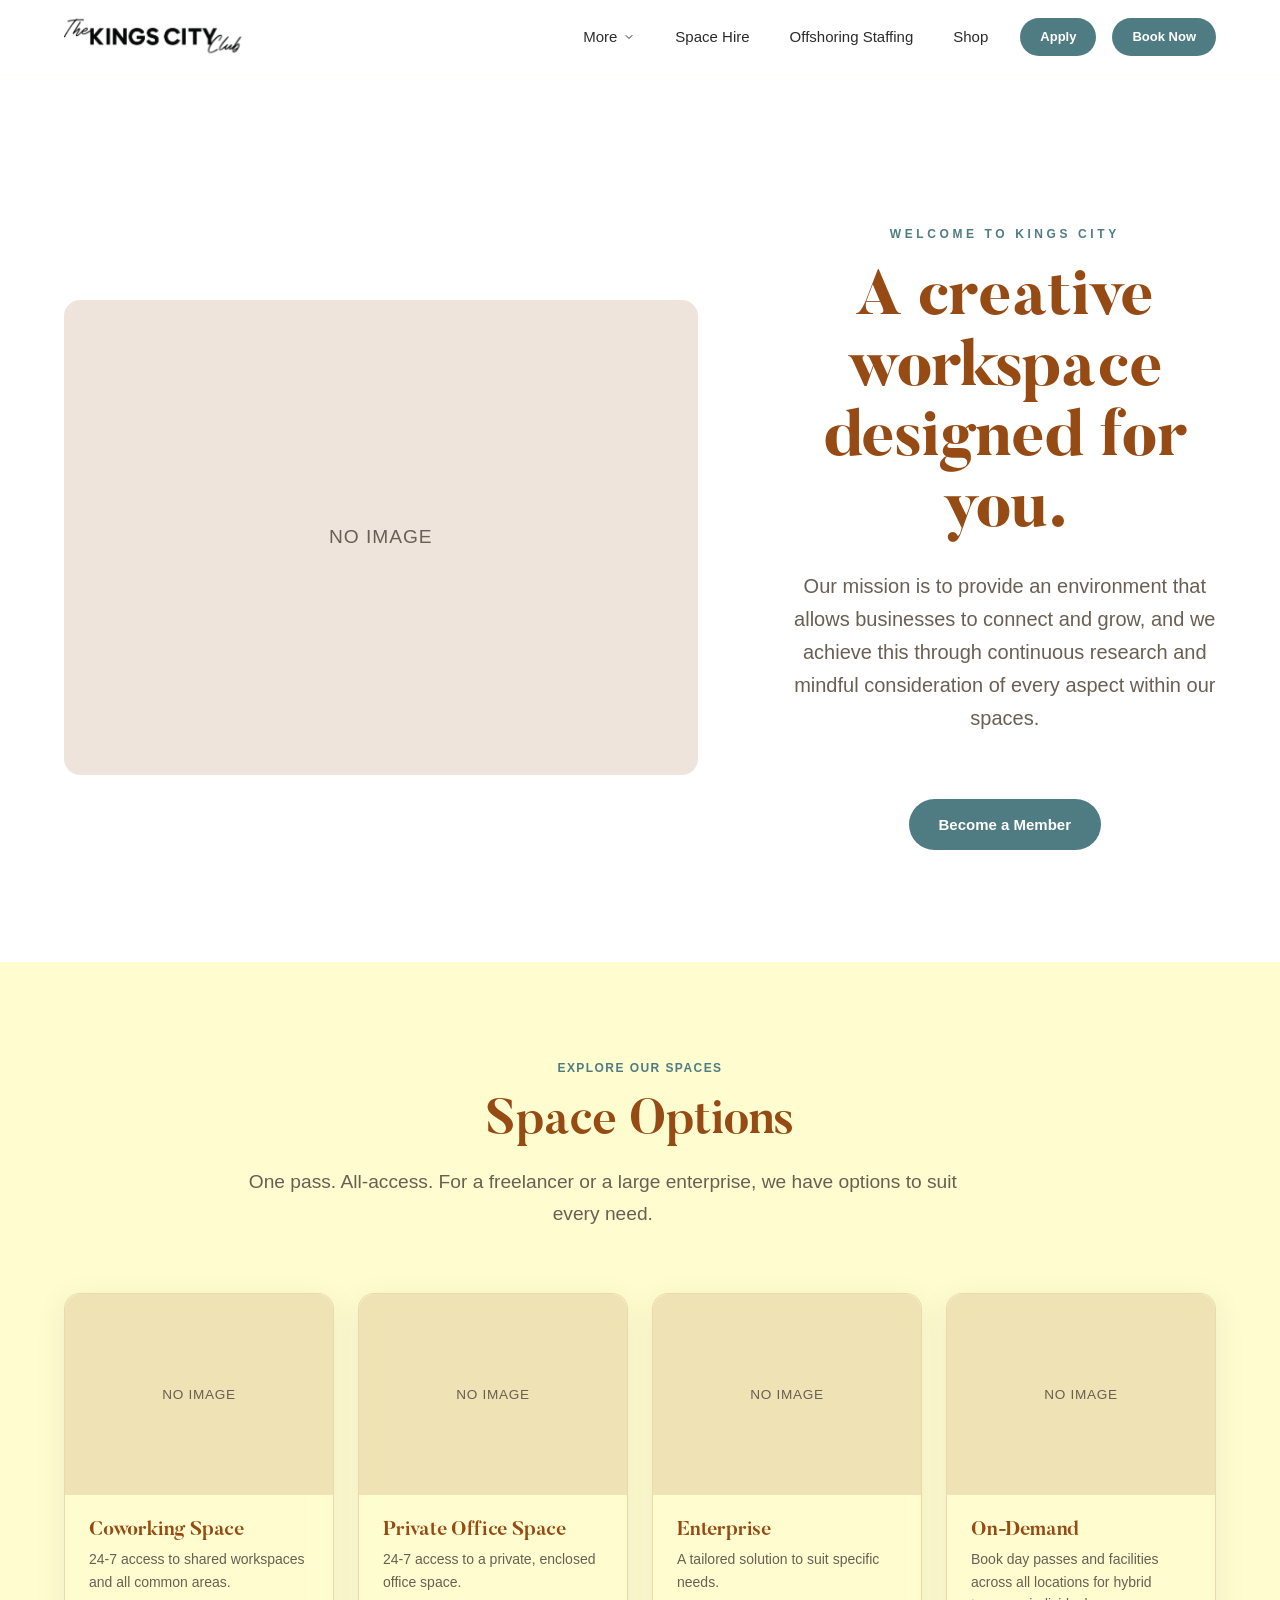
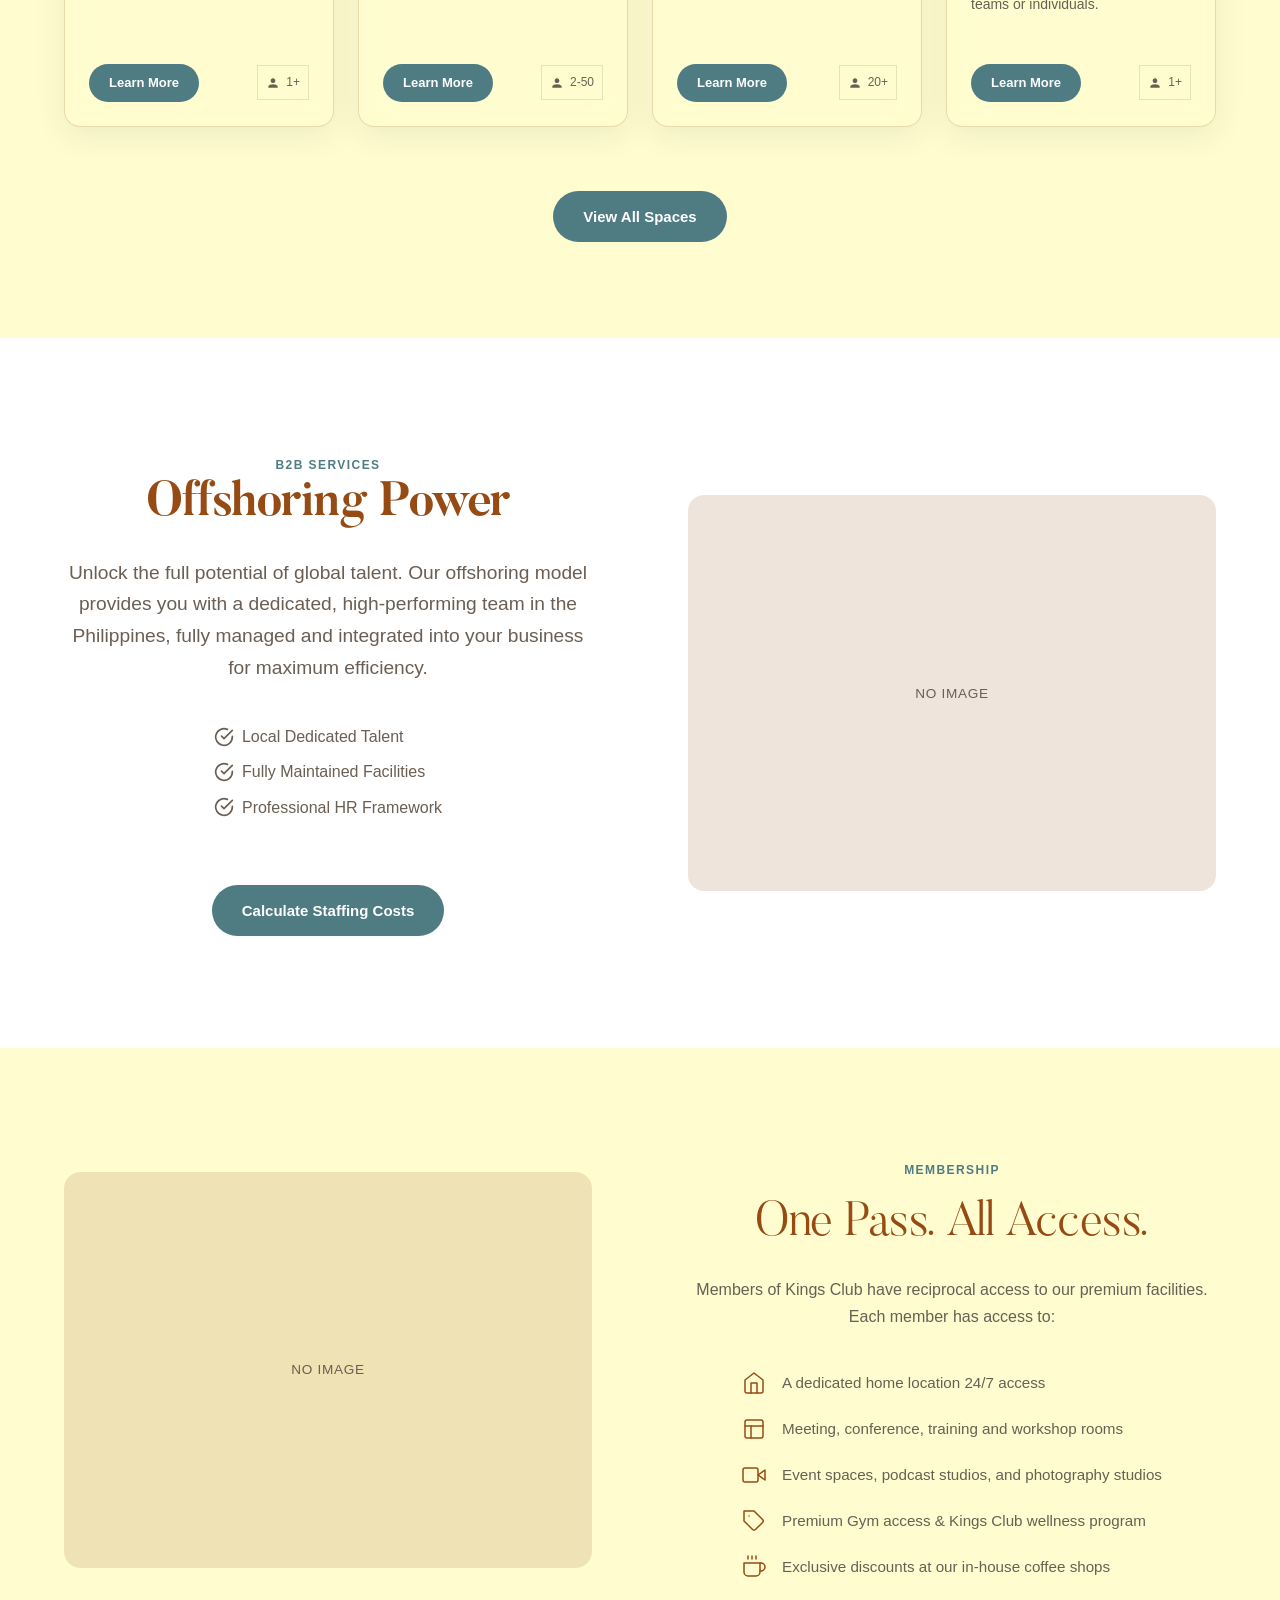
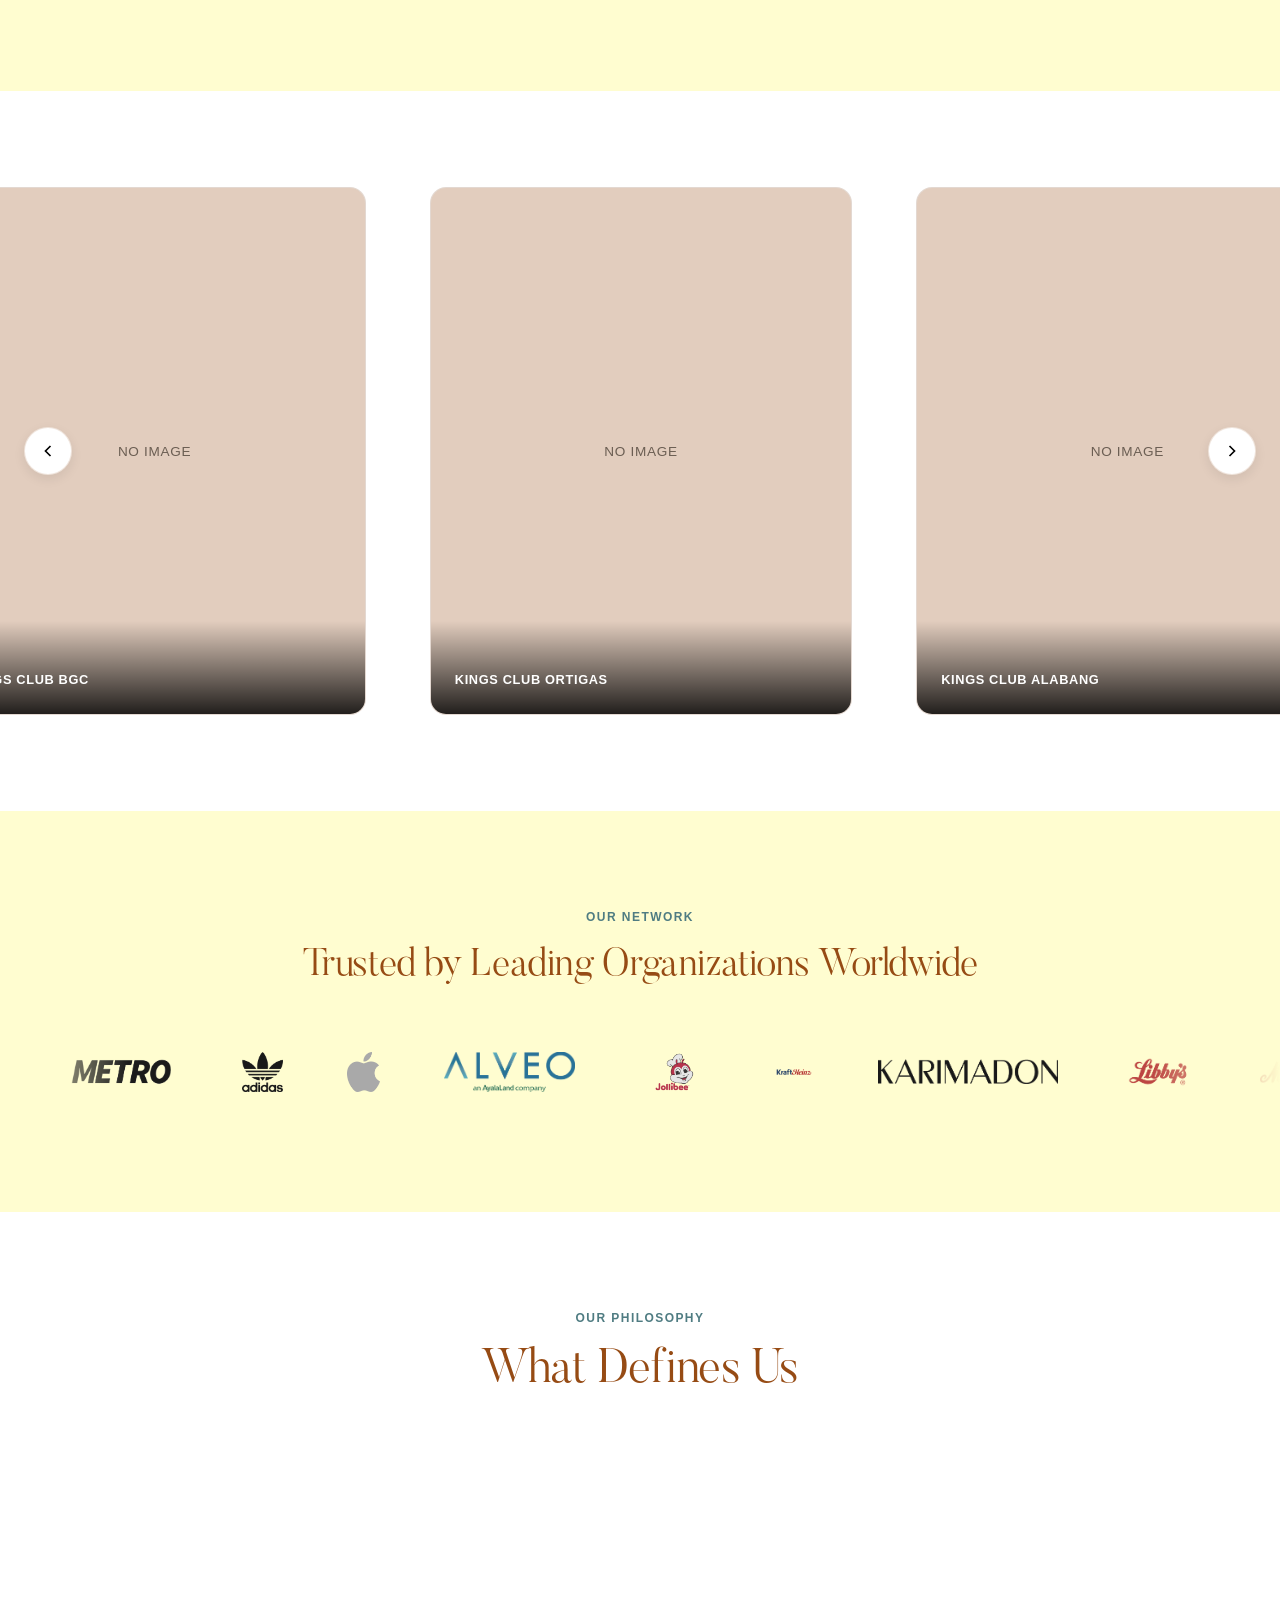
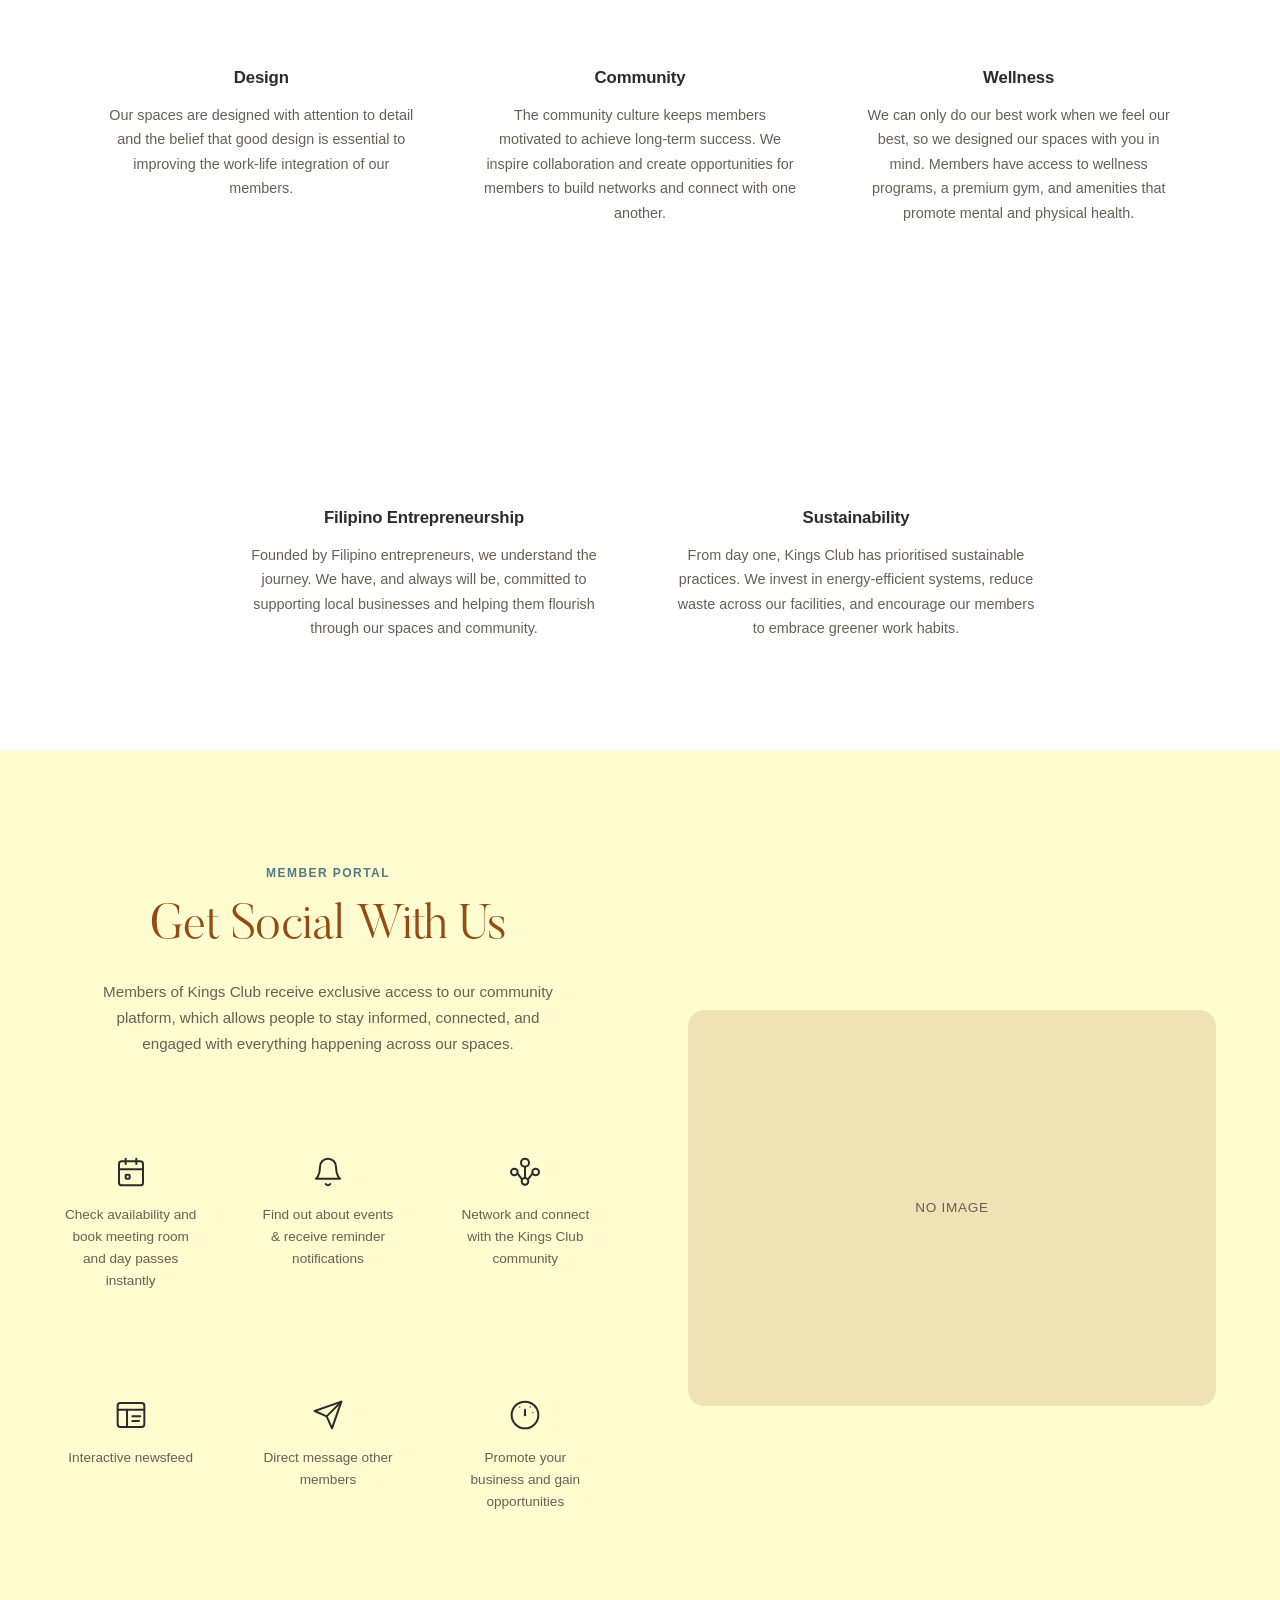
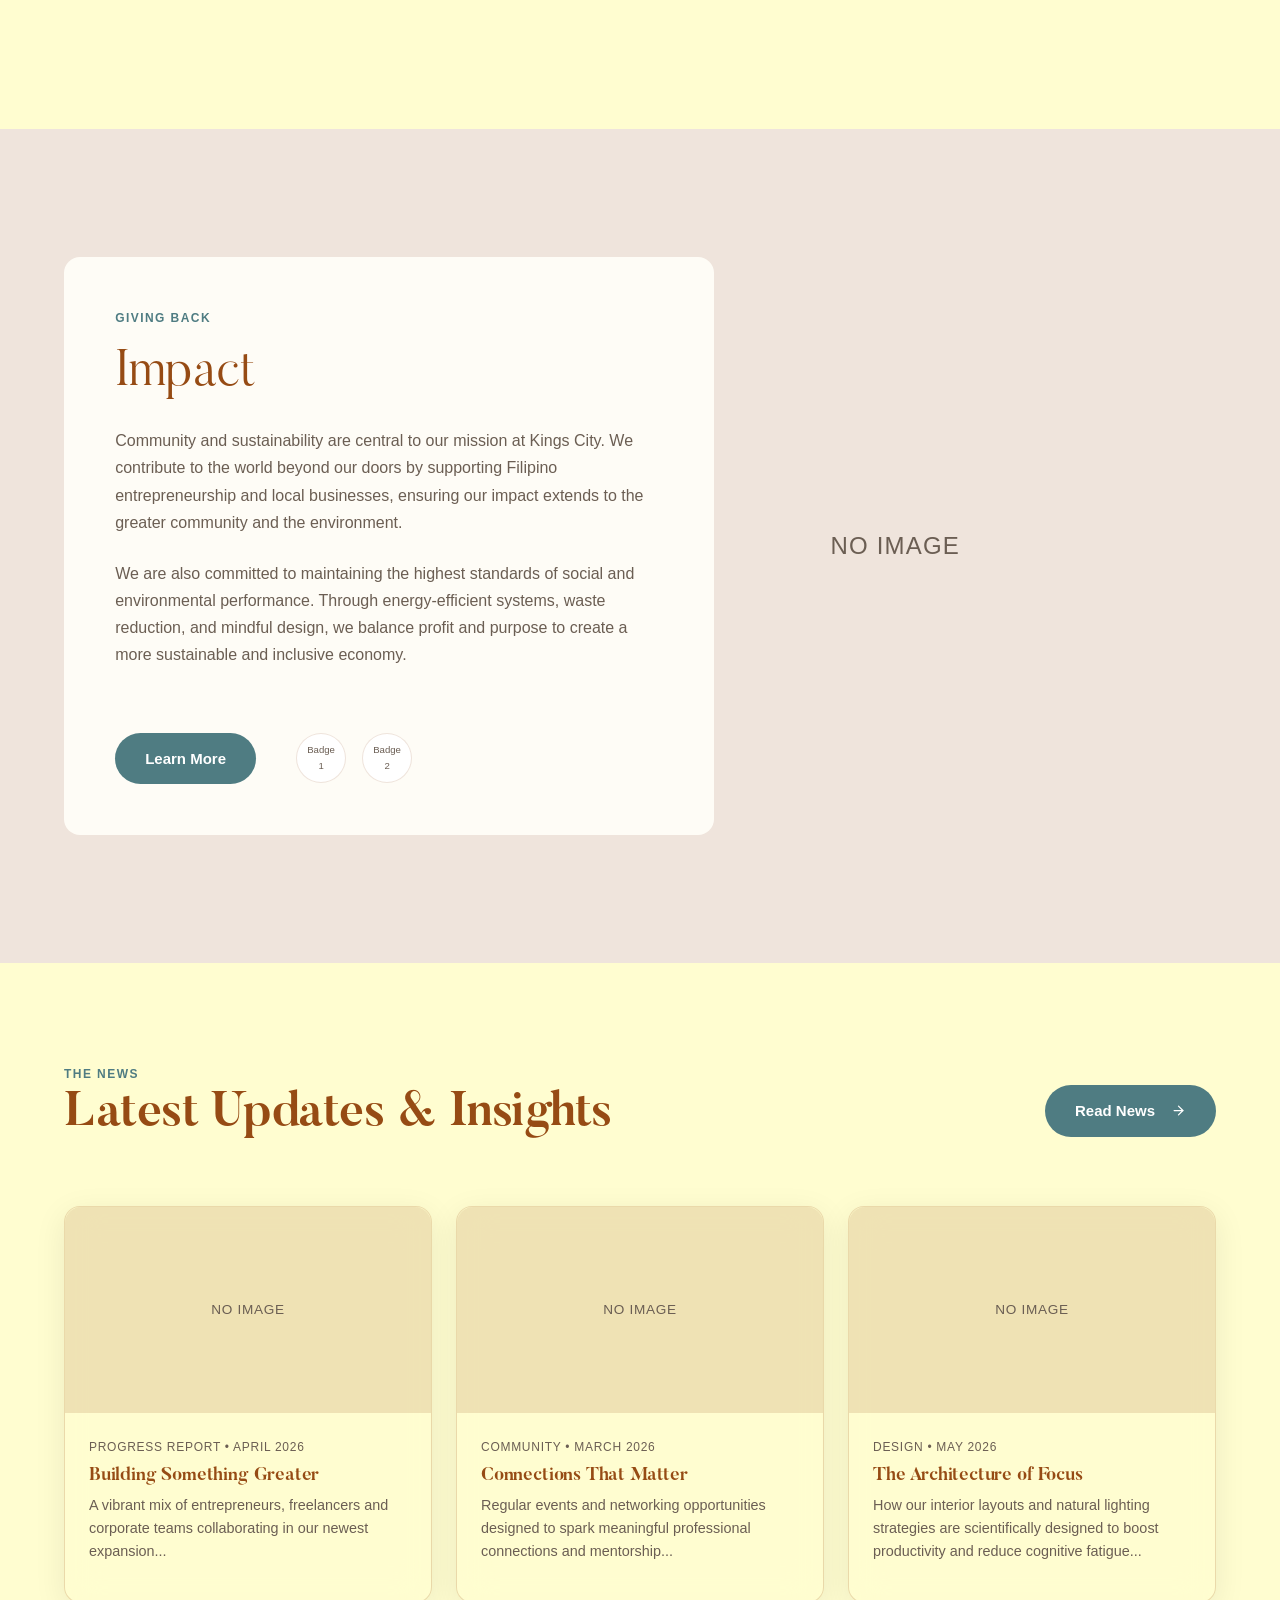
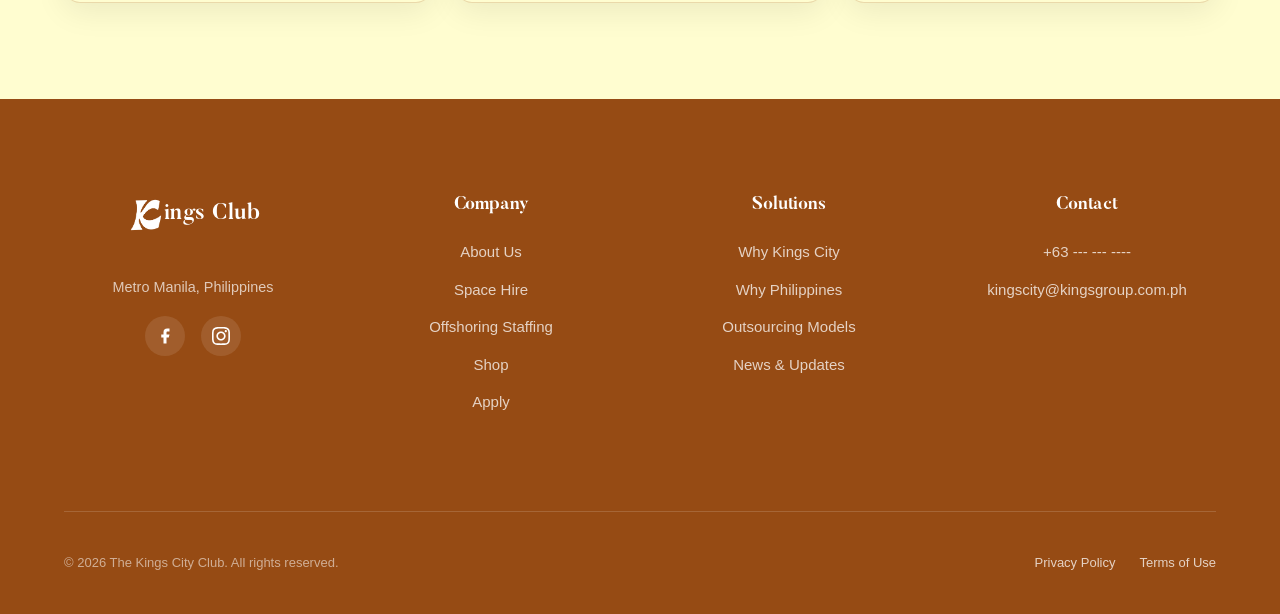
==== index.html @ f1dcc87a "Initial commit (excluding brand assets and docs)" ====
<!DOCTYPE html>
<html lang="en">

<head>
  <meta charset="UTF-8">
  <meta name="viewport" content="width=device-width, initial-scale=1.0">
  <title>Kings City | Premium Co-Working & Offshoring Space</title>
  <meta name="description"
    content="Find the perfect blend of productivity and community in our vibrant workspaces in Parañaque City, Philippines.">

  <!-- CSS -->
  <link rel="stylesheet" href="assets/css/style.css?v=1.2">
  <link rel="stylesheet" href="assets/css/layout.css?v=1.2">

  <!-- SEO / Open Graph -->
  <meta property="og:title" content="Kings City | Premium Co-Working & Offshoring Space">
  <meta property="og:type" content="website">
  <meta property="og:image" content=""> <!-- Add OG Image URL -->
</head>

<body>
  <a href="#main-content" class="skip-link">Skip to main content</a>

  <!-- ================= GLOBAL HEADER PLACEHOLDER ================= -->
  <div id="site-header-container"></div>

  <!-- ================= MAIN CONTENT ================= -->
  <main id="main-content">

    <!-- HERO SECTION (The Commons Style Split Layout) -->
    <section class="hero"
      style="padding-top: calc(var(--space-3xl) + 80px); min-height: 100dvh; align-items: center; padding-bottom: var(--space-2xl);">
      <div class="container grid-12">
        <div class="col-12 split">

          <!-- Slider on left -->
          <div class="split__media hero__slider" id="hero-slider"
            style="position: relative; aspect-ratio: 4/3; overflow: hidden; border-radius: var(--radius-card);">
            <!-- Slide 1 -->
            <div class="hero__slide is-active"
              style="display: flex; align-items: center; justify-content: center; color: var(--color-text-muted); font-size: 1.2rem; font-weight: 500; text-transform: uppercase; letter-spacing: 0.05em; position: absolute; inset: 0; opacity: 1; transition: opacity 1s ease-in-out; background-color: var(--color-border-light);">
              NO IMAGE
            </div>
            <!-- Slide 2 -->
            <div class="hero__slide"
              style="display: flex; align-items: center; justify-content: center; color: var(--color-text-muted); font-size: 1.2rem; font-weight: 500; text-transform: uppercase; letter-spacing: 0.05em; position: absolute; inset: 0; opacity: 0; transition: opacity 1s ease-in-out; background-color: var(--color-border-light);">
              NO IMAGE
            </div>
            <!-- Slide 3 -->
            <div class="hero__slide"
              style="display: flex; align-items: center; justify-content: center; color: var(--color-text-muted); font-size: 1.2rem; font-weight: 500; text-transform: uppercase; letter-spacing: 0.05em; position: absolute; inset: 0; opacity: 0; transition: opacity 1s ease-in-out; background-color: var(--color-border-light);">
              NO IMAGE
            </div>
          </div>

          <!-- Text on right -->
          <div class="split__content animate-fadeInUp text-center">
            <span class="text-overline" style="display: block; margin-bottom: 1.25rem; letter-spacing: 0.3em;">Welcome to Kings City</span>
            <h1 class="hero__title"
              style="color: var(--color-main); font-size: clamp(3rem, 5vw, 4.5rem); line-height: 1.1; margin-left: auto; margin-right: auto;">
              A creative workspace designed for you.</h1>
            <p class="hero__subtitle"
              style="color: var(--color-text-muted); max-width: 480px; margin-bottom: var(--space-xl); margin-left: auto; margin-right: auto;">
              Our mission is to provide an environment that allows businesses to connect and grow, and we achieve this
              through continuous research and mindful consideration of every aspect within our spaces.</p>
            <div class="hero__actions" style="justify-content: center;">
              <a href="apply.html" class="btn">
                Become a Member
              </a>
            </div>
          </div>

        </div>
      </div>
    </section>



    <!-- SPACES SECTION (Glass Cards) -->
    <section class="section">
      <div class="container">
        <div class="section__header text-center mx-auto" style="max-width: 800px; margin-bottom: var(--space-xl);">
          <span class="text-overline" style="display: block; margin-bottom: var(--space-sm);">Explore Our Spaces</span>
          <h2 style="font-size: 3rem; margin-bottom: var(--space-sm);">Space Options</h2>
          <p class="text-lead">One pass. All-access. For a freelancer or a large enterprise, we have options to suit
            every need.</p>
        </div>

        <div class="spaces-grid stagger-children">
          <!-- Space Card 1 -->
          <article class="space-card card-glass animate-fadeInUp">
            <div class="space-card__img-wrap">
              <div
                style="display: flex; align-items: center; justify-content: center; color: var(--color-text-muted); font-size: 0.85rem; font-weight: 500; text-transform: uppercase; letter-spacing: 0.05em; width:100%; aspect-ratio:4/3; background-color: var(--color-border-light);">
                No Image</div>
            </div>
            <div class="space-card__body">
              <h3 class="space-card__title">Coworking Space</h3>
              <p class="space-card__desc">24-7 access to shared workspaces and all common areas.</p>
            </div>
            <div class="space-card__footer">
              <a href="spaces.html" class="btn btn--small">Learn More</a>
              <div class="space-card__capacity">
                <svg viewBox="0 0 24 24" width="14" height="14" fill="currentColor">
                  <path
                    d="M12 12c2.21 0 4-1.79 4-4s-1.79-4-4-4-4 1.79-4 4 1.79 4 4 4zm0 2c-2.67 0-8 1.34-8 4v2h16v-2c0-2.66-5.33-4-8-4z" />
                </svg>
                <span>1+</span>
              </div>
            </div>
          </article>

          <!-- Space Card 2 -->
          <article class="space-card card-glass animate-fadeInUp" style="animation-delay: 0.1s;">
            <div class="space-card__img-wrap">
              <div
                style="display: flex; align-items: center; justify-content: center; color: var(--color-text-muted); font-size: 0.85rem; font-weight: 500; text-transform: uppercase; letter-spacing: 0.05em; width:100%; aspect-ratio:4/3; background-color: var(--color-border-light);">
                No Image</div>
            </div>
            <div class="space-card__body">
              <h3 class="space-card__title">Private Office Space</h3>
              <p class="space-card__desc">24-7 access to a private, enclosed office space.</p>
            </div>
            <div class="space-card__footer">
              <a href="spaces.html" class="btn btn--small">Learn More</a>
              <div class="space-card__capacity">
                <svg viewBox="0 0 24 24" width="14" height="14" fill="currentColor">
                  <path
                    d="M12 12c2.21 0 4-1.79 4-4s-1.79-4-4-4-4 1.79-4 4 1.79 4 4 4zm0 2c-2.67 0-8 1.34-8 4v2h16v-2c0-2.66-5.33-4-8-4z" />
                </svg>
                <span>2-50</span>
              </div>
            </div>
          </article>

          <!-- Space Card 3 -->
          <article class="space-card card-glass animate-fadeInUp" style="animation-delay: 0.2s;">
            <div class="space-card__img-wrap">
              <div
                style="display: flex; align-items: center; justify-content: center; color: var(--color-text-muted); font-size: 0.85rem; font-weight: 500; text-transform: uppercase; letter-spacing: 0.05em; width:100%; aspect-ratio:4/3; background-color: var(--color-border-light);">
                No Image</div>
            </div>
            <div class="space-card__body">
              <h3 class="space-card__title">Enterprise</h3>
              <p class="space-card__desc">A tailored solution to suit specific needs.</p>
            </div>
            <div class="space-card__footer">
              <a href="spaces.html" class="btn btn--small">Learn More</a>
              <div class="space-card__capacity">
                <svg viewBox="0 0 24 24" width="14" height="14" fill="currentColor">
                  <path
                    d="M12 12c2.21 0 4-1.79 4-4s-1.79-4-4-4-4 1.79-4 4 1.79 4 4 4zm0 2c-2.67 0-8 1.34-8 4v2h16v-2c0-2.66-5.33-4-8-4z" />
                </svg>
                <span>20+</span>
              </div>
            </div>
          </article>

          <!-- Space Card 4 -->
          <article class="space-card card-glass animate-fadeInUp" style="animation-delay: 0.3s;">
            <div class="space-card__img-wrap">
              <div
                style="display: flex; align-items: center; justify-content: center; color: var(--color-text-muted); font-size: 0.85rem; font-weight: 500; text-transform: uppercase; letter-spacing: 0.05em; width:100%; aspect-ratio:4/3; background-color: var(--color-border-light);">
                No Image</div>
            </div>
            <div class="space-card__body">
              <h3 class="space-card__title">On-Demand</h3>
              <p class="space-card__desc">Book day passes and facilities across all locations for hybrid teams or
                individuals.</p>
            </div>
            <div class="space-card__footer">
              <a href="spaces.html" class="btn btn--small">Learn More</a>
              <div class="space-card__capacity">
                <svg viewBox="0 0 24 24" width="14" height="14" fill="currentColor">
                  <path
                    d="M12 12c2.21 0 4-1.79 4-4s-1.79-4-4-4-4 1.79-4 4 1.79 4 4 4zm0 2c-2.67 0-8 1.34-8 4v2h16v-2c0-2.66-5.33-4-8-4z" />
                </svg>
                <span>1+</span>
              </div>
            </div>
          </article>
        </div>

        <div class="text-center" style="margin-top: var(--space-xl);">
          <a href="spaces.html" class="btn">View All Spaces</a>
        </div>
      </div>
    </section>

    <!-- OFFSHORING SPLIT SECTION -->
    <section class="section">
      <div class="container grid-12">
        <div class="col-12 split">
          <div class="split__content text-center">
            <span class="text-overline">B2B Services</span>
            <h2>Offshoring Power</h2>
            <p class="text-lead mx-auto">Unlock the full potential of global talent. Our offshoring model provides you
              with a dedicated, high-performing team in the Philippines, fully managed and integrated into your business
              for maximum efficiency.</p>

            <ul
              style="margin-bottom: var(--space-lg); display:inline-flex; flex-direction:column; gap:0.5rem; color:var(--color-text-muted); text-align: left;">
              <li style="display:flex; align-items:center; gap:0.5rem;">
                <svg width="20" height="20" viewBox="0 0 24 24" fill="none" stroke="currentColor" stroke-width="2"
                  stroke-linecap="round" stroke-linejoin="round">
                  <path d="M22 11.08V12a10 10 0 1 1-5.93-9.14"></path>
                  <polyline points="22 4 12 14.01 9 11.01"></polyline>
                </svg>
                Local Dedicated Talent
              </li>
              <li style="display:flex; align-items:center; gap:0.5rem;">
                <svg width="20" height="20" viewBox="0 0 24 24" fill="none" stroke="currentColor" stroke-width="2"
                  stroke-linecap="round" stroke-linejoin="round">
                  <path d="M22 11.08V12a10 10 0 1 1-5.93-9.14"></path>
                  <polyline points="22 4 12 14.01 9 11.01"></polyline>
                </svg>
                Fully Maintained Facilities
              </li>
              <li style="display:flex; align-items:center; gap:0.5rem;">
                <svg width="20" height="20" viewBox="0 0 24 24" fill="none" stroke="currentColor" stroke-width="2"
                  stroke-linecap="round" stroke-linejoin="round">
                  <path d="M22 11.08V12a10 10 0 1 1-5.93-9.14"></path>
                  <polyline points="22 4 12 14.01 9 11.01"></polyline>
                </svg>
                Professional HR Framework
              </li>
            </ul>

            <div style="margin-top: var(--space-md);">
              <a href="offshoring.html" class="btn">Calculate Staffing Costs</a>
            </div>
          </div>

          <div class="split__media">
            <!-- Placeholder: A professional team working in a modern office -->
            <div
              style="display: flex; align-items: center; justify-content: center; color: var(--color-text-muted); font-size: 0.85rem; font-weight: 500; text-transform: uppercase; letter-spacing: 0.05em; width:100%; aspect-ratio:4/3; background-color: var(--color-border-light);">
              No Image</div>
          </div>
        </div>
      </div>
    </section>

    <!-- MEMBERSHIP PERKS SECTION -->
    <section class="section">
      <div class="container grid-12">
        <div class="col-12 split">
          <div class="split__media">
            <!-- Placeholder: A membership card on a desk or coffee shop setting -->
            <div
              style="display: flex; align-items: center; justify-content: center; color: var(--color-text-muted); font-size: 0.85rem; font-weight: 500; text-transform: uppercase; letter-spacing: 0.05em; width:100%; aspect-ratio:4/3; background-color: var(--color-border-light); border-radius: var(--radius-card);">
              No Image</div>
          </div>

          <div class="split__content text-center">
            <span class="text-overline" style="display: block; margin-bottom: var(--space-sm);">Membership</span>
            <h2
              style="font-family: var(--font-heading); margin-bottom: var(--space-md); font-size: clamp(2rem, 4vw, 3rem); font-weight: 400; color: var(--color-main);">
              One Pass. All Access.</h2>
            <p
              style="color: var(--color-text-muted); margin-bottom: var(--space-lg); margin-left: auto; margin-right: auto;">
              Members of Kings Club have reciprocal access to our premium facilities. Each member has access to:</p>

            <ul
              style="display:inline-flex; flex-direction:column; gap:1.25rem; color: var(--color-text-muted); list-style: none; padding: 0; text-align: left;">
              <li style="display:flex; align-items:center; gap:1rem;">
                <svg width="24" height="24" viewBox="0 0 24 24" fill="none" stroke="var(--color-main)"
                  stroke-width="1.5" stroke-linecap="round" stroke-linejoin="round">
                  <path d="M3 9l9-7 9 7v11a2 2 0 0 1-2 2H5a2 2 0 0 1-2-2z"></path>
                  <polyline points="9 22 9 12 15 12 15 22"></polyline>
                </svg>
                <span style="font-size: 0.95rem;">A dedicated home location 24/7 access</span>
              </li>
              <li style="display:flex; align-items:center; gap:1rem;">
                <svg width="24" height="24" viewBox="0 0 24 24" fill="none" stroke="var(--color-main)"
                  stroke-width="1.5" stroke-linecap="round" stroke-linejoin="round">
                  <rect x="3" y="3" width="18" height="18" rx="2" ry="2"></rect>
                  <line x1="3" y1="9" x2="21" y2="9"></line>
                  <line x1="9" y1="21" x2="9" y2="9"></line>
                </svg>
                <span style="font-size: 0.95rem;">Meeting, conference, training and workshop rooms</span>
              </li>
              <li style="display:flex; align-items:center; gap:1rem;">
                <svg width="24" height="24" viewBox="0 0 24 24" fill="none" stroke="var(--color-main)"
                  stroke-width="1.5" stroke-linecap="round" stroke-linejoin="round">
                  <polygon points="23 7 16 12 23 17 23 7"></polygon>
                  <rect x="1" y="5" width="15" height="14" rx="2" ry="2"></rect>
                </svg>
                <span style="font-size: 0.95rem;">Event spaces, podcast studios, and photography studios</span>
              </li>
              <li style="display:flex; align-items:center; gap:1rem;">
                <svg width="24" height="24" viewBox="0 0 24 24" fill="none" stroke="var(--color-main)"
                  stroke-width="1.5" stroke-linecap="round" stroke-linejoin="round">
                  <path d="M20.59 13.41l-7.17 7.17a2 2 0 0 1-2.83 0L2 12V2h10l8.59 8.59a2 2 0 0 1 0 2.82z"></path>
                  <line x1="7" y1="7" x2="7.01" y2="7"></line>
                </svg>
                <span style="font-size: 0.95rem;">Premium Gym access & Kings Club wellness program</span>
              </li>
              <li style="display:flex; align-items:center; gap:1rem;">
                <svg width="24" height="24" viewBox="0 0 24 24" fill="none" stroke="var(--color-main)"
                  stroke-width="1.5" stroke-linecap="round" stroke-linejoin="round">
                  <path d="M18 8h1a4 4 0 0 1 0 8h-1"></path>
                  <path d="M2 8h16v9a4 4 0 0 1-4 4H6a4 4 0 0 1-4-4V8z"></path>
                  <line x1="6" y1="1" x2="6" y2="4"></line>
                  <line x1="10" y1="1" x2="10" y2="4"></line>
                  <line x1="14" y1="1" x2="14" y2="4"></line>
                </svg>
                <span style="font-size: 0.95rem;">Exclusive discounts at our in-house coffee shops</span>
              </li>
            </ul>
          </div>
        </div>
      </div>
    </section>

    <!-- Locations Gallery Carousel -->
    <section class="section" style="position: relative;">
      <button class="gallery-nav gallery-nav--prev" aria-label="Previous image" onclick="scrollGallery(-1)">
        <svg width="20" height="20" viewBox="0 0 24 24" fill="none" stroke="currentColor" stroke-width="2">
          <polyline points="15 18 9 12 15 6"></polyline>
        </svg>
      </button>

      <div class="gallery-carousel" id="gallery-carousel">
        <!-- Original Set -->
        <div class="gallery-card">
          <div
            style="display: flex; align-items: center; justify-content: center; color: var(--color-text-muted); font-size: 0.85rem; font-weight: 500; text-transform: uppercase; letter-spacing: 0.05em; width:100%; height:100%; background-color: var(--color-border-light);">
            No Image</div>
          <div class="gallery-card__label">Kings Club Makati</div>
        </div>
        <div class="gallery-card">
          <div
            style="display: flex; align-items: center; justify-content: center; color: var(--color-text-muted); font-size: 0.85rem; font-weight: 500; text-transform: uppercase; letter-spacing: 0.05em; width:100%; height:100%; background-color: var(--color-border-light);">
            No Image</div>
          <div class="gallery-card__label">Kings Club BGC</div>
        </div>
        <div class="gallery-card">
          <div
            style="display: flex; align-items: center; justify-content: center; color: var(--color-text-muted); font-size: 0.85rem; font-weight: 500; text-transform: uppercase; letter-spacing: 0.05em; width:100%; height:100%; background-color: var(--color-border-light);">
            No Image</div>
          <div class="gallery-card__label">Kings Club Ortigas</div>
        </div>
        <div class="gallery-card">
          <div
            style="display: flex; align-items: center; justify-content: center; color: var(--color-text-muted); font-size: 0.85rem; font-weight: 500; text-transform: uppercase; letter-spacing: 0.05em; width:100%; height:100%; background-color: var(--color-border-light);">
            No Image</div>
          <div class="gallery-card__label">Kings Club Alabang</div>
        </div>
        <div class="gallery-card">
          <div
            style="display: flex; align-items: center; justify-content: center; color: var(--color-text-muted); font-size: 0.85rem; font-weight: 500; text-transform: uppercase; letter-spacing: 0.05em; width:100%; height:100%; background-color: var(--color-border-light);">
            No Image</div>
          <div class="gallery-card__label">Kings Club Quezon City</div>
        </div>
        <div class="gallery-card">
          <div
            style="display: flex; align-items: center; justify-content: center; color: var(--color-text-muted); font-size: 0.85rem; font-weight: 500; text-transform: uppercase; letter-spacing: 0.05em; width:100%; height:100%; background-color: var(--color-border-light);">
            No Image</div>
          <div class="gallery-card__label">Kings Club Pasay</div>
        </div>

        <!-- Duplicated Set for Infinite Loop -->
        <div class="gallery-card">
          <div
            style="display: flex; align-items: center; justify-content: center; color: var(--color-text-muted); font-size: 0.85rem; font-weight: 500; text-transform: uppercase; letter-spacing: 0.05em; width:100%; height:100%; background-color: var(--color-border-light);">
            No Image</div>
          <div class="gallery-card__label">Kings Club Makati</div>
        </div>
        <div class="gallery-card">
          <div
            style="display: flex; align-items: center; justify-content: center; color: var(--color-text-muted); font-size: 0.85rem; font-weight: 500; text-transform: uppercase; letter-spacing: 0.05em; width:100%; height:100%; background-color: var(--color-border-light);">
            No Image</div>
          <div class="gallery-card__label">Kings Club BGC</div>
        </div>
        <div class="gallery-card">
          <div
            style="display: flex; align-items: center; justify-content: center; color: var(--color-text-muted); font-size: 0.85rem; font-weight: 500; text-transform: uppercase; letter-spacing: 0.05em; width:100%; height:100%; background-color: var(--color-border-light);">
            No Image</div>
          <div class="gallery-card__label">Kings Club Ortigas</div>
        </div>
        <div class="gallery-card">
          <div
            style="display: flex; align-items: center; justify-content: center; color: var(--color-text-muted); font-size: 0.85rem; font-weight: 500; text-transform: uppercase; letter-spacing: 0.05em; width:100%; height:100%; background-color: var(--color-border-light);">
            No Image</div>
          <div class="gallery-card__label">Kings Club Alabang</div>
        </div>
        <div class="gallery-card">
          <div
            style="display: flex; align-items: center; justify-content: center; color: var(--color-text-muted); font-size: 0.85rem; font-weight: 500; text-transform: uppercase; letter-spacing: 0.05em; width:100%; height:100%; background-color: var(--color-border-light);">
            No Image</div>
          <div class="gallery-card__label">Kings Club Quezon City</div>
        </div>
        <div class="gallery-card">
          <div
            style="display: flex; align-items: center; justify-content: center; color: var(--color-text-muted); font-size: 0.85rem; font-weight: 500; text-transform: uppercase; letter-spacing: 0.05em; width:100%; height:100%; background-color: var(--color-border-light);">
            No Image</div>
          <div class="gallery-card__label">Kings Club Pasay</div>
        </div>
      </div>

      <button class="gallery-nav gallery-nav--next" aria-label="Next image" onclick="scrollGallery(1)">
        <svg width="20" height="20" viewBox="0 0 24 24" fill="none" stroke="currentColor" stroke-width="2">
          <polyline points="9 18 15 12 9 6"></polyline>
        </svg>
      </button>

      <script>
        // Gallery Auto-Scroll & Manual Controls with Seamless Loop
        const gallery = document.getElementById('gallery-carousel');
        let autoScrollInterval;

        function getScrollAmount() {
          const card = gallery.querySelector('.gallery-card');
          return card ? card.clientWidth + parseInt(getComputedStyle(gallery).gap || 0) : 320;
        }

        function scrollGallery(direction) {
          if (!gallery) return;
          const scrollAmount = getScrollAmount();
          gallery.style.scrollBehavior = 'smooth';
          gallery.scrollBy({ left: scrollAmount * direction });
          resetAutoScroll();
        }

        function startAutoScroll() {
          if (!gallery) return;
          autoScrollInterval = setInterval(() => {
            const scrollAmount = getScrollAmount();

            // If scrolled halfway through the duplicated content, instantly reset to start
            if (gallery.scrollLeft >= gallery.scrollWidth / 2) {
              gallery.style.scrollBehavior = 'auto'; // Instant jump
              gallery.scrollLeft = 0;

              // Force reflow then smooth scroll to next item
              void gallery.offsetWidth;
              gallery.style.scrollBehavior = 'smooth';
              gallery.scrollBy({ left: scrollAmount });
            } else {
              gallery.style.scrollBehavior = 'smooth';
              gallery.scrollBy({ left: scrollAmount });
            }
          }, 3500);
        }

        function resetAutoScroll() {
          clearInterval(autoScrollInterval);
          startAutoScroll();
        }

        if (gallery) {
          gallery.addEventListener('mouseenter', () => clearInterval(autoScrollInterval));
          gallery.addEventListener('mouseleave', startAutoScroll);

          gallery.addEventListener('touchstart', () => clearInterval(autoScrollInterval));
          gallery.addEventListener('touchend', startAutoScroll);

          startAutoScroll();
        }
      </script>
    </section>

    <!-- TRUST BAR (Our Members) -->
    <section class="section">
      <div class="container text-center" style="margin-bottom: var(--space-lg);">
        <span class="text-overline" style="display: block; margin-bottom: var(--space-sm);">Our Network</span>
        <h2
          style="font-family: var(--font-heading); font-weight: 400; font-size: clamp(1.75rem, 3vw, 2.5rem); color: var(--color-main);">
          Trusted by Leading Organizations Worldwide</h2>
      </div>
      <div class="container container--wide trust-bar-wrapper">
        <div class="trust-bar">
          <!-- Set 1 -->
          <img src="assets/img/Trusted Brands/Metro.png" alt="Metro" class="trust-bar__logo" style="height: 40px; width: auto; object-fit: contain;">
          <img src="assets/img/Trusted Brands/512px-Original_Adidas_logo.svg.png" alt="Adidas" class="trust-bar__logo" style="height: 40px; width: auto; object-fit: contain;">
          <img src="assets/img/Trusted Brands/512px-Apple_logo_grey.svg.png" alt="Apple" class="trust-bar__logo" style="height: 40px; width: auto; object-fit: contain;">
          <img src="assets/img/Trusted Brands/Alveo.png" alt="Alveo" class="trust-bar__logo" style="height: 40px; width: auto; object-fit: contain;">
          <img src="assets/img/Trusted Brands/Jollibee.png" alt="Jollibee" class="trust-bar__logo" style="height: 40px; width: auto; object-fit: contain;">
          <img src="assets/img/Trusted Brands/kraft_heinz-logo-brandlogos.net.png" alt="Kraft" class="trust-bar__logo" style="height: 40px; width: auto; object-fit: contain;">
          <img src="assets/img/Trusted Brands/karimadon.png" alt="Karimadon" class="trust-bar__logo" style="height: 40px; width: auto; object-fit: contain;">
          <img src="assets/img/Trusted Brands/Libby_s_(logo)-01.png" alt="Libbys" class="trust-bar__logo" style="height: 40px; width: auto; object-fit: contain;">
          <img src="assets/img/Trusted Brands/Ma-Ling-Logo1.png" alt="Ma-Ling" class="trust-bar__logo" style="height: 40px; width: auto; object-fit: contain;">
          <img src="assets/img/Trusted Brands/mamypoko.png" alt="MamyPoko" class="trust-bar__logo" style="height: 40px; width: auto; object-fit: contain;">

          <!-- Set 2 (Duplicated for seamless looping) -->
          <img src="assets/img/Trusted Brands/Metro.png" alt="Metro" class="trust-bar__logo" style="height: 40px; width: auto; object-fit: contain;">
          <img src="assets/img/Trusted Brands/512px-Original_Adidas_logo.svg.png" alt="Adidas" class="trust-bar__logo" style="height: 40px; width: auto; object-fit: contain;">
          <img src="assets/img/Trusted Brands/512px-Apple_logo_grey.svg.png" alt="Apple" class="trust-bar__logo" style="height: 40px; width: auto; object-fit: contain;">
          <img src="assets/img/Trusted Brands/Alveo.png" alt="Alveo" class="trust-bar__logo" style="height: 40px; width: auto; object-fit: contain;">
          <img src="assets/img/Trusted Brands/Jollibee.png" alt="Jollibee" class="trust-bar__logo" style="height: 40px; width: auto; object-fit: contain;">
          <img src="assets/img/Trusted Brands/kraft_heinz-logo-brandlogos.net.png" alt="Kraft" class="trust-bar__logo" style="height: 40px; width: auto; object-fit: contain;">
          <img src="assets/img/Trusted Brands/karimadon.png" alt="Karimadon" class="trust-bar__logo" style="height: 40px; width: auto; object-fit: contain;">
          <img src="assets/img/Trusted Brands/Libby_s_(logo)-01.png" alt="Libbys" class="trust-bar__logo" style="height: 40px; width: auto; object-fit: contain;">
          <img src="assets/img/Trusted Brands/Ma-Ling-Logo1.png" alt="Ma-Ling" class="trust-bar__logo" style="height: 40px; width: auto; object-fit: contain;">
          <img src="assets/img/Trusted Brands/mamypoko.png" alt="MamyPoko" class="trust-bar__logo" style="height: 40px; width: auto; object-fit: contain;">
        </div>
      </div>
    </section>

    <!-- WHAT DEFINES US -->
    <section class="section">
      <div class="container text-center" style="max-width: 1200px;">
        <span class="text-overline" style="display: block; margin-bottom: var(--space-sm);">Our Philosophy</span>
        <h2
          style="font-family: var(--font-heading); font-weight: 400; font-size: clamp(2rem, 4vw, 3rem); color: var(--color-main); margin-bottom: var(--space-3xl);">
          What Defines Us</h2>

        <!-- Row 1: 3 columns -->
        <div
          style="display: grid; grid-template-columns: repeat(3, 1fr); gap: var(--space-xl); margin-bottom: var(--space-3xl); text-align: center;">

          <!-- Design -->
          <div>
            <div
              style="margin-bottom: var(--space-lg); height: 100px; display: flex; align-items: flex-end; justify-content: center;">
              <svg class="defines-icon" width="80" height="80" viewBox="0 0 80 80" fill="none"
                stroke="var(--color-main)" stroke-width="1.5">
                <rect x="10" y="40" width="60" height="30" rx="2" />
                <line x1="25" y1="40" x2="25" y2="70" />
                <line x1="55" y1="40" x2="55" y2="70" />
                <rect x="20" y="20" width="20" height="20" rx="2" />
                <circle cx="55" cy="25" r="8" />
                <line x1="10" y1="70" x2="70" y2="70" />
              </svg>
            </div>
            <h3
              style="font-family: var(--font-body); font-weight: 700; font-size: 1.05rem; color: var(--color-text); margin-bottom: var(--space-sm);">
              Design</h3>
            <p style="font-size: 0.9rem; color: var(--color-text-muted); line-height: 1.7;">Our spaces are designed with
              attention to detail and the belief that good design is essential to improving the work-life integration of
              our members.</p>
          </div>

          <!-- Community -->
          <div>
            <div
              style="margin-bottom: var(--space-lg); height: 100px; display: flex; align-items: flex-end; justify-content: center;">
              <svg class="defines-icon" width="80" height="80" viewBox="0 0 80 80" fill="none"
                stroke="var(--color-main)" stroke-width="1.5">
                <circle cx="40" cy="25" r="12" />
                <circle cx="20" cy="45" r="8" />
                <circle cx="60" cy="45" r="8" />
                <path d="M28 65 Q40 50 52 65" />
                <path d="M12 70 Q20 58 28 65" />
                <path d="M52 65 Q60 58 68 70" />
              </svg>
            </div>
            <h3
              style="font-family: var(--font-body); font-weight: 700; font-size: 1.05rem; color: var(--color-text); margin-bottom: var(--space-sm);">
              Community</h3>
            <p style="font-size: 0.9rem; color: var(--color-text-muted); line-height: 1.7;">The community culture keeps
              members motivated to achieve long-term success. We inspire collaboration and create opportunities for
              members to build networks and connect with one another.</p>
          </div>

          <!-- Wellness -->
          <div>
            <div
              style="margin-bottom: var(--space-lg); height: 100px; display: flex; align-items: flex-end; justify-content: center;">
              <svg class="defines-icon" width="80" height="80" viewBox="0 0 80 80" fill="none"
                stroke="var(--color-main)" stroke-width="1.5">
                <circle cx="40" cy="20" r="10" />
                <path d="M40 30 L40 55" />
                <path d="M40 40 L55 32" />
                <path d="M40 40 L25 50" />
                <path d="M40 55 L30 70" />
                <path d="M40 55 L50 70" />
              </svg>
            </div>
            <h3
              style="font-family: var(--font-body); font-weight: 700; font-size: 1.05rem; color: var(--color-text); margin-bottom: var(--space-sm);">
              Wellness</h3>
            <p style="font-size: 0.9rem; color: var(--color-text-muted); line-height: 1.7;">We can only do our best work
              when we feel our best, so we designed our spaces with you in mind. Members have access to wellness
              programs, a premium gym, and amenities that promote mental and physical health.</p>
          </div>

        </div>

        <!-- Row 2: 2 columns centered -->
        <div
          style="display: grid; grid-template-columns: repeat(2, 1fr); gap: var(--space-xl); max-width: 800px; margin: 0 auto; text-align: center;">

          <!-- Filipino Entrepreneurship -->
          <div>
            <div
              style="margin-bottom: var(--space-lg); height: 100px; display: flex; align-items: flex-end; justify-content: center;">
              <svg class="defines-icon" width="80" height="80" viewBox="0 0 80 80" fill="none"
                stroke="var(--color-main)" stroke-width="1.5">
                <path d="M15 20 L40 10 L65 20 L65 55 L40 65 L15 55 Z" />
                <path d="M40 10 L40 65" />
                <circle cx="40" cy="38" r="6" />
                <path d="M30 50 Q40 42 50 50" />
              </svg>
            </div>
            <h3
              style="font-family: var(--font-body); font-weight: 700; font-size: 1.05rem; color: var(--color-text); margin-bottom: var(--space-sm);">
              Filipino Entrepreneurship</h3>
            <p style="font-size: 0.9rem; color: var(--color-text-muted); line-height: 1.7;">Founded by Filipino
              entrepreneurs, we understand the journey. We have, and always will be, committed to supporting local
              businesses and helping them flourish through our spaces and community.</p>
          </div>

          <!-- Sustainability -->
          <div>
            <div
              style="margin-bottom: var(--space-lg); height: 100px; display: flex; align-items: flex-end; justify-content: center;">
              <svg class="defines-icon" width="80" height="80" viewBox="0 0 80 80" fill="none"
                stroke="var(--color-main)" stroke-width="1.5">
                <circle cx="40" cy="40" r="25" />
                <path d="M30 50 Q40 20 55 35" />
                <path d="M40 35 L40 55" />
                <path d="M35 45 L40 35 L45 45" />
              </svg>
            </div>
            <h3
              style="font-family: var(--font-body); font-weight: 700; font-size: 1.05rem; color: var(--color-text); margin-bottom: var(--space-sm);">
              Sustainability</h3>
            <p style="font-size: 0.9rem; color: var(--color-text-muted); line-height: 1.7;">From day one, Kings Club has
              prioritised sustainable practices. We invest in energy-efficient systems, reduce waste across our
              facilities, and encourage our members to embrace greener work habits.</p>
          </div>

        </div>
      </div>
    </section>

    <!-- GET SOCIAL WITH US (The Commons section_home-social) -->
    <section class="section section--social">
      <div class="container grid-12">

        <!-- Top Row: Heading + Description (left) | Image (right) -->
        <div class="col-12 split" style="margin-bottom: var(--space-xl);">
          <div class="split__content text-center">
            <span class="text-overline" style="display: block; margin-bottom: var(--space-sm);">Member Portal</span>
            <h2
              style="font-family: var(--font-heading); font-weight: 400; font-size: clamp(2rem, 4vw, 3rem); color: var(--color-main); margin-bottom: var(--space-md);">
              Get Social With Us</h2>
            <p
              style="color: var(--color-text-muted); font-size: 0.95rem; line-height: 1.7; max-width: 480px; margin-left: auto; margin-right: auto;">
              Members of Kings Club receive exclusive access to our community platform, which allows people to stay
              informed, connected, and engaged with everything happening across our spaces.</p>

            <!-- Feature Icons Grid (3x2) -->
            <div class="social-features-grid" style="justify-items: center;">

              <!-- Feature 1: Book Spaces -->
              <div class="social-feature" style="align-items: center; text-align: center;">
                <div class="social-feature__icon" style="justify-content: center;">
                  <svg width="32" height="32" viewBox="0 0 24 24" fill="none" stroke="var(--color-text)"
                    stroke-width="1.5" stroke-linecap="round" stroke-linejoin="round">
                    <rect x="3" y="4" width="18" height="18" rx="2" ry="2"></rect>
                    <line x1="16" y1="2" x2="16" y2="6"></line>
                    <line x1="8" y1="2" x2="8" y2="6"></line>
                    <line x1="3" y1="10" x2="21" y2="10"></line>
                    <rect x="8" y="14" width="3" height="3" rx="0.5"></rect>
                  </svg>
                </div>
                <p class="social-feature__text">Check availability and book meeting room and day passes instantly</p>
              </div>

              <!-- Feature 2: Events & Notifications -->
              <div class="social-feature" style="align-items: center; text-align: center;">
                <div class="social-feature__icon" style="justify-content: center;">
                  <svg width="32" height="32" viewBox="0 0 24 24" fill="none" stroke="var(--color-text)"
                    stroke-width="1.5" stroke-linecap="round" stroke-linejoin="round">
                    <path d="M18 8A6 6 0 0 0 6 8c0 7-3 9-3 9h18s-3-2-3-9"></path>
                    <path d="M13.73 21a2 2 0 0 1-3.46 0"></path>
                  </svg>
                </div>
                <p class="social-feature__text">Find out about events & receive reminder notifications</p>
              </div>

              <!-- Feature 3: Network & Connect -->
              <div class="social-feature" style="align-items: center; text-align: center;">
                <div class="social-feature__icon" style="justify-content: center;">
                  <svg width="32" height="32" viewBox="0 0 24 24" fill="none" stroke="var(--color-text)"
                    stroke-width="1.5" stroke-linecap="round" stroke-linejoin="round">
                    <circle cx="12" cy="5" r="3"></circle>
                    <circle cx="4" cy="12" r="2.5"></circle>
                    <circle cx="20" cy="12" r="2.5"></circle>
                    <circle cx="12" cy="19" r="2.5"></circle>
                    <line x1="12" y1="8" x2="12" y2="16.5"></line>
                    <line x1="6.3" y1="13" x2="9.8" y2="17.5"></line>
                    <line x1="17.7" y1="13" x2="14.2" y2="17.5"></line>
                  </svg>
                </div>
                <p class="social-feature__text">Network and connect with the Kings Club community</p>
              </div>

              <!-- Feature 4: Interactive Newsfeed -->
              <div class="social-feature" style="align-items: center; text-align: center;">
                <div class="social-feature__icon" style="justify-content: center;">
                  <svg width="32" height="32" viewBox="0 0 24 24" fill="none" stroke="var(--color-text)"
                    stroke-width="1.5" stroke-linecap="round" stroke-linejoin="round">
                    <rect x="2" y="3" width="20" height="18" rx="2"></rect>
                    <line x1="2" y1="8" x2="22" y2="8"></line>
                    <line x1="9" y1="8" x2="9" y2="21"></line>
                    <line x1="13" y1="13" x2="19" y2="13"></line>
                    <line x1="13" y1="16.5" x2="18" y2="16.5"></line>
                  </svg>
                </div>
                <p class="social-feature__text">Interactive newsfeed</p>
              </div>

              <!-- Feature 5: Direct Message -->
              <div class="social-feature" style="align-items: center; text-align: center;">
                <div class="social-feature__icon" style="justify-content: center;">
                  <svg width="32" height="32" viewBox="0 0 24 24" fill="none" stroke="var(--color-text)"
                    stroke-width="1.5" stroke-linecap="round" stroke-linejoin="round">
                    <line x1="22" y1="2" x2="11" y2="13"></line>
                    <polygon points="22 2 15 22 11 13 2 9 22 2"></polygon>
                  </svg>
                </div>
                <p class="social-feature__text">Direct message other members</p>
              </div>

              <!-- Feature 6: Promote Business -->
              <div class="social-feature" style="align-items: center; text-align: center;">
                <div class="social-feature__icon" style="justify-content: center;">
                  <svg width="32" height="32" viewBox="0 0 24 24" fill="none" stroke="var(--color-text)"
                    stroke-width="1.5" stroke-linecap="round" stroke-linejoin="round">
                    <circle cx="12" cy="12" r="10"></circle>
                    <line x1="12" y1="8" x2="12" y2="12"></line>
                    <circle cx="12" cy="12" r="1" fill="var(--color-text)" stroke="none"></circle>
                    <circle cx="8" cy="6" r="0.5" fill="var(--color-text)" stroke="none"></circle>
                    <circle cx="16" cy="6" r="0.5" fill="var(--color-text)" stroke="none"></circle>
                    <circle cx="18" cy="10" r="0.5" fill="var(--color-text)" stroke="none"></circle>
                  </svg>
                </div>
                <p class="social-feature__text">Promote your business and gain opportunities</p>
              </div>

            </div>
          </div>

          <div class="split__media">
            <!-- Placeholder: Members using the Kings Club community app -->
            <div
              style="display: flex; align-items: center; justify-content: center; color: var(--color-text-muted); font-size: 0.85rem; font-weight: 500; text-transform: uppercase; letter-spacing: 0.05em; width:100%; aspect-ratio:4/3; background-color: var(--color-border-light); border-radius: var(--radius-card);">
              No Image</div>
          </div>
        </div>

      </div>
    </section>

    <!-- IMPACT SECTION -->
    <section class="section section--impact" style="position: relative; padding: var(--space-3xl) 0;">
      <!-- Placeholder Background Image -->
      <div
        style="display: flex; align-items: center; justify-content: flex-end; padding-right: 25%; color: var(--color-text-muted); font-size: 1.5rem; font-weight: 500; text-transform: uppercase; letter-spacing: 0.05em; position: absolute; inset: 0; background-color: var(--color-border-light); z-index: 0;">
        No Image</div>

      <div class="container" style="position: relative; z-index: 1;">
        <div class="impact-card"
          style="background-color: var(--color-bg-ivory); padding: clamp(2rem, 4vw, 4rem); border-radius: var(--radius-card); max-width: 650px;">
          <span class="text-overline" style="display: block; margin-bottom: var(--space-sm);">Giving Back</span>
          <h2
            style="font-family: var(--font-heading); margin-bottom: var(--space-md); font-size: clamp(2.5rem, 4vw, 3.5rem); font-weight: 400; color: var(--color-main);">
            Impact</h2>
          <p style="color: var(--color-text-muted); margin-bottom: var(--space-md); line-height: 1.7;">Community and
            sustainability are central to our mission at Kings City. We contribute to the world beyond our doors by
            supporting Filipino entrepreneurship and local businesses, ensuring our impact extends to the greater
            community and the environment.</p>
          <p style="color: var(--color-text-muted); margin-bottom: var(--space-xl); line-height: 1.7;">We are also
            committed to maintaining the highest standards of social and environmental performance. Through
            energy-efficient systems, waste reduction, and mindful design, we balance profit and purpose to create a
            more sustainable and inclusive economy.</p>

          <div style="display: flex; align-items: center; gap: var(--space-lg); flex-wrap: wrap;">
            <a href="#" class="btn">Learn More</a>
            <!-- Badges Placeholder -->
            <div style="display: flex; gap: var(--space-sm);">
              <div
                style="width: 50px; height: 50px; background-color: white; border: 1px solid var(--color-border-light); border-radius: var(--radius-pill); display: flex; align-items: center; justify-content: center; font-size: 0.6rem; text-align: center; color: var(--color-text-muted);">
                Badge<br>1</div>
              <div
                style="width: 50px; height: 50px; background-color: white; border: 1px solid var(--color-border-light); border-radius: var(--radius-pill); display: flex; align-items: center; justify-content: center; font-size: 0.6rem; text-align: center; color: var(--color-text-muted);">
                Badge<br>2</div>
            </div>
          </div>
        </div>
      </div>
    </section>
    <!-- JOURNAL PREVIEW -->
    <section class="section">
      <div class="container">
        <div class="section__header-row"
          style="display: flex; justify-content: space-between; align-items: flex-end; margin-bottom: var(--space-xl); flex-wrap: wrap; gap: var(--space-md);">
          <div>
            <span class="text-overline">The News</span>
            <h2 style="margin-bottom: 0;">Latest Updates & Insights</h2>
          </div>
          <div class="journal-cta-wrap" style="align-self: flex-end; margin-bottom: 5px;">
            <a href="news.html" class="btn">Read News <svg viewBox="0 0 24 24" width="16" height="16" fill="none"
                stroke="currentColor" stroke-width="2" stroke-linecap="round" stroke-linejoin="round"
                style="margin-left: 8px;">
                <line x1="5" y1="12" x2="19" y2="12"></line>
                <polyline points="12 5 19 12 12 19"></polyline>
              </svg></a>
          </div>
        </div>

        <div class="journal-grid">
          <!-- Journal Card 1 -->
          <article class="card-glass">
            <!-- Placeholder: Construction site progress / property development -->
            <div
              style="display: flex; align-items: center; justify-content: center; color: var(--color-text-muted); font-size: 0.85rem; font-weight: 500; text-transform: uppercase; letter-spacing: 0.05em; width:100%; aspect-ratio:16/9; background-color: var(--color-border-light); border-radius: var(--radius-card) var(--radius-card) 0 0;">
              No Image</div>
            <div class="journal-card__body">
              <div class="journal-card__meta">Progress Report • April 2026</div>
              <h3 class="journal-card__title">Building Something Greater</h3>
              <p class="journal-card__excerpt">A vibrant mix of entrepreneurs, freelancers and corporate teams
                collaborating in our newest expansion...</p>
            </div>
          </article>

          <!-- Journal Card 2 -->
          <article class="card-glass">
            <!-- Placeholder: People networking at an event -->
            <div
              style="display: flex; align-items: center; justify-content: center; color: var(--color-text-muted); font-size: 0.85rem; font-weight: 500; text-transform: uppercase; letter-spacing: 0.05em; width:100%; aspect-ratio:16/9; background-color: var(--color-border-light); border-radius: var(--radius-card) var(--radius-card) 0 0;">
              No Image</div>
            <div class="journal-card__body">
              <div class="journal-card__meta">Community • March 2026</div>
              <h3 class="journal-card__title">Connections That Matter</h3>
              <p class="journal-card__excerpt">Regular events and networking opportunities designed to spark meaningful
                professional connections and mentorship...</p>
            </div>
          </article>

          <!-- Journal Card 3 -->
          <article class="card-glass">
            <!-- Placeholder: Elegant office interior design -->
            <div
              style="display: flex; align-items: center; justify-content: center; color: var(--color-text-muted); font-size: 0.85rem; font-weight: 500; text-transform: uppercase; letter-spacing: 0.05em; width:100%; aspect-ratio:16/9; background-color: var(--color-border-light); border-radius: var(--radius-card) var(--radius-card) 0 0;">
              No Image</div>
            <div class="journal-card__body">
              <div class="journal-card__meta">Design • May 2026</div>
              <h3 class="journal-card__title">The Architecture of Focus</h3>
              <p class="journal-card__excerpt">How our interior layouts and natural lighting strategies are
                scientifically designed to boost productivity and reduce cognitive fatigue...</p>
            </div>
          </article>
        </div>
      </div>
    </section>


  </main>

  <!-- ================= GLOBAL FOOTER PLACEHOLDER ================= -->
  <div id="site-footer-container" style="background-color: var(--color-main);"></div>

  <!-- Global Navigation & Partial Loader -->
  <script src="assets/js/navigation.js"></script>

  <!-- Page-Specific Scripts -->
  <script>
    // Hero Slider Auto-play
    const slides = document.querySelectorAll('.hero__slide');
    let currentSlide = 0;
    if (slides.length > 0) {
      setInterval(() => {
        slides[currentSlide].style.opacity = '0';
        slides[currentSlide].classList.remove('is-active');
        currentSlide = (currentSlide + 1) % slides.length;
        slides[currentSlide].style.opacity = '1';
        slides[currentSlide].classList.add('is-active');
      }, 4000);
    }

    // SVG Line-Drawing Animation (What Defines Us)
    const definesIcons = document.querySelectorAll('.defines-icon');
    if (definesIcons.length > 0) {
      const iconObserver = new IntersectionObserver((entries) => {
        entries.forEach(entry => {
          if (entry.isIntersecting) {
            entry.target.classList.add('is-drawing');
            // After the initial draw completes, add looping class
            setTimeout(() => {
              entry.target.classList.add('is-looping');
            }, 2500);
          }
        });
      }, { threshold: 0.3 });

      definesIcons.forEach(icon => iconObserver.observe(icon));
    }
  </script>
</body>

</html>
---- assets/css/style.css ----
/* ==========================================================================
   STYLE.CSS — Kings City Design System
   IDENTITY: Design Tokens, Typography, Reset, Component Primitives
   Palette: Brown / Teal / Cream — Liquid Glass UI
   NO BLACK THEME — #000000 forbidden for UI surfaces
   ========================================================================== */

/* --------------------------------------------------------------------------
   1. @font-face — Self-Hosted Typography
   Butler (woff2) + Roboto (ttf static)
   -------------------------------------------------------------------------- */

/* Butler — Serif Heading Family */
@font-face {
  font-family: 'Butler';
  src: url('../fonts/butler/Butler FREE/Webfont formats/Woff2/Butler-Free-Lgt.woff2') format('woff2');
  font-weight: 300;
  font-style: normal;
  font-display: swap;
}

@font-face {
  font-family: 'Butler';
  src: url('../fonts/butler/Butler FREE/Webfont formats/Woff2/Butler-Free-Rmn.woff2') format('woff2');
  font-weight: 400;
  font-style: normal;
  font-display: swap;
}

@font-face {
  font-family: 'Butler';
  src: url('../fonts/butler/Butler FREE/Webfont formats/Woff2/Butler-Free-Med.woff2') format('woff2');
  font-weight: 500;
  font-style: normal;
  font-display: swap;
}

@font-face {
  font-family: 'Butler';
  src: url('../fonts/butler/Butler FREE/Webfont formats/Woff2/Butler-Free-Bd.woff2') format('woff2');
  font-weight: 700;
  font-style: normal;
  font-display: swap;
}

@font-face {
  font-family: 'Butler';
  src: url('../fonts/butler/Butler FREE/Webfont formats/Woff2/Butler-Free-XBd.woff2') format('woff2');
  font-weight: 800;
  font-style: normal;
  font-display: swap;
}

@font-face {
  font-family: 'Butler';
  src: url('../fonts/butler/Butler FREE/Webfont formats/Woff2/Butler-Free-Blk.woff2') format('woff2');
  font-weight: 900;
  font-style: normal;
  font-display: swap;
}

/* Roboto — Sans-Serif Body Family */
@font-face {
  font-family: 'Roboto';
  src: url('../fonts/Roboto/static/Roboto-Light.ttf') format('truetype');
  font-weight: 300;
  font-style: normal;
  font-display: swap;
}

@font-face {
  font-family: 'Roboto';
  src: url('../fonts/Roboto/static/Roboto-Regular.ttf') format('truetype');
  font-weight: 400;
  font-style: normal;
  font-display: swap;
}

@font-face {
  font-family: 'Roboto';
  src: url('../fonts/Roboto/static/Roboto-Medium.ttf') format('truetype');
  font-weight: 500;
  font-style: normal;
  font-display: swap;
}

@font-face {
  font-family: 'Roboto';
  src: url('../fonts/Roboto/static/Roboto-SemiBold.ttf') format('truetype');
  font-weight: 600;
  font-style: normal;
  font-display: swap;
}

@font-face {
  font-family: 'Roboto';
  src: url('../fonts/Roboto/static/Roboto-Bold.ttf') format('truetype');
  font-weight: 700;
  font-style: normal;
  font-display: swap;
}

@font-face {
  font-family: 'Roboto';
  src: url('../fonts/Roboto/static/Roboto-Italic.ttf') format('truetype');
  font-weight: 400;
  font-style: italic;
  font-display: swap;
}


/* --------------------------------------------------------------------------
   2. CSS Custom Properties — Design Tokens
   -------------------------------------------------------------------------- */

:root {
  /* ── Primary Palette ── */
  --color-main:         #964B14;   /* Brown — branding, headings            */
  --color-secondary:    #D07040;   /* Warm support                          */
  --color-accent:       #4F7C82;   /* Teal — CTA, links, highlights         */

  /* ── Background ── */
  --color-bg:           #FFFDD0;   /* Cream background                      */
  --color-bg-warm:      #FFF8E7;   /* Slightly warmer cream for alt sections */
  --color-bg-sand:      #F5F0E8;   /* Sandy warm — gallery/locations         */
  --color-bg-ivory:     #FEFCF6;   /* Near-white ivory — trust bar/members   */

  /* ── Text ── */
  --color-text:         #2B2B2B;   /* Softer than pure black                */
  --color-text-light:   #FFFFFF;   /* Light text on dark surfaces            */
  --color-text-muted:   #6B5E53;   /* Subdued captions / meta               */

  /* ── UI Support ── */
  --color-border:       #5A4636;   /* Warm dark border                      */
  --color-border-light: rgba(150, 75, 20, 0.15); /* Subtle glass borders   */
  --color-btn-hover:    #C97A40;   /* Muted orange hover                    */

  /* ── Typography ── */
  --font-heading:       'Butler', Georgia, 'Times New Roman', serif;
  --font-body:          'Roboto', 'Segoe UI', Arial, sans-serif;

  /* ── Shape ── */
  --radius-pill:        9999px;
  --radius-card:        16px;
  --radius-card-sm:     12px;

  /* ── Glass UI Tokens ── */
  --glass-bg:           rgba(255, 253, 208, 0.55);
  --glass-bg-strong:    rgba(255, 253, 208, 0.78);
  --glass-bg-dark:      rgba(90, 70, 54, 0.65);
  --glass-blur:         blur(18px);
  --glass-blur-strong:  blur(28px);
  --glass-border:       1px solid rgba(150, 75, 20, 0.2);
  --glass-border-light: 1px solid rgba(255, 253, 208, 0.35);
  --glass-shadow:       0 8px 32px rgba(0, 0, 0, 0.08);
  --glass-shadow-lg:    0 16px 48px rgba(0, 0, 0, 0.12);

  /* ── Spacing Scale (The Commons rhythm) ── */
  --space-xs:           0.5rem;    /* 8px  */
  --space-sm:           1rem;      /* 16px */
  --space-md:           1.5rem;    /* 24px */
  --space-lg:           2.5rem;    /* 40px */
  --space-xl:           4rem;      /* 64px */
  --space-2xl:          6rem;      /* 96px */
  --space-3xl:          8rem;      /* 128px */

  /* ── Section Vertical Rhythm ── */
  --section-padding-y:  clamp(2.5rem, 4vw, 3.5rem);

  /* ── Transitions ── */
  --ease-smooth:        cubic-bezier(0.4, 0, 0.2, 1);
  --transition-fast:    0.2s var(--ease-smooth);
  --transition-base:    0.35s var(--ease-smooth);
  --transition-slow:    0.5s var(--ease-smooth);

  /* ── Z-Index Scale ── */
  --z-header:           1000;
  --z-mega-menu:        999;
  --z-overlay:          998;
  --z-drawer:           1001;
}


/* --------------------------------------------------------------------------
   3. Global Reset & Base Styles
   -------------------------------------------------------------------------- */

*,
*::before,
*::after {
  margin: 0;
  padding: 0;
  box-sizing: border-box;
}

html {
  font-size: 100%;                 /* 16px base */
  scroll-behavior: smooth;
  -webkit-font-smoothing: antialiased;
  -moz-osx-font-smoothing: grayscale;
  text-rendering: optimizeLegibility;
}

body {
  font-family: var(--font-body);
  font-weight: 400;
  font-size: 1rem;
  line-height: 1.7;
  color: var(--color-text);
  background-color: var(--color-bg);
  overflow-x: hidden;
}

img,
picture,
video,
svg {
  display: block;
  max-width: 100%;
  height: auto;
}

a {
  color: var(--color-accent);
  text-decoration: none;
  transition: color var(--transition-fast);
}

a:hover {
  color: var(--color-btn-hover);
}

ul,
ol {
  list-style: none;
}

button {
  font-family: inherit;
  cursor: pointer;
  border: none;
  background: none;
}

input,
textarea,
select {
  font-family: var(--font-body);
  font-size: 1rem;
}


/* --------------------------------------------------------------------------
   4. Typography System
   ALWAYS Butler for headings, ALWAYS Roboto for body
   -------------------------------------------------------------------------- */

h1, h2, h3, h4 {
  font-family: var(--font-heading);
  font-weight: 700;
  line-height: 1.15;
  color: var(--color-main);
  letter-spacing: -0.01em;
}

h1 {
  font-size: clamp(2.25rem, 5vw + 1rem, 4.5rem);
  font-weight: 800;
}

h2 {
  font-size: clamp(1.75rem, 3.5vw + 0.5rem, 3rem);
}

h3 {
  font-size: clamp(1.25rem, 2vw + 0.5rem, 1.75rem);
}

h4 {
  font-size: clamp(1.1rem, 1.5vw + 0.25rem, 1.35rem);
}

p {
  margin-bottom: 1em;
  max-width: 68ch;
}

.text-display {
  font-family: var(--font-heading);
  font-size: clamp(3rem, 8vw, 6rem);
  font-weight: 900;
  line-height: 1.05;
  letter-spacing: -0.02em;
}

.text-lead {
  font-size: clamp(1.125rem, 1.5vw, 1.35rem);
  line-height: 1.65;
  color: var(--color-text-muted);
}

.text-caption {
  font-size: 0.8125rem;
  color: var(--color-text-muted);
  letter-spacing: 0.04em;
  text-transform: uppercase;
  font-weight: 500;
}

.text-overline {
  font-family: var(--font-body);
  font-size: 0.75rem;
  font-weight: 600;
  letter-spacing: 0.12em;
  text-transform: uppercase;
  color: var(--color-accent);
}


/* --------------------------------------------------------------------------
   5. Component Primitives — Buttons
   ALWAYS pill-shaped — border-radius: 9999px
   -------------------------------------------------------------------------- */

.btn {
  display: inline-flex;
  align-items: center;
  justify-content: center;
  gap: 0.5rem;
  padding: 0.8125rem 1.875rem;
  border-radius: var(--radius-pill);
  background: var(--color-accent);
  color: var(--color-text-light);
  font-family: var(--font-body);
  font-weight: 600;
  font-size: 0.9375rem;
  text-decoration: none;
  border: none;
  cursor: pointer;
  transition: background var(--transition-fast),
              transform var(--transition-fast),
              box-shadow var(--transition-fast);
  white-space: nowrap;
}

.btn:hover {
  background: #C97A40 !important;
  color: var(--color-text-light) !important;
  transform: translateY(-2px);
  box-shadow: 0 6px 24px rgba(201, 122, 64, 0.3) !important;
}

.btn:active {
  transform: translateY(0);
  box-shadow: none;
}

.btn--large {
  padding: 1rem 2.5rem;
  font-size: 1.0625rem;
}

.btn--small {
  padding: 0.5rem 1.25rem;
  font-size: 0.8125rem;
}

/* Button with arrow SVG icon */
.btn svg {
  width: 1em;
  height: 1em;
  transition: transform var(--transition-fast);
}

.btn:hover svg {
  transform: translateX(3px);
}


/* --------------------------------------------------------------------------
   6. Component Primitives — Glass Card
   ALWAYS glassmorphism for elevated surfaces
   -------------------------------------------------------------------------- */

.card-glass {
  background: var(--glass-bg);
  backdrop-filter: var(--glass-blur);
  -webkit-backdrop-filter: var(--glass-blur);
  border: var(--glass-border);
  border-radius: var(--radius-card);
  box-shadow: var(--glass-shadow);
  transition: transform var(--transition-base),
              box-shadow var(--transition-base);
}

.card-glass:hover {
  transform: translateY(-4px);
  box-shadow: var(--glass-shadow-lg);
}

.card-glass--strong {
  background: var(--glass-bg-strong);
  backdrop-filter: var(--glass-blur-strong);
  -webkit-backdrop-filter: var(--glass-blur-strong);
}

.card-glass__img {
  border-radius: var(--radius-card) var(--radius-card) 0 0;
  width: 100%;
  aspect-ratio: 16 / 10;
  object-fit: cover;
}

.card-glass__body {
  padding: var(--space-md);
}

.card-glass__title {
  font-family: var(--font-heading);
  font-size: 1.25rem;
  font-weight: 700;
  color: var(--color-main);
  margin-bottom: var(--space-xs);
}

.card-glass__text {
  font-size: 0.9375rem;
  color: var(--color-text-muted);
  line-height: 1.65;
}


/* --------------------------------------------------------------------------
   7. Utility Classes
   -------------------------------------------------------------------------- */

.sr-only {
  position: absolute;
  width: 1px;
  height: 1px;
  padding: 0;
  margin: -1px;
  overflow: hidden;
  clip: rect(0, 0, 0, 0);
  white-space: nowrap;
  border: 0;
}

.text-center { text-align: center; }
.text-left   { text-align: left; }
.text-right  { text-align: right; }

.mx-auto { margin-left: auto; margin-right: auto; }

.visually-hidden {
  clip: rect(0 0 0 0);
  clip-path: inset(50%);
  height: 1px;
  overflow: hidden;
  position: absolute;
  white-space: nowrap;
  width: 1px;
}


/* --------------------------------------------------------------------------
   8. Skip Link (Accessibility)
   -------------------------------------------------------------------------- */

.skip-link {
  position: absolute;
  top: -100%;
  left: 1rem;
  z-index: calc(var(--z-header) + 10);
  padding: 0.75rem 1.5rem;
  background: var(--color-accent);
  color: var(--color-text-light);
  border-radius: var(--radius-pill);
  font-weight: 600;
  transition: top var(--transition-fast);
}

.skip-link:focus {
  top: 1rem;
}


/* --------------------------------------------------------------------------
   9. Section-level Decoration
   -------------------------------------------------------------------------- */

.section {
  padding-top: var(--section-padding-y);
  padding-bottom: var(--section-padding-y);
}

/* Alternating Section Backgrounds (White -> Cream) */
:where(main > section:nth-of-type(odd)) {
  background-color: #FFFFFF;
}

:where(main > section:nth-of-type(even)) {
  background-color: var(--color-bg); /* Cream */
}

.section--alt {
  background-color: var(--color-bg-warm);
}

.section--teal {
  background-color: var(--color-accent);
  color: var(--color-text-light);
}

.section--teal h2,
.section--teal h3,
.section--teal h4 {
  color: var(--color-text-light);
}

.section--teal .text-lead {
  color: rgba(255, 255, 255, 0.8);
}

.section--brown {
  background-color: var(--color-main);
  color: var(--color-text-light);
}

.section--brown h2,
.section--brown h3 {
  color: var(--color-text-light);
}

.section__header {
  margin-bottom: var(--space-lg);
}

.section__header .text-overline {
  margin-bottom: var(--space-xs);
}

.divider {
  width: 60px;
  height: 3px;
  background: var(--color-accent);
  border: none;
  border-radius: var(--radius-pill);
  margin: var(--space-md) 0;
}

.divider--center {
  margin-left: auto;
  margin-right: auto;
}
---- assets/css/layout.css ----
/* ==========================================================================
   LAYOUT.CSS â€” Kings City Adaptive Layout Blueprint
   BLUEPRINT: Mobile-First 12-Column Grid + Adaptive Breakpoints
   Modeled on The Commons (thecommons.com.au) whitespace logic
   ========================================================================== */

/* --------------------------------------------------------------------------
   1. Container System
   The Commons uses a centered max-width container with generous padding.
   Mobile-first: narrow padding â†’ expansive desktop whitespace.
   -------------------------------------------------------------------------- */

.container {
  width: 100%;
  max-width: 1440px;
  margin-left: auto;
  margin-right: auto;
  padding-left: 1.25rem;
  padding-right: 1.25rem;
}

.container--narrow {
  max-width: 960px;
}

.container--wide {
  max-width: 1600px;
}

.container--full {
  max-width: 100%;
  padding-left: 0;
  padding-right: 0;
}


/* --------------------------------------------------------------------------
   2. Grid System â€” 12-Column CSS Grid
   Base: stacked single-column (mobile-first)
   -------------------------------------------------------------------------- */

.grid {
  display: grid;
  gap: var(--space-md);
}

/* Column span utilities â€” mobile: full width by default */
.col-1,
.col-2,
.col-3,
.col-4,
.col-5,
.col-6,
.col-7,
.col-8,
.col-9,
.col-10,
.col-11,
.col-12 {
  grid-column: span 1;
}

/* Grid presets */
.grid-2 {
  display: grid;
  gap: var(--space-md);
  grid-template-columns: 1fr;
}

.grid-3 {
  display: grid;
  gap: var(--space-md);
  grid-template-columns: 1fr;
}

.grid-4 {
  display: grid;
  gap: var(--space-md);
  grid-template-columns: 1fr;
}

.grid-12 {
  display: grid;
  gap: var(--space-md);
  grid-template-columns: 1fr;
}


/* --------------------------------------------------------------------------
   3. Flexbox Utility Layouts
   -------------------------------------------------------------------------- */

.flex {
  display: flex;
}

.flex-col {
  flex-direction: column;
}

.flex-center {
  display: flex;
  align-items: center;
  justify-content: center;
}

.flex-between {
  display: flex;
  align-items: center;
  justify-content: space-between;
}

.flex-wrap {
  flex-wrap: wrap;
}

.gap-xs {
  gap: var(--space-xs);
}

.gap-sm {
  gap: var(--space-sm);
}

.gap-md {
  gap: var(--space-md);
}

.gap-lg {
  gap: var(--space-lg);
}

.gap-xl {
  gap: var(--space-xl);
}


/* --------------------------------------------------------------------------
   4. Header â€” Sticky Glass Header
   Glassmorphism with scroll state toggle
   -------------------------------------------------------------------------- */

.site-header {
  position: fixed;
  top: 0;
  left: 0;
  right: 0;
  z-index: var(--z-header);
  padding: 1rem 0;
  transition: background var(--transition-base),
    backdrop-filter var(--transition-base),
    padding var(--transition-base),
    box-shadow var(--transition-base);
}

/* Initial state: white glass header */
.site-header:not(.is-scrolled) {
  background: rgba(255, 255, 255, 0.78);
  backdrop-filter: var(--glass-blur-strong);
  -webkit-backdrop-filter: var(--glass-blur-strong);
  border-bottom: var(--glass-border-light);
}

/* Scrolled state: brown glass header */
.site-header.is-scrolled {
  background: rgba(150, 75, 20, 0.88);
  backdrop-filter: var(--glass-blur-strong);
  -webkit-backdrop-filter: var(--glass-blur-strong);
  box-shadow: var(--glass-shadow);
  padding: 0.625rem 0;
}

.site-header__inner {
  display: flex;
  align-items: center;
  justify-content: space-between;
}

.site-header__logo {
  display: flex;
  align-items: center;
  gap: 0.75rem;
  text-decoration: none;
  color: var(--color-main);
  transition: color var(--transition-base);
  animation: logoReveal 0.8s cubic-bezier(0.22, 1, 0.36, 1) both;
}

@keyframes logoReveal {
  0% {
    opacity: 0;
    transform: translateY(15px);
  }
  100% {
    opacity: 1;
    transform: translateY(0);
  }
}


.site-header.is-scrolled .site-header__logo {
  color: var(--color-text-light);
}

/* Logo icon: toggle between black and white images */
.site-header__logo .logo-white {
  display: none;
}

.site-header.is-scrolled .site-header__logo .logo-black {
  display: none;
}

.site-header.is-scrolled .site-header__logo .logo-white {
  display: block;
}

.site-header__logo svg {
  width: 40px;
  height: 40px;
}

.site-header__logo-text {
  font-family: var(--font-heading);
  font-size: 1.375rem;
  font-weight: 700;
  letter-spacing: 0.02em;
}


/* --------------------------------------------------------------------------
   5. Desktop Navigation (hidden on mobile, visible at 1024px+)
   -------------------------------------------------------------------------- */

.nav-desktop {
  display: none;
}

.nav-desktop__list {
  display: flex;
  align-items: center;
  gap: 1.5rem; /* Slightly reduced for better fit with 2 buttons */
}

.nav-desktop__link {
  font-family: var(--font-body);
  font-size: 0.9375rem;
  font-weight: 500;
  color: var(--color-text);
  text-decoration: none;
  padding: 0.5rem 0;
  position: relative;
  transition: color var(--transition-base);
}

.site-header.is-scrolled .nav-desktop__link {
  color: rgba(255, 255, 255, 0.85);
}

.nav-desktop__link::after {
  content: '';
  position: absolute;
  bottom: 0;
  left: 0;
  width: 0;
  height: 2px;
  background: rgba(255, 255, 255, 0.8);
  border-radius: var(--radius-pill);
  transition: width var(--transition-base);
}

.nav-desktop__link:hover {
  color: #C97A40 !important;
}

.site-header.is-scrolled .nav-desktop__link:hover {
  color: #C97A40 !important;
}

.nav-desktop__link:hover::after {
  width: 100%;
  background: #C97A40 !important;
}

.nav-desktop__actions {
  display: flex;
  align-items: center;
  gap: 1rem;
}


/* --------------------------------------------------------------------------
   6. Mobile Navigation â€” Hamburger + Drawer
   -------------------------------------------------------------------------- */

.nav-mobile-toggle {
  display: flex;
  flex-direction: column;
  align-items: center;
  justify-content: center;
  gap: 5px;
  width: 36px;
  height: 36px;
  background: none;
  border: none;
  cursor: pointer;
  z-index: calc(var(--z-drawer) + 1);
  padding: 0;
}

.nav-mobile-toggle__bar {
  display: block;
  width: 24px;
  height: 2px;
  background: var(--color-main);
  border-radius: var(--radius-pill);
  transition: transform var(--transition-base),
    opacity var(--transition-fast);
}

/* Hamburger X transform when drawer is open */
.nav-mobile-toggle.is-active .nav-mobile-toggle__bar:nth-child(1) {
  transform: translateY(7px) rotate(45deg);
}

.nav-mobile-toggle.is-active .nav-mobile-toggle__bar:nth-child(2) {
  opacity: 0;
}

.nav-mobile-toggle.is-active .nav-mobile-toggle__bar:nth-child(3) {
  transform: translateY(-7px) rotate(-45deg);
}

/* Mobile Drawer */
.nav-drawer {
  position: fixed;
  top: 0;
  right: -100%;
  width: 100%;
  max-width: 400px;
  height: 100vh;
  height: 100dvh;
  background: var(--glass-bg-strong);
  backdrop-filter: var(--glass-blur-strong);
  -webkit-backdrop-filter: var(--glass-blur-strong);
  z-index: var(--z-drawer);
  padding: 6rem 2rem 2rem;
  transition: right var(--transition-base);
  overflow-y: auto;
}

.nav-drawer.is-open {
  right: 0;
}

.nav-drawer__overlay {
  position: fixed;
  inset: 0;
  background: rgba(43, 43, 43, 0.4);
  z-index: calc(var(--z-drawer) - 1);
  opacity: 0;
  visibility: hidden;
  transition: opacity var(--transition-base),
    visibility var(--transition-base);
}

.nav-drawer__overlay.is-visible {
  opacity: 1;
  visibility: visible;
}

.nav-drawer__list {
  display: flex;
  flex-direction: column;
  gap: 0.25rem;
}

.nav-drawer__link {
  display: block;
  padding: 1rem 0;
  font-family: var(--font-heading);
  font-size: 1.5rem;
  font-weight: 700;
  color: var(--color-main);
  text-decoration: none;
  border-bottom: 1px solid var(--color-border-light);
  transition: color var(--transition-fast),
    padding-left var(--transition-fast);
}

.nav-drawer__link:hover {
  color: var(--color-accent);
  padding-left: 0.5rem;
}


/* --------------------------------------------------------------------------
   7. Hero Section â€” Full Viewport with Image Background
   -------------------------------------------------------------------------- */

.hero {
  position: relative;
  min-height: 100vh;
  min-height: 100dvh;
  display: flex;
  align-items: flex-end;
  padding-bottom: var(--space-2xl);
  overflow: hidden;
}

.hero__bg {
  position: absolute;
  inset: 0;
  z-index: -2;
}

.hero__bg img {
  width: 100%;
  height: 100%;
  object-fit: cover;
}

.hero__overlay {
  position: absolute;
  inset: 0;
  z-index: -1;
  background: linear-gradient(to top,
      rgba(150, 75, 20, 0.75) 0%,
      rgba(150, 75, 20, 0.35) 40%,
      rgba(255, 253, 208, 0.1) 100%);
}

.hero__content {
  position: relative;
  z-index: 1;
  max-width: 700px;
}

.hero__title {
  color: var(--color-text-light);
  margin-bottom: var(--space-md);
}

.hero__subtitle {
  font-family: var(--font-body);
  font-size: clamp(1rem, 2vw, 1.25rem);
  font-weight: 400;
  color: rgba(255, 255, 255, 0.85);
  line-height: 1.65;
  margin-bottom: var(--space-lg);
  max-width: 540px;
}

.hero__actions {
  display: flex;
  flex-wrap: wrap;
  gap: var(--space-sm);
}


/* --------------------------------------------------------------------------
   8. Trust Bar â€” Brand Logos
   -------------------------------------------------------------------------- */

.trust-bar-wrapper {
  overflow: hidden;
  width: 100%;
  padding: var(--space-md) 0;
  mask-image: linear-gradient(to right, transparent, black 10%, black 90%, transparent);
  -webkit-mask-image: linear-gradient(to right, transparent, black 10%, black 90%, transparent);
}

.trust-bar {
  display: flex;
  flex-wrap: nowrap;
  align-items: center;
  gap: var(--space-xl);
  width: max-content;
  animation: scrollTrustBar 360s linear infinite;
}

.trust-bar:hover {
  animation-play-state: paused;
}

@keyframes scrollTrustBar {
  0% {
    transform: translateX(0);
  }

  100% {
    /* Translate left by half of its total width, plus half the gap to align perfectly */
    transform: translateX(calc(-50% - (var(--space-xl) / 2)));
  }
}

.trust-bar__logo {
  max-height: 64px;
  width: auto;
  max-width: 180px;
  object-fit: contain;
  filter: grayscale(20%) contrast(80%);
  transition: filter var(--transition-base), transform var(--transition-base);
  animation: logoFloat 3s ease-in-out infinite;
}

.trust-bar__logo:nth-child(2) {
  animation-delay: 0.3s;
}

.trust-bar__logo:nth-child(3) {
  animation-delay: 0.6s;
}

.trust-bar__logo:nth-child(4) {
  animation-delay: 0.9s;
}

.trust-bar__logo:nth-child(5) {
  animation-delay: 1.2s;
}

.trust-bar__logo:nth-child(6) {
  animation-delay: 0.15s;
}

.trust-bar__logo:nth-child(7) {
  animation-delay: 0.45s;
}

.trust-bar__logo:nth-child(8) {
  animation-delay: 0.75s;
}

.trust-bar__logo:nth-child(9) {
  animation-delay: 1.05s;
}

.trust-bar__logo:nth-child(10) {
  animation-delay: 0.5s;
}

@keyframes logoFloat {

  0%,
  100% {
    transform: translateY(0);
  }

  50% {
    transform: translateY(-6px);
  }
}

.trust-bar__logo:hover {
  filter: grayscale(0%) contrast(100%);
  animation-play-state: paused;
  transform: scale(1.1) translateY(-4px);
}


/* --------------------------------------------------------------------------
   9. Feature Cards Grid Section
   -------------------------------------------------------------------------- */

.features-grid {
  display: grid;
  grid-template-columns: 1fr;
  gap: var(--space-md);
}

.feature-card {
  padding: var(--space-lg);
  text-align: center;
}

.feature-card__icon {
  width: 56px;
  height: 56px;
  margin: 0 auto var(--space-md);
  display: flex;
  align-items: center;
  justify-content: center;
  background: rgba(79, 124, 130, 0.1);
  border-radius: 50%;
  color: var(--color-accent);
}

.feature-card__icon svg {
  width: 28px;
  height: 28px;
}

.feature-card__title {
  margin-bottom: var(--space-xs);
}

.feature-card__text {
  font-size: 0.9375rem;
  color: var(--color-text-muted);
  line-height: 1.65;
  max-width: 36ch;
  margin: 0 auto;
}


/* --------------------------------------------------------------------------
   10. Split Content Section (Image + Text side by side on desktop)
   -------------------------------------------------------------------------- */

.split {
  display: grid;
  grid-template-columns: 1fr;
  gap: var(--space-lg);
  align-items: center;
}

.split__media {
  border-radius: var(--radius-card);
  overflow: hidden;
}

.split__media img {
  width: 100%;
  height: 100%;
  object-fit: cover;
  aspect-ratio: 4 / 3;
}

.split__content {
  padding: var(--space-sm) 0;
}

.split__content h2 {
  margin-bottom: var(--space-md);
}

.split__content p {
  margin-bottom: var(--space-lg);
}


/* --------------------------------------------------------------------------
   11. Spaces Showcase Cards
   -------------------------------------------------------------------------- */

.spaces-grid {
  display: grid;
  grid-template-columns: 1fr;
  gap: var(--space-md);
}

.space-card {
  overflow: hidden;
  cursor: pointer;
  display: flex;
  flex-direction: column;
}

/* Core Values Specific Cards */
.core-value-card {
  transition: background-color 0.3s ease, transform 0.3s ease, box-shadow 0.3s ease;
  border-radius: var(--radius-card);
}

.core-value-card:hover {
  background-color: var(--color-accent) !important;
  transform: translateY(-5px);
  box-shadow: 0 15px 35px rgba(201, 122, 64, 0.2) !important;
}

.core-value-card:hover h3,
.core-value-card:hover p {
  color: var(--color-bg) !important;
}

.space-card__img-wrap {
  position: relative;
  overflow: hidden;
  border-radius: var(--radius-card) var(--radius-card) 0 0;
}

.space-card__img {
  width: 100%;
  aspect-ratio: 4 / 3;
  object-fit: cover;
  transition: transform var(--transition-slow);
}

.space-card:hover .space-card__img {
  transform: scale(1.05);
}

.space-card__badge {
  position: absolute;
  top: var(--space-sm);
  left: var(--space-sm);
  padding: 0.375rem 0.875rem;
  background: var(--glass-bg-strong);
  backdrop-filter: var(--glass-blur);
  -webkit-backdrop-filter: var(--glass-blur);
  border-radius: var(--radius-pill);
  font-size: 0.75rem;
  font-weight: 600;
  color: var(--color-main);
}

.space-card__body {
  padding: var(--space-md);
}

.space-card__title {
  font-family: var(--font-heading);
  font-size: 1.25rem;
  font-weight: 700;
  color: var(--color-main);
  margin-bottom: 0.375rem;
}

.space-card__desc {
  font-size: 0.875rem;
  color: var(--color-text-muted);
  line-height: 1.6;
  margin-bottom: var(--space-md);
}

.space-card__footer {
  display: flex;
  justify-content: space-between;
  align-items: center;
  padding: 0 var(--space-md) var(--space-md);
  margin-top: auto;
}

.space-card__capacity {
  display: flex;
  align-items: center;
  gap: 0.375rem;
  font-size: 0.75rem;
  font-weight: 500;
  color: var(--color-text-muted);
  padding: 0.375rem 0.5rem;
  border: 1px solid rgba(0, 0, 0, 0.1);
  border-radius: var(--radius-sm);
  background: transparent;
}


/* --------------------------------------------------------------------------
   12. CTA Banner â€” Full-Width Call to Action
   -------------------------------------------------------------------------- */

.cta-banner {
  position: relative;
  padding: var(--space-2xl) 0;
  text-align: center;
  overflow: hidden;
}

.cta-banner__bg {
  position: absolute;
  inset: 0;
  z-index: -1;
  background: linear-gradient(135deg,
      var(--color-accent) 0%,
      #3a6268 100%);
}

.cta-banner h2 {
  color: var(--color-text-light);
  margin-bottom: var(--space-md);
}

.cta-banner p {
  color: rgba(255, 255, 255, 0.85);
  max-width: 48ch;
  margin: 0 auto var(--space-lg);
}


/* --------------------------------------------------------------------------
   13. Journal Preview (Latest Reports)
   -------------------------------------------------------------------------- */

.journal-grid {
  display: grid;
  grid-template-columns: 1fr;
  gap: var(--space-md);
}

.journal-card__img {
  border-radius: var(--radius-card) var(--radius-card) 0 0;
  width: 100%;
  aspect-ratio: 16 / 9;
  object-fit: cover;
}

.journal-card__body {
  padding: var(--space-md);
}

.journal-card__meta {
  font-size: 0.75rem;
  color: var(--color-text-muted);
  text-transform: uppercase;
  letter-spacing: 0.06em;
  margin-bottom: var(--space-xs);
}

.journal-card__title {
  font-family: var(--font-heading);
  font-size: 1.15rem;
  font-weight: 700;
  color: var(--color-main);
  margin-bottom: var(--space-xs);
}

.journal-card__excerpt {
  font-size: 0.9rem;
  color: var(--color-text-muted);
  line-height: 1.6;
}


/* --------------------------------------------------------------------------
   14. Footer
   -------------------------------------------------------------------------- */

.site-footer {
  background: var(--color-main);
  color: var(--color-text-light);
  padding: var(--space-2xl) 0 var(--space-lg);
}

.site-footer a {
  color: rgba(255, 255, 255, 0.75);
  transition: color var(--transition-fast);
}

.site-footer a:hover {
  color: var(--color-text-light);
}

.footer-grid {
  display: grid;
  grid-template-columns: 1fr;
  gap: var(--space-lg);
  margin-bottom: var(--space-2xl);
}

.footer-col__title {
  font-family: var(--font-heading);
  font-size: 1.125rem;
  font-weight: 700;
  color: var(--color-text-light);
  margin-bottom: var(--space-md);
}

.footer-col__list {
  display: flex;
  flex-direction: column;
  gap: 0.75rem;
}

.footer-col__list a {
  font-size: 0.9375rem;
}

.footer-bottom {
  border-top: 1px solid rgba(255, 255, 255, 0.15);
  padding-top: var(--space-lg);
  display: flex;
  flex-direction: column;
  gap: var(--space-sm);
  align-items: center;
  text-align: center;
}

.footer-bottom__copy {
  font-size: 0.8125rem;
  color: rgba(255, 255, 255, 0.55);
}

.footer-bottom__links {
  display: flex;
  gap: var(--space-md);
  justify-content: center;
}

.footer-bottom__links a {
  font-size: 0.8125rem;
}

.footer-social {
  display: flex;
  gap: var(--space-sm);
  justify-content: center;
}

.footer-social__link {
  display: flex;
  align-items: center;
  justify-content: center;
  width: 40px;
  height: 40px;
  border-radius: 50%;
  background: rgba(255, 255, 255, 0.1);
  transition: background var(--transition-fast);
}

.footer-social__link:hover {
  background: rgba(255, 255, 255, 0.2);
}

.footer-social__link svg {
  width: 18px;
  height: 18px;
  fill: var(--color-text-light);
}


/* ==========================================================================
   RESPONSIVE BREAKPOINTS â€” Mobile-First, Desktop-Adaptive
   The UI reorganizes (not just scales) at each breakpoint.
   ==========================================================================

   Base (< 480px)  â†’ Single column, stacked layout (DEFAULT)
   480px           â†’ Minor spacing adjustments
   768px           â†’ 2-column grids, side-by-side cards
   1024px          â†’ Mega menu visible, 3-column sections
   1280px          â†’ Full 12-column grid active
   1440px          â†’ Expanded whitespace, premium spacing
   1920px          â†’ Full HD desktop parity (The Commons standard)
   ========================================================================== */


/* --------------------------------------------------------------------------
   BP: 480px â€” Large Mobile
   -------------------------------------------------------------------------- */

@media (min-width: 480px) {
  .container {
    padding-left: 1.5rem;
    padding-right: 1.5rem;
  }

  .grid-2 {
    grid-template-columns: repeat(2, 1fr);
  }

  .stat-bar {
    grid-template-columns: repeat(2, 1fr);
  }

  .spaces-grid {
    grid-template-columns: repeat(2, 1fr);
  }
}


/* --------------------------------------------------------------------------
   BP: 768px â€” Tablet
   -------------------------------------------------------------------------- */

@media (min-width: 768px) {
  :root {
    --section-padding-y: var(--space-xl);
  }

  .container {
    padding-left: 2rem;
    padding-right: 2rem;
  }

  .grid-3 {
    grid-template-columns: repeat(2, 1fr);
  }

  .grid-4 {
    grid-template-columns: repeat(2, 1fr);
  }

  .features-grid {
    grid-template-columns: repeat(2, 1fr);
  }

  .split {
    grid-template-columns: repeat(2, 1fr);
    gap: var(--space-xl);
  }

  .hero .split {
    grid-template-columns: 1.3fr 1fr;
    align-items: center;
  }

  /* When card is on the RIGHT (DOM order: content, media) — mirror proportions */
  .hero .split--media-right {
    grid-template-columns: 1fr 1.3fr;
  }

  .split--reverse {
    direction: rtl;
  }

  .split--reverse>* {
    direction: ltr;
  }

  .stat-bar {
    grid-template-columns: repeat(4, 1fr);
  }

  .journal-grid {
    grid-template-columns: repeat(2, 1fr);
  }

  .footer-grid {
    grid-template-columns: repeat(2, 1fr);
  }

  .footer-bottom {
    flex-direction: row;
    justify-content: space-between;
  }

  .hero__content {
    max-width: 600px;
  }
}


/* --------------------------------------------------------------------------
   BP: 1024px â€” Small Desktop (Mega Menu Activates)
   -------------------------------------------------------------------------- */

@media (min-width: 1024px) {
  :root {
    --section-padding-y: var(--space-2xl);
  }

  .container {
    padding-left: 3rem;
    padding-right: 3rem;
  }

  /* Desktop Nav ON, Mobile Toggle OFF */
  .nav-desktop {
    display: flex;
    align-items: center;
    gap: 2rem; /* Consistent spacing between the link list and the action button */
  }

  .nav-mobile-toggle {
    display: none;
  }

  .grid-3 {
    grid-template-columns: repeat(3, 1fr);
  }

  .grid-4 {
    grid-template-columns: repeat(3, 1fr);
  }

  .features-grid {
    grid-template-columns: repeat(3, 1fr);
  }

  .spaces-grid {
    grid-template-columns: repeat(4, 1fr);
  }

  .journal-grid {
    grid-template-columns: repeat(3, 1fr);
  }

  .footer-grid {
    grid-template-columns: repeat(4, 1fr);
  }

  .hero {
    align-items: center;
    padding-bottom: 0;
  }

  .hero .split {
    grid-template-columns: 1.5fr 1fr;
    gap: var(--space-2xl);
  }

  .hero .split--media-right {
    grid-template-columns: 1fr 1.5fr;
  }

  .hero__content {
    max-width: 680px;
    padding: var(--space-2xl) 0;
  }

  .feature-card {
    text-align: left;
  }

  .feature-card__icon {
    margin: 0 0 var(--space-md) 0;
  }

  .feature-card__text {
    margin: 0;
  }
}


/* --------------------------------------------------------------------------
   BP: 1280px â€” Full Desktop (12-Column Grid Active)
   -------------------------------------------------------------------------- */

@media (min-width: 1280px) {
  .container {
    padding-left: 4rem;
    padding-right: 4rem;
  }

  .grid-12 {
    grid-template-columns: repeat(12, 1fr);
    gap: var(--space-md);
  }

  /* Column span utilities for 12-col desktop */
  .col-1 {
    grid-column: span 1;
  }

  .col-2 {
    grid-column: span 2;
  }

  .col-3 {
    grid-column: span 3;
  }

  .col-4 {
    grid-column: span 4;
  }

  .col-5 {
    grid-column: span 5;
  }

  .col-6 {
    grid-column: span 6;
  }

  .col-7 {
    grid-column: span 7;
  }

  .col-8 {
    grid-column: span 8;
  }

  .col-9 {
    grid-column: span 9;
  }

  .col-10 {
    grid-column: span 10;
  }

  .col-11 {
    grid-column: span 11;
  }

  .col-12 {
    grid-column: span 12;
  }

  .grid-4 {
    grid-template-columns: repeat(4, 1fr);
  }

  .split {
    gap: var(--space-2xl);
  }

  .hero__content {
    max-width: 720px;
  }

  .nav-desktop__list {
    gap: 2.5rem;
  }
}


/* --------------------------------------------------------------------------
   BP: 1440px â€” Large Desktop (Expanded Whitespace)
   -------------------------------------------------------------------------- */

@media (min-width: 1440px) {
  :root {
    --section-padding-y: var(--space-3xl);
  }

  .container {
    padding-left: 5rem;
    padding-right: 5rem;
  }

  .grid-12 {
    gap: var(--space-lg);
  }

  h1 {
    font-size: 4rem;
  }

  h2 {
    font-size: 2.75rem;
  }

  .hero__content {
    max-width: 780px;
  }

  .spaces-grid {
    gap: var(--space-lg);
  }
}


/* --------------------------------------------------------------------------
   BP: 1920px â€” Full HD Desktop Parity (The Commons Standard)
   Premium layout: maximum content width, generous whitespace
   -------------------------------------------------------------------------- */

@media (min-width: 1920px) {
  .container {
    max-width: 1600px;
    padding-left: 6rem;
    padding-right: 6rem;
  }

  .container--wide {
    max-width: 1800px;
  }

  h1 {
    font-size: 4.5rem;
  }

  .hero__content {
    max-width: 850px;
  }

  .nav-desktop__list {
    gap: 3rem;
  }

  .features-grid {
    gap: var(--space-xl);
  }

  .split {
    gap: var(--space-3xl);
  }

  .stat-bar__number {
    font-size: 3.5rem;
  }

  .footer-grid {
    gap: var(--space-xl);
  }
}


/* --------------------------------------------------------------------------
   Animations â€” Micro-interactions for premium feel
   -------------------------------------------------------------------------- */

@keyframes fadeInUp {
  from {
    opacity: 0;
    transform: translateY(30px);
  }

  to {
    opacity: 1;
    transform: translateY(0);
  }
}

@keyframes fadeIn {
  from {
    opacity: 0;
  }

  to {
    opacity: 1;
  }
}

.animate-fadeInUp {
  animation: fadeInUp 0.7s var(--ease-smooth) both;
}

.animate-fadeIn {
  animation: fadeIn 0.5s var(--ease-smooth) both;
}

/* Staggered children animation */
.stagger-children>*:nth-child(1) {
  animation-delay: 0s;
}

.stagger-children>*:nth-child(2) {
  animation-delay: 0.1s;
}

.stagger-children>*:nth-child(3) {
  animation-delay: 0.2s;
}

.stagger-children>*:nth-child(4) {
  animation-delay: 0.3s;
}

.stagger-children>*:nth-child(5) {
  animation-delay: 0.4s;
}

.stagger-children>*:nth-child(6) {
  animation-delay: 0.5s;
}

/* Scroll-triggered reveal (applied via JS IntersectionObserver) */
.reveal {
  opacity: 0;
  transform: translateY(30px);
  transition: opacity 0.6s var(--ease-smooth),
    transform 0.6s var(--ease-smooth);
}

.reveal.is-visible {
  opacity: 1;
  transform: translateY(0);
}

/* --------------------------------------------------------------------------
   SVG Line-Drawing Animation (What Defines Us icons)
   -------------------------------------------------------------------------- */

.defines-icon {
  overflow: visible;
}

.defines-icon path,
.defines-icon line,
.defines-icon rect,
.defines-icon circle,
.defines-icon polyline,
.defines-icon polygon {
  stroke-dasharray: 300;
  stroke-dashoffset: 300;
  opacity: 0;
  transition: opacity 0.3s ease;
}

/* When section is in view, draw the lines */
.defines-icon.is-drawing path,
.defines-icon.is-drawing line,
.defines-icon.is-drawing rect,
.defines-icon.is-drawing circle,
.defines-icon.is-drawing polyline,
.defines-icon.is-drawing polygon {
  opacity: 1;
  animation: svgDraw 2s ease-out forwards;
}

/* Stagger each child element */
.defines-icon.is-drawing *:nth-child(1) {
  animation-delay: 0s;
}

.defines-icon.is-drawing *:nth-child(2) {
  animation-delay: 0.15s;
}

.defines-icon.is-drawing *:nth-child(3) {
  animation-delay: 0.3s;
}

.defines-icon.is-drawing *:nth-child(4) {
  animation-delay: 0.45s;
}

.defines-icon.is-drawing *:nth-child(5) {
  animation-delay: 0.6s;
}

.defines-icon.is-drawing *:nth-child(6) {
  animation-delay: 0.75s;
}

/* Looping: after drawing in, subtly pulse */
.defines-icon.is-drawing.is-looping path,
.defines-icon.is-drawing.is-looping line,
.defines-icon.is-drawing.is-looping rect,
.defines-icon.is-drawing.is-looping circle,
.defines-icon.is-drawing.is-looping polyline,
.defines-icon.is-drawing.is-looping polygon {
  animation: svgDraw 2s ease-out forwards, svgPulse 4s ease-in-out 2.5s infinite;
}

@keyframes svgDraw {
  0% {
    stroke-dashoffset: 300;
    opacity: 0;
  }

  10% {
    opacity: 1;
  }

  100% {
    stroke-dashoffset: 0;
    opacity: 1;
  }
}

@keyframes svgPulse {

  0%,
  100% {
    stroke-opacity: 1;
    transform: translateY(0);
  }

  50% {
    stroke-opacity: 0.6;
    transform: translateY(-2px);
  }
}

/* --------------------------------------------------------------------------
   14. Gallery Carousel (Horizontal Scroll)
   -------------------------------------------------------------------------- */

.gallery-carousel {
  display: flex;
  gap: var(--space-xl);
  overflow-x: auto;
  scroll-behavior: smooth;
  scroll-snap-type: x mandatory;
  -ms-overflow-style: none;
  scrollbar-width: none;
  padding: 0 4rem;
}

.gallery-carousel::-webkit-scrollbar {
  display: none;
}

.gallery-card {
  flex: 0 0 auto;
  width: clamp(320px, 33vw, 480px);
  aspect-ratio: 4/5;
  scroll-snap-align: center;
  position: relative;
  border-radius: var(--radius-card);
  overflow: hidden;
  background-color: var(--color-border-light);
  border: 1px solid rgba(0, 0, 0, 0.05);
}

.gallery-card__label {
  position: absolute;
  bottom: 0;
  left: 0;
  right: 0;
  padding: 3rem 1.5rem 1.5rem;
  background: linear-gradient(to top, rgba(0, 0, 0, 0.85), transparent);
  color: white;
  font-family: var(--font-body);
  font-weight: 700;
  font-size: 0.8rem;
  text-transform: uppercase;
  letter-spacing: 0.05em;
  text-align: left;
}

.gallery-nav {
  position: absolute;
  top: 50%;
  transform: translateY(-50%);
  width: 48px;
  height: 48px;
  border-radius: 50%;
  background: white;
  border: 1px solid var(--color-border-light);
  display: flex;
  align-items: center;
  justify-content: center;
  cursor: pointer;
  z-index: 10;
  box-shadow: 0 4px 12px rgba(0, 0, 0, 0.08);
  color: #000;
  transition: background var(--transition-fast), transform var(--transition-fast);
}

.gallery-nav:hover {
  background: var(--color-bg-alt);
  transform: translateY(-50%) scale(1.05);
}

.gallery-nav--prev {
  left: 1.5rem;
}

.gallery-nav--next {
  right: 1.5rem;
}

@media (max-width: 768px) {
  .gallery-carousel {
    padding: 0 1rem;
    gap: var(--space-md);
  }

  .gallery-card {
    width: clamp(280px, 85vw, 350px);
  }

  .gallery-nav {
    display: none;
  }
}


/* --------------------------------------------------------------------------
   15. Get Social With Us â€” The Commons section_home-social Pattern
   Uses .split layout with section-specific overrides for alignment
   -------------------------------------------------------------------------- */

/* Removed custom .section--social .split styling to inherit standard 50/50 center-aligned split */

/* Feature Icons Grid â€” Strict 3-column grid */
.social-features-grid {
  display: grid;
  grid-template-columns: repeat(3, 1fr);
  gap: var(--space-xl) var(--space-md);
  margin-top: var(--space-2xl);
}

.social-feature {
  display: flex;
  flex-direction: column;
  align-items: flex-start;
  text-align: left;
  gap: var(--space-xs);
}

.social-feature__icon {
  display: flex;
  align-items: center;
  justify-content: flex-start;
  height: 40px;
  margin-bottom: 0.25rem;
}

.social-feature__icon svg {
  flex-shrink: 0;
}

.social-feature__text {
  font-size: 0.85rem;
  color: var(--color-text-muted);
  line-height: 1.6;
  margin-bottom: 0;
  max-width: 200px;
}

@media (min-width: 768px) {
  .social-features-grid {
    grid-template-columns: repeat(3, 1fr);
    gap: var(--space-xl) var(--space-lg);
  }
}

@media (min-width: 1280px) {
  .social-features-grid {
    gap: var(--space-xl) var(--space-xl);
  }
}

/* --------------------------------------------------------------------------
   17. Snake Timeline
   -------------------------------------------------------------------------- */
.snake-timeline {
  display: flex;
  flex-direction: column;
  max-width: 1000px;
  margin: 0 auto;
}
.snake-row {
  display: flex;
  position: relative;
}
/* Alternate direction for snake effect */
.snake-row:nth-child(even) {
  flex-direction: row-reverse;
}
.snake-item {
  flex: 1 1 33.333%;
  padding: 1.5rem 1rem;
  position: relative;
  text-align: center;
}
/* Horizontal Line */
.snake-row::before {
  content: '';
  position: absolute;
  top: 1.5rem; /* Aligns with padding-top of item */
  left: 16.666%;
  right: 16.666%;
  height: 2px;
  background: var(--color-border-light);
  z-index: 1;
}
/* U-turn vertical line connecting rows */
.snake-row:not(:last-child)::after {
  content: '';
  position: absolute;
  top: 1.5rem;
  bottom: -1.5rem; /* Reaches the top of the next row's line */
  width: 2px;
  background: var(--color-border-light);
  z-index: 1;
}
/* Downward connecting line on the RIGHT for odd rows */
.snake-row:nth-child(odd):not(:last-child)::after {
  right: 16.666%;
}
/* Downward connecting line on the LEFT for even rows */
.snake-row:nth-child(even):not(:last-child)::after {
  left: 16.666%;
}
/* The dot */
.snake-dot {
  position: absolute;
  top: 1.5rem;
  left: 50%;
  transform: translate(-50%, -50%);
  width: 14px;
  height: 14px;
  background: var(--color-accent);
  border: 3px solid white;
  border-radius: 50%;
  z-index: 2;
  box-sizing: content-box;
}
.snake-content {
  margin-top: 1rem;
}
.snake-year {
  font-family: var(--font-heading);
  font-size: 1.5rem;
  font-weight: 700;
  color: var(--color-accent);
  margin-bottom: 0.25rem;
  display: block;
}
.snake-title {
  font-size: 1rem;
  color: var(--color-main);
  margin-bottom: 0.25rem;
  font-weight: 700;
}
.snake-desc {
  font-size: 0.85rem;
  color: var(--color-text-muted);
  line-height: 1.5;
}

@media (max-width: 768px) {
  .snake-row {
    flex-direction: column !important;
  }
  .snake-row::before, .snake-row::after {
    display: none;
  }
  .snake-timeline {
    position: relative;
    padding-left: 2rem;
  }
  .snake-timeline::before {
    content: '';
    position: absolute;
    top: 0;
    bottom: 0;
    left: 0;
    width: 2px;
    background: var(--color-border-light);
  }
  .snake-item {
    text-align: left;
    padding: 1.5rem 0 1.5rem 1.5rem;
  }
  .snake-dot {
    left: -2rem;
    top: 2.5rem;
  }
  .snake-content {
    margin-top: 0;
  }
}


.has-mega-menu {
  position: static;
}

.mega-menu {
  position: absolute;
  top: 100%;
  left: 0;
  right: 0;
  width: 100%;
  background: var(--glass-bg-strong);
  backdrop-filter: var(--glass-blur-strong);
  -webkit-backdrop-filter: var(--glass-blur-strong);
  border-top: 1px solid rgba(255,255,255,0.1);
  border-bottom: var(--glass-border-light);
  box-shadow: var(--glass-shadow);
  opacity: 0;
  visibility: hidden;
  transform: translateY(10px);
  transition: all 0.3s var(--ease-smooth);
  z-index: 10;
  padding: 1rem 0 !important; /* decisevly small padding */
}

.has-mega-menu.is-active .mega-menu,
.has-mega-menu:hover .mega-menu {
  opacity: 1;
  visibility: visible;
  transform: translateY(0);
}

.mega-menu__main-row {
  display: flex;
  align-items: center;
  justify-content: flex-start;
  gap: 3rem;
  width: 100%;
  max-width: 1550px; /* match container max-width */
  margin: 0 auto;
  padding: 0 5rem; /* align with hero text */
}

.mega-menu__info {
  flex: 0 0 320px;
  text-align: left;
}

.mega-menu__title {
  font-family: var(--font-heading);
  font-size: 1.125rem !important; /* small heading */
  font-weight: 700;
  color: var(--color-main);
  margin-bottom: 0.15rem;
}

.mega-menu__desc {
  color: var(--color-text-muted);
  line-height: 1.4;
  font-size: 0.75rem; /* smaller description */
}

.mega-menu__links {
  flex: 0 0 auto;
  display: flex;
  flex-direction: column;
  align-items: flex-start;
  gap: 0.25rem;
  min-width: 120px;
}

.mega-menu__logo-box {
  margin-left: auto; /* push to right */
  flex: 0 0 auto;
  display: flex;
  align-items: center;
}

.mega-menu__logo-img {
  height: 64px !important; /* Increased for premium prominence */
  width: auto !important;
  object-fit: contain;
  filter: drop-shadow(0 4px 8px rgba(0,0,0,0.06));
  animation: megaLogoFloat 6s ease-in-out infinite;
}

@keyframes megaLogoFloat {
  0%, 100% { transform: translateY(0); }
  50% { transform: translateY(-3px); }
}

.mega-menu__link {
  font-family: var(--font-body);
  font-size: 0.875rem;
  font-weight: 500;
  color: var(--color-text);
  text-decoration: none;
  transition: color var(--transition-fast), padding-left var(--transition-fast);
  display: flex;
  align-items: center;
  gap: 0.5rem;
}

.mega-menu__link-arrow {
  opacity: 0;
  transform: translateX(-5px);
  transition: all 0.3s var(--ease-smooth);
  color: #C97A40;
}

.mega-menu__link:hover {
  color: #C97A40;
  padding-left: 0.25rem;
}

.mega-menu__link:hover .mega-menu__link-arrow {
  opacity: 1;
  transform: translateX(0);
}

/* Mobile Submenu Toggle State */
.nav-drawer__submenu.is-active {
  display: block !important;
}

.submenu-toggle.is-active svg {
  transform: rotate(180deg);
}

.submenu-toggle svg {
  transition: transform 0.3s ease;
}


/* ==========================================================================
   SPACES PAGE — Page-Specific Styles
   Service Section (Animated Ring), Price Tables, Outline Button
   ========================================================================== */


/* --------------------------------------------------------------------------
   Outline Button — Teal border on light backgrounds (Inquiry-First CTA)
   Hover state: #C97A40 (mandatory per AI_RULES)
   -------------------------------------------------------------------------- */

.btn--outline {
  background: transparent;
  color: var(--color-accent);
  border: 2px solid var(--color-accent);
}

.btn--outline:hover {
  background: #C97A40 !important;
  color: var(--color-text-light) !important;
  border-color: #C97A40 !important;
  transform: translateY(-2px);
  box-shadow: 0 6px 24px rgba(201, 122, 64, 0.3) !important;
}


/* --------------------------------------------------------------------------
   Spaces Services — Horizontal Grid
   4-column grid with animated SVG icons
   -------------------------------------------------------------------------- */

.spaces-services-grid {
  display: grid;
  grid-template-columns: 1fr;
  gap: var(--space-lg);
  margin-top: var(--space-xl);
}

@media (min-width: 768px) {
  .spaces-services-grid {
    grid-template-columns: repeat(2, 1fr);
  }
}

@media (min-width: 1024px) {
  .spaces-services-grid {
    grid-template-columns: repeat(4, 1fr);
  }
}

.spaces-services__item {
  display: flex;
  flex-direction: column;
  align-items: center;
  text-align: center;
  gap: var(--space-sm);
  padding: var(--space-xl) var(--space-lg);
  background: var(--glass-bg);
  backdrop-filter: var(--glass-blur);
  -webkit-backdrop-filter: var(--glass-blur);
  border: var(--glass-border);
  border-radius: var(--radius-card);
  transition: transform var(--transition-base), box-shadow var(--transition-base);
}

.spaces-services__item:hover {
  transform: translateY(-5px);
  box-shadow: var(--glass-shadow-lg);
}

.spaces-services__item-icon {
  flex-shrink: 0;
  width: 64px;
  height: 64px;
  display: flex;
  align-items: center;
  justify-content: center;
  background: rgba(150, 75, 20, 0.08);
  border-radius: 50%;
  margin-bottom: var(--space-sm);
}

/* Looping SVG Animation */
.spaces-services__item-icon svg {
  width: 32px;
  height: 32px;
  animation: pulseIcon 3s infinite ease-in-out;
}

@keyframes pulseIcon {
  0% { transform: scale(1); }
  50% { transform: scale(1.15) translateY(-2px); }
  100% { transform: scale(1); }
}

.spaces-services__item-title {
  font-family: var(--font-body);
  font-size: 1.1rem;
  font-weight: 700;
  color: var(--color-text);
  margin-bottom: 0.25rem;
}

.spaces-services__item-text {
  font-size: 0.9rem;
  color: var(--color-text-muted);
  line-height: 1.6;
  margin-bottom: 0;
}


/* --------------------------------------------------------------------------
   Spaces Pricing Table — Glassmorphic pricing rows
   -------------------------------------------------------------------------- */

.spaces-price-table {
  background: var(--glass-bg);
  backdrop-filter: var(--glass-blur);
  -webkit-backdrop-filter: var(--glass-blur);
  border: var(--glass-border);
  border-radius: var(--radius-card-sm);
  overflow: hidden;
  margin: var(--space-lg) auto;
  max-width: 440px;
  text-align: left;
}

.spaces-price-table__head {
  font-family: var(--font-body);
  font-size: 0.8125rem;
  font-weight: 700;
  text-transform: uppercase;
  letter-spacing: 0.06em;
  color: var(--color-main);
  padding: 0.75rem 1.25rem;
  background: rgba(150, 75, 20, 0.08);
  border-bottom: 1px solid rgba(150, 75, 20, 0.1);
}

.spaces-price-table__row {
  display: flex;
  justify-content: space-between;
  align-items: center;
  padding: 0.625rem 1.25rem;
  font-size: 0.9375rem;
  color: var(--color-text-muted);
  border-bottom: 1px solid rgba(150, 75, 20, 0.06);
}

.spaces-price-table__row:last-child {
  border-bottom: none;
}

.spaces-price-table__row span:last-child {
  font-weight: 600;
  color: var(--color-text);
}


/* --------------------------------------------------------------------------
   Spaces CTA Buttons Container
   -------------------------------------------------------------------------- */

.spaces-ctas {
  display: flex;
  flex-wrap: wrap;
  gap: var(--space-sm);
  justify-content: center;
  margin-top: var(--space-lg);
}


/* ==========================================================================
   SPACES PAGE — Responsive Breakpoints
   ========================================================================== */

/* 768px — Services split goes side-by-side */
@media (min-width: 768px) {
  .spaces-services-split {
    grid-template-columns: 1fr 1.4fr;
    gap: var(--space-xl);
  }

  .spaces-services__logo-container {
    width: 260px;
    height: 260px;
  }
}

/* 1024px — Larger ring, more breathing room */
@media (min-width: 1024px) {
  .spaces-services__logo-container {
    width: 300px;
    height: 300px;
  }

  .spaces-services__logo-center {
    width: 110px;
    height: 110px;
  }
}

/* 1440px — Premium spacing */
@media (min-width: 1440px) {
  .spaces-services-split {
    gap: var(--space-2xl);
  }

  .spaces-services__logo-container {
    width: 340px;
    height: 340px;
  }

  .spaces-services__logo-center {
    width: 120px;
    height: 120px;
  }
}


/* ==========================================================================
   OFFSHORING PAGE — Page-Specific Styles
   Process Cards, Roles Grid
   ========================================================================== */


/* --------------------------------------------------------------------------
   Offshoring Process — Card Grid
   4-column cards with icon, text body, and image placeholder
   -------------------------------------------------------------------------- */

.off-process-grid {
  display: grid;
  grid-template-columns: 1fr;
  gap: var(--space-lg);
}

.off-process-card {
  overflow: hidden;
  display: flex;
  flex-direction: column;
  border-radius: var(--radius-card);
}

.off-process-card__body {
  padding: var(--space-lg);
}

.off-process-card__body h3 {
  font-family: var(--font-heading);
  font-size: 1.25rem;
  font-weight: 700;
  color: var(--color-main);
  margin-bottom: var(--space-sm);
}

.off-process-card__body p {
  font-size: 0.9rem;
  color: var(--color-text-muted);
  line-height: 1.65;
  margin-bottom: 0;
}

.off-process-card__icon {
  width: 56px;
  height: 56px;
  display: flex;
  align-items: center;
  justify-content: center;
  background: rgba(150, 75, 20, 0.08);
  border-radius: 50%;
  margin-bottom: var(--space-md);
}

.off-process-card__icon svg {
  width: 28px;
  height: 28px;
  animation: pulseIcon 3s infinite ease-in-out;
}

.off-process-card__img {
  margin-top: auto;
  border-radius: 0 0 var(--radius-card) var(--radius-card);
  overflow: hidden;
}

@media (min-width: 768px) {
  .off-process-grid {
    grid-template-columns: repeat(2, 1fr);
  }
}

@media (min-width: 1280px) {
  .off-process-grid {
    grid-template-columns: repeat(4, 1fr);
  }
}


/* --------------------------------------------------------------------------
   Offshoring Roles — Grid of role items
   -------------------------------------------------------------------------- */

.off-roles-grid {
  display: grid;
  grid-template-columns: 1fr;
  gap: var(--space-md);
}

.off-role-item {
  padding: var(--space-lg);
  border-radius: var(--radius-card);
  transition: transform var(--transition-base), box-shadow var(--transition-base);
}

.off-role-item:hover {
  transform: translateY(-4px);
  box-shadow: var(--glass-shadow-lg);
}

.off-role-item h4 {
  font-family: var(--font-body);
  font-size: 1.05rem;
  font-weight: 700;
  color: var(--color-text);
  margin-bottom: var(--space-xs);
}

.off-role-item p {
  font-size: 0.875rem;
  color: var(--color-text-muted);
  line-height: 1.6;
  margin-bottom: 0;
}

@media (min-width: 480px) {
  .off-roles-grid {
    grid-template-columns: repeat(2, 1fr);
  }
}

@media (min-width: 768px) {
  .off-roles-grid {
    grid-template-columns: repeat(3, 1fr);
  }
}

@media (min-width: 1280px) {
  .off-roles-grid {
    grid-template-columns: repeat(4, 1fr);
  }
}


/* --------------------------------------------------------------------------
   Offshoring Comparison Table — Premium Glassmorphic Table
   -------------------------------------------------------------------------- */

.compare-table-wrapper {
  overflow-x: auto;
  margin-bottom: var(--space-xl);
}

.compare-table {
  width: 100%;
  border-collapse: collapse;
  min-width: 800px;
  text-align: left;
  background-color: #FEFCF6; /* Premium Ivory background */
}

.compare-table th {
  padding: 1.25rem 1.5rem;
  font-family: var(--font-body);
  font-size: 0.875rem;
  font-weight: 700;
  text-transform: uppercase;
  letter-spacing: 0.05em;
  color: white;
}

.compare-table th.head-dark,
.compare-table th.head-accent {
  background-color: var(--color-main);
}

.compare-table td {
  padding: 1.25rem 1.5rem;
  font-size: 0.9375rem;
  color: var(--color-text);
  border-bottom: 1px solid rgba(150, 75, 20, 0.08);
  font-weight: 500;
}

.compare-table tr:last-child td {
  border-bottom: none;
}

.compare-table td.col-highlight {
  color: var(--color-main);
  font-weight: 700;
}

/* Distinct brown vertical line separator in the middle */
.compare-table th:nth-child(2),
.compare-table td:nth-child(2) {
  border-right: 2px solid var(--color-main);
}

.compare-table tbody tr:hover {
  background-color: rgba(150, 75, 20, 0.02);
}

.compare-table-footer {
  padding: 1rem 1.5rem;
  background-color: rgba(150, 75, 20, 0.04);
  border-top: 1px solid var(--color-border-light);
}

.compare-table-footer p {
  font-size: 0.8125rem;
  color: var(--color-text-muted);
  margin-bottom: 0;
  font-style: italic;
}

.compare-table-footer a {
  color: var(--color-accent);
  font-weight: 600;
  text-decoration: underline;
}
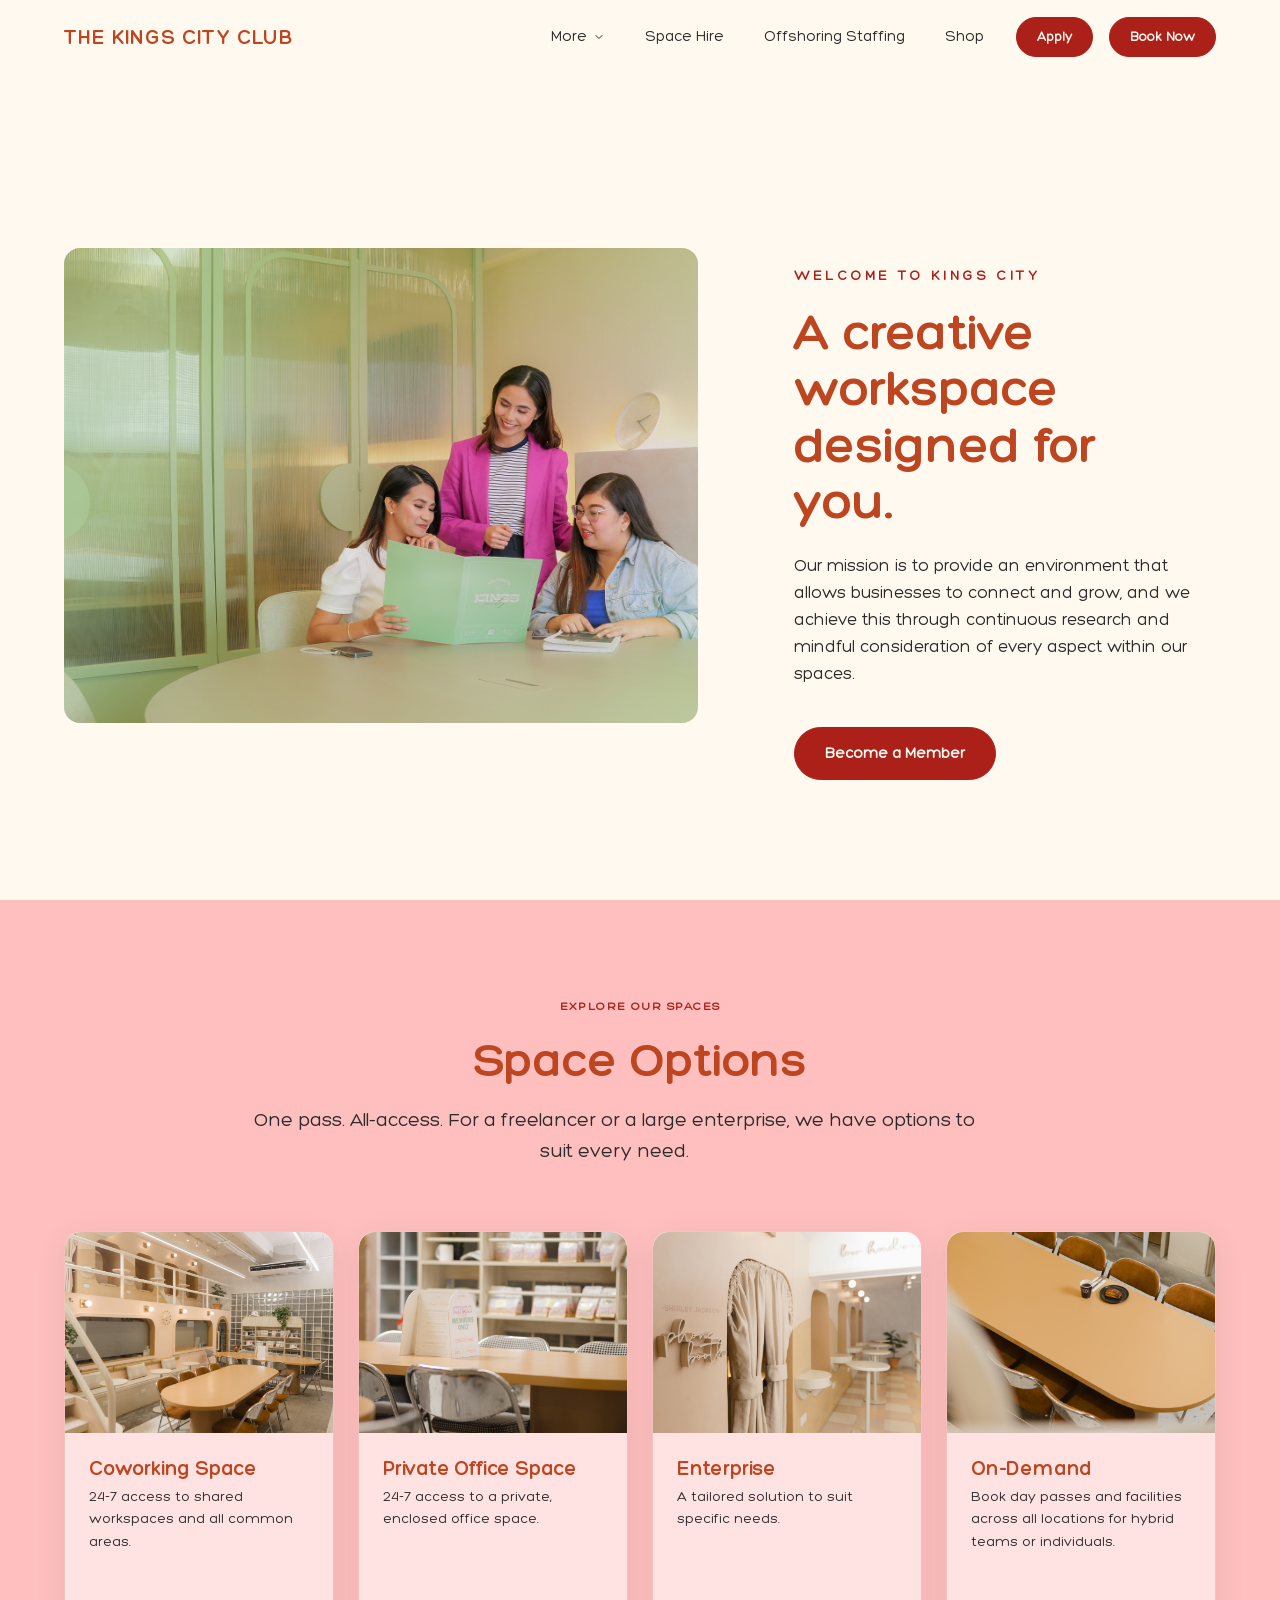
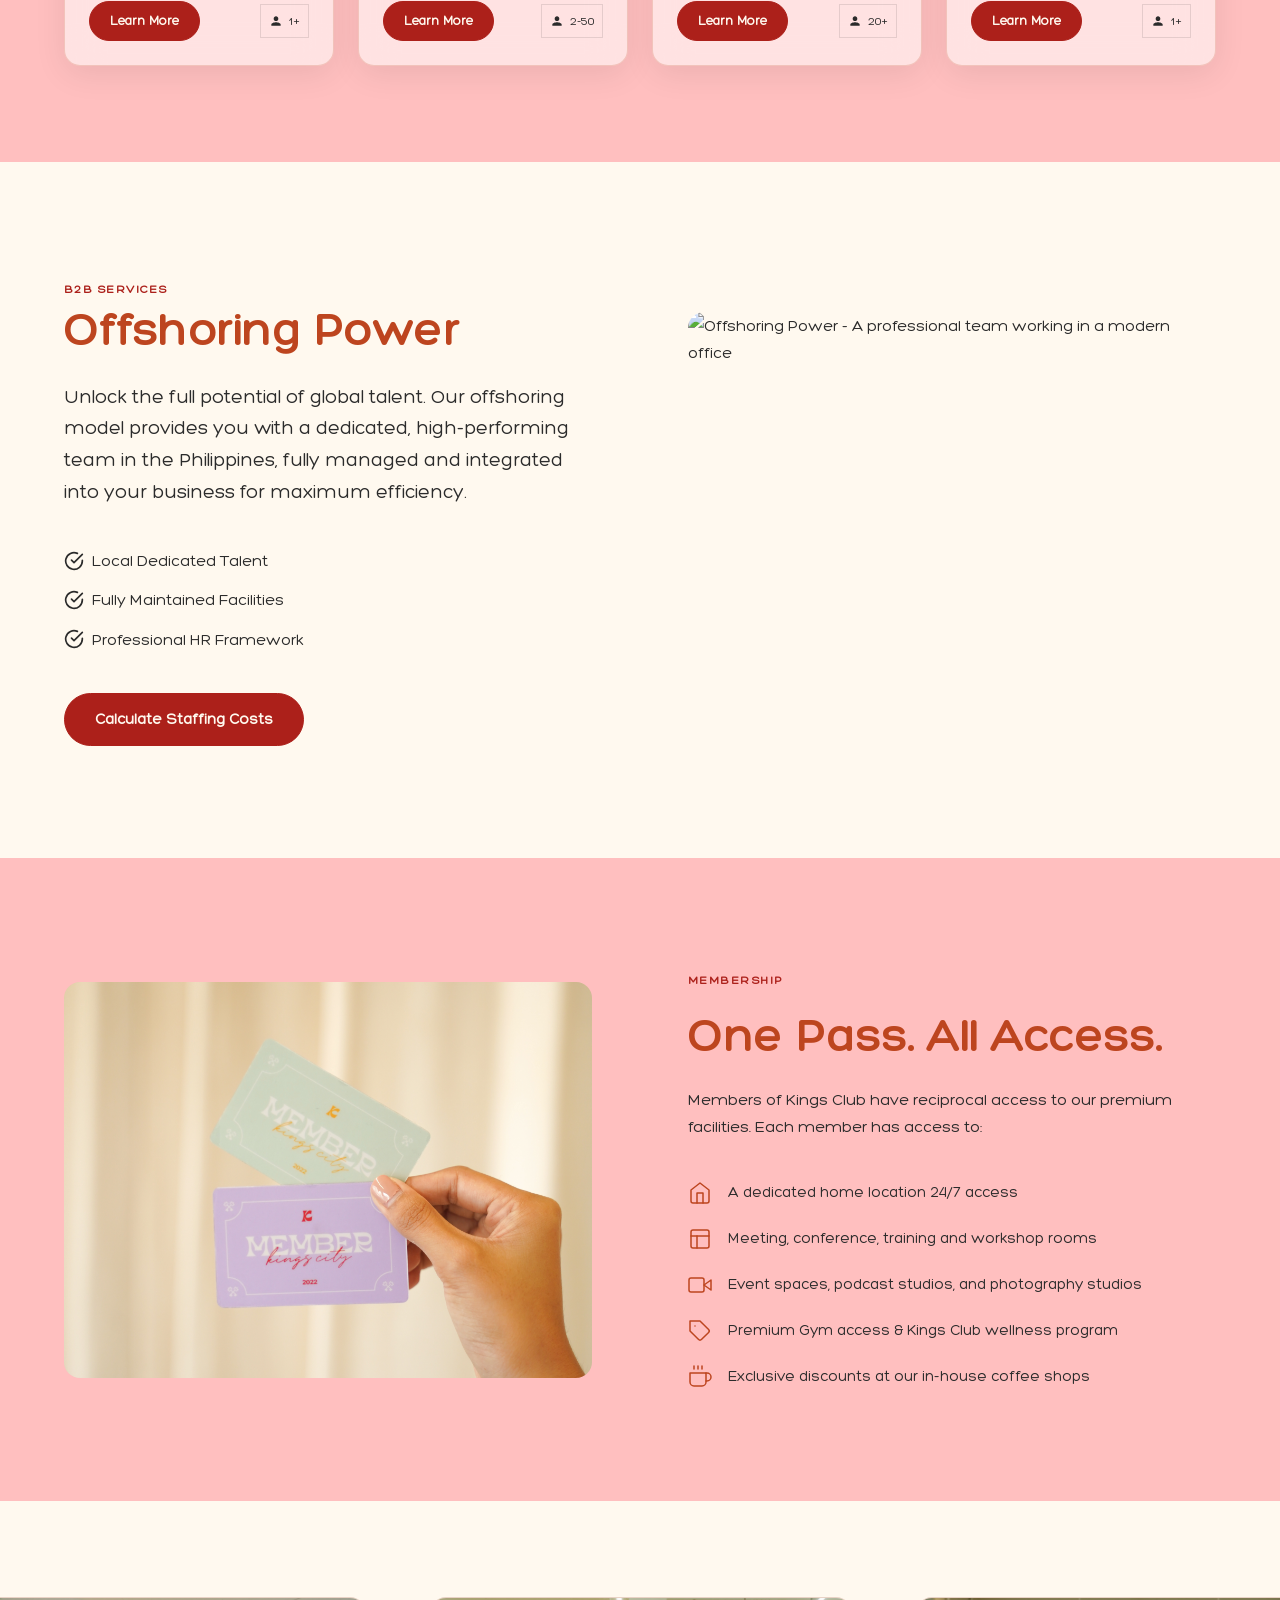
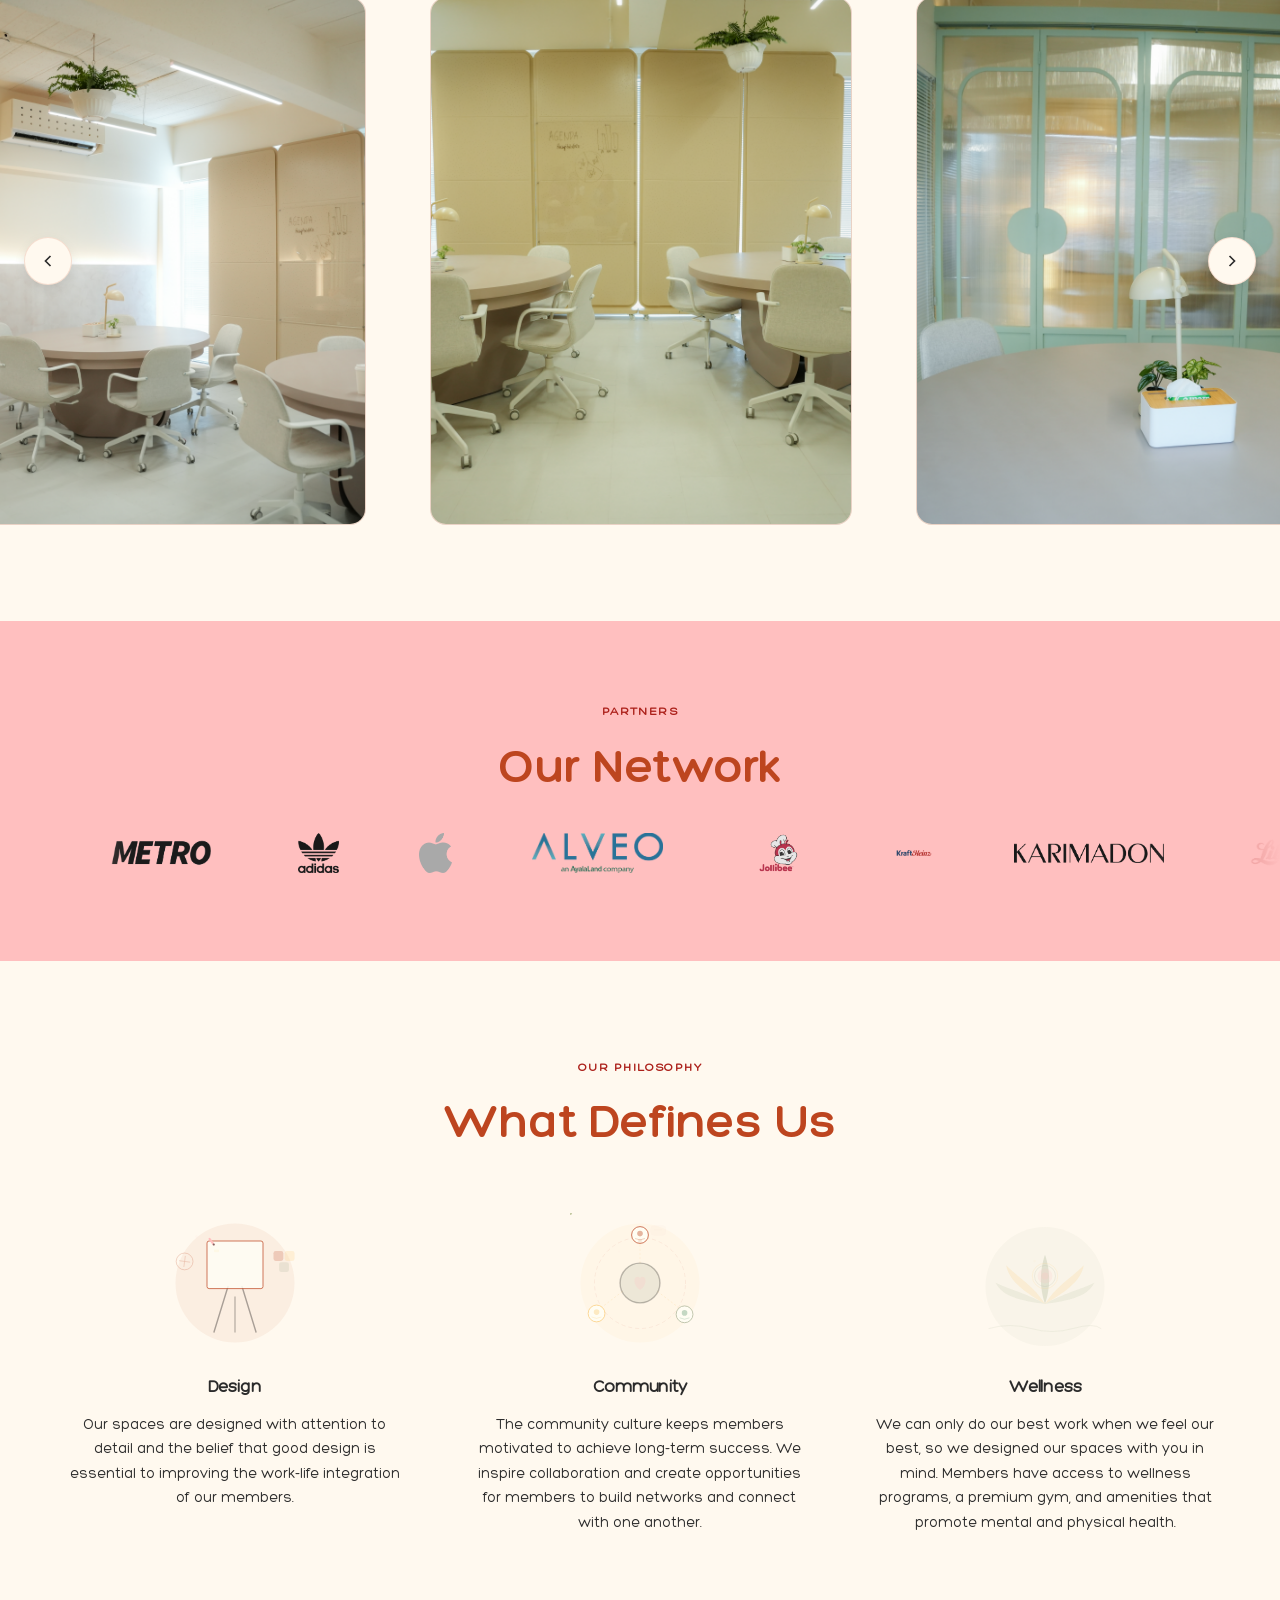
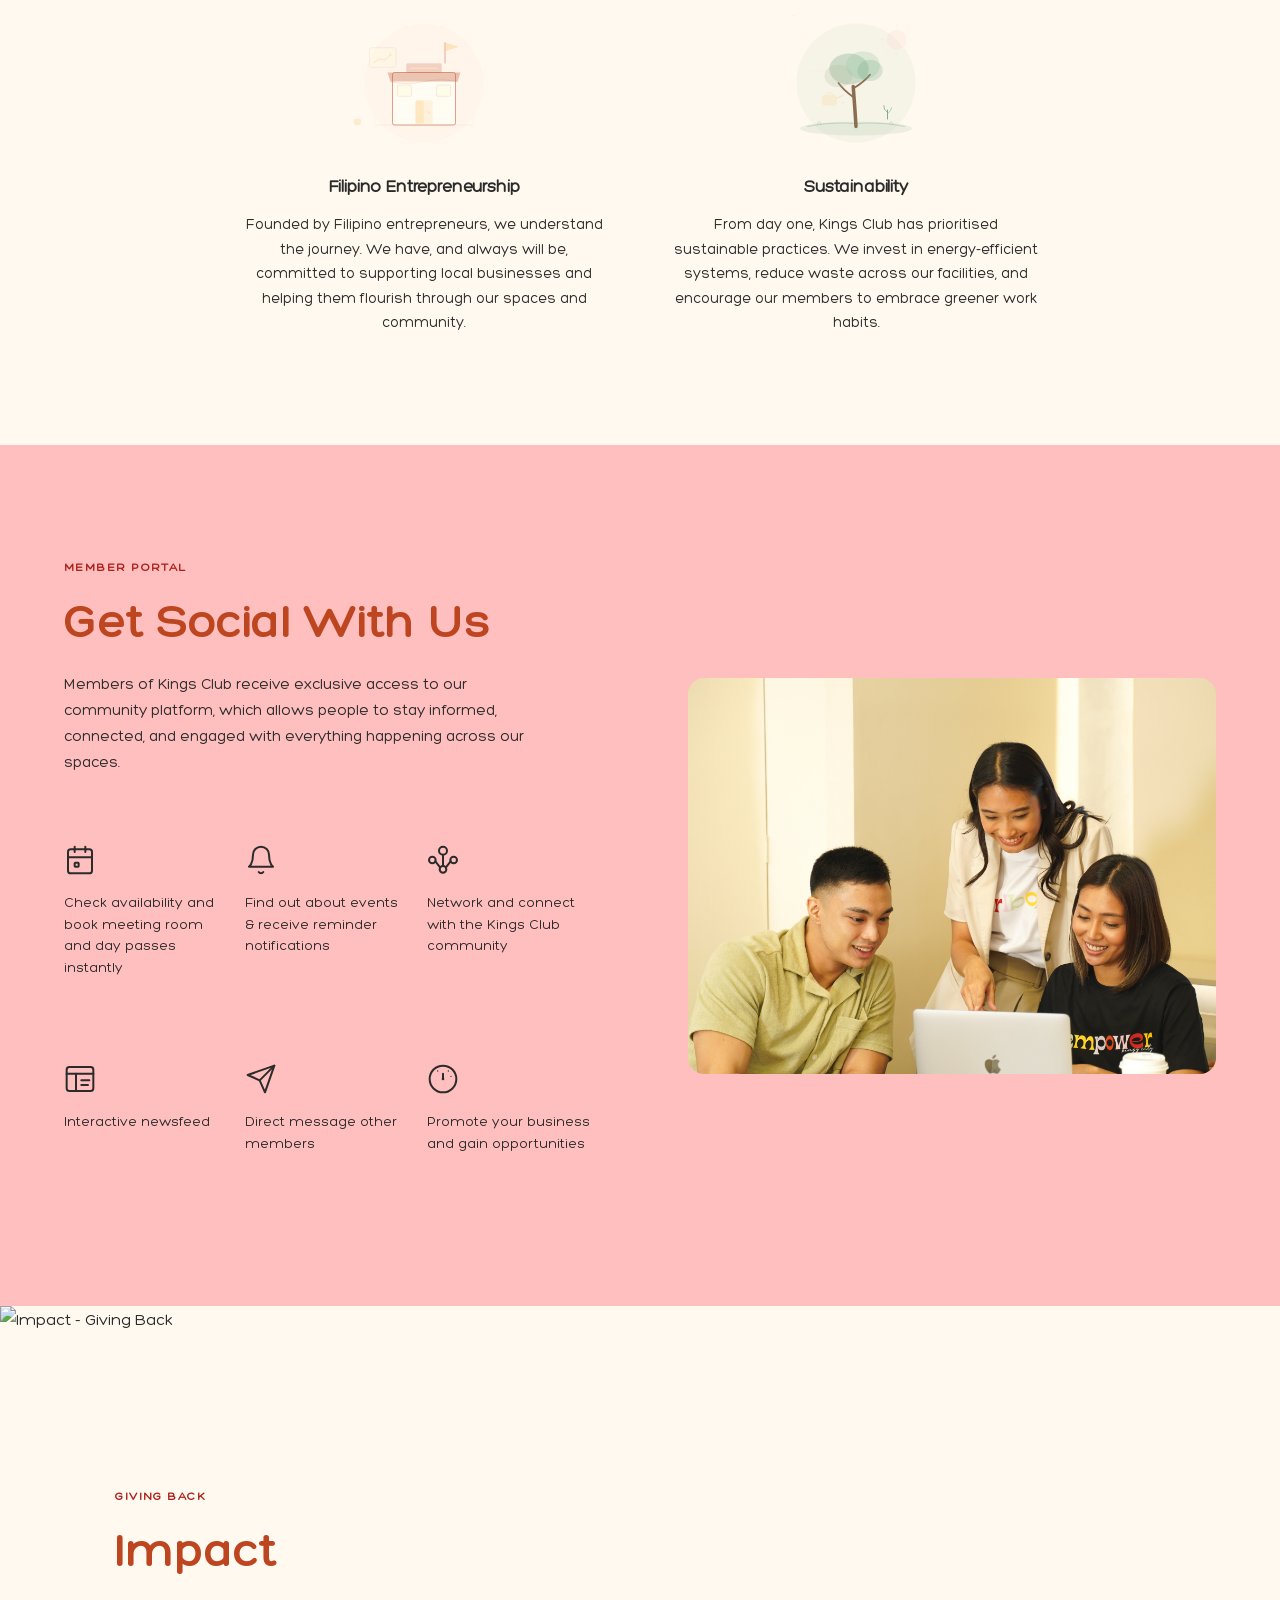
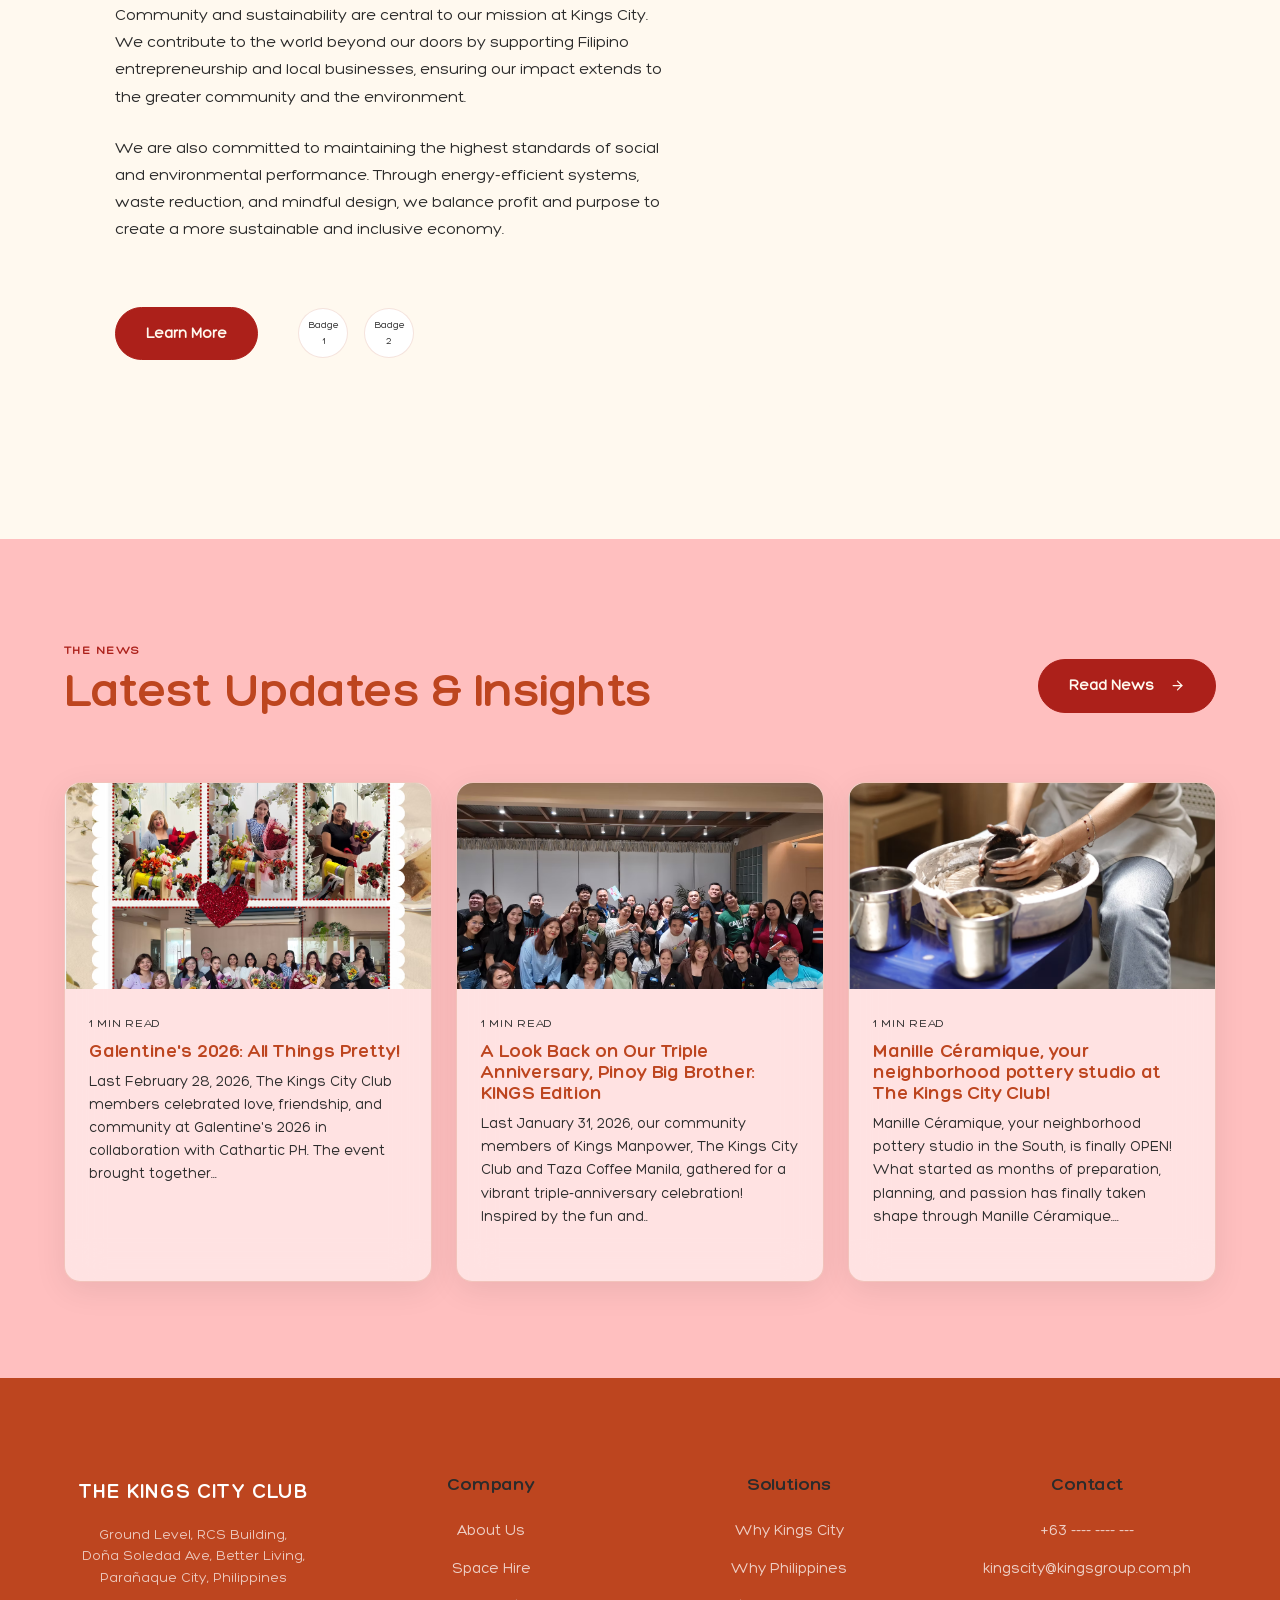
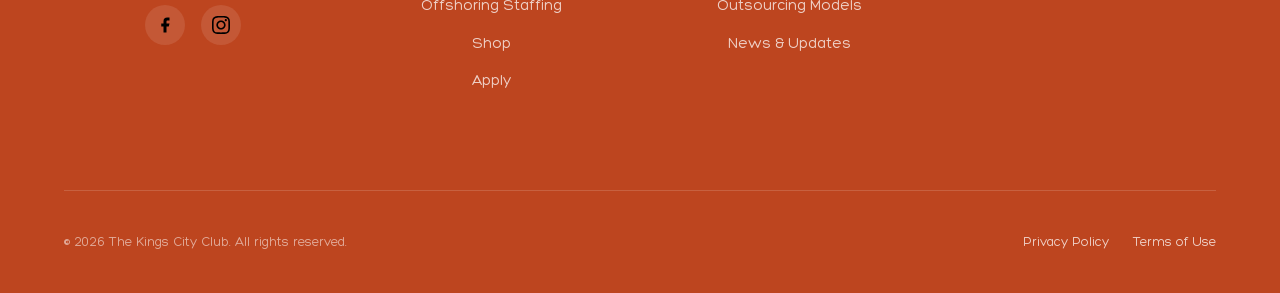
==== commit 6e3e7cb1: "Refactor gallery performance optimizations, form input fields, and clean up image assets" ====
--- a/index.html
+++ b/index.html
@@ -8,62 +8,53 @@
   <meta name="description"
     content="Find the perfect blend of productivity and community in our vibrant workspaces in Parañaque City, Philippines.">
 
-  <!-- CSS -->
-  <link rel="stylesheet" href="assets/css/style.css?v=1.2">
-  <link rel="stylesheet" href="assets/css/layout.css?v=1.2">
-
-  <!-- SEO / Open Graph -->
+  <!-- css -->
+  <link rel="stylesheet" href="assets/css/style.css?v=4.0">
+  <link rel="stylesheet" href="assets/css/layout.css?v=4.0">
+
+  <!-- seo / open graph -->
   <meta property="og:title" content="Kings City | Premium Co-Working & Offshoring Space">
   <meta property="og:type" content="website">
-  <meta property="og:image" content=""> <!-- Add OG Image URL -->
+  <meta property="og:image" content=""> <!-- add og image url -->
 </head>
 
 <body>
   <a href="#main-content" class="skip-link">Skip to main content</a>
 
-  <!-- ================= GLOBAL HEADER PLACEHOLDER ================= -->
+  <!-- global header placeholder -->
   <div id="site-header-container"></div>
 
-  <!-- ================= MAIN CONTENT ================= -->
+  <!-- main content -->
   <main id="main-content">
 
-    <!-- HERO SECTION (The Commons Style Split Layout) -->
-    <section class="hero"
-      style="padding-top: calc(var(--space-3xl) + 80px); min-height: 100dvh; align-items: center; padding-bottom: var(--space-2xl);">
+    <!-- hero section -->
+    <section id="hero-section" class="hero premium-hero">
       <div class="container grid-12">
-        <div class="col-12 split">
-
-          <!-- Slider on left -->
+        <div class="col-12 split" style="align-items: flex-start;">
+
+          <!-- slider on left -->
           <div class="split__media hero__slider" id="hero-slider"
             style="position: relative; aspect-ratio: 4/3; overflow: hidden; border-radius: var(--radius-card);">
-            <!-- Slide 1 -->
-            <div class="hero__slide is-active"
-              style="display: flex; align-items: center; justify-content: center; color: var(--color-text-muted); font-size: 1.2rem; font-weight: 500; text-transform: uppercase; letter-spacing: 0.05em; position: absolute; inset: 0; opacity: 1; transition: opacity 1s ease-in-out; background-color: var(--color-border-light);">
-              NO IMAGE
-            </div>
-            <!-- Slide 2 -->
-            <div class="hero__slide"
-              style="display: flex; align-items: center; justify-content: center; color: var(--color-text-muted); font-size: 1.2rem; font-weight: 500; text-transform: uppercase; letter-spacing: 0.05em; position: absolute; inset: 0; opacity: 0; transition: opacity 1s ease-in-out; background-color: var(--color-border-light);">
-              NO IMAGE
-            </div>
-            <!-- Slide 3 -->
-            <div class="hero__slide"
-              style="display: flex; align-items: center; justify-content: center; color: var(--color-text-muted); font-size: 1.2rem; font-weight: 500; text-transform: uppercase; letter-spacing: 0.05em; position: absolute; inset: 0; opacity: 0; transition: opacity 1s ease-in-out; background-color: var(--color-border-light);">
-              NO IMAGE
-            </div>
-          </div>
-
-          <!-- Text on right -->
-          <div class="split__content animate-fadeInUp text-center">
-            <span class="text-overline" style="display: block; margin-bottom: 1.25rem; letter-spacing: 0.3em;">Welcome to Kings City</span>
-            <h1 class="hero__title"
-              style="color: var(--color-main); font-size: clamp(3rem, 5vw, 4.5rem); line-height: 1.1; margin-left: auto; margin-right: auto;">
+            <!-- slide 1 -->
+            <img class="hero__slide is-active" src="assets/img/KingCity Banner.png" alt="Kings City Banner"
+              style="position: absolute; inset: 0; width: 100%; height: 100%; object-fit: cover; opacity: 1; transition: opacity 1s ease-in-out;">
+            <!-- slide 2 -->
+            <img class="hero__slide" src="assets/img/Kings_Place.jpg" alt="Kings Place"
+              style="position: absolute; inset: 0; width: 100%; height: 100%; object-fit: cover; opacity: 0; transition: opacity 1s ease-in-out;">
+            <!-- slide 3 -->
+            <img class="hero__slide" src="assets/img/Kings_bag.jpg" alt="Kings Bag"
+              style="position: absolute; inset: 0; width: 100%; height: 100%; object-fit: cover; opacity: 0; transition: opacity 1s ease-in-out;">
+          </div>
+
+          <!-- text on right -->
+          <div class="split__content animate-fadeInUp hero__content--index" style="align-self: stretch; display: flex; flex-direction: column; justify-content: center; align-items: flex-start;">
+            <span class="text-overline hero__overline">Welcome to Kings City</span>
+            <h1 class="hero__title hero__title--inner">
               A creative workspace designed for you.</h1>
-            <p class="hero__subtitle"
-              style="color: var(--color-text-muted); max-width: 480px; margin-bottom: var(--space-xl); margin-left: auto; margin-right: auto;">
+            <p class="hero__subtitle">
               Our mission is to provide an environment that allows businesses to connect and grow, and we achieve this
               through continuous research and mindful consideration of every aspect within our spaces.</p>
-            <div class="hero__actions" style="justify-content: center;">
+            <div class="hero__actions hero__actions--index">
               <a href="apply.html" class="btn">
                 Become a Member
               </a>
@@ -76,23 +67,22 @@
 
 
 
-    <!-- SPACES SECTION (Glass Cards) -->
-    <section class="section">
+    <!-- spaces section -->
+    <section class="section content-panel">
       <div class="container">
         <div class="section__header text-center mx-auto" style="max-width: 800px; margin-bottom: var(--space-xl);">
           <span class="text-overline" style="display: block; margin-bottom: var(--space-sm);">Explore Our Spaces</span>
-          <h2 style="font-size: 3rem; margin-bottom: var(--space-sm);">Space Options</h2>
+          <h2 style="color: var(--color-primary); margin-bottom: var(--space-sm);">
+            Space Options</h2>
           <p class="text-lead">One pass. All-access. For a freelancer or a large enterprise, we have options to suit
             every need.</p>
         </div>
 
         <div class="spaces-grid stagger-children">
-          <!-- Space Card 1 -->
+          <!-- space card 1 -->
           <article class="space-card card-glass animate-fadeInUp">
             <div class="space-card__img-wrap">
-              <div
-                style="display: flex; align-items: center; justify-content: center; color: var(--color-text-muted); font-size: 0.85rem; font-weight: 500; text-transform: uppercase; letter-spacing: 0.05em; width:100%; aspect-ratio:4/3; background-color: var(--color-border-light);">
-                No Image</div>
+              <img src="assets/img/kings_space01.jpg" alt="Coworking Space" class="space-card__img">
             </div>
             <div class="space-card__body">
               <h3 class="space-card__title">Coworking Space</h3>
@@ -110,12 +100,10 @@
             </div>
           </article>
 
-          <!-- Space Card 2 -->
+          <!-- space card 2 -->
           <article class="space-card card-glass animate-fadeInUp" style="animation-delay: 0.1s;">
             <div class="space-card__img-wrap">
-              <div
-                style="display: flex; align-items: center; justify-content: center; color: var(--color-text-muted); font-size: 0.85rem; font-weight: 500; text-transform: uppercase; letter-spacing: 0.05em; width:100%; aspect-ratio:4/3; background-color: var(--color-border-light);">
-                No Image</div>
+              <img src="assets/img/kings_space02.jpg" alt="Private Office Space" class="space-card__img">
             </div>
             <div class="space-card__body">
               <h3 class="space-card__title">Private Office Space</h3>
@@ -133,12 +121,10 @@
             </div>
           </article>
 
-          <!-- Space Card 3 -->
+          <!-- space card 3 -->
           <article class="space-card card-glass animate-fadeInUp" style="animation-delay: 0.2s;">
             <div class="space-card__img-wrap">
-              <div
-                style="display: flex; align-items: center; justify-content: center; color: var(--color-text-muted); font-size: 0.85rem; font-weight: 500; text-transform: uppercase; letter-spacing: 0.05em; width:100%; aspect-ratio:4/3; background-color: var(--color-border-light);">
-                No Image</div>
+              <img src="assets/img/kings_space03.jpg" alt="Enterprise" class="space-card__img">
             </div>
             <div class="space-card__body">
               <h3 class="space-card__title">Enterprise</h3>
@@ -156,12 +142,10 @@
             </div>
           </article>
 
-          <!-- Space Card 4 -->
+          <!-- space card 4 -->
           <article class="space-card card-glass animate-fadeInUp" style="animation-delay: 0.3s;">
             <div class="space-card__img-wrap">
-              <div
-                style="display: flex; align-items: center; justify-content: center; color: var(--color-text-muted); font-size: 0.85rem; font-weight: 500; text-transform: uppercase; letter-spacing: 0.05em; width:100%; aspect-ratio:4/3; background-color: var(--color-border-light);">
-                No Image</div>
+              <img src="assets/img/kings_space04.jpg" alt="On-Demand" class="space-card__img">
             </div>
             <div class="space-card__body">
               <h3 class="space-card__title">On-Demand</h3>
@@ -179,27 +163,22 @@
               </div>
             </div>
           </article>
-        </div>
-
-        <div class="text-center" style="margin-top: var(--space-xl);">
-          <a href="spaces.html" class="btn">View All Spaces</a>
-        </div>
-      </div>
-    </section>
-
-    <!-- OFFSHORING SPLIT SECTION -->
-    <section class="section">
+      </div>
+    </section>
+
+    <!-- offshoring section -->
+    <section class="section content-panel section--offshoring">
       <div class="container grid-12">
         <div class="col-12 split">
-          <div class="split__content text-center">
+          <div class="split__content">
             <span class="text-overline">B2B Services</span>
-            <h2>Offshoring Power</h2>
-            <p class="text-lead mx-auto">Unlock the full potential of global talent. Our offshoring model provides you
+            <h2 style="color: var(--color-primary);">Offshoring Power</h2>
+            <p class="text-lead">Unlock the full potential of global talent. Our offshoring model provides you
               with a dedicated, high-performing team in the Philippines, fully managed and integrated into your business
               for maximum efficiency.</p>
 
             <ul
-              style="margin-bottom: var(--space-lg); display:inline-flex; flex-direction:column; gap:0.5rem; color:var(--color-text-muted); text-align: left;">
+              style="margin-bottom: var(--space-lg); display:flex; flex-direction:column; gap:0.75rem; color:var(--color-text-muted); text-align: left; list-style: none; padding: 0;">
               <li style="display:flex; align-items:center; gap:0.5rem;">
                 <svg width="20" height="20" viewBox="0 0 24 24" fill="none" stroke="currentColor" stroke-width="2"
                   stroke-linecap="round" stroke-linejoin="round">
@@ -232,39 +211,32 @@
           </div>
 
           <div class="split__media">
-            <!-- Placeholder: A professional team working in a modern office -->
-            <div
-              style="display: flex; align-items: center; justify-content: center; color: var(--color-text-muted); font-size: 0.85rem; font-weight: 500; text-transform: uppercase; letter-spacing: 0.05em; width:100%; aspect-ratio:4/3; background-color: var(--color-border-light);">
-              No Image</div>
-          </div>
-        </div>
-      </div>
-    </section>
-
-    <!-- MEMBERSHIP PERKS SECTION -->
-    <section class="section">
+            <img src="assets/img/kings_offshoring01.JPG" alt="Offshoring Power - A professional team working in a modern office">
+          </div>
+        </div>
+      </div>
+    </section>
+
+    <!-- membership perks section -->
+    <section class="section content-panel section--pass">
       <div class="container grid-12">
         <div class="col-12 split">
           <div class="split__media">
-            <!-- Placeholder: A membership card on a desk or coffee shop setting -->
-            <div
-              style="display: flex; align-items: center; justify-content: center; color: var(--color-text-muted); font-size: 0.85rem; font-weight: 500; text-transform: uppercase; letter-spacing: 0.05em; width:100%; aspect-ratio:4/3; background-color: var(--color-border-light); border-radius: var(--radius-card);">
-              No Image</div>
-          </div>
-
-          <div class="split__content text-center">
+            <img src="assets/img/kings_access01.jpg" alt="One Pass. All Access. - Membership Perks">
+          </div>
+
+          <div class="split__content">
             <span class="text-overline" style="display: block; margin-bottom: var(--space-sm);">Membership</span>
-            <h2
-              style="font-family: var(--font-heading); margin-bottom: var(--space-md); font-size: clamp(2rem, 4vw, 3rem); font-weight: 400; color: var(--color-main);">
+            <h2 style="color: var(--color-primary); margin-bottom: var(--space-md);">
               One Pass. All Access.</h2>
             <p
-              style="color: var(--color-text-muted); margin-bottom: var(--space-lg); margin-left: auto; margin-right: auto;">
+              style="color: var(--color-text-muted); margin-bottom: var(--space-lg);">
               Members of Kings Club have reciprocal access to our premium facilities. Each member has access to:</p>
 
             <ul
-              style="display:inline-flex; flex-direction:column; gap:1.25rem; color: var(--color-text-muted); list-style: none; padding: 0; text-align: left;">
+              style="display:flex; flex-direction:column; gap:1.25rem; color: var(--color-text-muted); list-style: none; padding: 0; text-align: left;">
               <li style="display:flex; align-items:center; gap:1rem;">
-                <svg width="24" height="24" viewBox="0 0 24 24" fill="none" stroke="var(--color-main)"
+                <svg width="24" height="24" viewBox="0 0 24 24" fill="none" stroke="var(--color-primary)"
                   stroke-width="1.5" stroke-linecap="round" stroke-linejoin="round">
                   <path d="M3 9l9-7 9 7v11a2 2 0 0 1-2 2H5a2 2 0 0 1-2-2z"></path>
                   <polyline points="9 22 9 12 15 12 15 22"></polyline>
@@ -272,7 +244,7 @@
                 <span style="font-size: 0.95rem;">A dedicated home location 24/7 access</span>
               </li>
               <li style="display:flex; align-items:center; gap:1rem;">
-                <svg width="24" height="24" viewBox="0 0 24 24" fill="none" stroke="var(--color-main)"
+                <svg width="24" height="24" viewBox="0 0 24 24" fill="none" stroke="var(--color-primary)"
                   stroke-width="1.5" stroke-linecap="round" stroke-linejoin="round">
                   <rect x="3" y="3" width="18" height="18" rx="2" ry="2"></rect>
                   <line x1="3" y1="9" x2="21" y2="9"></line>
@@ -281,7 +253,7 @@
                 <span style="font-size: 0.95rem;">Meeting, conference, training and workshop rooms</span>
               </li>
               <li style="display:flex; align-items:center; gap:1rem;">
-                <svg width="24" height="24" viewBox="0 0 24 24" fill="none" stroke="var(--color-main)"
+                <svg width="24" height="24" viewBox="0 0 24 24" fill="none" stroke="var(--color-primary)"
                   stroke-width="1.5" stroke-linecap="round" stroke-linejoin="round">
                   <polygon points="23 7 16 12 23 17 23 7"></polygon>
                   <rect x="1" y="5" width="15" height="14" rx="2" ry="2"></rect>
@@ -289,7 +261,7 @@
                 <span style="font-size: 0.95rem;">Event spaces, podcast studios, and photography studios</span>
               </li>
               <li style="display:flex; align-items:center; gap:1rem;">
-                <svg width="24" height="24" viewBox="0 0 24 24" fill="none" stroke="var(--color-main)"
+                <svg width="24" height="24" viewBox="0 0 24 24" fill="none" stroke="var(--color-primary)"
                   stroke-width="1.5" stroke-linecap="round" stroke-linejoin="round">
                   <path d="M20.59 13.41l-7.17 7.17a2 2 0 0 1-2.83 0L2 12V2h10l8.59 8.59a2 2 0 0 1 0 2.82z"></path>
                   <line x1="7" y1="7" x2="7.01" y2="7"></line>
@@ -297,7 +269,7 @@
                 <span style="font-size: 0.95rem;">Premium Gym access & Kings Club wellness program</span>
               </li>
               <li style="display:flex; align-items:center; gap:1rem;">
-                <svg width="24" height="24" viewBox="0 0 24 24" fill="none" stroke="var(--color-main)"
+                <svg width="24" height="24" viewBox="0 0 24 24" fill="none" stroke="var(--color-primary)"
                   stroke-width="1.5" stroke-linecap="round" stroke-linejoin="round">
                   <path d="M18 8h1a4 4 0 0 1 0 8h-1"></path>
                   <path d="M2 8h16v9a4 4 0 0 1-4 4H6a4 4 0 0 1-4-4V8z"></path>
@@ -313,8 +285,8 @@
       </div>
     </section>
 
-    <!-- Locations Gallery Carousel -->
-    <section class="section" style="position: relative;">
+    <!-- locations gallery carousel -->
+    <section class="section content-panel" style="position: relative;">
       <button class="gallery-nav gallery-nav--prev" aria-label="Previous image" onclick="scrollGallery(-1)">
         <svg width="20" height="20" viewBox="0 0 24 24" fill="none" stroke="currentColor" stroke-width="2">
           <polyline points="15 18 9 12 15 6"></polyline>
@@ -322,80 +294,44 @@
       </button>
 
       <div class="gallery-carousel" id="gallery-carousel">
-        <!-- Original Set -->
-        <div class="gallery-card">
-          <div
-            style="display: flex; align-items: center; justify-content: center; color: var(--color-text-muted); font-size: 0.85rem; font-weight: 500; text-transform: uppercase; letter-spacing: 0.05em; width:100%; height:100%; background-color: var(--color-border-light);">
-            No Image</div>
-          <div class="gallery-card__label">Kings Club Makati</div>
-        </div>
-        <div class="gallery-card">
-          <div
-            style="display: flex; align-items: center; justify-content: center; color: var(--color-text-muted); font-size: 0.85rem; font-weight: 500; text-transform: uppercase; letter-spacing: 0.05em; width:100%; height:100%; background-color: var(--color-border-light);">
-            No Image</div>
-          <div class="gallery-card__label">Kings Club BGC</div>
-        </div>
-        <div class="gallery-card">
-          <div
-            style="display: flex; align-items: center; justify-content: center; color: var(--color-text-muted); font-size: 0.85rem; font-weight: 500; text-transform: uppercase; letter-spacing: 0.05em; width:100%; height:100%; background-color: var(--color-border-light);">
-            No Image</div>
-          <div class="gallery-card__label">Kings Club Ortigas</div>
-        </div>
-        <div class="gallery-card">
-          <div
-            style="display: flex; align-items: center; justify-content: center; color: var(--color-text-muted); font-size: 0.85rem; font-weight: 500; text-transform: uppercase; letter-spacing: 0.05em; width:100%; height:100%; background-color: var(--color-border-light);">
-            No Image</div>
-          <div class="gallery-card__label">Kings Club Alabang</div>
-        </div>
-        <div class="gallery-card">
-          <div
-            style="display: flex; align-items: center; justify-content: center; color: var(--color-text-muted); font-size: 0.85rem; font-weight: 500; text-transform: uppercase; letter-spacing: 0.05em; width:100%; height:100%; background-color: var(--color-border-light);">
-            No Image</div>
-          <div class="gallery-card__label">Kings Club Quezon City</div>
-        </div>
-        <div class="gallery-card">
-          <div
-            style="display: flex; align-items: center; justify-content: center; color: var(--color-text-muted); font-size: 0.85rem; font-weight: 500; text-transform: uppercase; letter-spacing: 0.05em; width:100%; height:100%; background-color: var(--color-border-light);">
-            No Image</div>
-          <div class="gallery-card__label">Kings Club Pasay</div>
-        </div>
-
-        <!-- Duplicated Set for Infinite Loop -->
-        <div class="gallery-card">
-          <div
-            style="display: flex; align-items: center; justify-content: center; color: var(--color-text-muted); font-size: 0.85rem; font-weight: 500; text-transform: uppercase; letter-spacing: 0.05em; width:100%; height:100%; background-color: var(--color-border-light);">
-            No Image</div>
-          <div class="gallery-card__label">Kings Club Makati</div>
-        </div>
-        <div class="gallery-card">
-          <div
-            style="display: flex; align-items: center; justify-content: center; color: var(--color-text-muted); font-size: 0.85rem; font-weight: 500; text-transform: uppercase; letter-spacing: 0.05em; width:100%; height:100%; background-color: var(--color-border-light);">
-            No Image</div>
-          <div class="gallery-card__label">Kings Club BGC</div>
-        </div>
-        <div class="gallery-card">
-          <div
-            style="display: flex; align-items: center; justify-content: center; color: var(--color-text-muted); font-size: 0.85rem; font-weight: 500; text-transform: uppercase; letter-spacing: 0.05em; width:100%; height:100%; background-color: var(--color-border-light);">
-            No Image</div>
-          <div class="gallery-card__label">Kings Club Ortigas</div>
-        </div>
-        <div class="gallery-card">
-          <div
-            style="display: flex; align-items: center; justify-content: center; color: var(--color-text-muted); font-size: 0.85rem; font-weight: 500; text-transform: uppercase; letter-spacing: 0.05em; width:100%; height:100%; background-color: var(--color-border-light);">
-            No Image</div>
-          <div class="gallery-card__label">Kings Club Alabang</div>
-        </div>
-        <div class="gallery-card">
-          <div
-            style="display: flex; align-items: center; justify-content: center; color: var(--color-text-muted); font-size: 0.85rem; font-weight: 500; text-transform: uppercase; letter-spacing: 0.05em; width:100%; height:100%; background-color: var(--color-border-light);">
-            No Image</div>
-          <div class="gallery-card__label">Kings Club Quezon City</div>
-        </div>
-        <div class="gallery-card">
-          <div
-            style="display: flex; align-items: center; justify-content: center; color: var(--color-text-muted); font-size: 0.85rem; font-weight: 500; text-transform: uppercase; letter-spacing: 0.05em; width:100%; height:100%; background-color: var(--color-border-light);">
-            No Image</div>
-          <div class="gallery-card__label">Kings Club Pasay</div>
+        <!-- original set -->
+        <div class="gallery-card">
+          <img src="assets/img/Kings_gallery01.jpg" alt="Kings Club Makati" style="width:100%; height:100%; object-fit:cover;">
+        </div>
+        <div class="gallery-card">
+          <img src="assets/img/Kings_gallery02.JPG" alt="Kings Club BGC" style="width:100%; height:100%; object-fit:cover;">
+        </div>
+        <div class="gallery-card">
+          <img src="assets/img/Kings_gallery03.JPG" alt="Kings Club Ortigas" style="width:100%; height:100%; object-fit:cover;">
+        </div>
+        <div class="gallery-card">
+          <img src="assets/img/Kings_gallery04.JPG" alt="Kings Club Alabang" style="width:100%; height:100%; object-fit:cover;">
+        </div>
+        <div class="gallery-card">
+          <img src="assets/img/Kings_gallery05.JPG" alt="Kings Club Quezon City" style="width:100%; height:100%; object-fit:cover;">
+        </div>
+        <div class="gallery-card">
+          <img src="assets/img/Kings_gallery06.JPG" alt="Kings Club Pasay" style="width:100%; height:100%; object-fit:cover;">
+        </div>
+
+        <!-- duplicated set for infinite loop -->
+        <div class="gallery-card">
+          <img src="assets/img/Kings_gallery01.jpg" alt="Kings Club Makati" style="width:100%; height:100%; object-fit:cover;">
+        </div>
+        <div class="gallery-card">
+          <img src="assets/img/Kings_gallery02.JPG" alt="Kings Club BGC" style="width:100%; height:100%; object-fit:cover;">
+        </div>
+        <div class="gallery-card">
+          <img src="assets/img/Kings_gallery03.JPG" alt="Kings Club Ortigas" style="width:100%; height:100%; object-fit:cover;">
+        </div>
+        <div class="gallery-card">
+          <img src="assets/img/Kings_gallery04.JPG" alt="Kings Club Alabang" style="width:100%; height:100%; object-fit:cover;">
+        </div>
+        <div class="gallery-card">
+          <img src="assets/img/Kings_gallery05.JPG" alt="Kings Club Quezon City" style="width:100%; height:100%; object-fit:cover;">
+        </div>
+        <div class="gallery-card">
+          <img src="assets/img/Kings_gallery06.JPG" alt="Kings Club Pasay" style="width:100%; height:100%; object-fit:cover;">
         </div>
       </div>
 
@@ -461,193 +397,101 @@
       </script>
     </section>
 
-    <!-- TRUST BAR (Our Members) -->
-    <section class="section">
-      <div class="container text-center" style="margin-bottom: var(--space-lg);">
-        <span class="text-overline" style="display: block; margin-bottom: var(--space-sm);">Our Network</span>
-        <h2
-          style="font-family: var(--font-heading); font-weight: 400; font-size: clamp(1.75rem, 3vw, 2.5rem); color: var(--color-main);">
-          Trusted by Leading Organizations Worldwide</h2>
+    <!-- trust bar -->
+    <section class="section content-panel trust-bar-section">
+      <div class="container text-center" style="margin-bottom: 2rem;">
+        <span class="text-overline" style="display: block; margin-bottom: var(--space-sm);">Partners</span>
+        <h2 style="color: var(--color-primary); margin-bottom: 0;">Our Network</h2>
       </div>
       <div class="container container--wide trust-bar-wrapper">
         <div class="trust-bar">
-          <!-- Set 1 -->
-          <img src="assets/img/Trusted Brands/Metro.png" alt="Metro" class="trust-bar__logo" style="height: 40px; width: auto; object-fit: contain;">
-          <img src="assets/img/Trusted Brands/512px-Original_Adidas_logo.svg.png" alt="Adidas" class="trust-bar__logo" style="height: 40px; width: auto; object-fit: contain;">
-          <img src="assets/img/Trusted Brands/512px-Apple_logo_grey.svg.png" alt="Apple" class="trust-bar__logo" style="height: 40px; width: auto; object-fit: contain;">
-          <img src="assets/img/Trusted Brands/Alveo.png" alt="Alveo" class="trust-bar__logo" style="height: 40px; width: auto; object-fit: contain;">
-          <img src="assets/img/Trusted Brands/Jollibee.png" alt="Jollibee" class="trust-bar__logo" style="height: 40px; width: auto; object-fit: contain;">
-          <img src="assets/img/Trusted Brands/kraft_heinz-logo-brandlogos.net.png" alt="Kraft" class="trust-bar__logo" style="height: 40px; width: auto; object-fit: contain;">
-          <img src="assets/img/Trusted Brands/karimadon.png" alt="Karimadon" class="trust-bar__logo" style="height: 40px; width: auto; object-fit: contain;">
-          <img src="assets/img/Trusted Brands/Libby_s_(logo)-01.png" alt="Libbys" class="trust-bar__logo" style="height: 40px; width: auto; object-fit: contain;">
-          <img src="assets/img/Trusted Brands/Ma-Ling-Logo1.png" alt="Ma-Ling" class="trust-bar__logo" style="height: 40px; width: auto; object-fit: contain;">
-          <img src="assets/img/Trusted Brands/mamypoko.png" alt="MamyPoko" class="trust-bar__logo" style="height: 40px; width: auto; object-fit: contain;">
-
-          <!-- Set 2 (Duplicated for seamless looping) -->
-          <img src="assets/img/Trusted Brands/Metro.png" alt="Metro" class="trust-bar__logo" style="height: 40px; width: auto; object-fit: contain;">
-          <img src="assets/img/Trusted Brands/512px-Original_Adidas_logo.svg.png" alt="Adidas" class="trust-bar__logo" style="height: 40px; width: auto; object-fit: contain;">
-          <img src="assets/img/Trusted Brands/512px-Apple_logo_grey.svg.png" alt="Apple" class="trust-bar__logo" style="height: 40px; width: auto; object-fit: contain;">
-          <img src="assets/img/Trusted Brands/Alveo.png" alt="Alveo" class="trust-bar__logo" style="height: 40px; width: auto; object-fit: contain;">
-          <img src="assets/img/Trusted Brands/Jollibee.png" alt="Jollibee" class="trust-bar__logo" style="height: 40px; width: auto; object-fit: contain;">
-          <img src="assets/img/Trusted Brands/kraft_heinz-logo-brandlogos.net.png" alt="Kraft" class="trust-bar__logo" style="height: 40px; width: auto; object-fit: contain;">
-          <img src="assets/img/Trusted Brands/karimadon.png" alt="Karimadon" class="trust-bar__logo" style="height: 40px; width: auto; object-fit: contain;">
-          <img src="assets/img/Trusted Brands/Libby_s_(logo)-01.png" alt="Libbys" class="trust-bar__logo" style="height: 40px; width: auto; object-fit: contain;">
-          <img src="assets/img/Trusted Brands/Ma-Ling-Logo1.png" alt="Ma-Ling" class="trust-bar__logo" style="height: 40px; width: auto; object-fit: contain;">
-          <img src="assets/img/Trusted Brands/mamypoko.png" alt="MamyPoko" class="trust-bar__logo" style="height: 40px; width: auto; object-fit: contain;">
-        </div>
-      </div>
-    </section>
-
-    <!-- WHAT DEFINES US -->
-    <section class="section">
-      <div class="container text-center" style="max-width: 1200px;">
-        <span class="text-overline" style="display: block; margin-bottom: var(--space-sm);">Our Philosophy</span>
-        <h2
-          style="font-family: var(--font-heading); font-weight: 400; font-size: clamp(2rem, 4vw, 3rem); color: var(--color-main); margin-bottom: var(--space-3xl);">
-          What Defines Us</h2>
-
-        <!-- Row 1: 3 columns -->
-        <div
-          style="display: grid; grid-template-columns: repeat(3, 1fr); gap: var(--space-xl); margin-bottom: var(--space-3xl); text-align: center;">
-
-          <!-- Design -->
-          <div>
-            <div
-              style="margin-bottom: var(--space-lg); height: 100px; display: flex; align-items: flex-end; justify-content: center;">
-              <svg class="defines-icon" width="80" height="80" viewBox="0 0 80 80" fill="none"
-                stroke="var(--color-main)" stroke-width="1.5">
-                <rect x="10" y="40" width="60" height="30" rx="2" />
-                <line x1="25" y1="40" x2="25" y2="70" />
-                <line x1="55" y1="40" x2="55" y2="70" />
-                <rect x="20" y="20" width="20" height="20" rx="2" />
-                <circle cx="55" cy="25" r="8" />
-                <line x1="10" y1="70" x2="70" y2="70" />
-              </svg>
-            </div>
-            <h3
-              style="font-family: var(--font-body); font-weight: 700; font-size: 1.05rem; color: var(--color-text); margin-bottom: var(--space-sm);">
-              Design</h3>
-            <p style="font-size: 0.9rem; color: var(--color-text-muted); line-height: 1.7;">Our spaces are designed with
-              attention to detail and the belief that good design is essential to improving the work-life integration of
-              our members.</p>
-          </div>
-
-          <!-- Community -->
-          <div>
-            <div
-              style="margin-bottom: var(--space-lg); height: 100px; display: flex; align-items: flex-end; justify-content: center;">
-              <svg class="defines-icon" width="80" height="80" viewBox="0 0 80 80" fill="none"
-                stroke="var(--color-main)" stroke-width="1.5">
-                <circle cx="40" cy="25" r="12" />
-                <circle cx="20" cy="45" r="8" />
-                <circle cx="60" cy="45" r="8" />
-                <path d="M28 65 Q40 50 52 65" />
-                <path d="M12 70 Q20 58 28 65" />
-                <path d="M52 65 Q60 58 68 70" />
-              </svg>
-            </div>
-            <h3
-              style="font-family: var(--font-body); font-weight: 700; font-size: 1.05rem; color: var(--color-text); margin-bottom: var(--space-sm);">
-              Community</h3>
-            <p style="font-size: 0.9rem; color: var(--color-text-muted); line-height: 1.7;">The community culture keeps
-              members motivated to achieve long-term success. We inspire collaboration and create opportunities for
-              members to build networks and connect with one another.</p>
-          </div>
-
-          <!-- Wellness -->
-          <div>
-            <div
-              style="margin-bottom: var(--space-lg); height: 100px; display: flex; align-items: flex-end; justify-content: center;">
-              <svg class="defines-icon" width="80" height="80" viewBox="0 0 80 80" fill="none"
-                stroke="var(--color-main)" stroke-width="1.5">
-                <circle cx="40" cy="20" r="10" />
-                <path d="M40 30 L40 55" />
-                <path d="M40 40 L55 32" />
-                <path d="M40 40 L25 50" />
-                <path d="M40 55 L30 70" />
-                <path d="M40 55 L50 70" />
-              </svg>
-            </div>
-            <h3
-              style="font-family: var(--font-body); font-weight: 700; font-size: 1.05rem; color: var(--color-text); margin-bottom: var(--space-sm);">
-              Wellness</h3>
-            <p style="font-size: 0.9rem; color: var(--color-text-muted); line-height: 1.7;">We can only do our best work
-              when we feel our best, so we designed our spaces with you in mind. Members have access to wellness
-              programs, a premium gym, and amenities that promote mental and physical health.</p>
-          </div>
-
-        </div>
-
-        <!-- Row 2: 2 columns centered -->
-        <div
-          style="display: grid; grid-template-columns: repeat(2, 1fr); gap: var(--space-xl); max-width: 800px; margin: 0 auto; text-align: center;">
-
-          <!-- Filipino Entrepreneurship -->
-          <div>
-            <div
-              style="margin-bottom: var(--space-lg); height: 100px; display: flex; align-items: flex-end; justify-content: center;">
-              <svg class="defines-icon" width="80" height="80" viewBox="0 0 80 80" fill="none"
-                stroke="var(--color-main)" stroke-width="1.5">
-                <path d="M15 20 L40 10 L65 20 L65 55 L40 65 L15 55 Z" />
-                <path d="M40 10 L40 65" />
-                <circle cx="40" cy="38" r="6" />
-                <path d="M30 50 Q40 42 50 50" />
-              </svg>
-            </div>
-            <h3
-              style="font-family: var(--font-body); font-weight: 700; font-size: 1.05rem; color: var(--color-text); margin-bottom: var(--space-sm);">
-              Filipino Entrepreneurship</h3>
-            <p style="font-size: 0.9rem; color: var(--color-text-muted); line-height: 1.7;">Founded by Filipino
-              entrepreneurs, we understand the journey. We have, and always will be, committed to supporting local
-              businesses and helping them flourish through our spaces and community.</p>
-          </div>
-
-          <!-- Sustainability -->
-          <div>
-            <div
-              style="margin-bottom: var(--space-lg); height: 100px; display: flex; align-items: flex-end; justify-content: center;">
-              <svg class="defines-icon" width="80" height="80" viewBox="0 0 80 80" fill="none"
-                stroke="var(--color-main)" stroke-width="1.5">
-                <circle cx="40" cy="40" r="25" />
-                <path d="M30 50 Q40 20 55 35" />
-                <path d="M40 35 L40 55" />
-                <path d="M35 45 L40 35 L45 45" />
-              </svg>
-            </div>
-            <h3
-              style="font-family: var(--font-body); font-weight: 700; font-size: 1.05rem; color: var(--color-text); margin-bottom: var(--space-sm);">
-              Sustainability</h3>
-            <p style="font-size: 0.9rem; color: var(--color-text-muted); line-height: 1.7;">From day one, Kings Club has
-              prioritised sustainable practices. We invest in energy-efficient systems, reduce waste across our
-              facilities, and encourage our members to embrace greener work habits.</p>
-          </div>
-
-        </div>
-      </div>
-    </section>
-
-    <!-- GET SOCIAL WITH US (The Commons section_home-social) -->
-    <section class="section section--social">
+          <!-- set 1 -->
+          <div class="trust-bar__logo-box"><img src="assets/img/Trusted Brands/Metro.png" alt="Metro" class="trust-bar__logo"></div>
+          <div class="trust-bar__logo-box"><img src="assets/img/Trusted Brands/512px-Original_Adidas_logo.svg.png" alt="Adidas" class="trust-bar__logo"></div>
+          <div class="trust-bar__logo-box"><img src="assets/img/Trusted Brands/512px-Apple_logo_grey.svg.png" alt="Apple" class="trust-bar__logo"></div>
+          <div class="trust-bar__logo-box"><img src="assets/img/Trusted Brands/Alveo.png" alt="Alveo" class="trust-bar__logo"></div>
+          <div class="trust-bar__logo-box"><img src="assets/img/Trusted Brands/Jollibee.png" alt="Jollibee" class="trust-bar__logo"></div>
+          <div class="trust-bar__logo-box"><img src="assets/img/Trusted Brands/kraft_heinz-logo-brandlogos.net.png" alt="Kraft" class="trust-bar__logo"></div>
+          <div class="trust-bar__logo-box"><img src="assets/img/Trusted Brands/karimadon.png" alt="Karimadon" class="trust-bar__logo"></div>
+          <div class="trust-bar__logo-box"><img src="assets/img/Trusted Brands/Libby_s_(logo)-01.png" alt="Libbys" class="trust-bar__logo"></div>
+          <div class="trust-bar__logo-box"><img src="assets/img/Trusted Brands/Ma-Ling-Logo1.png" alt="Ma-Ling" class="trust-bar__logo"></div>
+          <div class="trust-bar__logo-box"><img src="assets/img/Trusted Brands/mamypoko.png" alt="MamyPoko" class="trust-bar__logo"></div>
+
+          <!-- set 2 -->
+          <div class="trust-bar__logo-box"><img src="assets/img/Trusted Brands/Metro.png" alt="Metro" class="trust-bar__logo"></div>
+          <div class="trust-bar__logo-box"><img src="assets/img/Trusted Brands/512px-Original_Adidas_logo.svg.png" alt="Adidas" class="trust-bar__logo"></div>
+          <div class="trust-bar__logo-box"><img src="assets/img/Trusted Brands/512px-Apple_logo_grey.svg.png" alt="Apple" class="trust-bar__logo"></div>
+          <div class="trust-bar__logo-box"><img src="assets/img/Trusted Brands/Alveo.png" alt="Alveo" class="trust-bar__logo"></div>
+          <div class="trust-bar__logo-box"><img src="assets/img/Trusted Brands/Jollibee.png" alt="Jollibee" class="trust-bar__logo"></div>
+          <div class="trust-bar__logo-box"><img src="assets/img/Trusted Brands/kraft_heinz-logo-brandlogos.net.png" alt="Kraft" class="trust-bar__logo"></div>
+          <div class="trust-bar__logo-box"><img src="assets/img/Trusted Brands/karimadon.png" alt="Karimadon" class="trust-bar__logo"></div>
+          <div class="trust-bar__logo-box"><img src="assets/img/Trusted Brands/Libby_s_(logo)-01.png" alt="Libbys" class="trust-bar__logo"></div>
+          <div class="trust-bar__logo-box"><img src="assets/img/Trusted Brands/Ma-Ling-Logo1.png" alt="Ma-Ling" class="trust-bar__logo"></div>
+          <div class="trust-bar__logo-box"><img src="assets/img/Trusted Brands/mamypoko.png" alt="MamyPoko" class="trust-bar__logo"></div>
+        </div>
+      </div>
+    </section>
+
+    <!-- what defines us -->
+    <section class="section content-panel philosophy">
+      <div class="container text-center">
+        <div class="section__header">
+          <span class="text-overline" style="display: block; margin-bottom: var(--space-sm);">Our Philosophy</span>
+          <h2 class="philosophy__title" style="color: var(--color-primary); margin-bottom: var(--space-xl);">What Defines Us</h2>
+        </div>
+        <div class="philosophy-grid philosophy-grid--top stagger-children">
+          <div class="philosophy-item animate-fadeInUp">
+            <div class="philosophy-item__icon-wrap"><img src="assets/svg/defines-design.svg" alt="Design" width="140" height="140"></div>
+            <h3 class="philosophy-item__title">Design</h3>
+            <p class="philosophy-item__text">Our spaces are designed with attention to detail and the belief that good design is essential to improving the work-life integration of our members.</p>
+          </div>
+          <div class="philosophy-item animate-fadeInUp">
+            <div class="philosophy-item__icon-wrap"><img src="assets/svg/defines-community.svg" alt="Community" width="140" height="140"></div>
+            <h3 class="philosophy-item__title">Community</h3>
+            <p class="philosophy-item__text">The community culture keeps members motivated to achieve long-term success. We inspire collaboration and create opportunities for members to build networks and connect with one another.</p>
+          </div>
+          <div class="philosophy-item animate-fadeInUp">
+            <div class="philosophy-item__icon-wrap"><img src="assets/svg/defines-wellness.svg" alt="Wellness" width="140" height="140"></div>
+            <h3 class="philosophy-item__title">Wellness</h3>
+            <p class="philosophy-item__text">We can only do our best work when we feel our best, so we designed our spaces with you in mind. Members have access to wellness programs, a premium gym, and amenities that promote mental and physical health.</p>
+          </div>
+        </div>
+        <div class="philosophy-grid philosophy-grid--bottom stagger-children">
+          <div class="philosophy-item animate-fadeInUp">
+            <div class="philosophy-item__icon-wrap"><img src="assets/svg/defines-entrepreneurship.svg" alt="Filipino Entrepreneurship" width="140" height="140"></div>
+            <h3 class="philosophy-item__title">Filipino Entrepreneurship</h3>
+            <p class="philosophy-item__text">Founded by Filipino entrepreneurs, we understand the journey. We have, and always will be, committed to supporting local businesses and helping them flourish through our spaces and community.</p>
+          </div>
+          <div class="philosophy-item animate-fadeInUp">
+            <div class="philosophy-item__icon-wrap"><img src="assets/svg/defines-sustainability.svg" alt="Sustainability" width="140" height="140"></div>
+            <h3 class="philosophy-item__title">Sustainability</h3>
+            <p class="philosophy-item__text">From day one, Kings Club has prioritised sustainable practices. We invest in energy-efficient systems, reduce waste across our facilities, and encourage our members to embrace greener work habits.</p>
+          </div>
+        </div>
+      </div>
+    </section>
+
+    <!-- get social with us -->
+    <section class="section content-panel section--social">
       <div class="container grid-12">
 
-        <!-- Top Row: Heading + Description (left) | Image (right) -->
-        <div class="col-12 split" style="margin-bottom: var(--space-xl);">
-          <div class="split__content text-center">
+        <!-- top row: heading + description -->
+        <div class="col-12 split">
+          <div class="split__content">
             <span class="text-overline" style="display: block; margin-bottom: var(--space-sm);">Member Portal</span>
-            <h2
-              style="font-family: var(--font-heading); font-weight: 400; font-size: clamp(2rem, 4vw, 3rem); color: var(--color-main); margin-bottom: var(--space-md);">
+            <h2 style="color: var(--color-primary); margin-bottom: var(--space-md);">
               Get Social With Us</h2>
             <p
-              style="color: var(--color-text-muted); font-size: 0.95rem; line-height: 1.7; max-width: 480px; margin-left: auto; margin-right: auto;">
+              style="color: var(--color-text-muted); font-size: 0.95rem; line-height: 1.7; max-width: 480px;">
               Members of Kings Club receive exclusive access to our community platform, which allows people to stay
               informed, connected, and engaged with everything happening across our spaces.</p>
 
-            <!-- Feature Icons Grid (3x2) -->
-            <div class="social-features-grid" style="justify-items: center;">
-
-              <!-- Feature 1: Book Spaces -->
-              <div class="social-feature" style="align-items: center; text-align: center;">
-                <div class="social-feature__icon" style="justify-content: center;">
+            <!-- feature icons grid -->
+            <div class="social-features-grid">
+
+              <!-- feature 1: book spaces -->
+              <div class="social-feature">
+                <div class="social-feature__icon">
                   <svg width="32" height="32" viewBox="0 0 24 24" fill="none" stroke="var(--color-text)"
                     stroke-width="1.5" stroke-linecap="round" stroke-linejoin="round">
                     <rect x="3" y="4" width="18" height="18" rx="2" ry="2"></rect>
@@ -660,9 +504,9 @@
                 <p class="social-feature__text">Check availability and book meeting room and day passes instantly</p>
               </div>
 
-              <!-- Feature 2: Events & Notifications -->
-              <div class="social-feature" style="align-items: center; text-align: center;">
-                <div class="social-feature__icon" style="justify-content: center;">
+              <!-- feature 2: events & notifications -->
+              <div class="social-feature">
+                <div class="social-feature__icon">
                   <svg width="32" height="32" viewBox="0 0 24 24" fill="none" stroke="var(--color-text)"
                     stroke-width="1.5" stroke-linecap="round" stroke-linejoin="round">
                     <path d="M18 8A6 6 0 0 0 6 8c0 7-3 9-3 9h18s-3-2-3-9"></path>
@@ -672,9 +516,9 @@
                 <p class="social-feature__text">Find out about events & receive reminder notifications</p>
               </div>
 
-              <!-- Feature 3: Network & Connect -->
-              <div class="social-feature" style="align-items: center; text-align: center;">
-                <div class="social-feature__icon" style="justify-content: center;">
+              <!-- feature 3: network & connect -->
+              <div class="social-feature">
+                <div class="social-feature__icon">
                   <svg width="32" height="32" viewBox="0 0 24 24" fill="none" stroke="var(--color-text)"
                     stroke-width="1.5" stroke-linecap="round" stroke-linejoin="round">
                     <circle cx="12" cy="5" r="3"></circle>
@@ -689,9 +533,9 @@
                 <p class="social-feature__text">Network and connect with the Kings Club community</p>
               </div>
 
-              <!-- Feature 4: Interactive Newsfeed -->
-              <div class="social-feature" style="align-items: center; text-align: center;">
-                <div class="social-feature__icon" style="justify-content: center;">
+              <!-- feature 4: interactive newsfeed -->
+              <div class="social-feature">
+                <div class="social-feature__icon">
                   <svg width="32" height="32" viewBox="0 0 24 24" fill="none" stroke="var(--color-text)"
                     stroke-width="1.5" stroke-linecap="round" stroke-linejoin="round">
                     <rect x="2" y="3" width="20" height="18" rx="2"></rect>
@@ -704,9 +548,9 @@
                 <p class="social-feature__text">Interactive newsfeed</p>
               </div>
 
-              <!-- Feature 5: Direct Message -->
-              <div class="social-feature" style="align-items: center; text-align: center;">
-                <div class="social-feature__icon" style="justify-content: center;">
+              <!-- feature 5: direct message -->
+              <div class="social-feature">
+                <div class="social-feature__icon">
                   <svg width="32" height="32" viewBox="0 0 24 24" fill="none" stroke="var(--color-text)"
                     stroke-width="1.5" stroke-linecap="round" stroke-linejoin="round">
                     <line x1="22" y1="2" x2="11" y2="13"></line>
@@ -716,9 +560,9 @@
                 <p class="social-feature__text">Direct message other members</p>
               </div>
 
-              <!-- Feature 6: Promote Business -->
-              <div class="social-feature" style="align-items: center; text-align: center;">
-                <div class="social-feature__icon" style="justify-content: center;">
+              <!-- feature 6: promote business -->
+              <div class="social-feature">
+                <div class="social-feature__icon">
                   <svg width="32" height="32" viewBox="0 0 24 24" fill="none" stroke="var(--color-text)"
                     stroke-width="1.5" stroke-linecap="round" stroke-linejoin="round">
                     <circle cx="12" cy="12" r="10"></circle>
@@ -736,29 +580,23 @@
           </div>
 
           <div class="split__media">
-            <!-- Placeholder: Members using the Kings Club community app -->
-            <div
-              style="display: flex; align-items: center; justify-content: center; color: var(--color-text-muted); font-size: 0.85rem; font-weight: 500; text-transform: uppercase; letter-spacing: 0.05em; width:100%; aspect-ratio:4/3; background-color: var(--color-border-light); border-radius: var(--radius-card);">
-              No Image</div>
-          </div>
-        </div>
-
-      </div>
-    </section>
-
-    <!-- IMPACT SECTION -->
-    <section class="section section--impact" style="position: relative; padding: var(--space-3xl) 0;">
-      <!-- Placeholder Background Image -->
-      <div
-        style="display: flex; align-items: center; justify-content: flex-end; padding-right: 25%; color: var(--color-text-muted); font-size: 1.5rem; font-weight: 500; text-transform: uppercase; letter-spacing: 0.05em; position: absolute; inset: 0; background-color: var(--color-border-light); z-index: 0;">
-        No Image</div>
+            <img src="assets/img/kings_social01.jpg" alt="Get Social With Us - Kings Club Community App">
+          </div>
+        </div>
+
+      </div>
+    </section>
+
+    <!-- impact section -->
+    <section class="section content-panel section--impact" style="position: relative; padding: var(--space-3xl) 0;">
+      <!-- impact background image -->
+      <img src="assets/img/kings_impact01.jpg" alt="Impact - Giving Back" style="position: absolute; inset: 0; width: 100%; height: 100%; object-fit: cover; z-index: 0;">
 
       <div class="container" style="position: relative; z-index: 1;">
         <div class="impact-card"
           style="background-color: var(--color-bg-ivory); padding: clamp(2rem, 4vw, 4rem); border-radius: var(--radius-card); max-width: 650px;">
           <span class="text-overline" style="display: block; margin-bottom: var(--space-sm);">Giving Back</span>
-          <h2
-            style="font-family: var(--font-heading); margin-bottom: var(--space-md); font-size: clamp(2.5rem, 4vw, 3.5rem); font-weight: 400; color: var(--color-main);">
+          <h2 style="color: var(--color-primary); margin-bottom: var(--space-md);">
             Impact</h2>
           <p style="color: var(--color-text-muted); margin-bottom: var(--space-md); line-height: 1.7;">Community and
             sustainability are central to our mission at Kings City. We contribute to the world beyond our doors by
@@ -770,8 +608,8 @@
             more sustainable and inclusive economy.</p>
 
           <div style="display: flex; align-items: center; gap: var(--space-lg); flex-wrap: wrap;">
-            <a href="#" class="btn">Learn More</a>
-            <!-- Badges Placeholder -->
+            <a href="impact.html" class="btn">Learn More</a>
+            <!-- badges placeholder -->
             <div style="display: flex; gap: var(--space-sm);">
               <div
                 style="width: 50px; height: 50px; background-color: white; border: 1px solid var(--color-border-light); border-radius: var(--radius-pill); display: flex; align-items: center; justify-content: center; font-size: 0.6rem; text-align: center; color: var(--color-text-muted);">
@@ -784,16 +622,16 @@
         </div>
       </div>
     </section>
-    <!-- JOURNAL PREVIEW -->
-    <section class="section">
+    <!-- journal preview -->
+    <section class="section content-panel">
       <div class="container">
         <div class="section__header-row"
           style="display: flex; justify-content: space-between; align-items: flex-end; margin-bottom: var(--space-xl); flex-wrap: wrap; gap: var(--space-md);">
           <div>
             <span class="text-overline">The News</span>
-            <h2 style="margin-bottom: 0;">Latest Updates & Insights</h2>
-          </div>
-          <div class="journal-cta-wrap" style="align-self: flex-end; margin-bottom: 5px;">
+            <h2 style="color: var(--color-primary); margin-bottom: 0;">Latest Updates & Insights</h2>
+          </div>
+          <div class="journal-cta-wrap journal-cta-wrap--desktop" style="align-self: flex-end; margin-bottom: 5px;">
             <a href="news.html" class="btn">Read News <svg viewBox="0 0 24 24" width="16" height="16" fill="none"
                 stroke="currentColor" stroke-width="2" stroke-linecap="round" stroke-linejoin="round"
                 style="margin-left: 8px;">
@@ -804,61 +642,69 @@
         </div>
 
         <div class="journal-grid">
-          <!-- Journal Card 1 -->
+          <!-- journal card 1 -->
           <article class="card-glass">
-            <!-- Placeholder: Construction site progress / property development -->
-            <div
-              style="display: flex; align-items: center; justify-content: center; color: var(--color-text-muted); font-size: 0.85rem; font-weight: 500; text-transform: uppercase; letter-spacing: 0.05em; width:100%; aspect-ratio:16/9; background-color: var(--color-border-light); border-radius: var(--radius-card) var(--radius-card) 0 0;">
-              No Image</div>
+            <img src="assets/img/kings_news01.png" alt="Galentine's 2026"
+              style="width: 100%; aspect-ratio: 16/9; object-fit: cover; border-radius: var(--radius-card) var(--radius-card) 0 0;">
             <div class="journal-card__body">
-              <div class="journal-card__meta">Progress Report • April 2026</div>
-              <h3 class="journal-card__title">Building Something Greater</h3>
-              <p class="journal-card__excerpt">A vibrant mix of entrepreneurs, freelancers and corporate teams
-                collaborating in our newest expansion...</p>
+              <div class="journal-card__meta">1 min read</div>
+              <h3 class="journal-card__title">Galentine's 2026: All Things Pretty!</h3>
+              <p class="journal-card__excerpt">Last February 28, 2026, The Kings City Club members celebrated love,
+                friendship, and community at Galentine's 2026 in collaboration with Cathartic PH. The event brought
+                together...</p>
             </div>
           </article>
 
-          <!-- Journal Card 2 -->
+          <!-- journal card 2 -->
           <article class="card-glass">
-            <!-- Placeholder: People networking at an event -->
-            <div
-              style="display: flex; align-items: center; justify-content: center; color: var(--color-text-muted); font-size: 0.85rem; font-weight: 500; text-transform: uppercase; letter-spacing: 0.05em; width:100%; aspect-ratio:16/9; background-color: var(--color-border-light); border-radius: var(--radius-card) var(--radius-card) 0 0;">
-              No Image</div>
+            <img src="assets/img/kings_news02.png" alt="Triple Anniversary Celebration"
+              style="width: 100%; aspect-ratio: 16/9; object-fit: cover; border-radius: var(--radius-card) var(--radius-card) 0 0;">
             <div class="journal-card__body">
-              <div class="journal-card__meta">Community • March 2026</div>
-              <h3 class="journal-card__title">Connections That Matter</h3>
-              <p class="journal-card__excerpt">Regular events and networking opportunities designed to spark meaningful
-                professional connections and mentorship...</p>
+              <div class="journal-card__meta">1 min read</div>
+              <h3 class="journal-card__title">A Look Back on Our Triple Anniversary, Pinoy Big Brother: KINGS Edition</h3>
+              <p class="journal-card__excerpt">Last January 31, 2026, our community members of Kings Manpower, The Kings
+                City Club and Taza Coffee Manila, gathered for a vibrant triple-anniversary celebration! Inspired by the
+                fun and..</p>
             </div>
           </article>
 
-          <!-- Journal Card 3 -->
+          <!-- journal card 3 -->
           <article class="card-glass">
-            <!-- Placeholder: Elegant office interior design -->
-            <div
-              style="display: flex; align-items: center; justify-content: center; color: var(--color-text-muted); font-size: 0.85rem; font-weight: 500; text-transform: uppercase; letter-spacing: 0.05em; width:100%; aspect-ratio:16/9; background-color: var(--color-border-light); border-radius: var(--radius-card) var(--radius-card) 0 0;">
-              No Image</div>
+            <img src="assets/img/kings_news03.png" alt="Manille Céramique Pottery Studio"
+              style="width: 100%; aspect-ratio: 16/9; object-fit: cover; border-radius: var(--radius-card) var(--radius-card) 0 0;">
             <div class="journal-card__body">
-              <div class="journal-card__meta">Design • May 2026</div>
-              <h3 class="journal-card__title">The Architecture of Focus</h3>
-              <p class="journal-card__excerpt">How our interior layouts and natural lighting strategies are
-                scientifically designed to boost productivity and reduce cognitive fatigue...</p>
+              <div class="journal-card__meta">1 min read</div>
+              <h3 class="journal-card__title">Manille Céramique, your neighborhood pottery studio at The Kings City
+                Club!</h3>
+              <p class="journal-card__excerpt">Manille Céramique, your neighborhood pottery studio in the South, is
+                finally OPEN! What started as months of preparation, planning, and passion has finally taken shape
+                through Manille Céramique....</p>
             </div>
           </article>
         </div>
+
+        <!-- mobile read news cta -->
+        <div class="journal-cta-wrap journal-cta-wrap--mobile text-right" style="margin-top: var(--space-md);">
+          <a href="news.html" class="btn">Read News <svg viewBox="0 0 24 24" width="16" height="16" fill="none"
+              stroke="currentColor" stroke-width="2" stroke-linecap="round" stroke-linejoin="round"
+              style="margin-left: 8px;">
+              <line x1="5" y1="12" x2="19" y2="12"></line>
+              <polyline points="12 5 19 12 12 19"></polyline>
+            </svg></a>
+        </div>
       </div>
     </section>
 
 
   </main>
 
-  <!-- ================= GLOBAL FOOTER PLACEHOLDER ================= -->
-  <div id="site-footer-container" style="background-color: var(--color-main);"></div>
-
-  <!-- Global Navigation & Partial Loader -->
-  <script src="assets/js/navigation.js"></script>
-
-  <!-- Page-Specific Scripts -->
+  <!-- global footer placeholder -->
+  <div id="site-footer-container" style="background-color: var(--color-primary);"></div>
+
+  <!-- global navigation & partial loader -->
+  <script src="assets/js/navigation.js?v=3"></script>
+
+  <!-- page specific scripts -->
   <script>
     // Hero Slider Auto-play
     const slides = document.querySelectorAll('.hero__slide');
@@ -893,4 +739,7 @@
   </script>
 </body>
 
-</html>+</html>
+
+
+
--- a/assets/css/style.css
+++ b/assets/css/style.css
@@ -1,162 +1,65 @@
-/* ==========================================================================
-   STYLE.CSS — Kings City Design System
-   IDENTITY: Design Tokens, Typography, Reset, Component Primitives
-   Palette: Brown / Teal / Cream — Liquid Glass UI
-   NO BLACK THEME — #000000 forbidden for UI surfaces
-   ========================================================================== */
-
-/* --------------------------------------------------------------------------
-   1. @font-face — Self-Hosted Typography
-   Butler (woff2) + Roboto (ttf static)
-   -------------------------------------------------------------------------- */
-
-/* Butler — Serif Heading Family */
+/* style.css — kings city design system */
+
+/* @font-face — self-hosted typography */
+
+/* hero-light — custom typography */
 @font-face {
-  font-family: 'Butler';
-  src: url('../fonts/butler/Butler FREE/Webfont formats/Woff2/Butler-Free-Lgt.woff2') format('woff2');
-  font-weight: 300;
+  font-family: 'Hero-Light-Bold';
+  src: url('../fonts/Hero-Light-Bold.ttf') format('truetype');
+  font-weight: 700;
   font-style: normal;
   font-display: swap;
 }
 
 @font-face {
-  font-family: 'Butler';
-  src: url('../fonts/butler/Butler FREE/Webfont formats/Woff2/Butler-Free-Rmn.woff2') format('woff2');
+  font-family: 'Hero-Light-Regular';
+  src: url('../fonts/Hero-Light-Regular.ttf') format('truetype');
   font-weight: 400;
   font-style: normal;
   font-display: swap;
 }
 
-@font-face {
-  font-family: 'Butler';
-  src: url('../fonts/butler/Butler FREE/Webfont formats/Woff2/Butler-Free-Med.woff2') format('woff2');
-  font-weight: 500;
-  font-style: normal;
-  font-display: swap;
-}
-
-@font-face {
-  font-family: 'Butler';
-  src: url('../fonts/butler/Butler FREE/Webfont formats/Woff2/Butler-Free-Bd.woff2') format('woff2');
-  font-weight: 700;
-  font-style: normal;
-  font-display: swap;
-}
-
-@font-face {
-  font-family: 'Butler';
-  src: url('../fonts/butler/Butler FREE/Webfont formats/Woff2/Butler-Free-XBd.woff2') format('woff2');
-  font-weight: 800;
-  font-style: normal;
-  font-display: swap;
-}
-
-@font-face {
-  font-family: 'Butler';
-  src: url('../fonts/butler/Butler FREE/Webfont formats/Woff2/Butler-Free-Blk.woff2') format('woff2');
-  font-weight: 900;
-  font-style: normal;
-  font-display: swap;
-}
-
-/* Roboto — Sans-Serif Body Family */
-@font-face {
-  font-family: 'Roboto';
-  src: url('../fonts/Roboto/static/Roboto-Light.ttf') format('truetype');
-  font-weight: 300;
-  font-style: normal;
-  font-display: swap;
-}
-
-@font-face {
-  font-family: 'Roboto';
-  src: url('../fonts/Roboto/static/Roboto-Regular.ttf') format('truetype');
-  font-weight: 400;
-  font-style: normal;
-  font-display: swap;
-}
-
-@font-face {
-  font-family: 'Roboto';
-  src: url('../fonts/Roboto/static/Roboto-Medium.ttf') format('truetype');
-  font-weight: 500;
-  font-style: normal;
-  font-display: swap;
-}
-
-@font-face {
-  font-family: 'Roboto';
-  src: url('../fonts/Roboto/static/Roboto-SemiBold.ttf') format('truetype');
-  font-weight: 600;
-  font-style: normal;
-  font-display: swap;
-}
-
-@font-face {
-  font-family: 'Roboto';
-  src: url('../fonts/Roboto/static/Roboto-Bold.ttf') format('truetype');
-  font-weight: 700;
-  font-style: normal;
-  font-display: swap;
-}
-
-@font-face {
-  font-family: 'Roboto';
-  src: url('../fonts/Roboto/static/Roboto-Italic.ttf') format('truetype');
-  font-weight: 400;
-  font-style: italic;
-  font-display: swap;
-}
-
-
-/* --------------------------------------------------------------------------
-   2. CSS Custom Properties — Design Tokens
-   -------------------------------------------------------------------------- */
+/* css custom properties — design tokens */
 
 :root {
-  /* ── Primary Palette ── */
-  --color-main:         #964B14;   /* Brown — branding, headings            */
-  --color-secondary:    #D07040;   /* Warm support                          */
-  --color-accent:       #4F7C82;   /* Teal — CTA, links, highlights         */
-
-  /* ── Background ── */
-  --color-bg:           #FFFDD0;   /* Cream background                      */
-  --color-bg-warm:      #FFF8E7;   /* Slightly warmer cream for alt sections */
-  --color-bg-sand:      #F5F0E8;   /* Sandy warm — gallery/locations         */
-  --color-bg-ivory:     #FEFCF6;   /* Near-white ivory — trust bar/members   */
-
-  /* ── Text ── */
-  --color-text:         #2B2B2B;   /* Softer than pure black                */
-  --color-text-light:   #FFFFFF;   /* Light text on dark surfaces            */
-  --color-text-muted:   #6B5E53;   /* Subdued captions / meta               */
-
-  /* ── UI Support ── */
-  --color-border:       #5A4636;   /* Warm dark border                      */
-  --color-border-light: rgba(150, 75, 20, 0.15); /* Subtle glass borders   */
-  --color-btn-hover:    #C97A40;   /* Muted orange hover                    */
-
-  /* ── Typography ── */
-  --font-heading:       'Butler', Georgia, 'Times New Roman', serif;
-  --font-body:          'Roboto', 'Segoe UI', Arial, sans-serif;
-
-  /* ── Shape ── */
+  /* ── Brand Color Hierarchy (Finalized 2026-05-21) ── */
+  --color-primary:      #BD451F;       /* Earthy Terracotta — branding & headings */
+  --color-secondary:    #FFBFBF;       /* Soft Blush — even content panels background */
+  --color-accent-red:   #AC201A;       /* Deep Red — official primary button background */
+  --color-accent-gold:  #FBCB77;       /* Muted Gold — prestige accents & status indicators only */
+  --color-bg-ivory:     #FFF9EF;       /* Warm Ivory — hero & odd content panels background */
+  --color-btn-hover:    #8E1510;       /* Crimson Maroon — premium deep button hover state */
+  --color-text:         #2B2B2B;       /* Charcoal — primary text */
+  --color-border:       rgba(189, 69, 31, 0.2); /* Subtly tinted luxury separator lines */
+  --color-border-light: rgba(189, 69, 31, 0.15); /* Lighter separator used in timeline lines and borders */
+
+  /* ── legacy aliases kept for layout.css compatibility ── */
+  /* These map old names to new canonical values so no layout.css rules break */
+  --color-accent:       var(--color-accent-red);   /* Deep Red (button alias) */
+  --color-hover:        var(--color-btn-hover);     /* Crimson Maroon (hover alias) */
+
+  /* ── typography ── */
+  --font-heading:       'Hero-Light-Bold', sans-serif;
+  --font-body:          'Hero-Light-Regular', sans-serif;
+
+  /* ── shape ── */
   --radius-pill:        9999px;
   --radius-card:        16px;
   --radius-card-sm:     12px;
 
-  /* ── Glass UI Tokens ── */
-  --glass-bg:           rgba(255, 253, 208, 0.55);
-  --glass-bg-strong:    rgba(255, 253, 208, 0.78);
-  --glass-bg-dark:      rgba(90, 70, 54, 0.65);
+  /* ── glass ui tokens ── */
+  --glass-bg:           rgba(255, 255, 255, 0.55);
+  --glass-bg-strong:    rgba(255, 255, 255, 0.78);
+  --glass-bg-dark:      rgba(189, 69, 31, 0.65);
   --glass-blur:         blur(18px);
   --glass-blur-strong:  blur(28px);
-  --glass-border:       1px solid rgba(150, 75, 20, 0.2);
-  --glass-border-light: 1px solid rgba(255, 253, 208, 0.35);
+  --glass-border:       1px solid rgba(189, 69, 31, 0.2);
+  --glass-border-light: 1px solid rgba(255, 255, 255, 0.35);
   --glass-shadow:       0 8px 32px rgba(0, 0, 0, 0.08);
   --glass-shadow-lg:    0 16px 48px rgba(0, 0, 0, 0.12);
 
-  /* ── Spacing Scale (The Commons rhythm) ── */
-  --space-xs:           0.5rem;    /* 8px  */
+  /* ── spacing scale (the commons rhythm) ── */
+  --space-xs:           0.5rem;    /* 8px */
   --space-sm:           1rem;      /* 16px */
   --space-md:           1.5rem;    /* 24px */
   --space-lg:           2.5rem;    /* 40px */
@@ -164,16 +67,16 @@
   --space-2xl:          6rem;      /* 96px */
   --space-3xl:          8rem;      /* 128px */
 
-  /* ── Section Vertical Rhythm ── */
+  /* ── section vertical rhythm ── */
   --section-padding-y:  clamp(2.5rem, 4vw, 3.5rem);
 
-  /* ── Transitions ── */
+  /* ── transitions ── */
   --ease-smooth:        cubic-bezier(0.4, 0, 0.2, 1);
   --transition-fast:    0.2s var(--ease-smooth);
   --transition-base:    0.35s var(--ease-smooth);
   --transition-slow:    0.5s var(--ease-smooth);
 
-  /* ── Z-Index Scale ── */
+  /* ── z-index scale ── */
   --z-header:           1000;
   --z-mega-menu:        999;
   --z-overlay:          998;
@@ -181,9 +84,7 @@
 }
 
 
-/* --------------------------------------------------------------------------
-   3. Global Reset & Base Styles
-   -------------------------------------------------------------------------- */
+/* global reset & base styles */
 
 *,
 *::before,
@@ -207,7 +108,7 @@
   font-size: 1rem;
   line-height: 1.7;
   color: var(--color-text);
-  background-color: var(--color-bg);
+  background-color: var(--color-bg-ivory);
   overflow-x: hidden;
 }
 
@@ -221,7 +122,7 @@
 }
 
 a {
-  color: var(--color-accent);
+  color: var(--color-accent-red);
   text-decoration: none;
   transition: color var(--transition-fast);
 }
@@ -250,16 +151,13 @@
 }
 
 
-/* --------------------------------------------------------------------------
-   4. Typography System
-   ALWAYS Butler for headings, ALWAYS Roboto for body
-   -------------------------------------------------------------------------- */
+/* typography system */
 
 h1, h2, h3, h4 {
   font-family: var(--font-heading);
   font-weight: 700;
   line-height: 1.15;
-  color: var(--color-main);
+  color: var(--color-primary);
   letter-spacing: -0.01em;
 }
 
@@ -313,46 +211,68 @@
   font-weight: 600;
   letter-spacing: 0.12em;
   text-transform: uppercase;
-  color: var(--color-accent);
-}
-
-
-/* --------------------------------------------------------------------------
-   5. Component Primitives — Buttons
-   ALWAYS pill-shaped — border-radius: 9999px
-   -------------------------------------------------------------------------- */
-
-.btn {
+  color: var(--color-accent-red);
+}
+
+
+/* component primitives — buttons */
+
+/* Primary Button (btn, btn-primary, submit, cta-button) */
+.btn,
+.btn-primary,
+button[type="submit"],
+.cta-button {
   display: inline-flex;
   align-items: center;
   justify-content: center;
   gap: 0.5rem;
   padding: 0.8125rem 1.875rem;
   border-radius: var(--radius-pill);
-  background: var(--color-accent);
-  color: var(--color-text-light);
+  background-color: var(--color-accent-red) !important;
+  color: var(--color-bg-ivory) !important;
   font-family: var(--font-body);
   font-weight: 600;
   font-size: 0.9375rem;
   text-decoration: none;
-  border: none;
+  border: 1px solid var(--color-accent-red);
   cursor: pointer;
-  transition: background var(--transition-fast),
-              transform var(--transition-fast),
-              box-shadow var(--transition-fast);
+  transition: all 0.3s ease-in-out;
   white-space: nowrap;
 }
 
-.btn:hover {
-  background: #C97A40 !important;
-  color: var(--color-text-light) !important;
+.btn:hover,
+.btn-primary:hover,
+button[type="submit"]:hover,
+.cta-button:hover {
+  background-color: var(--color-btn-hover) !important;
+  color: var(--color-bg-ivory) !important;
+  border-color: var(--color-btn-hover) !important;
   transform: translateY(-2px);
-  box-shadow: 0 6px 24px rgba(201, 122, 64, 0.3) !important;
-}
-
-.btn:active {
+  box-shadow: 0 6px 24px rgba(142, 21, 16, 0.25);
+}
+
+.btn:active,
+.btn-primary:active,
+button[type="submit"]:active,
+.cta-button:active {
   transform: translateY(0);
   box-shadow: none;
+}
+
+/* Secondary / Ghost / Outline Buttons */
+.btn-secondary,
+.btn-outline {
+  background-color: transparent !important;
+  color: var(--color-primary) !important;
+  border: 1px solid var(--color-primary) !important;
+  transition: all 0.3s ease-in-out;
+}
+
+.btn-secondary:hover,
+.btn-outline:hover {
+  background-color: rgba(189, 69, 31, 0.08) !important;
+  color: var(--color-primary) !important;
+  transform: translateY(-2px);
 }
 
 .btn--large {
@@ -365,22 +285,23 @@
   font-size: 0.8125rem;
 }
 
-/* Button with arrow SVG icon */
-.btn svg {
+/* button with arrow svg icon */
+.btn svg,
+.btn-primary svg,
+.cta-button svg {
   width: 1em;
   height: 1em;
   transition: transform var(--transition-fast);
 }
 
-.btn:hover svg {
+.btn:hover svg,
+.btn-primary:hover svg,
+.cta-button:hover svg {
   transform: translateX(3px);
 }
 
 
-/* --------------------------------------------------------------------------
-   6. Component Primitives — Glass Card
-   ALWAYS glassmorphism for elevated surfaces
-   -------------------------------------------------------------------------- */
+/* component primitives — glass card */
 
 .card-glass {
   background: var(--glass-bg);
@@ -419,7 +340,7 @@
   font-family: var(--font-heading);
   font-size: 1.25rem;
   font-weight: 700;
-  color: var(--color-main);
+  color: var(--color-primary);
   margin-bottom: var(--space-xs);
 }
 
@@ -430,9 +351,7 @@
 }
 
 
-/* --------------------------------------------------------------------------
-   7. Utility Classes
-   -------------------------------------------------------------------------- */
+/* utility classes */
 
 .sr-only {
   position: absolute;
@@ -463,9 +382,7 @@
 }
 
 
-/* --------------------------------------------------------------------------
-   8. Skip Link (Accessibility)
-   -------------------------------------------------------------------------- */
+/* skip link (accessibility) */
 
 .skip-link {
   position: absolute;
@@ -473,8 +390,8 @@
   left: 1rem;
   z-index: calc(var(--z-header) + 10);
   padding: 0.75rem 1.5rem;
-  background: var(--color-accent);
-  color: var(--color-text-light);
+  background: var(--color-accent-red);
+  color: var(--color-bg-ivory);
   border-radius: var(--radius-pill);
   font-weight: 600;
   transition: top var(--transition-fast);
@@ -485,37 +402,49 @@
 }
 
 
-/* --------------------------------------------------------------------------
-   9. Section-level Decoration
-   -------------------------------------------------------------------------- */
+/* section-level decoration */
 
 .section {
   padding-top: var(--section-padding-y);
   padding-bottom: var(--section-padding-y);
 }
 
-/* Alternating Section Backgrounds (White -> Cream) */
-:where(main > section:nth-of-type(odd)) {
-  background-color: #FFFFFF;
-}
-
-:where(main > section:nth-of-type(even)) {
-  background-color: var(--color-bg); /* Cream */
-}
-
+/* ── HERO: Locked to Warm Ivory — prevents any background bleed ── */
+#hero-section,
+.premium-hero {
+  background-color: var(--color-bg-ivory) !important;
+  background-image: none !important;
+}
+
+/* ── FINAL ALTERNATING LAYOUT RHYTHM ──
+   LAYER A (odd panels)  → Warm Ivory  var(--color-bg-ivory)
+   LAYER B (even panels) → Soft Blush  var(--color-secondary)
+   Hero counts as position 0, so 1st content-panel = odd = Ivory.
+*/
+.content-panel:nth-of-type(odd) {
+  background-color: var(--color-bg-ivory);
+}
+
+.content-panel:nth-of-type(even) {
+  background-color: var(--color-secondary);
+}
+
+/* ── Legacy section modifier overrides ── */
+/* .section--alt now maps to Soft Blush (was Gold) */
 .section--alt {
-  background-color: var(--color-bg-warm);
-}
-
+  background-color: var(--color-secondary);
+}
+
+/* Dark terracotta sections (kept for impact/social proof panels) */
 .section--teal {
-  background-color: var(--color-accent);
-  color: var(--color-text-light);
+  background-color: var(--color-accent-red);
+  color: var(--color-bg-ivory);
 }
 
 .section--teal h2,
 .section--teal h3,
 .section--teal h4 {
-  color: var(--color-text-light);
+  color: var(--color-bg-ivory);
 }
 
 .section--teal .text-lead {
@@ -523,13 +452,13 @@
 }
 
 .section--brown {
-  background-color: var(--color-main);
-  color: var(--color-text-light);
+  background-color: var(--color-primary);
+  color: var(--color-bg-ivory);
 }
 
 .section--brown h2,
 .section--brown h3 {
-  color: var(--color-text-light);
+  color: var(--color-bg-ivory);
 }
 
 .section__header {
@@ -543,7 +472,7 @@
 .divider {
   width: 60px;
   height: 3px;
-  background: var(--color-accent);
+  background: var(--color-accent-red);
   border: none;
   border-radius: var(--radius-pill);
   margin: var(--space-md) 0;
--- a/assets/css/layout.css
+++ b/assets/css/layout.css
@@ -1,14 +1,6 @@
-/* ==========================================================================
-   LAYOUT.CSS â€” Kings City Adaptive Layout Blueprint
-   BLUEPRINT: Mobile-First 12-Column Grid + Adaptive Breakpoints
-   Modeled on The Commons (thecommons.com.au) whitespace logic
-   ========================================================================== */
-
-/* --------------------------------------------------------------------------
-   1. Container System
-   The Commons uses a centered max-width container with generous padding.
-   Mobile-first: narrow padding â†’ expansive desktop whitespace.
-   -------------------------------------------------------------------------- */
+/* layout.css — kings city adaptive layout blueprint */
+
+/* container system */
 
 .container {
   width: 100%;
@@ -34,17 +26,14 @@
 }
 
 
-/* --------------------------------------------------------------------------
-   2. Grid System â€” 12-Column CSS Grid
-   Base: stacked single-column (mobile-first)
-   -------------------------------------------------------------------------- */
+/* grid system — 12-column css grid */
 
 .grid {
   display: grid;
   gap: var(--space-md);
 }
 
-/* Column span utilities â€” mobile: full width by default */
+/* column span utilities — mobile: full width by default */
 .col-1,
 .col-2,
 .col-3,
@@ -60,7 +49,7 @@
   grid-column: span 1;
 }
 
-/* Grid presets */
+/* grid presets */
 .grid-2 {
   display: grid;
   gap: var(--space-md);
@@ -86,9 +75,7 @@
 }
 
 
-/* --------------------------------------------------------------------------
-   3. Flexbox Utility Layouts
-   -------------------------------------------------------------------------- */
+/* flexbox utility layouts */
 
 .flex {
   display: flex;
@@ -135,10 +122,7 @@
 }
 
 
-/* --------------------------------------------------------------------------
-   4. Header â€” Sticky Glass Header
-   Glassmorphism with scroll state toggle
-   -------------------------------------------------------------------------- */
+/* header — sticky glass header */
 
 .site-header {
   position: fixed;
@@ -153,17 +137,17 @@
     box-shadow var(--transition-base);
 }
 
-/* Initial state: white glass header */
+/* initial state: ivory glass header */
 .site-header:not(.is-scrolled) {
-  background: rgba(255, 255, 255, 0.78);
+  background: rgba(255, 249, 239, 0.85); /* Ivory with glass effect */
   backdrop-filter: var(--glass-blur-strong);
   -webkit-backdrop-filter: var(--glass-blur-strong);
   border-bottom: var(--glass-border-light);
 }
 
-/* Scrolled state: brown glass header */
+/* scrolled state: brown glass header */
 .site-header.is-scrolled {
-  background: rgba(150, 75, 20, 0.88);
+  background: rgba(189, 69, 31, 0.88);
   backdrop-filter: var(--glass-blur-strong);
   -webkit-backdrop-filter: var(--glass-blur-strong);
   box-shadow: var(--glass-shadow);
@@ -181,7 +165,7 @@
   align-items: center;
   gap: 0.75rem;
   text-decoration: none;
-  color: var(--color-main);
+  color: var(--color-primary);
   transition: color var(--transition-base);
   animation: logoReveal 0.8s cubic-bezier(0.22, 1, 0.36, 1) both;
 }
@@ -202,7 +186,7 @@
   color: var(--color-text-light);
 }
 
-/* Logo icon: toggle between black and white images */
+/* logo icon: toggle between black and white images */
 .site-header__logo .logo-white {
   display: none;
 }
@@ -228,9 +212,7 @@
 }
 
 
-/* --------------------------------------------------------------------------
-   5. Desktop Navigation (hidden on mobile, visible at 1024px+)
-   -------------------------------------------------------------------------- */
+/* desktop navigation (hidden on mobile, visible at 1024px+) */
 
 .nav-desktop {
   display: none;
@@ -239,7 +221,7 @@
 .nav-desktop__list {
   display: flex;
   align-items: center;
-  gap: 1.5rem; /* Slightly reduced for better fit with 2 buttons */
+  gap: 1.5rem; /* slightly reduced for better fit with 2 buttons */
 }
 
 .nav-desktop__link {
@@ -270,16 +252,16 @@
 }
 
 .nav-desktop__link:hover {
-  color: #C97A40 !important;
+  color: var(--color-accent) !important;
 }
 
 .site-header.is-scrolled .nav-desktop__link:hover {
-  color: #C97A40 !important;
+  color: var(--color-accent) !important;
 }
 
 .nav-desktop__link:hover::after {
   width: 100%;
-  background: #C97A40 !important;
+  background: var(--color-accent) !important;
 }
 
 .nav-desktop__actions {
@@ -289,9 +271,7 @@
 }
 
 
-/* --------------------------------------------------------------------------
-   6. Mobile Navigation â€” Hamburger + Drawer
-   -------------------------------------------------------------------------- */
+/* mobile navigation — hamburger + drawer */
 
 .nav-mobile-toggle {
   display: flex;
@@ -306,32 +286,59 @@
   cursor: pointer;
   z-index: calc(var(--z-drawer) + 1);
   padding: 0;
+  position: relative;
 }
 
 .nav-mobile-toggle__bar {
   display: block;
   width: 24px;
   height: 2px;
-  background: var(--color-main);
+  background: var(--color-primary);
   border-radius: var(--radius-pill);
   transition: transform var(--transition-base),
     opacity var(--transition-fast);
 }
 
-/* Hamburger X transform when drawer is open */
-.nav-mobile-toggle.is-active .nav-mobile-toggle__bar:nth-child(1) {
-  transform: translateY(7px) rotate(45deg);
-}
-
-.nav-mobile-toggle.is-active .nav-mobile-toggle__bar:nth-child(2) {
+/* hide burger bars and show svg x when drawer is open */
+.nav-mobile-toggle__burger {
+  display: flex;
+  flex-direction: column;
+  gap: 5px;
+  align-items: center;
+  justify-content: center;
+  transition: opacity var(--transition-fast), transform var(--transition-base);
+}
+
+.nav-mobile-toggle__close {
+  display: none;
+  color: var(--color-primary);
+  position: absolute;
+}
+
+.nav-mobile-toggle.is-active .nav-mobile-toggle__burger {
   opacity: 0;
-}
-
-.nav-mobile-toggle.is-active .nav-mobile-toggle__bar:nth-child(3) {
-  transform: translateY(-7px) rotate(-45deg);
-}
-
-/* Mobile Drawer */
+  transform: rotate(90deg);
+}
+
+.nav-mobile-toggle.is-active .nav-mobile-toggle__close {
+  display: block;
+}
+
+/* mobile drawer */
+.nav-drawer__close {
+  position: absolute;
+  top: 1.5rem;
+  right: 1.5rem;
+  background: none;
+  border: none;
+  cursor: pointer;
+  padding: 0.5rem;
+  display: flex;
+  align-items: center;
+  justify-content: center;
+  z-index: 10;
+}
+
 .nav-drawer {
   position: fixed;
   top: 0;
@@ -381,7 +388,7 @@
   font-family: var(--font-heading);
   font-size: 1.5rem;
   font-weight: 700;
-  color: var(--color-main);
+  color: var(--color-primary);
   text-decoration: none;
   border-bottom: 1px solid var(--color-border-light);
   transition: color var(--transition-fast),
@@ -394,78 +401,204 @@
 }
 
 
-/* --------------------------------------------------------------------------
-   7. Hero Section â€” Full Viewport with Image Background
-   -------------------------------------------------------------------------- */
+/* hero section — split layout adaptive (unified across all pages) */
 
 .hero {
   position: relative;
   min-height: 100vh;
   min-height: 100dvh;
   display: flex;
-  align-items: flex-end;
+  align-items: flex-start; /* changed from center to anchor top position */
+  padding-top: calc(var(--space-3xl) + 120px); /* increased for consistent breathing room */
   padding-bottom: var(--space-2xl);
   overflow: hidden;
 }
 
-.hero__bg {
+/* page-specific background logic (mandate: white vs cream rhythm) */
+.hero--white { background-color: var(--color-bg-ivory); }
+.hero--cream { background-color: var(--color-bg-ivory); }
+
+.hero__slider {
+  position: relative;
+  width: 100%;
+  aspect-ratio: 4 / 3; /* consistent desktop ratio */
+  overflow: hidden;
+  border-radius: var(--radius-card);
+}
+
+.hero__slide {
+  display: flex;
+  align-items: center;
+  justify-content: center;
+  color: var(--color-text-muted);
+  font-size: 1.2rem;
+  font-weight: 500;
+  text-transform: uppercase;
+  letter-spacing: 0.05em;
   position: absolute;
   inset: 0;
-  z-index: -2;
-}
-
-.hero__bg img {
-  width: 100%;
-  height: 100%;
-  object-fit: cover;
-}
-
-.hero__overlay {
-  position: absolute;
-  inset: 0;
-  z-index: -1;
-  background: linear-gradient(to top,
-      rgba(150, 75, 20, 0.75) 0%,
-      rgba(150, 75, 20, 0.35) 40%,
-      rgba(255, 253, 208, 0.1) 100%);
-}
-
-.hero__content {
-  position: relative;
-  z-index: 1;
-  max-width: 700px;
+  opacity: 0;
+  transition: opacity 1s ease-in-out;
+  background-color: var(--color-border-light);
+}
+
+.hero__slide.is-active {
+  opacity: 1;
+}
+
+.hero__overline {
+  display: block;
+  margin-bottom: 1rem;
+  letter-spacing: 0.25em;
+  font-size: 0.85rem;
+  color: var(--color-accent);
+  font-weight: 700;
+  text-transform: uppercase;
 }
 
 .hero__title {
-  color: var(--color-text-light);
+  color: var(--color-primary);
+  font-size: clamp(2.5rem, 5vw, 4.5rem);
+  line-height: 1.1;
   margin-bottom: var(--space-md);
+  margin-left: auto;
+  margin-right: auto;
+}
+
+/* modifier to prevent long titles from stretching the hero row taller than the slider card */
+.hero__title--inner {
+  font-size: clamp(2rem, 4vw, 3.5rem);
+  max-width: 14ch; /* force a balanced wrap */
 }
 
 .hero__subtitle {
-  font-family: var(--font-body);
-  font-size: clamp(1rem, 2vw, 1.25rem);
-  font-weight: 400;
-  color: rgba(255, 255, 255, 0.85);
-  line-height: 1.65;
-  margin-bottom: var(--space-lg);
-  max-width: 540px;
-}
-
-.hero__actions {
-  display: flex;
-  flex-wrap: wrap;
-  gap: var(--space-sm);
-}
-
-
-/* --------------------------------------------------------------------------
-   8. Trust Bar â€” Brand Logos
-   -------------------------------------------------------------------------- */
+  color: var(--color-text-muted);
+  max-width: 480px;
+  margin-bottom: var(--space-xl);
+  margin-left: auto;
+  margin-right: auto;
+  font-size: 1.05rem;
+  line-height: 1.6;
+}
+
+.hero__actions--center {
+  display: flex;
+  justify-content: center;
+}
+
+/* index-specific hero mobile logic (the commons style) */
+.hero__content--index {
+  text-align: left;
+}
+
+.hero__content--index .hero__title,
+.hero__content--index .hero__subtitle {
+  margin-left: 0;
+  margin-right: 0;
+}
+
+.hero__actions--index {
+  justify-content: flex-start !important;
+}
+
+
+
+/* responsive adaptations (strict mobile-first) */
+
+@media (max-width: 1023px) {
+  .hero {
+    padding-top: calc(var(--space-md) + 80px);
+  }
+  
+  .hero .split {
+    gap: var(--space-md);
+  }
+
+  /* keep hero media on top while stacked */
+  .hero .split__media {
+    order: -1;
+  }
+  
+  .hero .split__content {
+    order: 1;
+  }
+}
+
+@media (max-width: 767px) {
+  .hero {
+    padding-top: 80px;
+    padding-bottom: var(--space-xl);
+    min-height: auto;
+    overflow: visible;
+  }
+  
+  /* break out of container on mobile for edge-to-edge media */
+  .hero .container {
+    padding-left: 0;
+    padding-right: 0;
+  }
+  
+  .hero .split {
+    gap: 0;
+  }
+  
+  .hero .split__content {
+    padding-top: var(--space-sm);
+    padding-left: 1.25rem;
+    padding-right: 1.25rem;
+  }
+
+  .hero__slider {
+    aspect-ratio: 16 / 10;
+    margin-bottom: 0;
+    border-radius: 0;
+  }
+
+  .hero__title {
+    font-size: clamp(2.25rem, 9vw, 3rem);
+  }
+}
+
+/* compact viewport catch-all (< 700px height or < 480px width) */
+@media (max-width: 480px), (max-height: 700px) and (max-width: 767px) {
+  .hero {
+    padding-top: 70px;
+    padding-bottom: var(--space-md);
+  }
+
+  .hero__slider {
+    aspect-ratio: 16 / 7;
+    margin-bottom: 0;
+  }
+
+  .hero__title {
+    font-size: 1.75rem;
+    margin-bottom: 0.5rem;
+  }
+
+  .hero__subtitle {
+    font-size: 0.85rem;
+    margin-bottom: var(--space-lg);
+    line-height: 1.45;
+  }
+
+  .hero__overline {
+    margin-bottom: 0.5rem;
+    font-size: 0.65rem;
+  }
+}
+
+
+/* trust bar — brand logos */
+
+.trust-bar-section {
+  padding: 5rem 0;
+}
 
 .trust-bar-wrapper {
   overflow: hidden;
   width: 100%;
-  padding: var(--space-md) 0;
+  padding: var(--space-xs) 0;
   mask-image: linear-gradient(to right, transparent, black 10%, black 90%, transparent);
   -webkit-mask-image: linear-gradient(to right, transparent, black 10%, black 90%, transparent);
 }
@@ -474,94 +607,104 @@
   display: flex;
   flex-wrap: nowrap;
   align-items: center;
-  gap: var(--space-xl);
   width: max-content;
-  animation: scrollTrustBar 360s linear infinite;
+  animation: marquee-scroll 25s linear infinite;
 }
 
 .trust-bar:hover {
   animation-play-state: paused;
 }
 
-@keyframes scrollTrustBar {
+@keyframes marquee-scroll {
   0% {
     transform: translateX(0);
   }
 
   100% {
-    /* Translate left by half of its total width, plus half the gap to align perfectly */
-    transform: translateX(calc(-50% - (var(--space-xl) / 2)));
-  }
+    transform: translateX(-50%);
+  }
+}
+
+.trust-bar__logo-box {
+  height: 40px;
+  margin: 0 2.5rem;
+  flex-shrink: 0;
+  display: flex;
+  align-items: center;
+  justify-content: center;
 }
 
 .trust-bar__logo {
-  max-height: 64px;
   width: auto;
-  max-width: 180px;
+  height: 100%;
+  max-width: 150px;
   object-fit: contain;
   filter: grayscale(20%) contrast(80%);
   transition: filter var(--transition-base), transform var(--transition-base);
-  animation: logoFloat 3s ease-in-out infinite;
-}
-
-.trust-bar__logo:nth-child(2) {
-  animation-delay: 0.3s;
-}
-
-.trust-bar__logo:nth-child(3) {
-  animation-delay: 0.6s;
-}
-
-.trust-bar__logo:nth-child(4) {
-  animation-delay: 0.9s;
-}
-
-.trust-bar__logo:nth-child(5) {
-  animation-delay: 1.2s;
-}
-
-.trust-bar__logo:nth-child(6) {
-  animation-delay: 0.15s;
-}
-
-.trust-bar__logo:nth-child(7) {
-  animation-delay: 0.45s;
-}
-
-.trust-bar__logo:nth-child(8) {
-  animation-delay: 0.75s;
-}
-
-.trust-bar__logo:nth-child(9) {
-  animation-delay: 1.05s;
-}
-
-.trust-bar__logo:nth-child(10) {
-  animation-delay: 0.5s;
-}
-
-@keyframes logoFloat {
-
-  0%,
-  100% {
-    transform: translateY(0);
-  }
-
-  50% {
-    transform: translateY(-6px);
-  }
 }
 
 .trust-bar__logo:hover {
   filter: grayscale(0%) contrast(100%);
-  animation-play-state: paused;
-  transform: scale(1.1) translateY(-4px);
-}
-
-
-/* --------------------------------------------------------------------------
-   9. Feature Cards Grid Section
-   -------------------------------------------------------------------------- */
+  transform: scale(1.1);
+}
+
+
+/* logo banner section — uniform horizontal grid */
+
+.logo-banner {
+  padding: 6rem 0;
+  background-color: var(--color-bg-ivory); /* inherits Ivory via content-panel alternating rhythm */
+  border-top: 1px solid rgba(189, 69, 31, 0.05);
+  border-bottom: 1px solid rgba(189, 69, 31, 0.05);
+}
+
+.logo-banner__grid {
+  display: flex;
+  flex-wrap: wrap;
+  align-items: center;
+  justify-content: center;
+  gap: var(--space-xl) var(--space-2xl);
+  max-width: 1200px;
+  margin: 0 auto;
+}
+
+.logo-banner__item {
+  display: flex;
+  align-items: center;
+  justify-content: center;
+  width: 160px;
+  height: 50px;
+  opacity: 0.75;
+  transition: opacity var(--transition-base), transform var(--transition-base);
+}
+
+.logo-banner__item:hover {
+  opacity: 1;
+  transform: translateY(-2px);
+}
+
+.logo-banner__item img {
+  width: 100%;
+  height: 100%;
+  object-fit: contain;
+}
+
+@media (max-width: 767px) {
+  .logo-banner {
+    padding: var(--space-xl) 0;
+  }
+  
+  .logo-banner__grid {
+    gap: var(--space-lg) var(--space-xl);
+  }
+  
+  .logo-banner__item {
+    width: 140px;
+    height: 40px;
+  }
+}
+
+/* feature cards grid section */
 
 .features-grid {
   display: grid;
@@ -581,7 +724,7 @@
   display: flex;
   align-items: center;
   justify-content: center;
-  background: rgba(79, 124, 130, 0.1);
+  background: rgba(251, 203, 119, 0.1);
   border-radius: 50%;
   color: var(--color-accent);
 }
@@ -604,15 +747,23 @@
 }
 
 
-/* --------------------------------------------------------------------------
-   10. Split Content Section (Image + Text side by side on desktop)
-   -------------------------------------------------------------------------- */
+/* split content section (image + text side by side on desktop) */
 
 .split {
   display: grid;
   grid-template-columns: 1fr;
   gap: var(--space-lg);
   align-items: center;
+}
+
+/* ensure media is always on top on mobile, mirroring the commons pattern */
+@media (max-width: 767px) {
+  .split__media {
+    order: -1;
+  }
+  .split__content {
+    order: 1;
+  }
 }
 
 .split__media {
@@ -640,9 +791,7 @@
 }
 
 
-/* --------------------------------------------------------------------------
-   11. Spaces Showcase Cards
-   -------------------------------------------------------------------------- */
+/* spaces showcase cards */
 
 .spaces-grid {
   display: grid;
@@ -650,6 +799,31 @@
   gap: var(--space-md);
 }
 
+/* mobile carousel for spaces (the commons pattern) */
+@media (max-width: 767px) {
+  .spaces-grid {
+    display: flex;
+    flex-wrap: nowrap;
+    overflow-x: auto;
+    scroll-snap-type: x mandatory;
+    scroll-padding-left: 1.25rem;
+    -webkit-overflow-scrolling: touch;
+    padding-bottom: var(--space-sm);
+    margin-left: -1.25rem;
+    margin-right: -1.25rem;
+    padding-left: 1.25rem;
+    padding-right: 1.25rem;
+    scrollbar-width: none; /* firefox */
+  }
+  .spaces-grid::-webkit-scrollbar {
+    display: none; /* chrome/safari */
+  }
+  .spaces-grid > .space-card {
+    flex: 0 0 85%;
+    scroll-snap-align: start;
+  }
+}
+
 .space-card {
   overflow: hidden;
   cursor: pointer;
@@ -657,21 +831,142 @@
   flex-direction: column;
 }
 
-/* Core Values Specific Cards */
+@media (max-width: 767px) {
+  .section--map {
+    padding-top: var(--space-sm) !important;
+    padding-bottom: var(--space-sm) !important;
+  }
+  .section--map .split {
+    gap: 0 !important;
+  }
+  .section--map .split__media img {
+    max-height: 200px !important;
+  }
+}
+
+/* core values specific cards and section */
+
+.core-values-section {
+  background-color: var(--color-bg-ivory);
+  padding: 8rem 0;
+}
+
+.core-values-container {
+  max-width: 1200px;
+  margin: 0 auto;
+  padding-left: 1.5rem;
+  padding-right: 1.5rem;
+}
+
+.core-values-grid {
+  display: grid;
+  grid-template-columns: repeat(auto-fit, minmax(250px, 1fr));
+  gap: 3rem;
+  align-items: stretch;
+}
+
 .core-value-card {
-  transition: background-color 0.3s ease, transform 0.3s ease, box-shadow 0.3s ease;
-  border-radius: var(--radius-card);
+  background: var(--color-bg-ivory);
+  padding: 3rem 2.5rem;
+  text-align: left;
+  border-radius: 12px;
+  box-shadow: 0 4px 30px rgba(0, 0, 0, 0.02);
+  transition: transform 0.4s ease, box-shadow 0.4s ease;
+  display: flex;
+  flex-direction: column;
+  align-items: flex-start;
+  justify-content: flex-start;
+  height: 100%;
+}
+
+.core-value-number {
+  display: block;
+  font-family: var(--font-body);
+  font-weight: 700;
+  font-size: 0.85rem;
+  color: var(--color-accent);
+  letter-spacing: 0.1em;
+  margin-bottom: 1.5rem;
+  position: relative;
+}
+
+.core-value-number::after {
+  content: '';
+  position: absolute;
+  top: 50%;
+  left: 24px;
+  width: 20px;
+  height: 1px;
+  background-color: var(--color-accent);
+  transform: translateY(-50%);
+  opacity: 0.5;
+}
+
+.core-value-card h3 {
+  color: var(--color-primary);
+  font-family: var(--font-heading);
+  font-size: 1.6rem;
+  font-weight: 600;
+  margin-bottom: 1.25rem;
+  line-height: 1.3;
+}
+
+.core-value-card p {
+  color: var(--color-text); /* deeper, sophisticated muted slate */
+  font-size: 1rem;
+  line-height: 1.6;
+  margin-bottom: 0;
 }
 
 .core-value-card:hover {
-  background-color: var(--color-accent) !important;
-  transform: translateY(-5px);
-  box-shadow: 0 15px 35px rgba(201, 122, 64, 0.2) !important;
-}
-
-.core-value-card:hover h3,
-.core-value-card:hover p {
-  color: var(--color-bg) !important;
+  transform: translateY(-8px);
+  box-shadow: 0 20px 40px rgba(189, 69, 31, 0.06);
+}
+
+/* Tablet */
+@media (max-width: 1024px) {
+  .core-values-grid {
+    grid-template-columns: repeat(2, 1fr);
+    gap: 2rem;
+  }
+}
+
+/* Mobile */
+@media (max-width: 767px) {
+  .core-values-section {
+    padding: 3rem 0; /* tightened section padding */
+  }
+  .core-values-container {
+    padding-left: 0;
+    padding-right: 0;
+  }
+  .core-values-container > .text-center {
+    margin-bottom: var(--space-xl) !important; /* tighter header margin */
+    padding-left: 1.25rem;
+    padding-right: 1.25rem;
+  }
+  .core-values-grid {
+    display: flex;
+    flex-wrap: nowrap;
+    overflow-x: auto;
+    scroll-snap-type: x mandatory;
+    scroll-padding-left: 1.25rem;
+    -webkit-overflow-scrolling: touch;
+    padding-bottom: var(--space-md);
+    padding-left: 1.25rem;
+    padding-right: 1.25rem;
+    gap: var(--space-sm); /* tightened gap */
+    scrollbar-width: none; /* firefox */
+  }
+  .core-values-grid::-webkit-scrollbar {
+    display: none; /* chrome/safari */
+  }
+  .core-values-grid > .core-value-card {
+    flex: 0 0 80%; /* cards take up 80% of width, showing a peek of the next */
+    scroll-snap-align: start;
+    height: auto;
+    padding: 2.5rem 2rem; /* slightly tighter internal padding for mobile */
+  }
 }
 
 .space-card__img-wrap {
@@ -702,7 +997,7 @@
   border-radius: var(--radius-pill);
   font-size: 0.75rem;
   font-weight: 600;
-  color: var(--color-main);
+  color: var(--color-primary);
 }
 
 .space-card__body {
@@ -713,7 +1008,7 @@
   font-family: var(--font-heading);
   font-size: 1.25rem;
   font-weight: 700;
-  color: var(--color-main);
+  color: var(--color-primary);
   margin-bottom: 0.375rem;
 }
 
@@ -746,9 +1041,7 @@
 }
 
 
-/* --------------------------------------------------------------------------
-   12. CTA Banner â€” Full-Width Call to Action
-   -------------------------------------------------------------------------- */
+/* cta banner — full-width call to action */
 
 .cta-banner {
   position: relative;
@@ -763,7 +1056,7 @@
   z-index: -1;
   background: linear-gradient(135deg,
       var(--color-accent) 0%,
-      #3a6268 100%);
+      var(--color-primary) 100%);
 }
 
 .cta-banner h2 {
@@ -778,14 +1071,68 @@
 }
 
 
-/* --------------------------------------------------------------------------
-   13. Journal Preview (Latest Reports)
-   -------------------------------------------------------------------------- */
+/* journal preview (latest reports) */
 
 .journal-grid {
   display: grid;
   grid-template-columns: 1fr;
   gap: var(--space-md);
+}
+
+.journal-grid > article {
+  display: flex;
+  flex-direction: column;
+  height: 100%;
+  min-height: 500px; /* Forces cards in different sections to match height */
+}
+
+.journal-grid > article > div:last-child {
+  display: flex;
+  flex-direction: column;
+  flex-grow: 1;
+}
+
+.journal-grid > article > div:last-child > div:last-child {
+  margin-top: auto;
+}
+
+/* mobile carousel for journal (the commons pattern) */
+@media (max-width: 767px) {
+  .journal-grid {
+    display: flex;
+    flex-wrap: nowrap;
+    overflow-x: auto;
+    scroll-snap-type: x mandatory;
+    scroll-padding-left: 1.25rem;
+    -webkit-overflow-scrolling: touch;
+    padding-bottom: var(--space-sm);
+    margin-left: -1.25rem;
+    margin-right: -1.25rem;
+    padding-left: 1.25rem;
+    padding-right: 1.25rem;
+    scrollbar-width: none;
+    align-items: stretch; /* Enforce uniform heights across the row */
+  }
+  .journal-grid::-webkit-scrollbar {
+    display: none;
+  }
+  .journal-grid > article {
+    flex: 0 0 85%;
+    flex-shrink: 0; /* Prevent crushing */
+    width: 85%;
+    max-width: 320px; /* Optional cap to keep them looking good on large phones */
+    height: auto;
+    scroll-snap-align: start;
+  }
+  .journal-cta-wrap--desktop {
+    display: none !important;
+  }
+}
+
+@media (min-width: 768px) {
+  .journal-cta-wrap--mobile {
+    display: none !important;
+  }
 }
 
 .journal-card__img {
@@ -811,7 +1158,7 @@
   font-family: var(--font-heading);
   font-size: 1.15rem;
   font-weight: 700;
-  color: var(--color-main);
+  color: var(--color-primary);
   margin-bottom: var(--space-xs);
 }
 
@@ -822,12 +1169,10 @@
 }
 
 
-/* --------------------------------------------------------------------------
-   14. Footer
-   -------------------------------------------------------------------------- */
+/* footer */
 
 .site-footer {
-  background: var(--color-main);
+  background: var(--color-primary);
   color: var(--color-text-light);
   padding: var(--space-2xl) 0 var(--space-lg);
 }
@@ -919,24 +1264,10 @@
 }
 
 
-/* ==========================================================================
-   RESPONSIVE BREAKPOINTS â€” Mobile-First, Desktop-Adaptive
-   The UI reorganizes (not just scales) at each breakpoint.
-   ==========================================================================
-
-   Base (< 480px)  â†’ Single column, stacked layout (DEFAULT)
-   480px           â†’ Minor spacing adjustments
-   768px           â†’ 2-column grids, side-by-side cards
-   1024px          â†’ Mega menu visible, 3-column sections
-   1280px          â†’ Full 12-column grid active
-   1440px          â†’ Expanded whitespace, premium spacing
-   1920px          â†’ Full HD desktop parity (The Commons standard)
-   ========================================================================== */
-
-
-/* --------------------------------------------------------------------------
-   BP: 480px â€” Large Mobile
-   -------------------------------------------------------------------------- */
+/* responsive breakpoints — mobile-first, desktop-adaptive */
+
+
+/* bp: 480px — large mobile */
 
 @media (min-width: 480px) {
   .container {
@@ -958,9 +1289,7 @@
 }
 
 
-/* --------------------------------------------------------------------------
-   BP: 768px â€” Tablet
-   -------------------------------------------------------------------------- */
+/* bp: 768px — tablet */
 
 @media (min-width: 768px) {
   :root {
@@ -990,13 +1319,7 @@
   }
 
   .hero .split {
-    grid-template-columns: 1.3fr 1fr;
-    align-items: center;
-  }
-
-  /* When card is on the RIGHT (DOM order: content, media) — mirror proportions */
-  .hero .split--media-right {
-    grid-template-columns: 1fr 1.3fr;
+    grid-template-columns: 1fr;
   }
 
   .split--reverse {
@@ -1013,6 +1336,15 @@
 
   .journal-grid {
     grid-template-columns: repeat(2, 1fr);
+  }
+
+  /* center the 3rd journal card on ipad view (2 columns) */
+  .journal-grid > article:last-child:nth-child(odd) {
+    grid-column: 1 / -1;
+    justify-self: center;
+    width: 100%;
+    /* max width is exactly 50% minus half the gap so it matches the other cards */
+    max-width: calc(50% - (var(--space-md) / 2));
   }
 
   .footer-grid {
@@ -1024,15 +1356,15 @@
     justify-content: space-between;
   }
 
-  .hero__content {
+  .hero .split__content {
     max-width: 600px;
   }
-}
-
-
-/* --------------------------------------------------------------------------
-   BP: 1024px â€” Small Desktop (Mega Menu Activates)
-   -------------------------------------------------------------------------- */
+
+
+}
+
+
+/* bp: 1024px — small desktop (mega menu activates) */
 
 @media (min-width: 1024px) {
   :root {
@@ -1044,11 +1376,11 @@
     padding-right: 3rem;
   }
 
-  /* Desktop Nav ON, Mobile Toggle OFF */
+  /* desktop nav on, mobile toggle off */
   .nav-desktop {
     display: flex;
     align-items: center;
-    gap: 2rem; /* Consistent spacing between the link list and the action button */
+    gap: 2rem; /* consistent spacing between the link list and the action button */
   }
 
   .nav-mobile-toggle {
@@ -1075,22 +1407,37 @@
     grid-template-columns: repeat(3, 1fr);
   }
 
+  /* reset centering for 3-column desktop view */
+  .journal-grid > article:last-child:nth-child(odd) {
+    grid-column: auto;
+    justify-self: auto;
+    max-width: none;
+  }
+
   .footer-grid {
     grid-template-columns: repeat(4, 1fr);
-  }
-
-  .hero {
-    align-items: center;
-    padding-bottom: 0;
   }
 
   .hero .split {
     grid-template-columns: 1.5fr 1fr;
     gap: var(--space-2xl);
-  }
-
+    align-items: center;
+  }
+
+  /* when card is on the right — vertically center content at desktop */
   .hero .split--media-right {
     grid-template-columns: 1fr 1.5fr;
+    align-items: flex-start; /* Anchor top to prevent jumping */
+  }
+
+  /* left content column at desktop — vertically centered */
+  .hero .split--media-right .split__content {
+    text-align: left;
+    align-self: stretch; /* Stretch to row height (dictated by the card) */
+    display: flex;
+    flex-direction: column;
+    justify-content: center; /* Vertically center the text within its container */
+    align-items: flex-start; /* Left align the flex items */
   }
 
   .hero__content {
@@ -1112,9 +1459,7 @@
 }
 
 
-/* --------------------------------------------------------------------------
-   BP: 1280px â€” Full Desktop (12-Column Grid Active)
-   -------------------------------------------------------------------------- */
+/* bp: 1280px — full desktop (12-column grid active) */
 
 @media (min-width: 1280px) {
   .container {
@@ -1127,7 +1472,7 @@
     gap: var(--space-md);
   }
 
-  /* Column span utilities for 12-col desktop */
+  /* column span utilities for 12-col desktop */
   .col-1 {
     grid-column: span 1;
   }
@@ -1194,9 +1539,7 @@
 }
 
 
-/* --------------------------------------------------------------------------
-   BP: 1440px â€” Large Desktop (Expanded Whitespace)
-   -------------------------------------------------------------------------- */
+/* bp: 1440px — large desktop (expanded whitespace) */
 
 @media (min-width: 1440px) {
   :root {
@@ -1230,10 +1573,7 @@
 }
 
 
-/* --------------------------------------------------------------------------
-   BP: 1920px â€” Full HD Desktop Parity (The Commons Standard)
-   Premium layout: maximum content width, generous whitespace
-   -------------------------------------------------------------------------- */
+/* bp: 1920px — full hd desktop parity (the commons standard) */
 
 @media (min-width: 1920px) {
   .container {
@@ -1276,9 +1616,7 @@
 }
 
 
-/* --------------------------------------------------------------------------
-   Animations â€” Micro-interactions for premium feel
-   -------------------------------------------------------------------------- */
+/* animations — micro-interactions for premium feel */
 
 @keyframes fadeInUp {
   from {
@@ -1310,7 +1648,7 @@
   animation: fadeIn 0.5s var(--ease-smooth) both;
 }
 
-/* Staggered children animation */
+/* staggered children animation */
 .stagger-children>*:nth-child(1) {
   animation-delay: 0s;
 }
@@ -1335,7 +1673,7 @@
   animation-delay: 0.5s;
 }
 
-/* Scroll-triggered reveal (applied via JS IntersectionObserver) */
+/* scroll-triggered reveal (applied via js intersectionobserver) */
 .reveal {
   opacity: 0;
   transform: translateY(30px);
@@ -1348,105 +1686,10 @@
   transform: translateY(0);
 }
 
-/* --------------------------------------------------------------------------
-   SVG Line-Drawing Animation (What Defines Us icons)
-   -------------------------------------------------------------------------- */
-
-.defines-icon {
-  overflow: visible;
-}
-
-.defines-icon path,
-.defines-icon line,
-.defines-icon rect,
-.defines-icon circle,
-.defines-icon polyline,
-.defines-icon polygon {
-  stroke-dasharray: 300;
-  stroke-dashoffset: 300;
-  opacity: 0;
-  transition: opacity 0.3s ease;
-}
-
-/* When section is in view, draw the lines */
-.defines-icon.is-drawing path,
-.defines-icon.is-drawing line,
-.defines-icon.is-drawing rect,
-.defines-icon.is-drawing circle,
-.defines-icon.is-drawing polyline,
-.defines-icon.is-drawing polygon {
-  opacity: 1;
-  animation: svgDraw 2s ease-out forwards;
-}
-
-/* Stagger each child element */
-.defines-icon.is-drawing *:nth-child(1) {
-  animation-delay: 0s;
-}
-
-.defines-icon.is-drawing *:nth-child(2) {
-  animation-delay: 0.15s;
-}
-
-.defines-icon.is-drawing *:nth-child(3) {
-  animation-delay: 0.3s;
-}
-
-.defines-icon.is-drawing *:nth-child(4) {
-  animation-delay: 0.45s;
-}
-
-.defines-icon.is-drawing *:nth-child(5) {
-  animation-delay: 0.6s;
-}
-
-.defines-icon.is-drawing *:nth-child(6) {
-  animation-delay: 0.75s;
-}
-
-/* Looping: after drawing in, subtly pulse */
-.defines-icon.is-drawing.is-looping path,
-.defines-icon.is-drawing.is-looping line,
-.defines-icon.is-drawing.is-looping rect,
-.defines-icon.is-drawing.is-looping circle,
-.defines-icon.is-drawing.is-looping polyline,
-.defines-icon.is-drawing.is-looping polygon {
-  animation: svgDraw 2s ease-out forwards, svgPulse 4s ease-in-out 2.5s infinite;
-}
-
-@keyframes svgDraw {
-  0% {
-    stroke-dashoffset: 300;
-    opacity: 0;
-  }
-
-  10% {
-    opacity: 1;
-  }
-
-  100% {
-    stroke-dashoffset: 0;
-    opacity: 1;
-  }
-}
-
-@keyframes svgPulse {
-
-  0%,
-  100% {
-    stroke-opacity: 1;
-    transform: translateY(0);
-  }
-
-  50% {
-    stroke-opacity: 0.6;
-    transform: translateY(-2px);
-  }
-}
-
-/* --------------------------------------------------------------------------
-   14. Gallery Carousel (Horizontal Scroll)
-   -------------------------------------------------------------------------- */
+
+
+
+/* gallery carousel (horizontal scroll) */
 
 .gallery-carousel {
   display: flex;
@@ -1482,7 +1725,7 @@
   right: 0;
   padding: 3rem 1.5rem 1.5rem;
   background: linear-gradient(to top, rgba(0, 0, 0, 0.85), transparent);
-  color: white;
+  color: var(--color-bg-ivory);
   font-family: var(--font-body);
   font-weight: 700;
   font-size: 0.8rem;
@@ -1498,7 +1741,7 @@
   width: 48px;
   height: 48px;
   border-radius: 50%;
-  background: white;
+  background: var(--color-bg-ivory);
   border: 1px solid var(--color-border-light);
   display: flex;
   align-items: center;
@@ -1506,7 +1749,7 @@
   cursor: pointer;
   z-index: 10;
   box-shadow: 0 4px 12px rgba(0, 0, 0, 0.08);
-  color: #000;
+  color: var(--color-text);
   transition: background var(--transition-fast), transform var(--transition-fast);
 }
 
@@ -1539,65 +1782,14 @@
 }
 
 
-/* --------------------------------------------------------------------------
-   15. Get Social With Us â€” The Commons section_home-social Pattern
-   Uses .split layout with section-specific overrides for alignment
-   -------------------------------------------------------------------------- */
-
-/* Removed custom .section--social .split styling to inherit standard 50/50 center-aligned split */
-
-/* Feature Icons Grid â€” Strict 3-column grid */
-.social-features-grid {
-  display: grid;
-  grid-template-columns: repeat(3, 1fr);
-  gap: var(--space-xl) var(--space-md);
-  margin-top: var(--space-2xl);
-}
-
-.social-feature {
-  display: flex;
-  flex-direction: column;
-  align-items: flex-start;
-  text-align: left;
-  gap: var(--space-xs);
-}
-
-.social-feature__icon {
-  display: flex;
-  align-items: center;
-  justify-content: flex-start;
-  height: 40px;
-  margin-bottom: 0.25rem;
-}
-
-.social-feature__icon svg {
-  flex-shrink: 0;
-}
-
-.social-feature__text {
-  font-size: 0.85rem;
-  color: var(--color-text-muted);
-  line-height: 1.6;
-  margin-bottom: 0;
-  max-width: 200px;
-}
-
-@media (min-width: 768px) {
-  .social-features-grid {
-    grid-template-columns: repeat(3, 1fr);
-    gap: var(--space-xl) var(--space-lg);
-  }
-}
-
-@media (min-width: 1280px) {
-  .social-features-grid {
-    gap: var(--space-xl) var(--space-xl);
-  }
-}
-
-/* --------------------------------------------------------------------------
-   17. Snake Timeline
-   -------------------------------------------------------------------------- */
+/* get social with us — the commons section_home-social pattern */
+
+/* removed custom .sectionsocial .split styling to inherit standard 50/50 center-aligned split */
+
+/* feature icons grid — 2 columns on mobile, 3 on tablet+ */
+/* social-features-grid styles moved to the unified block below */
+
+/* snake timeline */
 .snake-timeline {
   display: flex;
   flex-direction: column;
@@ -1608,7 +1800,7 @@
   display: flex;
   position: relative;
 }
-/* Alternate direction for snake effect */
+/* alternate direction for snake effect */
 .snake-row:nth-child(even) {
   flex-direction: row-reverse;
 }
@@ -1618,36 +1810,36 @@
   position: relative;
   text-align: center;
 }
-/* Horizontal Line */
+/* horizontal line */
 .snake-row::before {
   content: '';
   position: absolute;
-  top: 1.5rem; /* Aligns with padding-top of item */
+  top: 1.5rem; /* aligns with padding-top of item */
   left: 16.666%;
   right: 16.666%;
   height: 2px;
   background: var(--color-border-light);
   z-index: 1;
 }
-/* U-turn vertical line connecting rows */
+/* u-turn vertical line connecting rows */
 .snake-row:not(:last-child)::after {
   content: '';
   position: absolute;
   top: 1.5rem;
-  bottom: -1.5rem; /* Reaches the top of the next row's line */
+  bottom: -1.5rem; /* reaches the top of the next row's line */
   width: 2px;
   background: var(--color-border-light);
   z-index: 1;
 }
-/* Downward connecting line on the RIGHT for odd rows */
+/* downward connecting line on the right for odd rows */
 .snake-row:nth-child(odd):not(:last-child)::after {
   right: 16.666%;
 }
-/* Downward connecting line on the LEFT for even rows */
+/* downward connecting line on the left for even rows */
 .snake-row:nth-child(even):not(:last-child)::after {
   left: 16.666%;
 }
-/* The dot */
+/* the dot */
 .snake-dot {
   position: absolute;
   top: 1.5rem;
@@ -1656,7 +1848,7 @@
   width: 14px;
   height: 14px;
   background: var(--color-accent);
-  border: 3px solid white;
+  border: 3px solid var(--color-bg-ivory);
   border-radius: 50%;
   z-index: 2;
   box-sizing: content-box;
@@ -1674,7 +1866,7 @@
 }
 .snake-title {
   font-size: 1rem;
-  color: var(--color-main);
+  color: var(--color-primary);
   margin-bottom: 0.25rem;
   font-weight: 700;
 }
@@ -1718,6 +1910,426 @@
 }
 
 
+/* founders grid section */
+
+.founders-section {
+  padding: var(--space-3xl) 0;
+}
+
+.founders-grid {
+  display: flex;
+  flex-wrap: wrap;
+  justify-content: center;
+  gap: var(--space-2xl) var(--space-xl);
+}
+
+.founder-card {
+  flex: 0 1 340px;
+  text-align: center;
+}
+
+/* Tablet 2+1 Layout for Founders */
+@media (min-width: 768px) and (max-width: 1024px) {
+  .founders-section {
+    padding: 2rem 0; /* tightened aggressively */
+  }
+  .founders-section .text-center {
+    margin-bottom: var(--space-lg) !important; /* tightened aggressively */
+  }
+  .founders-grid {
+    display: grid;
+    grid-template-columns: repeat(2, 1fr);
+    gap: 2rem var(--space-lg); /* aggressively reduced row gap */
+    max-width: 800px;
+    margin: 0 auto;
+  }
+  .founder-card {
+    flex: none;
+    width: 100%;
+    max-width: 340px;
+    justify-self: center;
+  }
+  .founder-card:last-child {
+    grid-column: 1 / -1;
+  }
+}
+
+/* Mobile Carousel for Founders */
+@media (max-width: 767px) {
+  .founders-section {
+    padding: 3rem 0; /* tightened section padding */
+  }
+  .founders-section .container {
+    padding-left: 0;
+    padding-right: 0;
+  }
+  .founders-section .text-center {
+    margin-bottom: var(--space-xl) !important;
+    padding-left: 1.25rem;
+    padding-right: 1.25rem;
+  }
+  .founders-grid {
+    flex-wrap: nowrap;
+    justify-content: flex-start;
+    overflow-x: auto;
+    scroll-snap-type: x mandatory;
+    scroll-padding-left: 1.25rem;
+    -webkit-overflow-scrolling: touch;
+    padding-bottom: var(--space-md);
+    padding-left: 1.25rem;
+    padding-right: 1.25rem;
+    gap: var(--space-md);
+    scrollbar-width: none; /* firefox */
+  }
+  .founders-grid::-webkit-scrollbar {
+    display: none; /* chrome/safari */
+  }
+  .founder-card {
+    flex: 0 0 85%;
+    scroll-snap-align: start;
+  }
+}
+
+/* media placeholders & common lists */
+
+.media-placeholder {
+  display: flex;
+  align-items: center;
+  justify-content: center;
+  color: var(--color-text-muted);
+  font-size: 0.85rem;
+  font-weight: 500;
+  text-transform: uppercase;
+  letter-spacing: 0.05em;
+  width: 100%;
+  aspect-ratio: 4/3;
+  background-color: var(--color-border-light);
+  border-radius: var(--radius-card);
+}
+
+.check-list,
+.icon-list {
+  display: inline-flex;
+  flex-direction: column;
+  gap: 0.75rem;
+  color: var(--color-text-muted);
+  text-align: left;
+  list-style: none;
+  padding: 0;
+  margin-bottom: var(--space-lg);
+}
+
+.check-list li,
+.icon-list li {
+  display: flex;
+  align-items: center;
+  gap: 0.75rem;
+}
+
+.icon-list {
+  gap: 1.25rem;
+}
+
+.icon-list li {
+  gap: 1rem;
+}
+
+.icon-list span {
+  font-size: 0.95rem;
+}
+
+
+/* philosophy (what defines us) */
+
+.philosophy-grid {
+  display: grid;
+  grid-template-columns: 1fr;
+  gap: var(--space-xl);
+  margin-bottom: var(--space-xl);
+  text-align: center;
+}
+
+.philosophy-grid--bottom {
+  max-width: 800px;
+  margin-left: auto;
+  margin-right: auto;
+  margin-bottom: 0;
+}
+
+@media (min-width: 768px) {
+  .philosophy-grid {
+    grid-template-columns: repeat(3, 1fr);
+  }
+  .philosophy-grid--bottom {
+    grid-template-columns: repeat(2, 1fr);
+  }
+}
+
+.philosophy-item__icon-wrap {
+  margin-bottom: var(--space-md);
+  height: auto;
+  min-height: 140px;
+  display: flex;
+  align-items: center;
+  justify-content: center;
+}
+
+.philosophy-item__title {
+  font-family: var(--font-body);
+  font-weight: 700;
+  font-size: 1.05rem;
+  color: var(--color-text);
+  margin-bottom: var(--space-sm);
+}
+
+.philosophy-item__text {
+  font-size: 0.9rem;
+  color: var(--color-text-muted);
+  line-height: 1.7;
+}
+
+
+/* social member portal */
+
+.section--social .split,
+.section--pass .split,
+.section--offshoring .split,
+.section--spaces .split,
+.section--intro .split,
+.section--story .split,
+.section--map .split,
+.section--cda .split {
+  grid-template-columns: 1fr;
+}
+
+@media (max-width: 1023px) {
+  .section--pass,
+  .section--offshoring,
+  .section--spaces,
+  .section--intro,
+  .section--map {
+    padding-top: var(--space-xl);
+  }
+  
+  .section--social,
+  .section--story,
+  .section--cda {
+    padding-top: var(--space-md) !important;
+    padding-bottom: var(--space-md) !important;
+  }
+
+  .section--social .split,
+  .section--pass .split,
+  .section--offshoring .split,
+  .section--spaces .split,
+  .section--intro .split,
+  .section--story .split,
+  .section--map .split,
+  .section--cda .split {
+    gap: var(--space-md);
+  }
+
+  .section--social .split__media,
+  .section--pass .split__media,
+  .section--offshoring .split__media,
+  .section--spaces .split__media,
+  .section--intro .split__media,
+  .section--story .split__media,
+  .section--map .split__media,
+  .section--cda .split__media {
+    order: -1;
+  }
+  .section--social .split__content,
+  .section--pass .split__content,
+  .section--offshoring .split__content,
+  .section--spaces .split__content,
+  .section--intro .split__content,
+  .section--story .split__content,
+  .section--map .split__content,
+  .section--cda .split__content {
+    order: 1;
+  }
+}
+
+@media (min-width: 1024px) {
+  .section--social .split,
+  .section--pass .split,
+  .section--offshoring .split,
+  .section--spaces .split,
+  .section--intro .split,
+  .section--story .split,
+  .section--map .split,
+  .section--cda .split {
+    grid-template-columns: repeat(2, 1fr);
+  }
+}
+
+.social-split {
+  margin-bottom: var(--space-xl);
+}
+
+.social__title {
+  color: var(--color-primary);
+  margin-bottom: var(--space-md);
+}
+
+.social__desc {
+  color: var(--color-text-muted);
+  font-size: 0.95rem;
+  line-height: 1.7;
+  max-width: 480px;
+}
+
+.social-features-grid {
+  display: grid;
+  grid-template-columns: 1fr;
+  gap: 0.85rem;
+  margin-top: var(--space-sm);
+}
+
+@media (max-width: 1023px) {
+  .social-features-grid {
+    width: 100%;
+    margin-left: 0;
+  }
+  
+  .social-feature {
+    display: flex;
+    flex-direction: row;
+    align-items: flex-start;
+    text-align: left;
+    gap: 1rem;
+  }
+  
+  .social-feature__icon {
+    display: flex;
+    align-items: center;
+    justify-content: center;
+    margin-bottom: 0;
+    height: 24px;
+    width: 24px;
+    flex-shrink: 0;
+    color: var(--color-primary);
+    margin-top: 2px;
+  }
+  
+  .social-feature__icon svg {
+    stroke: var(--color-primary) !important;
+    width: 100%;
+    height: 100%;
+    flex-shrink: 0;
+  }
+  
+  .social-feature__text {
+    font-size: 0.95rem;
+    color: var(--color-text-muted);
+    line-height: 1.5;
+    margin-bottom: 0;
+    max-width: 100%;
+  }
+}
+
+@media (min-width: 1024px) {
+  .social-features-grid {
+    grid-template-columns: repeat(3, 1fr);
+    gap: var(--space-lg) var(--space-sm);
+    margin-top: var(--space-xl);
+  }
+  
+  .social-feature {
+    display: flex;
+    flex-direction: column;
+    align-items: flex-start;
+    text-align: left;
+    gap: var(--space-xs);
+  }
+  
+  .social-feature__icon {
+    display: flex;
+    align-items: center;
+    justify-content: flex-start;
+    height: 40px;
+    margin-bottom: 0.25rem;
+    color: var(--color-text);
+  }
+  
+  .social-feature__text {
+    font-size: 0.85rem;
+    color: var(--color-text-muted);
+    line-height: 1.6;
+    margin-bottom: 0;
+    max-width: 180px;
+  }
+}
+
+
+/* impact section */
+
+.section--impact {
+  position: relative;
+  padding: var(--space-3xl) 0;
+}
+
+.impact-bg {
+  position: absolute;
+  inset: 0;
+  z-index: 0;
+  border-radius: 0;
+  aspect-ratio: auto;
+}
+
+.impact-container {
+  position: relative;
+  z-index: 1;
+}
+
+.impact-card {
+  padding: clamp(2rem, 5vw, 4rem);
+  max-width: 650px;
+}
+
+.impact__title {
+  color: var(--color-primary);
+  margin-bottom: var(--space-md);
+}
+
+.impact__text {
+  color: var(--color-text-muted);
+  margin-bottom: var(--space-md);
+  line-height: 1.7;
+}
+
+.impact__text:last-of-type {
+  margin-bottom: var(--space-xl);
+}
+
+.impact__actions {
+  display: flex;
+  align-items: center;
+  gap: var(--space-lg);
+  flex-wrap: wrap;
+}
+
+.impact__badges {
+  display: flex;
+  gap: var(--space-sm);
+}
+
+.badge-placeholder {
+  width: 50px;
+  height: 50px;
+  background-color: var(--color-bg-ivory);
+  border: 1px solid var(--color-border-light);
+  border-radius: var(--radius-pill);
+  display: flex;
+  align-items: center;
+  justify-content: center;
+  font-size: 0.6rem;
+  text-align: center;
+  color: var(--color-text-muted);
+}
+
+
 .has-mega-menu {
   position: static;
 }
@@ -1728,7 +2340,7 @@
   left: 0;
   right: 0;
   width: 100%;
-  background: var(--glass-bg-strong);
+  background: rgba(251, 203, 119, 0.9); /* Muted Gold with glass effect */
   backdrop-filter: var(--glass-blur-strong);
   -webkit-backdrop-filter: var(--glass-blur-strong);
   border-top: 1px solid rgba(255,255,255,0.1);
@@ -1769,7 +2381,7 @@
   font-family: var(--font-heading);
   font-size: 1.125rem !important; /* small heading */
   font-weight: 700;
-  color: var(--color-main);
+  color: var(--color-primary);
   margin-bottom: 0.15rem;
 }
 
@@ -1796,7 +2408,7 @@
 }
 
 .mega-menu__logo-img {
-  height: 64px !important; /* Increased for premium prominence */
+  height: 64px !important; /* increased for premium prominence */
   width: auto !important;
   object-fit: contain;
   filter: drop-shadow(0 4px 8px rgba(0,0,0,0.06));
@@ -1824,11 +2436,11 @@
   opacity: 0;
   transform: translateX(-5px);
   transition: all 0.3s var(--ease-smooth);
-  color: #C97A40;
+  color: var(--color-accent);
 }
 
 .mega-menu__link:hover {
-  color: #C97A40;
+  color: var(--color-accent);
   padding-left: 0.25rem;
 }
 
@@ -1837,7 +2449,7 @@
   transform: translateX(0);
 }
 
-/* Mobile Submenu Toggle State */
+/* mobile submenu toggle state */
 .nav-drawer__submenu.is-active {
   display: block !important;
 }
@@ -1851,42 +2463,58 @@
 }
 
 
-/* ==========================================================================
-   SPACES PAGE — Page-Specific Styles
-   Service Section (Animated Ring), Price Tables, Outline Button
-   ========================================================================== */
-
-
-/* --------------------------------------------------------------------------
-   Outline Button — Teal border on light backgrounds (Inquiry-First CTA)
-   Hover state: #C97A40 (mandatory per AI_RULES)
-   -------------------------------------------------------------------------- */
+/* spaces page — page-specific styles */
+
+
+/* outline button — earth terracotta border on light backgrounds (inquiry-first cta) */
 
 .btn--outline {
-  background: transparent;
-  color: var(--color-accent);
-  border: 2px solid var(--color-accent);
+  background-color: transparent !important;
+  color: var(--color-primary) !important;            /* Earthy Terracotta foundation color */
+  border: 1px solid var(--color-primary) !important;
+  transition: all 0.3s ease-in-out;
 }
 
 .btn--outline:hover {
-  background: #C97A40 !important;
-  color: var(--color-text-light) !important;
-  border-color: #C97A40 !important;
+  background-color: rgba(189, 69, 31, 0.08) !important; /* Extremely soft terracotta tint background */
+  color: var(--color-primary) !important;               /* Transitions crisp text to Earthy Terracotta */
   transform: translateY(-2px);
-  box-shadow: 0 6px 24px rgba(201, 122, 64, 0.3) !important;
-}
-
-
-/* --------------------------------------------------------------------------
-   Spaces Services — Horizontal Grid
-   4-column grid with animated SVG icons
-   -------------------------------------------------------------------------- */
+  box-shadow: 0 6px 24px rgba(189, 69, 31, 0.1);
+}
+
+
+/* spaces services — horizontal grid */
 
 .spaces-services-grid {
   display: grid;
   grid-template-columns: 1fr;
   gap: var(--space-lg);
   margin-top: var(--space-xl);
+}
+
+/* mobile carousel for services (the commons pattern) */
+@media (max-width: 767px) {
+  .spaces-services-grid {
+    display: flex;
+    flex-wrap: nowrap;
+    overflow-x: auto;
+    scroll-snap-type: x mandatory;
+    scroll-padding-left: 1.25rem;
+    -webkit-overflow-scrolling: touch;
+    padding-bottom: var(--space-sm);
+    margin-left: -1.25rem;
+    margin-right: -1.25rem;
+    padding-left: 1.25rem;
+    padding-right: 1.25rem;
+    scrollbar-width: none; /* firefox */
+  }
+  .spaces-services-grid::-webkit-scrollbar {
+    display: none; /* chrome/safari */
+  }
+  .spaces-services-grid > .spaces-services__item {
+    flex: 0 0 85%;
+    scroll-snap-align: start;
+  }
 }
 
 @media (min-width: 768px) {
@@ -1928,12 +2556,12 @@
   display: flex;
   align-items: center;
   justify-content: center;
-  background: rgba(150, 75, 20, 0.08);
+  background: rgba(189, 69, 31, 0.08);
   border-radius: 50%;
   margin-bottom: var(--space-sm);
 }
 
-/* Looping SVG Animation */
+/* looping svg animation */
 .spaces-services__item-icon svg {
   width: 32px;
   height: 32px;
@@ -1962,9 +2590,7 @@
 }
 
 
-/* --------------------------------------------------------------------------
-   Spaces Pricing Table — Glassmorphic pricing rows
-   -------------------------------------------------------------------------- */
+/* spaces pricing table — glassmorphic pricing rows */
 
 .spaces-price-table {
   background: var(--glass-bg);
@@ -1984,10 +2610,10 @@
   font-weight: 700;
   text-transform: uppercase;
   letter-spacing: 0.06em;
-  color: var(--color-main);
+  color: var(--color-primary);
   padding: 0.75rem 1.25rem;
-  background: rgba(150, 75, 20, 0.08);
-  border-bottom: 1px solid rgba(150, 75, 20, 0.1);
+  background: rgba(189, 69, 31, 0.08);
+  border-bottom: 1px solid rgba(189, 69, 31, 0.1);
 }
 
 .spaces-price-table__row {
@@ -1997,7 +2623,7 @@
   padding: 0.625rem 1.25rem;
   font-size: 0.9375rem;
   color: var(--color-text-muted);
-  border-bottom: 1px solid rgba(150, 75, 20, 0.06);
+  border-bottom: 1px solid rgba(189, 69, 31, 0.06);
 }
 
 .spaces-price-table__row:last-child {
@@ -2010,9 +2636,7 @@
 }
 
 
-/* --------------------------------------------------------------------------
-   Spaces CTA Buttons Container
-   -------------------------------------------------------------------------- */
+/* spaces cta buttons container */
 
 .spaces-ctas {
   display: flex;
@@ -2023,11 +2647,9 @@
 }
 
 
-/* ==========================================================================
-   SPACES PAGE — Responsive Breakpoints
-   ========================================================================== */
-
-/* 768px — Services split goes side-by-side */
+/* spaces page — responsive breakpoints */
+
+/* 768px — services split goes side-by-side */
 @media (min-width: 768px) {
   .spaces-services-split {
     grid-template-columns: 1fr 1.4fr;
@@ -2040,7 +2662,7 @@
   }
 }
 
-/* 1024px — Larger ring, more breathing room */
+/* 1024px — larger ring, more breathing room */
 @media (min-width: 1024px) {
   .spaces-services__logo-container {
     width: 300px;
@@ -2053,7 +2675,7 @@
   }
 }
 
-/* 1440px — Premium spacing */
+/* 1440px — premium spacing */
 @media (min-width: 1440px) {
   .spaces-services-split {
     gap: var(--space-2xl);
@@ -2071,16 +2693,10 @@
 }
 
 
-/* ==========================================================================
-   OFFSHORING PAGE — Page-Specific Styles
-   Process Cards, Roles Grid
-   ========================================================================== */
-
-
-/* --------------------------------------------------------------------------
-   Offshoring Process — Card Grid
-   4-column cards with icon, text body, and image placeholder
-   -------------------------------------------------------------------------- */
+/* offshoring page — page-specific styles */
+
+
+/* offshoring process — card grid */
 
 .off-process-grid {
   display: grid;
@@ -2088,6 +2704,31 @@
   gap: var(--space-lg);
 }
 
+/* mobile carousel for offshoring process (the commons pattern) */
+@media (max-width: 767px) {
+  .off-process-grid {
+    display: flex;
+    flex-wrap: nowrap;
+    overflow-x: auto;
+    scroll-snap-type: x mandatory;
+    scroll-padding-left: 1.25rem;
+    -webkit-overflow-scrolling: touch;
+    padding-bottom: var(--space-sm);
+    margin-left: -1.25rem;
+    margin-right: -1.25rem;
+    padding-left: 1.25rem;
+    padding-right: 1.25rem;
+    scrollbar-width: none; /* firefox */
+  }
+  .off-process-grid::-webkit-scrollbar {
+    display: none; /* chrome/safari */
+  }
+  .off-process-grid > .off-process-card {
+    flex: 0 0 85%;
+    scroll-snap-align: start;
+  }
+}
+
 .off-process-card {
   overflow: hidden;
   display: flex;
@@ -2103,7 +2744,7 @@
   font-family: var(--font-heading);
   font-size: 1.25rem;
   font-weight: 700;
-  color: var(--color-main);
+  color: var(--color-primary);
   margin-bottom: var(--space-sm);
 }
 
@@ -2120,7 +2761,7 @@
   display: flex;
   align-items: center;
   justify-content: center;
-  background: rgba(150, 75, 20, 0.08);
+  background: rgba(189, 69, 31, 0.08);
   border-radius: 50%;
   margin-bottom: var(--space-md);
 }
@@ -2135,6 +2776,14 @@
   margin-top: auto;
   border-radius: 0 0 var(--radius-card) var(--radius-card);
   overflow: hidden;
+  height: 250px;
+  display: flex;
+}
+
+.off-process-card__img img {
+  width: 100%;
+  height: 100%;
+  object-fit: cover;
 }
 
 @media (min-width: 768px) {
@@ -2150,9 +2799,7 @@
 }
 
 
-/* --------------------------------------------------------------------------
-   Offshoring Roles — Grid of role items
-   -------------------------------------------------------------------------- */
+/* offshoring roles — grid of role items */
 
 .off-roles-grid {
   display: grid;
@@ -2186,6 +2833,47 @@
   margin-bottom: 0;
 }
 
+/* desktop view (default): hide mobile icons, show paragraphs */
+.off-role-icon {
+  display: none;
+}
+.compact-mobile p {
+  display: block;
+}
+
+/* mobile view (< 768px): compact icon grid */
+@media (max-width: 767px) {
+  .off-roles-grid {
+    grid-template-columns: repeat(2, 1fr);
+    gap: var(--space-sm);
+  }
+  .compact-mobile {
+    padding: var(--space-md);
+    display: flex;
+    flex-direction: column;
+    align-items: center;
+    text-align: center;
+    justify-content: center;
+  }
+  .compact-mobile .off-role-icon {
+    display: flex;
+    align-items: center;
+    justify-content: center;
+    width: 48px;
+    height: 48px;
+    background: rgba(189, 69, 31, 0.05);
+    border-radius: 50%;
+    margin-bottom: var(--space-sm);
+  }
+  .compact-mobile h4 {
+    font-size: 0.9rem;
+    margin-bottom: 0;
+  }
+  .compact-mobile p {
+    display: none; /* hide descriptions on mobile for compact view */
+  }
+}
+
 @media (min-width: 480px) {
   .off-roles-grid {
     grid-template-columns: repeat(2, 1fr);
@@ -2205,9 +2893,7 @@
 }
 
 
-/* --------------------------------------------------------------------------
-   Offshoring Comparison Table — Premium Glassmorphic Table
-   -------------------------------------------------------------------------- */
+/* offshoring comparison table — premium glassmorphic table */
 
 .compare-table-wrapper {
   overflow-x: auto;
@@ -2219,7 +2905,7 @@
   border-collapse: collapse;
   min-width: 800px;
   text-align: left;
-  background-color: #FEFCF6; /* Premium Ivory background */
+  background-color: var(--color-bg-ivory); /* premium ivory background */
 }
 
 .compare-table th {
@@ -2229,19 +2915,19 @@
   font-weight: 700;
   text-transform: uppercase;
   letter-spacing: 0.05em;
-  color: white;
+  color: var(--color-bg-ivory);
 }
 
 .compare-table th.head-dark,
 .compare-table th.head-accent {
-  background-color: var(--color-main);
+  background-color: var(--color-primary);
 }
 
 .compare-table td {
   padding: 1.25rem 1.5rem;
   font-size: 0.9375rem;
   color: var(--color-text);
-  border-bottom: 1px solid rgba(150, 75, 20, 0.08);
+  border-bottom: 1px solid rgba(189, 69, 31, 0.08);
   font-weight: 500;
 }
 
@@ -2250,23 +2936,23 @@
 }
 
 .compare-table td.col-highlight {
-  color: var(--color-main);
+  color: var(--color-primary);
   font-weight: 700;
 }
 
-/* Distinct brown vertical line separator in the middle */
+/* distinct brown vertical line separator in the middle */
 .compare-table th:nth-child(2),
 .compare-table td:nth-child(2) {
-  border-right: 2px solid var(--color-main);
+  border-right: 2px solid var(--color-primary);
 }
 
 .compare-table tbody tr:hover {
-  background-color: rgba(150, 75, 20, 0.02);
+  background-color: rgba(189, 69, 31, 0.02);
 }
 
 .compare-table-footer {
   padding: 1rem 1.5rem;
-  background-color: rgba(150, 75, 20, 0.04);
+  background-color: rgba(189, 69, 31, 0.04);
   border-top: 1px solid var(--color-border-light);
 }
 
@@ -2282,3 +2968,169 @@
   font-weight: 600;
   text-decoration: underline;
 }
+
+/* Responsive Table for Tablet / iPad Mini */
+@media (max-width: 1024px) {
+  .compare-table th, .compare-table td {
+    padding: 1rem 1rem;
+  }
+}
+
+/* Mobile Stacked Cards for Comparison Table */
+@media (max-width: 767px) {
+  .compare-table-wrapper {
+    overflow-x: visible;
+  }
+  .compare-table, .compare-table tbody, .compare-table tr, .compare-table td {
+    display: block;
+    width: 100%;
+  }
+  .compare-table thead {
+    display: none;
+  }
+  .compare-table {
+    min-width: 0;
+    background-color: transparent;
+  }
+  .compare-table tr {
+    margin-bottom: var(--space-md);
+    background: var(--color-bg-ivory);
+    border-radius: var(--radius-card);
+    padding: var(--space-md) var(--space-md) var(--space-xs) var(--space-md);
+    border: 1px solid var(--color-border-light);
+  }
+  .compare-table td {
+    padding: var(--space-sm) 0 var(--space-sm) 50%;
+    text-align: right;
+    position: relative;
+    border: none !important;
+  }
+  .compare-table td::before {
+    content: attr(data-label);
+    position: absolute;
+    left: 0;
+    top: var(--space-sm);
+    font-weight: 700;
+    color: var(--color-text-muted);
+    font-size: 0.75rem;
+    text-transform: uppercase;
+    letter-spacing: 0.05em;
+    text-align: left;
+    max-width: 90%;
+  }
+  .compare-table td.col-highlight {
+    font-size: 1.1rem;
+  }
+}
+
+/* ==========================================================================
+   Brand List (Interactive Tabs)
+   ========================================================================== */
+.brand-list {
+  list-style: none;
+  padding: 0;
+  margin: 0;
+  border-top: 1px solid var(--color-border-light);
+}
+
+.brand-list__item {
+  display: flex;
+  align-items: center;
+  justify-content: space-between;
+  padding: 1.25rem var(--space-xl);
+  border-bottom: 1px solid var(--color-border-light);
+  cursor: pointer;
+  transition: all 0.3s ease;
+  gap: var(--space-md);
+}
+
+.brand-list__info {
+  display: flex;
+  align-items: center;
+  gap: var(--space-md);
+  flex-wrap: wrap; /* allows badge to wrap below title gracefully on tiny screens */
+  flex-grow: 1;
+}
+
+.brand-list__title {
+  font-family: var(--font-body);
+  font-weight: 500;
+  font-size: 1.125rem;
+  color: var(--color-text);
+}
+
+.brand-list__badge {
+  font-size: 0.75rem;
+  font-weight: 700;
+  padding: 0.25rem 0.75rem;
+  border-radius: var(--radius-pill);
+  letter-spacing: 0.05em;
+  white-space: nowrap; /* Prevents text from breaking and warping the pill shape */
+}
+
+.brand-list__icon {
+  display: flex;
+  align-items: center;
+  justify-content: center;
+  width: 40px;
+  height: 40px;
+  flex-shrink: 0; /* Prevents button from squishing when text wraps */
+  border: 1px solid var(--color-border-light);
+  border-radius: 50%;
+  color: var(--color-text-muted);
+  transition: all 0.3s ease;
+}
+
+.brand-list__item:hover .brand-list__icon,
+.brand-list__item.is-active .brand-list__icon {
+  background: var(--color-accent);
+  color: var(--color-text-light);
+  border-color: var(--color-accent);
+}
+
+.brand-list__item.is-active .brand-list__title {
+  color: var(--color-primary);
+}
+
+.brand-detail {
+  display: none;
+  opacity: 0;
+  transition: opacity 0.4s ease-in-out;
+}
+
+.brand-detail.is-active {
+  display: block;
+  opacity: 1;
+}
+
+/* Responsive */
+@media (max-width: 767px) {
+  .brand-list__item {
+    padding: 1rem 1.25rem; /* Tighter padding on mobile */
+  }
+  .brand-details-container {
+    margin-top: var(--space-xs); /* Tighter spacing to list */
+    min-height: auto !important;
+    padding-left: 0 !important;
+  }
+}
+
+/* Hardware Acceleration for Gallery Carousels */
+.gallery-carousel {
+  will-change: transform;
+  transform: translateZ(0);
+  backface-visibility: hidden;
+}
+
+.gallery-card {
+  transform: translate3d(0,0,0);
+  backface-visibility: hidden;
+}
+
+.form-row {
+  display: grid;
+  grid-template-columns: repeat(auto-fit, minmax(120px, 1fr));
+  gap: var(--space-md);
+}
+
+
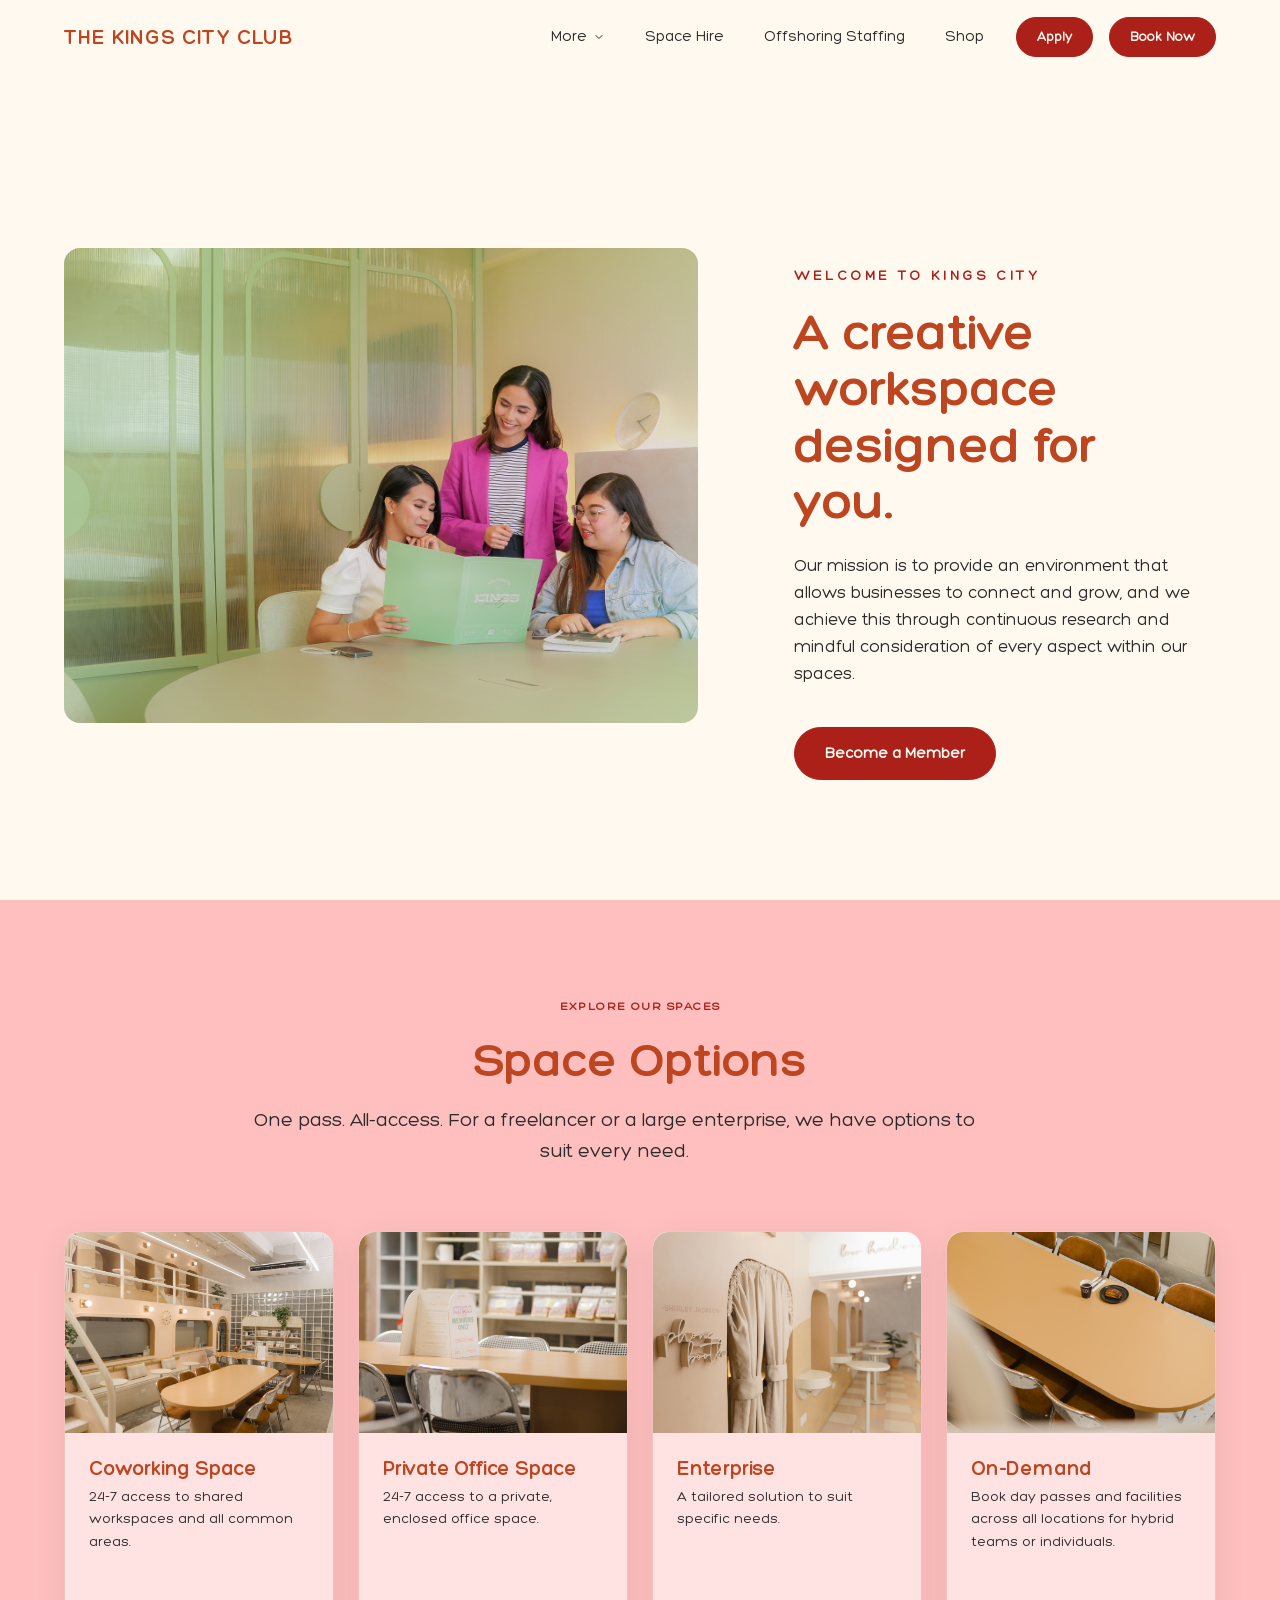
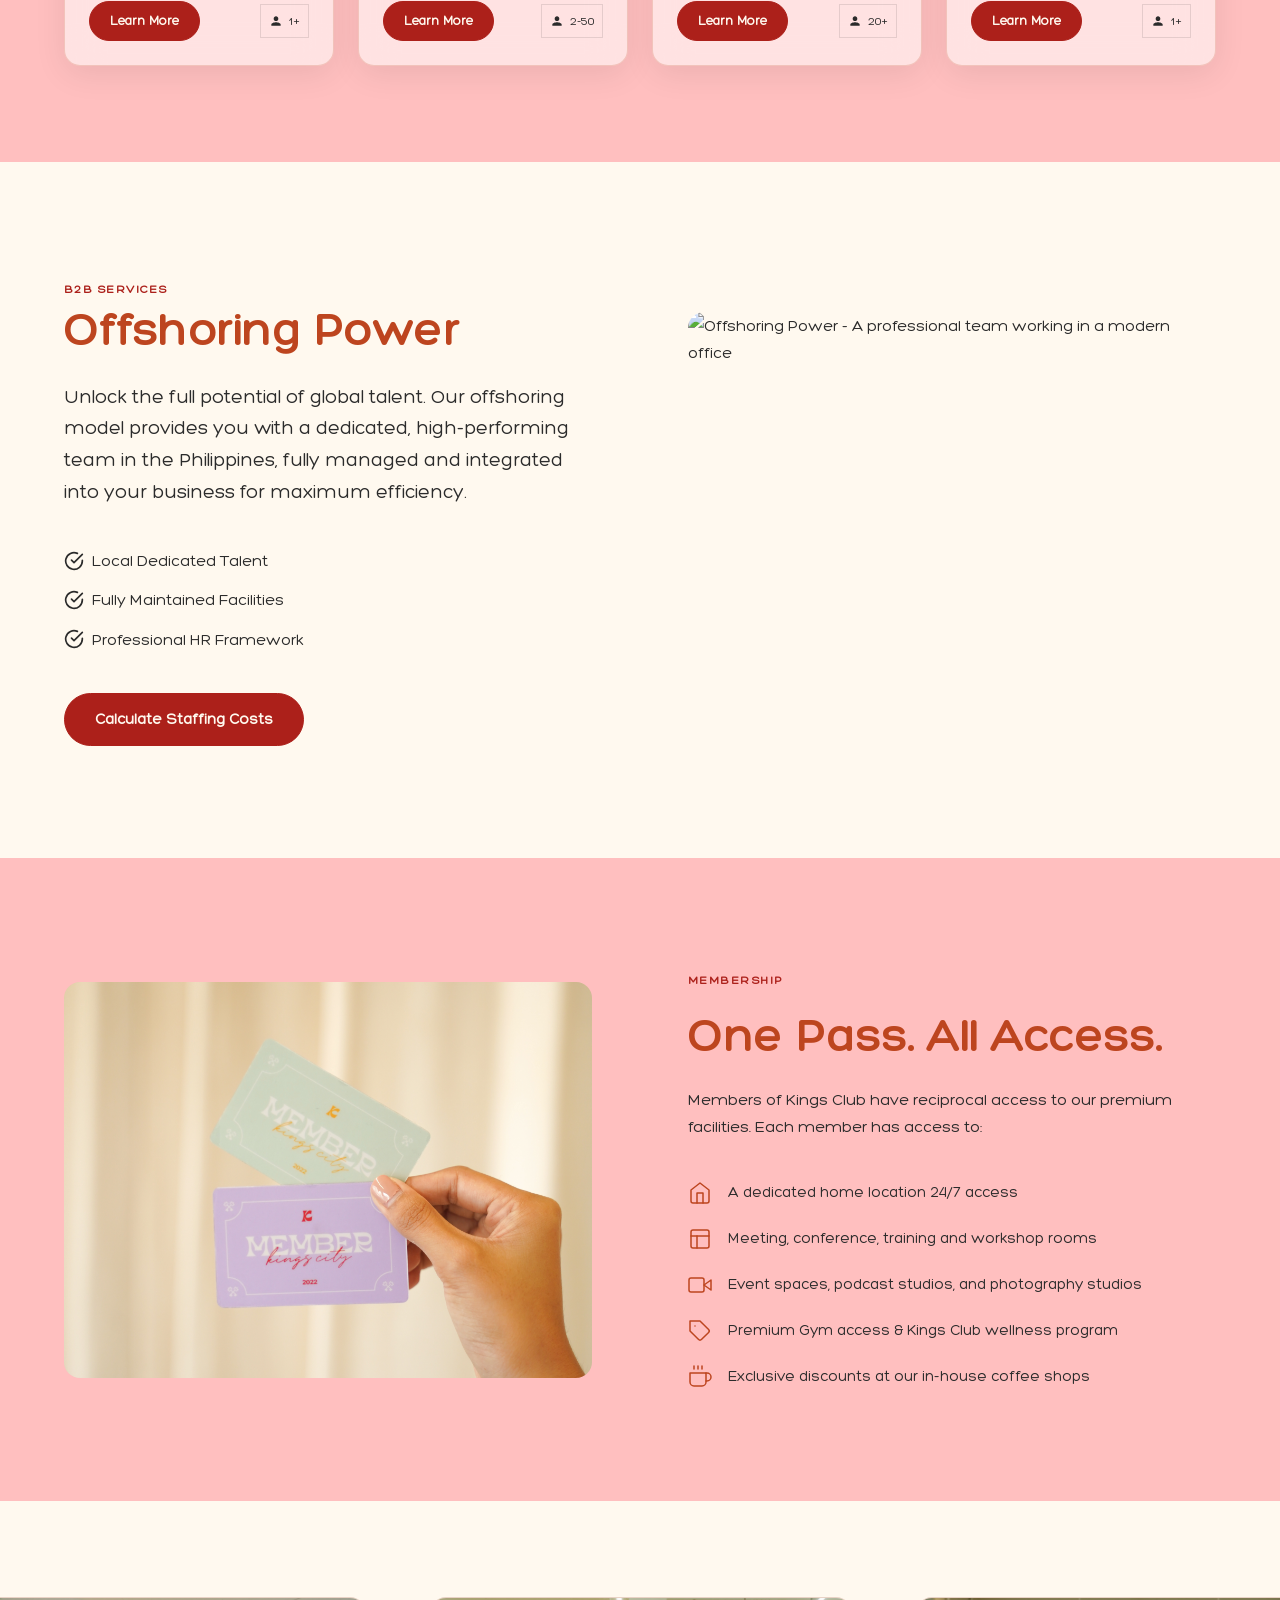
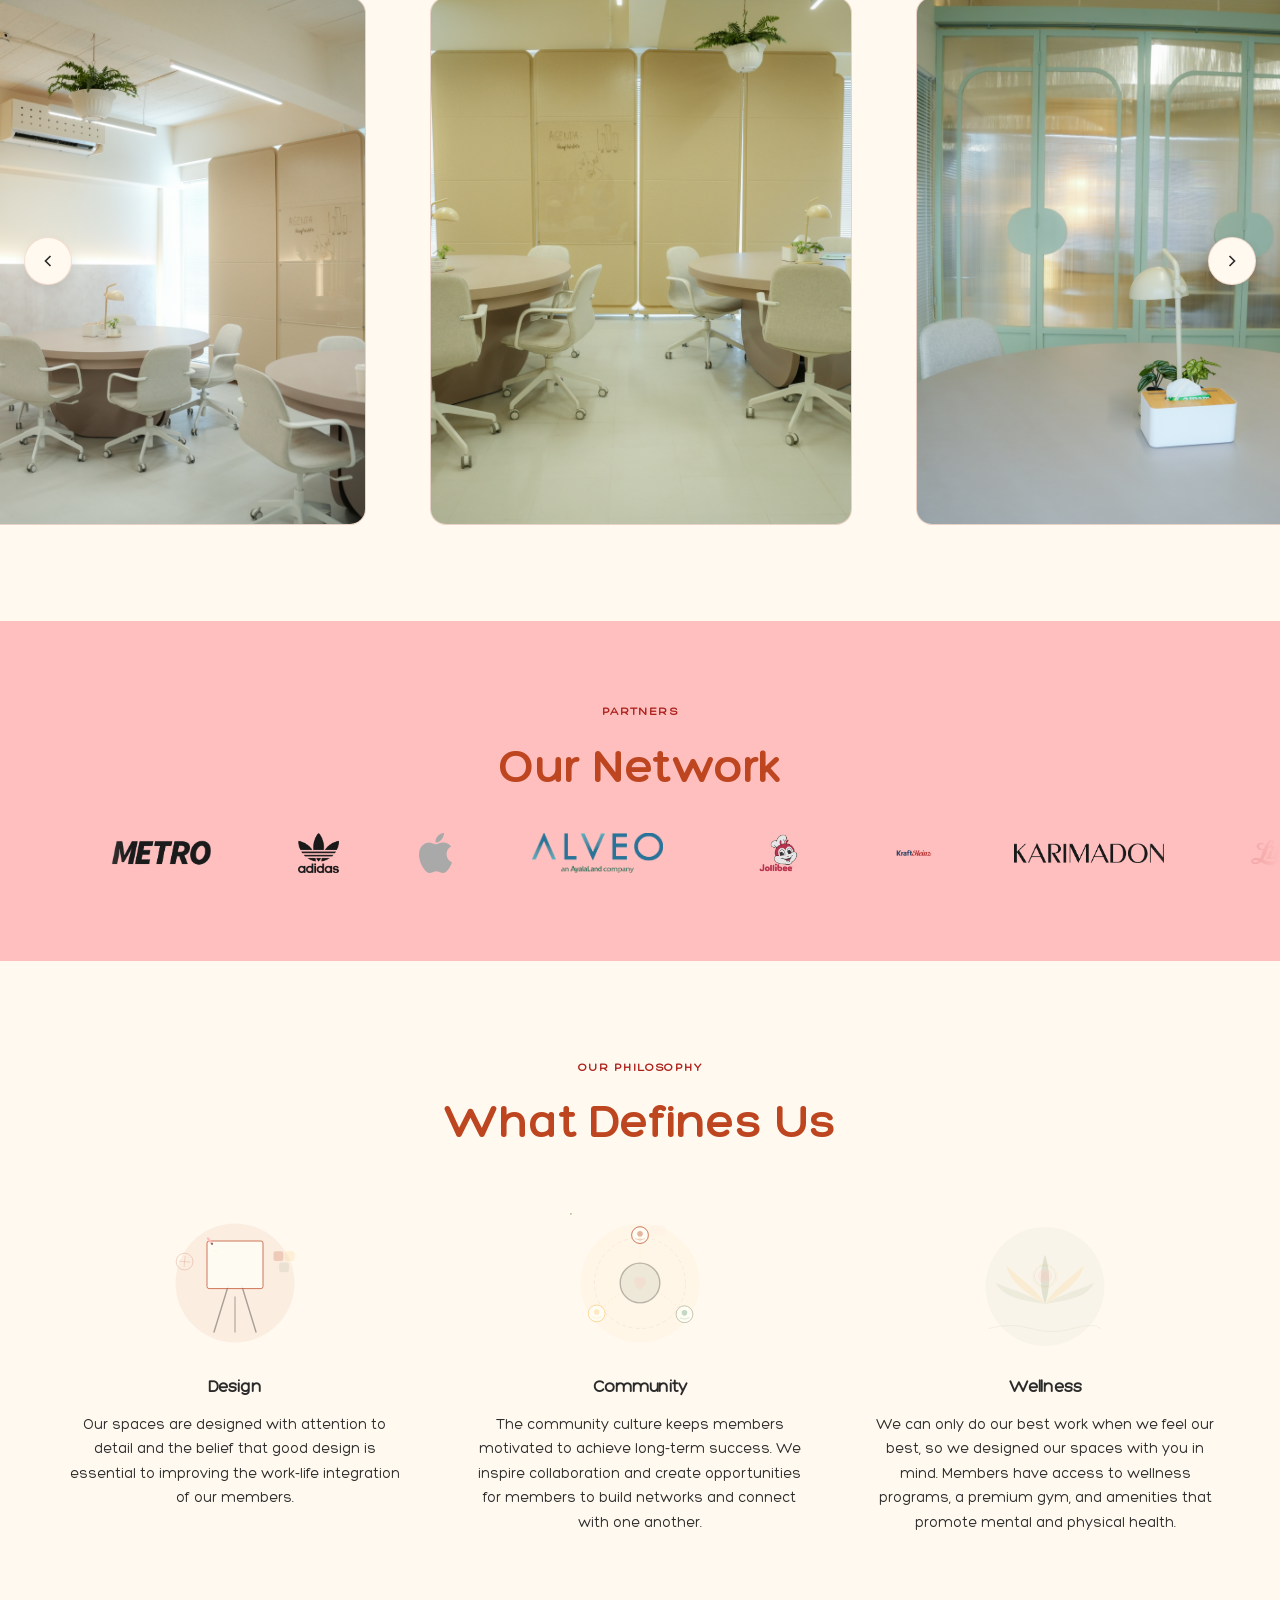
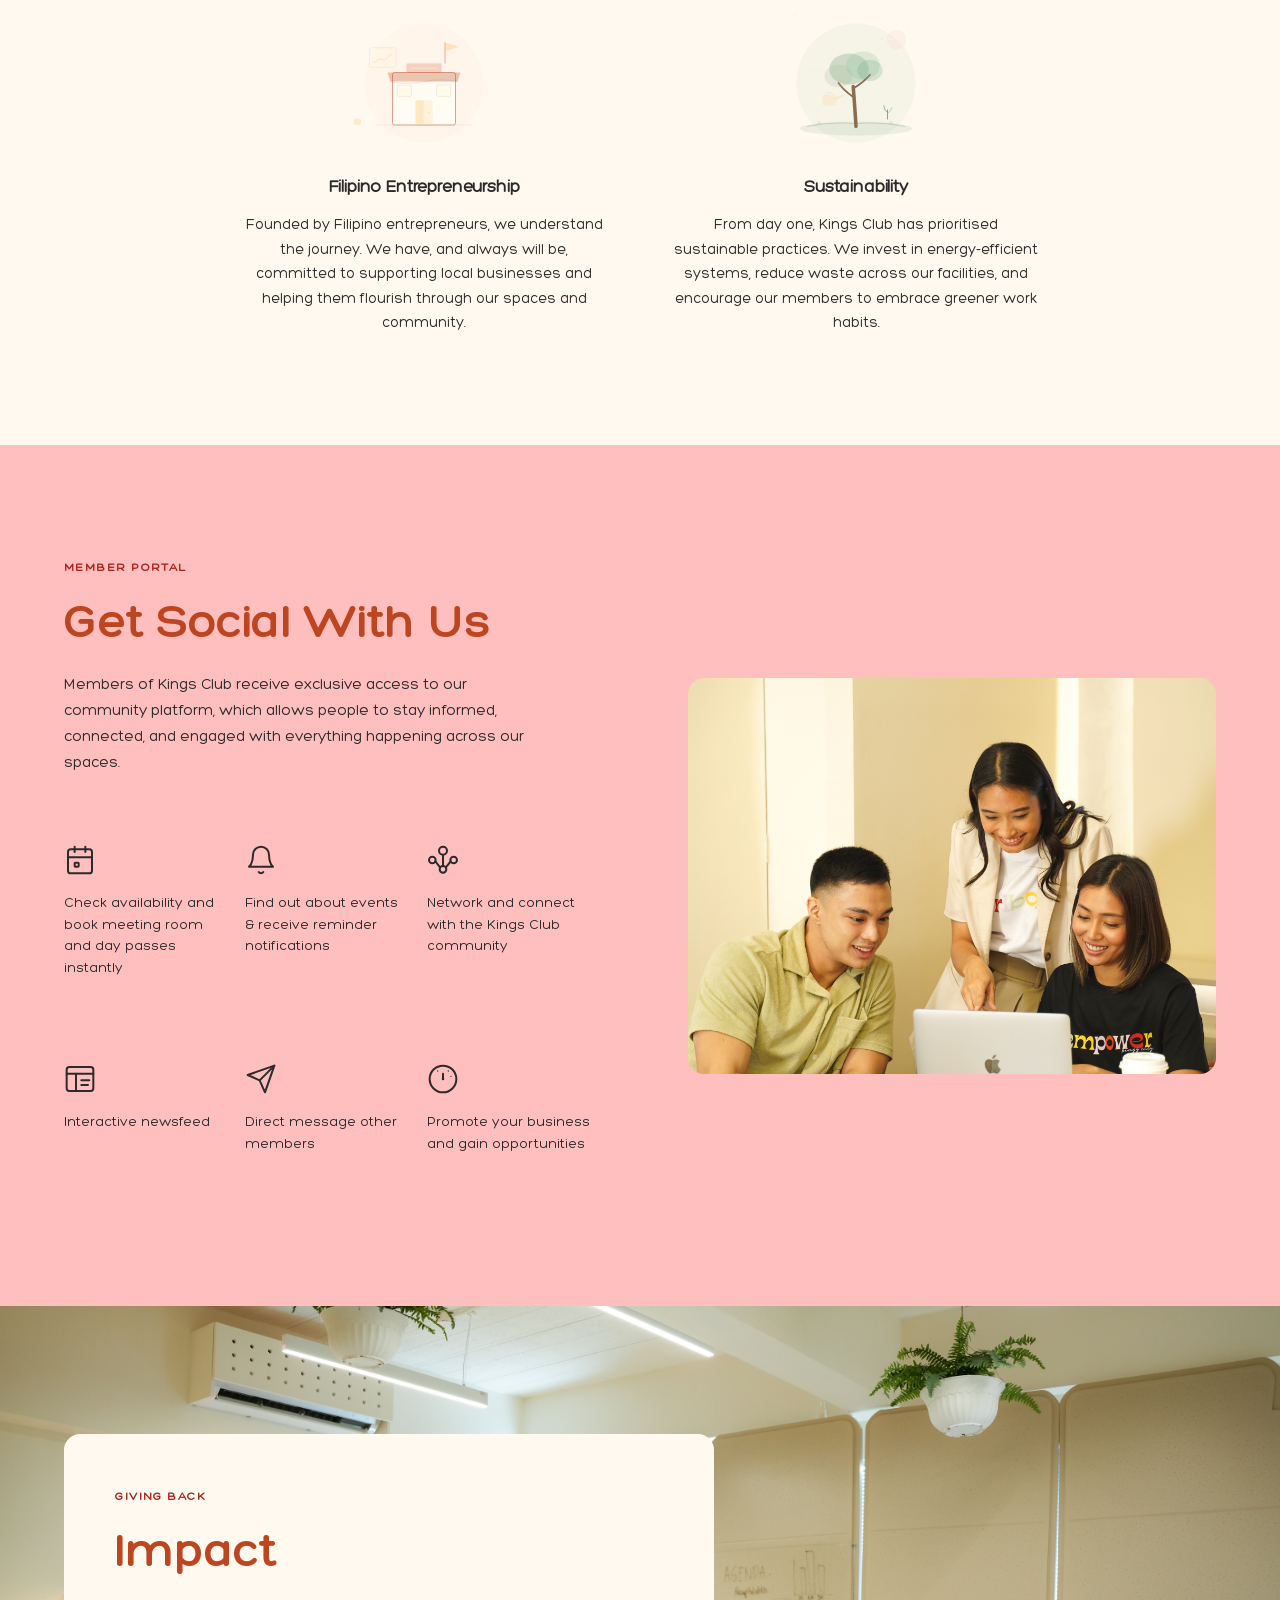
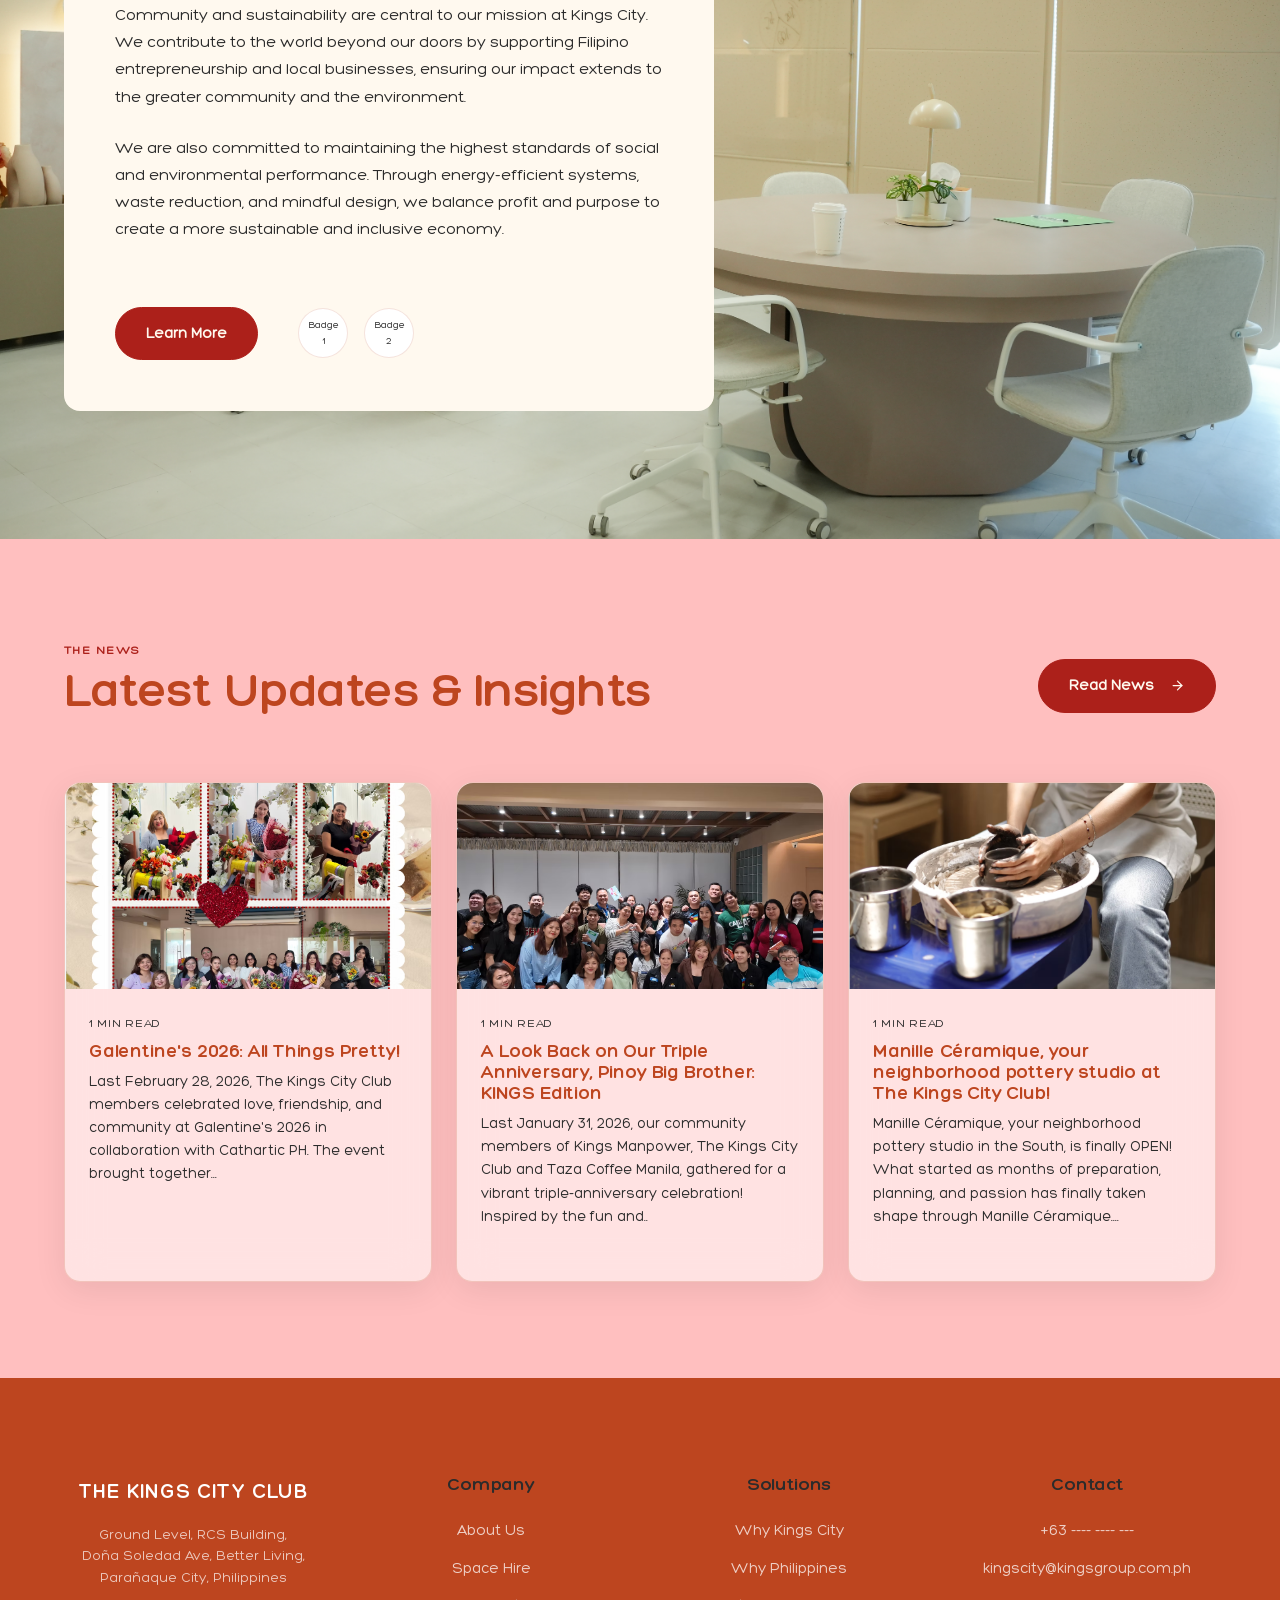
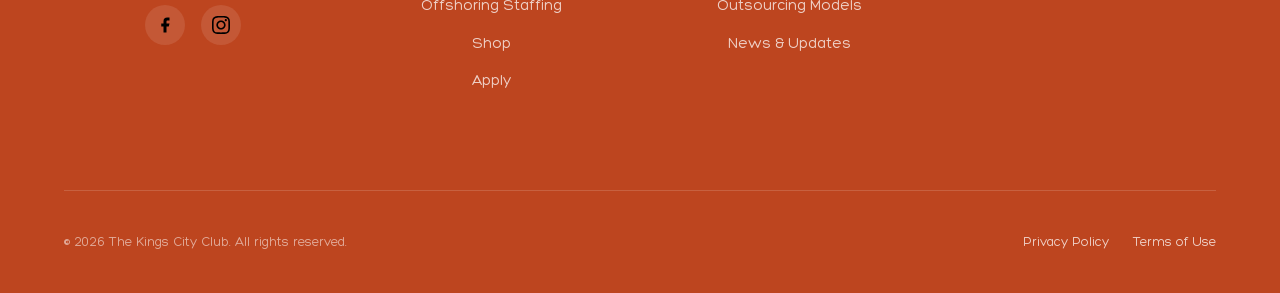
==== commit 1dc75dd9: "style: reformat HTML markup for consistent indentation and tag alignment" ====
--- a/index.html
+++ b/index.html
@@ -47,7 +47,8 @@
           </div>
 
           <!-- text on right -->
-          <div class="split__content animate-fadeInUp hero__content--index" style="align-self: stretch; display: flex; flex-direction: column; justify-content: center; align-items: flex-start;">
+          <div class="split__content animate-fadeInUp hero__content--index"
+            style="align-self: stretch; display: flex; flex-direction: column; justify-content: center; align-items: flex-start;">
             <span class="text-overline hero__overline">Welcome to Kings City</span>
             <h1 class="hero__title hero__title--inner">
               A creative workspace designed for you.</h1>
@@ -163,7 +164,7 @@
               </div>
             </div>
           </article>
-      </div>
+        </div>
     </section>
 
     <!-- offshoring section -->
@@ -211,7 +212,8 @@
           </div>
 
           <div class="split__media">
-            <img src="assets/img/kings_offshoring01.JPG" alt="Offshoring Power - A professional team working in a modern office">
+            <img src="assets/img/kings_offshoring01.JPG"
+              alt="Offshoring Power - A professional team working in a modern office">
           </div>
         </div>
       </div>
@@ -229,8 +231,7 @@
             <span class="text-overline" style="display: block; margin-bottom: var(--space-sm);">Membership</span>
             <h2 style="color: var(--color-primary); margin-bottom: var(--space-md);">
               One Pass. All Access.</h2>
-            <p
-              style="color: var(--color-text-muted); margin-bottom: var(--space-lg);">
+            <p style="color: var(--color-text-muted); margin-bottom: var(--space-lg);">
               Members of Kings Club have reciprocal access to our premium facilities. Each member has access to:</p>
 
             <ul
@@ -296,42 +297,54 @@
       <div class="gallery-carousel" id="gallery-carousel">
         <!-- original set -->
         <div class="gallery-card">
-          <img src="assets/img/Kings_gallery01.jpg" alt="Kings Club Makati" style="width:100%; height:100%; object-fit:cover;">
-        </div>
-        <div class="gallery-card">
-          <img src="assets/img/Kings_gallery02.JPG" alt="Kings Club BGC" style="width:100%; height:100%; object-fit:cover;">
-        </div>
-        <div class="gallery-card">
-          <img src="assets/img/Kings_gallery03.JPG" alt="Kings Club Ortigas" style="width:100%; height:100%; object-fit:cover;">
-        </div>
-        <div class="gallery-card">
-          <img src="assets/img/Kings_gallery04.JPG" alt="Kings Club Alabang" style="width:100%; height:100%; object-fit:cover;">
-        </div>
-        <div class="gallery-card">
-          <img src="assets/img/Kings_gallery05.JPG" alt="Kings Club Quezon City" style="width:100%; height:100%; object-fit:cover;">
-        </div>
-        <div class="gallery-card">
-          <img src="assets/img/Kings_gallery06.JPG" alt="Kings Club Pasay" style="width:100%; height:100%; object-fit:cover;">
+          <img src="assets/img/Kings_gallery01.jpg" alt="Kings Club Makati"
+            style="width:100%; height:100%; object-fit:cover;">
+        </div>
+        <div class="gallery-card">
+          <img src="assets/img/Kings_gallery02.JPG" alt="Kings Club BGC"
+            style="width:100%; height:100%; object-fit:cover;">
+        </div>
+        <div class="gallery-card">
+          <img src="assets/img/Kings_gallery03.JPG" alt="Kings Club Ortigas"
+            style="width:100%; height:100%; object-fit:cover;">
+        </div>
+        <div class="gallery-card">
+          <img src="assets/img/Kings_gallery04.JPG" alt="Kings Club Alabang"
+            style="width:100%; height:100%; object-fit:cover;">
+        </div>
+        <div class="gallery-card">
+          <img src="assets/img/Kings_gallery05.JPG" alt="Kings Club Quezon City"
+            style="width:100%; height:100%; object-fit:cover;">
+        </div>
+        <div class="gallery-card">
+          <img src="assets/img/Kings_gallery06.JPG" alt="Kings Club Pasay"
+            style="width:100%; height:100%; object-fit:cover;">
         </div>
 
         <!-- duplicated set for infinite loop -->
         <div class="gallery-card">
-          <img src="assets/img/Kings_gallery01.jpg" alt="Kings Club Makati" style="width:100%; height:100%; object-fit:cover;">
-        </div>
-        <div class="gallery-card">
-          <img src="assets/img/Kings_gallery02.JPG" alt="Kings Club BGC" style="width:100%; height:100%; object-fit:cover;">
-        </div>
-        <div class="gallery-card">
-          <img src="assets/img/Kings_gallery03.JPG" alt="Kings Club Ortigas" style="width:100%; height:100%; object-fit:cover;">
-        </div>
-        <div class="gallery-card">
-          <img src="assets/img/Kings_gallery04.JPG" alt="Kings Club Alabang" style="width:100%; height:100%; object-fit:cover;">
-        </div>
-        <div class="gallery-card">
-          <img src="assets/img/Kings_gallery05.JPG" alt="Kings Club Quezon City" style="width:100%; height:100%; object-fit:cover;">
-        </div>
-        <div class="gallery-card">
-          <img src="assets/img/Kings_gallery06.JPG" alt="Kings Club Pasay" style="width:100%; height:100%; object-fit:cover;">
+          <img src="assets/img/Kings_gallery01.jpg" alt="Kings Club Makati"
+            style="width:100%; height:100%; object-fit:cover;">
+        </div>
+        <div class="gallery-card">
+          <img src="assets/img/Kings_gallery02.JPG" alt="Kings Club BGC"
+            style="width:100%; height:100%; object-fit:cover;">
+        </div>
+        <div class="gallery-card">
+          <img src="assets/img/Kings_gallery03.JPG" alt="Kings Club Ortigas"
+            style="width:100%; height:100%; object-fit:cover;">
+        </div>
+        <div class="gallery-card">
+          <img src="assets/img/Kings_gallery04.JPG" alt="Kings Club Alabang"
+            style="width:100%; height:100%; object-fit:cover;">
+        </div>
+        <div class="gallery-card">
+          <img src="assets/img/Kings_gallery05.JPG" alt="Kings Club Quezon City"
+            style="width:100%; height:100%; object-fit:cover;">
+        </div>
+        <div class="gallery-card">
+          <img src="assets/img/Kings_gallery06.JPG" alt="Kings Club Pasay"
+            style="width:100%; height:100%; object-fit:cover;">
         </div>
       </div>
 
@@ -406,28 +419,48 @@
       <div class="container container--wide trust-bar-wrapper">
         <div class="trust-bar">
           <!-- set 1 -->
-          <div class="trust-bar__logo-box"><img src="assets/img/Trusted Brands/Metro.png" alt="Metro" class="trust-bar__logo"></div>
-          <div class="trust-bar__logo-box"><img src="assets/img/Trusted Brands/512px-Original_Adidas_logo.svg.png" alt="Adidas" class="trust-bar__logo"></div>
-          <div class="trust-bar__logo-box"><img src="assets/img/Trusted Brands/512px-Apple_logo_grey.svg.png" alt="Apple" class="trust-bar__logo"></div>
-          <div class="trust-bar__logo-box"><img src="assets/img/Trusted Brands/Alveo.png" alt="Alveo" class="trust-bar__logo"></div>
-          <div class="trust-bar__logo-box"><img src="assets/img/Trusted Brands/Jollibee.png" alt="Jollibee" class="trust-bar__logo"></div>
-          <div class="trust-bar__logo-box"><img src="assets/img/Trusted Brands/kraft_heinz-logo-brandlogos.net.png" alt="Kraft" class="trust-bar__logo"></div>
-          <div class="trust-bar__logo-box"><img src="assets/img/Trusted Brands/karimadon.png" alt="Karimadon" class="trust-bar__logo"></div>
-          <div class="trust-bar__logo-box"><img src="assets/img/Trusted Brands/Libby_s_(logo)-01.png" alt="Libbys" class="trust-bar__logo"></div>
-          <div class="trust-bar__logo-box"><img src="assets/img/Trusted Brands/Ma-Ling-Logo1.png" alt="Ma-Ling" class="trust-bar__logo"></div>
-          <div class="trust-bar__logo-box"><img src="assets/img/Trusted Brands/mamypoko.png" alt="MamyPoko" class="trust-bar__logo"></div>
+          <div class="trust-bar__logo-box"><img src="assets/img/Trusted Brands/Metro.png" alt="Metro"
+              class="trust-bar__logo"></div>
+          <div class="trust-bar__logo-box"><img src="assets/img/Trusted Brands/512px-Original_Adidas_logo.svg.png"
+              alt="Adidas" class="trust-bar__logo"></div>
+          <div class="trust-bar__logo-box"><img src="assets/img/Trusted Brands/512px-Apple_logo_grey.svg.png"
+              alt="Apple" class="trust-bar__logo"></div>
+          <div class="trust-bar__logo-box"><img src="assets/img/Trusted Brands/Alveo.png" alt="Alveo"
+              class="trust-bar__logo"></div>
+          <div class="trust-bar__logo-box"><img src="assets/img/Trusted Brands/Jollibee.png" alt="Jollibee"
+              class="trust-bar__logo"></div>
+          <div class="trust-bar__logo-box"><img src="assets/img/Trusted Brands/kraft_heinz-logo-brandlogos.net.png"
+              alt="Kraft" class="trust-bar__logo"></div>
+          <div class="trust-bar__logo-box"><img src="assets/img/Trusted Brands/karimadon.png" alt="Karimadon"
+              class="trust-bar__logo"></div>
+          <div class="trust-bar__logo-box"><img src="assets/img/Trusted Brands/Libby_s_(logo)-01.png" alt="Libbys"
+              class="trust-bar__logo"></div>
+          <div class="trust-bar__logo-box"><img src="assets/img/Trusted Brands/Ma-Ling-Logo1.png" alt="Ma-Ling"
+              class="trust-bar__logo"></div>
+          <div class="trust-bar__logo-box"><img src="assets/img/Trusted Brands/mamypoko.png" alt="MamyPoko"
+              class="trust-bar__logo"></div>
 
           <!-- set 2 -->
-          <div class="trust-bar__logo-box"><img src="assets/img/Trusted Brands/Metro.png" alt="Metro" class="trust-bar__logo"></div>
-          <div class="trust-bar__logo-box"><img src="assets/img/Trusted Brands/512px-Original_Adidas_logo.svg.png" alt="Adidas" class="trust-bar__logo"></div>
-          <div class="trust-bar__logo-box"><img src="assets/img/Trusted Brands/512px-Apple_logo_grey.svg.png" alt="Apple" class="trust-bar__logo"></div>
-          <div class="trust-bar__logo-box"><img src="assets/img/Trusted Brands/Alveo.png" alt="Alveo" class="trust-bar__logo"></div>
-          <div class="trust-bar__logo-box"><img src="assets/img/Trusted Brands/Jollibee.png" alt="Jollibee" class="trust-bar__logo"></div>
-          <div class="trust-bar__logo-box"><img src="assets/img/Trusted Brands/kraft_heinz-logo-brandlogos.net.png" alt="Kraft" class="trust-bar__logo"></div>
-          <div class="trust-bar__logo-box"><img src="assets/img/Trusted Brands/karimadon.png" alt="Karimadon" class="trust-bar__logo"></div>
-          <div class="trust-bar__logo-box"><img src="assets/img/Trusted Brands/Libby_s_(logo)-01.png" alt="Libbys" class="trust-bar__logo"></div>
-          <div class="trust-bar__logo-box"><img src="assets/img/Trusted Brands/Ma-Ling-Logo1.png" alt="Ma-Ling" class="trust-bar__logo"></div>
-          <div class="trust-bar__logo-box"><img src="assets/img/Trusted Brands/mamypoko.png" alt="MamyPoko" class="trust-bar__logo"></div>
+          <div class="trust-bar__logo-box"><img src="assets/img/Trusted Brands/Metro.png" alt="Metro"
+              class="trust-bar__logo"></div>
+          <div class="trust-bar__logo-box"><img src="assets/img/Trusted Brands/512px-Original_Adidas_logo.svg.png"
+              alt="Adidas" class="trust-bar__logo"></div>
+          <div class="trust-bar__logo-box"><img src="assets/img/Trusted Brands/512px-Apple_logo_grey.svg.png"
+              alt="Apple" class="trust-bar__logo"></div>
+          <div class="trust-bar__logo-box"><img src="assets/img/Trusted Brands/Alveo.png" alt="Alveo"
+              class="trust-bar__logo"></div>
+          <div class="trust-bar__logo-box"><img src="assets/img/Trusted Brands/Jollibee.png" alt="Jollibee"
+              class="trust-bar__logo"></div>
+          <div class="trust-bar__logo-box"><img src="assets/img/Trusted Brands/kraft_heinz-logo-brandlogos.net.png"
+              alt="Kraft" class="trust-bar__logo"></div>
+          <div class="trust-bar__logo-box"><img src="assets/img/Trusted Brands/karimadon.png" alt="Karimadon"
+              class="trust-bar__logo"></div>
+          <div class="trust-bar__logo-box"><img src="assets/img/Trusted Brands/Libby_s_(logo)-01.png" alt="Libbys"
+              class="trust-bar__logo"></div>
+          <div class="trust-bar__logo-box"><img src="assets/img/Trusted Brands/Ma-Ling-Logo1.png" alt="Ma-Ling"
+              class="trust-bar__logo"></div>
+          <div class="trust-bar__logo-box"><img src="assets/img/Trusted Brands/mamypoko.png" alt="MamyPoko"
+              class="trust-bar__logo"></div>
         </div>
       </div>
     </section>
@@ -437,35 +470,50 @@
       <div class="container text-center">
         <div class="section__header">
           <span class="text-overline" style="display: block; margin-bottom: var(--space-sm);">Our Philosophy</span>
-          <h2 class="philosophy__title" style="color: var(--color-primary); margin-bottom: var(--space-xl);">What Defines Us</h2>
+          <h2 class="philosophy__title" style="color: var(--color-primary); margin-bottom: var(--space-xl);">What
+            Defines Us</h2>
         </div>
         <div class="philosophy-grid philosophy-grid--top stagger-children">
           <div class="philosophy-item animate-fadeInUp">
-            <div class="philosophy-item__icon-wrap"><img src="assets/svg/defines-design.svg" alt="Design" width="140" height="140"></div>
+            <div class="philosophy-item__icon-wrap"><img src="assets/svg/defines-design.svg" alt="Design" width="140"
+                height="140"></div>
             <h3 class="philosophy-item__title">Design</h3>
-            <p class="philosophy-item__text">Our spaces are designed with attention to detail and the belief that good design is essential to improving the work-life integration of our members.</p>
+            <p class="philosophy-item__text">Our spaces are designed with attention to detail and the belief that good
+              design is essential to improving the work-life integration of our members.</p>
           </div>
           <div class="philosophy-item animate-fadeInUp">
-            <div class="philosophy-item__icon-wrap"><img src="assets/svg/defines-community.svg" alt="Community" width="140" height="140"></div>
+            <div class="philosophy-item__icon-wrap"><img src="assets/svg/defines-community.svg" alt="Community"
+                width="140" height="140"></div>
             <h3 class="philosophy-item__title">Community</h3>
-            <p class="philosophy-item__text">The community culture keeps members motivated to achieve long-term success. We inspire collaboration and create opportunities for members to build networks and connect with one another.</p>
+            <p class="philosophy-item__text">The community culture keeps members motivated to achieve long-term success.
+              We inspire collaboration and create opportunities for members to build networks and connect with one
+              another.</p>
           </div>
           <div class="philosophy-item animate-fadeInUp">
-            <div class="philosophy-item__icon-wrap"><img src="assets/svg/defines-wellness.svg" alt="Wellness" width="140" height="140"></div>
+            <div class="philosophy-item__icon-wrap"><img src="assets/svg/defines-wellness.svg" alt="Wellness"
+                width="140" height="140"></div>
             <h3 class="philosophy-item__title">Wellness</h3>
-            <p class="philosophy-item__text">We can only do our best work when we feel our best, so we designed our spaces with you in mind. Members have access to wellness programs, a premium gym, and amenities that promote mental and physical health.</p>
+            <p class="philosophy-item__text">We can only do our best work when we feel our best, so we designed our
+              spaces with you in mind. Members have access to wellness programs, a premium gym, and amenities that
+              promote mental and physical health.</p>
           </div>
         </div>
         <div class="philosophy-grid philosophy-grid--bottom stagger-children">
           <div class="philosophy-item animate-fadeInUp">
-            <div class="philosophy-item__icon-wrap"><img src="assets/svg/defines-entrepreneurship.svg" alt="Filipino Entrepreneurship" width="140" height="140"></div>
+            <div class="philosophy-item__icon-wrap"><img src="assets/svg/defines-entrepreneurship.svg"
+                alt="Filipino Entrepreneurship" width="140" height="140"></div>
             <h3 class="philosophy-item__title">Filipino Entrepreneurship</h3>
-            <p class="philosophy-item__text">Founded by Filipino entrepreneurs, we understand the journey. We have, and always will be, committed to supporting local businesses and helping them flourish through our spaces and community.</p>
+            <p class="philosophy-item__text">Founded by Filipino entrepreneurs, we understand the journey. We have, and
+              always will be, committed to supporting local businesses and helping them flourish through our spaces and
+              community.</p>
           </div>
           <div class="philosophy-item animate-fadeInUp">
-            <div class="philosophy-item__icon-wrap"><img src="assets/svg/defines-sustainability.svg" alt="Sustainability" width="140" height="140"></div>
+            <div class="philosophy-item__icon-wrap"><img src="assets/svg/defines-sustainability.svg"
+                alt="Sustainability" width="140" height="140"></div>
             <h3 class="philosophy-item__title">Sustainability</h3>
-            <p class="philosophy-item__text">From day one, Kings Club has prioritised sustainable practices. We invest in energy-efficient systems, reduce waste across our facilities, and encourage our members to embrace greener work habits.</p>
+            <p class="philosophy-item__text">From day one, Kings Club has prioritised sustainable practices. We invest
+              in energy-efficient systems, reduce waste across our facilities, and encourage our members to embrace
+              greener work habits.</p>
           </div>
         </div>
       </div>
@@ -481,8 +529,7 @@
             <span class="text-overline" style="display: block; margin-bottom: var(--space-sm);">Member Portal</span>
             <h2 style="color: var(--color-primary); margin-bottom: var(--space-md);">
               Get Social With Us</h2>
-            <p
-              style="color: var(--color-text-muted); font-size: 0.95rem; line-height: 1.7; max-width: 480px;">
+            <p style="color: var(--color-text-muted); font-size: 0.95rem; line-height: 1.7; max-width: 480px;">
               Members of Kings Club receive exclusive access to our community platform, which allows people to stay
               informed, connected, and engaged with everything happening across our spaces.</p>
 
@@ -590,7 +637,8 @@
     <!-- impact section -->
     <section class="section content-panel section--impact" style="position: relative; padding: var(--space-3xl) 0;">
       <!-- impact background image -->
-      <img src="assets/img/kings_impact01.jpg" alt="Impact - Giving Back" style="position: absolute; inset: 0; width: 100%; height: 100%; object-fit: cover; z-index: 0;">
+      <img src="assets/img/kings_impact01.JPG" alt="Impact - Giving Back"
+        style="position: absolute; inset: 0; width: 100%; height: 100%; object-fit: cover; z-index: 0;">
 
       <div class="container" style="position: relative; z-index: 1;">
         <div class="impact-card"
@@ -661,7 +709,8 @@
               style="width: 100%; aspect-ratio: 16/9; object-fit: cover; border-radius: var(--radius-card) var(--radius-card) 0 0;">
             <div class="journal-card__body">
               <div class="journal-card__meta">1 min read</div>
-              <h3 class="journal-card__title">A Look Back on Our Triple Anniversary, Pinoy Big Brother: KINGS Edition</h3>
+              <h3 class="journal-card__title">A Look Back on Our Triple Anniversary, Pinoy Big Brother: KINGS Edition
+              </h3>
               <p class="journal-card__excerpt">Last January 31, 2026, our community members of Kings Manpower, The Kings
                 City Club and Taza Coffee Manila, gathered for a vibrant triple-anniversary celebration! Inspired by the
                 fun and..</p>
@@ -739,7 +788,4 @@
   </script>
 </body>
 
-</html>
-
-
-
+</html>
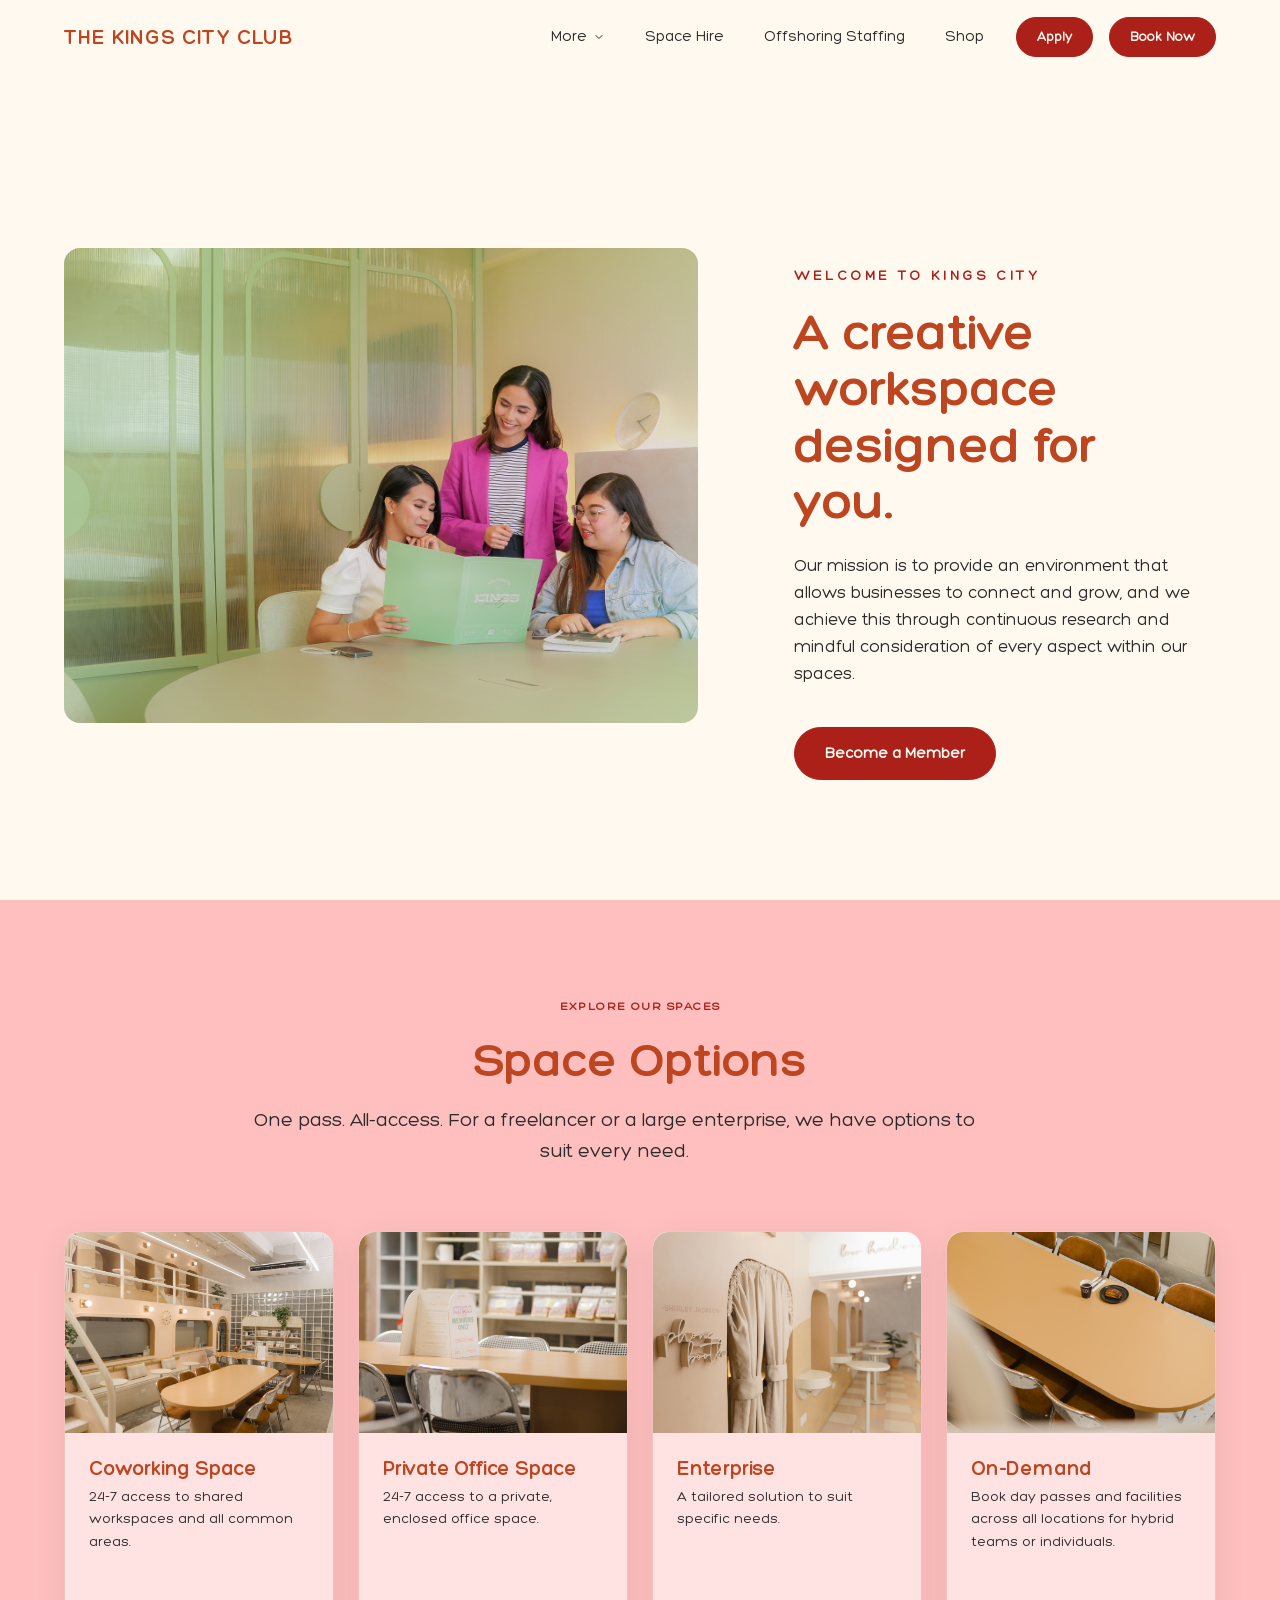
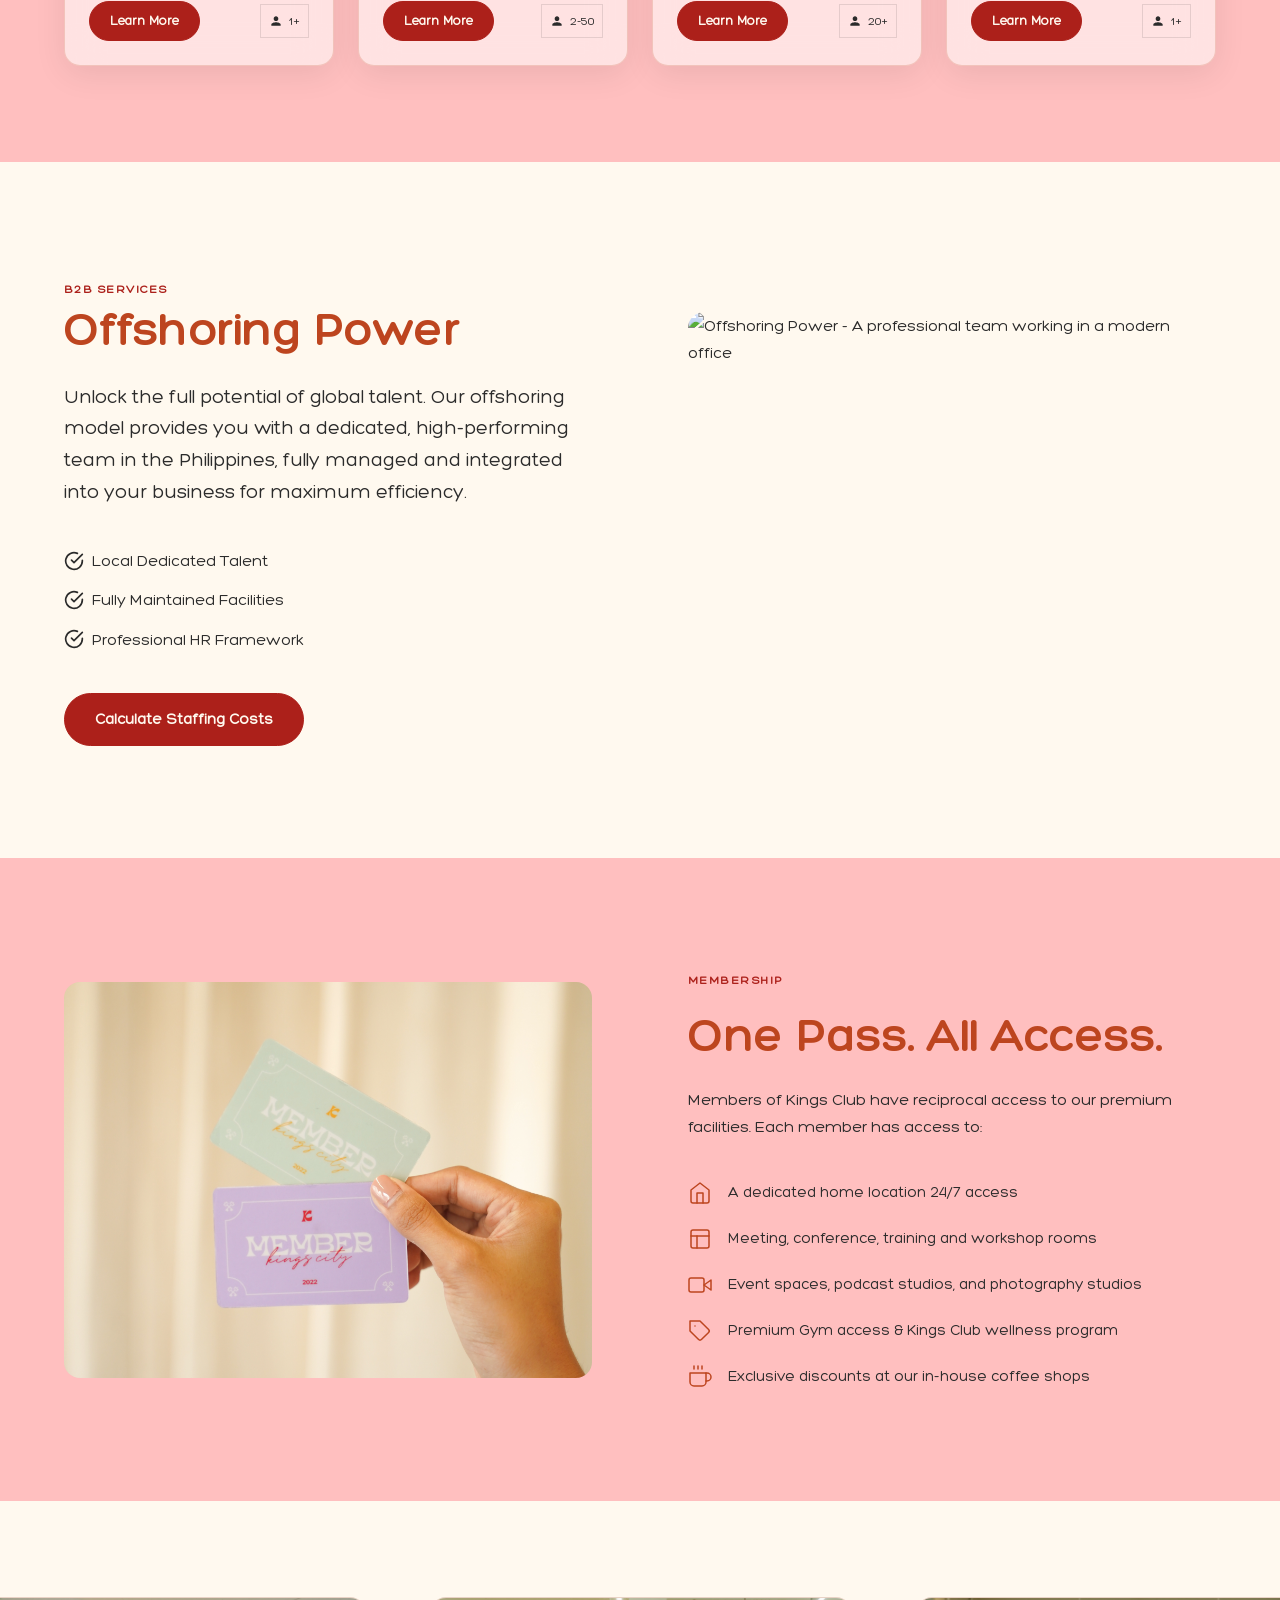
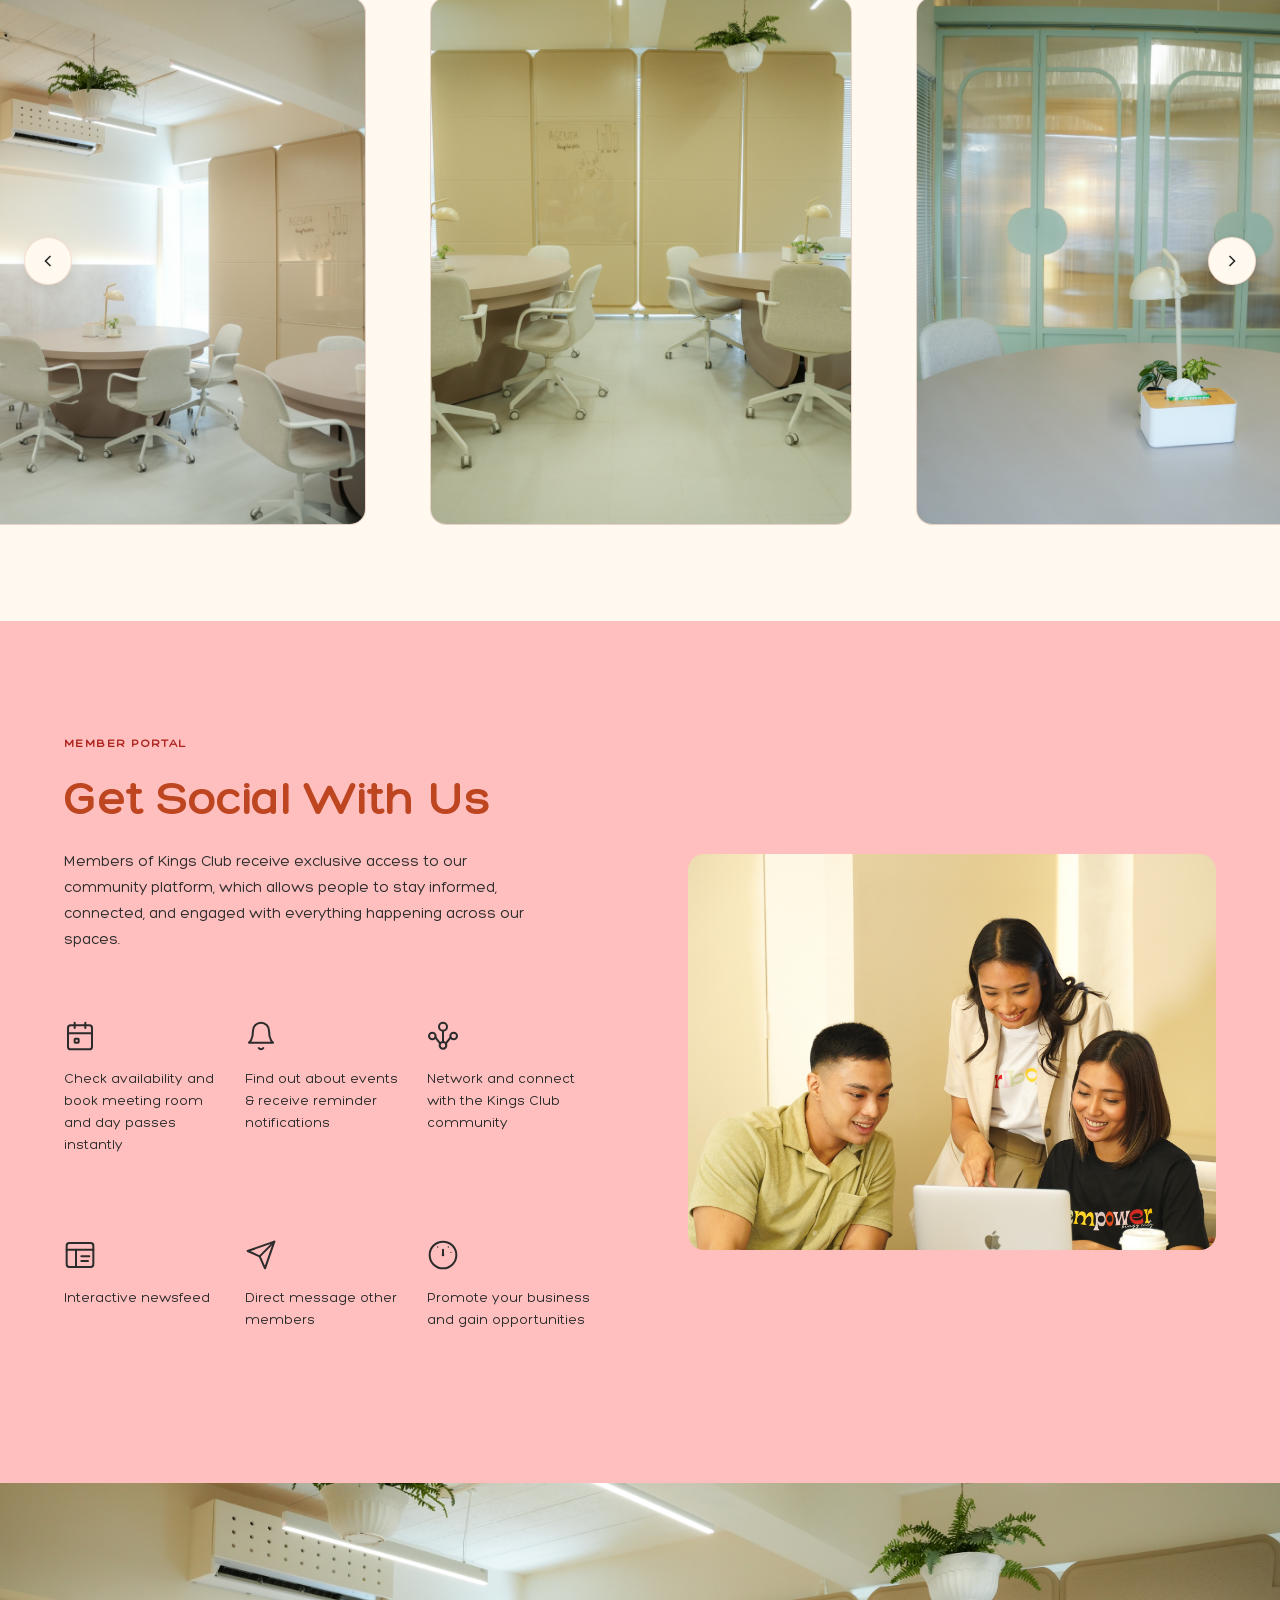
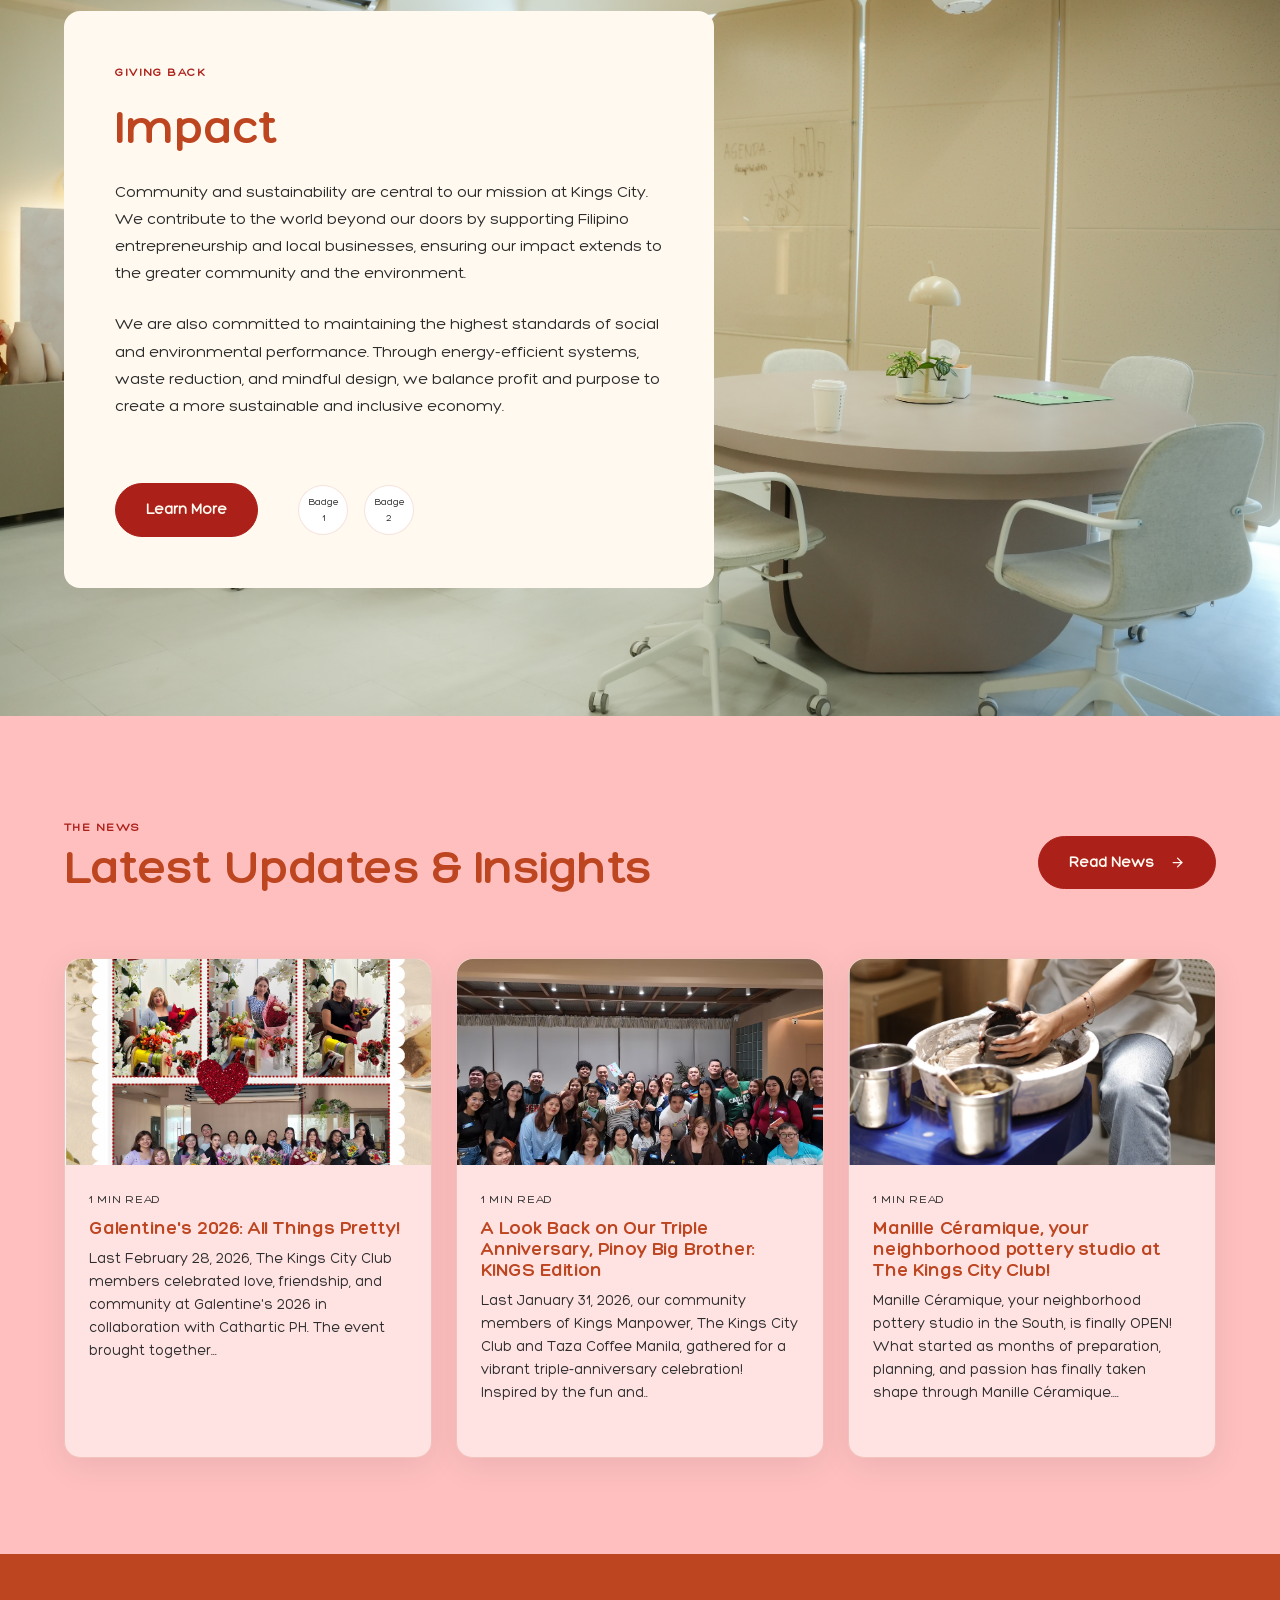
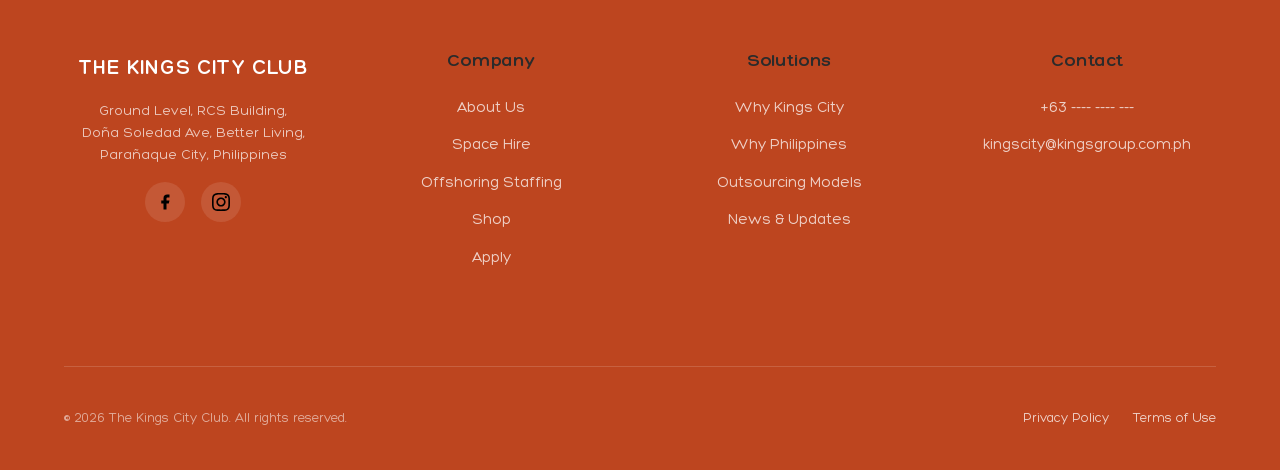
==== commit 626572d6: "feat: add WordPress theme files, utility scripts, and reformat index.html" ====
--- a/index.html
+++ b/index.html
@@ -1,360 +1,299 @@
 <!DOCTYPE html>
+
 <html lang="en">
-
 <head>
-  <meta charset="UTF-8">
-  <meta name="viewport" content="width=device-width, initial-scale=1.0">
-  <title>Kings City | Premium Co-Working & Offshoring Space</title>
-  <meta name="description"
-    content="Find the perfect blend of productivity and community in our vibrant workspaces in Parañaque City, Philippines.">
-
-  <!-- css -->
-  <link rel="stylesheet" href="assets/css/style.css?v=4.0">
-  <link rel="stylesheet" href="assets/css/layout.css?v=4.0">
-
-  <!-- seo / open graph -->
-  <meta property="og:title" content="Kings City | Premium Co-Working & Offshoring Space">
-  <meta property="og:type" content="website">
-  <meta property="og:image" content=""> <!-- add og image url -->
+<meta charset="utf-8"/>
+<meta content="width=device-width, initial-scale=1.0" name="viewport"/>
+<title>Kings City | Premium Co-Working &amp; Offshoring Space</title>
+<meta content="Find the perfect blend of productivity and community in our vibrant workspaces in Parañaque City, Philippines." name="description"/>
+<!-- css -->
+<link href="assets/css/style.css?v=4.0" rel="stylesheet"/>
+<link href="assets/css/layout.css?v=4.0" rel="stylesheet"/>
+<!-- seo / open graph -->
+<meta content="Kings City | Premium Co-Working &amp; Offshoring Space" property="og:title"/>
+<meta content="website" property="og:type"/>
+<meta content="" property="og:image"/> <!-- add og image url -->
 </head>
-
 <body>
-  <a href="#main-content" class="skip-link">Skip to main content</a>
-
-  <!-- global header placeholder -->
-  <div id="site-header-container"></div>
-
-  <!-- main content -->
-  <main id="main-content">
-
-    <!-- hero section -->
-    <section id="hero-section" class="hero premium-hero">
-      <div class="container grid-12">
-        <div class="col-12 split" style="align-items: flex-start;">
-
-          <!-- slider on left -->
-          <div class="split__media hero__slider" id="hero-slider"
-            style="position: relative; aspect-ratio: 4/3; overflow: hidden; border-radius: var(--radius-card);">
-            <!-- slide 1 -->
-            <img class="hero__slide is-active" src="assets/img/KingCity Banner.png" alt="Kings City Banner"
-              style="position: absolute; inset: 0; width: 100%; height: 100%; object-fit: cover; opacity: 1; transition: opacity 1s ease-in-out;">
-            <!-- slide 2 -->
-            <img class="hero__slide" src="assets/img/Kings_Place.jpg" alt="Kings Place"
-              style="position: absolute; inset: 0; width: 100%; height: 100%; object-fit: cover; opacity: 0; transition: opacity 1s ease-in-out;">
-            <!-- slide 3 -->
-            <img class="hero__slide" src="assets/img/Kings_bag.jpg" alt="Kings Bag"
-              style="position: absolute; inset: 0; width: 100%; height: 100%; object-fit: cover; opacity: 0; transition: opacity 1s ease-in-out;">
-          </div>
-
-          <!-- text on right -->
-          <div class="split__content animate-fadeInUp hero__content--index"
-            style="align-self: stretch; display: flex; flex-direction: column; justify-content: center; align-items: flex-start;">
-            <span class="text-overline hero__overline">Welcome to Kings City</span>
-            <h1 class="hero__title hero__title--inner">
+<a class="skip-link" href="#main-content">Skip to main content</a>
+<!-- global header placeholder -->
+<div id="site-header-container"></div>
+<!-- main content -->
+<main id="main-content">
+<!-- hero section -->
+<section class="hero premium-hero" id="hero-section">
+<div class="container grid-12">
+<div class="col-12 split" style="align-items: flex-start;">
+<!-- slider on left -->
+<div class="split__media hero__slider" id="hero-slider" style="position: relative; aspect-ratio: 4/3; overflow: hidden; border-radius: var(--radius-card);">
+<!-- slide 1 -->
+<img alt="Kings City Banner" class="hero__slide is-active" src="assets/img/KingCity Banner.png" style="position: absolute; inset: 0; width: 100%; height: 100%; object-fit: cover; opacity: 1; transition: opacity 1s ease-in-out;"/>
+<!-- slide 2 -->
+<img alt="Kings Place" class="hero__slide" src="assets/img/Kings_Place.jpg" style="position: absolute; inset: 0; width: 100%; height: 100%; object-fit: cover; opacity: 0; transition: opacity 1s ease-in-out;"/>
+<!-- slide 3 -->
+<img alt="Kings Bag" class="hero__slide" src="assets/img/Kings_bag.jpg" style="position: absolute; inset: 0; width: 100%; height: 100%; object-fit: cover; opacity: 0; transition: opacity 1s ease-in-out;"/>
+</div>
+<!-- text on right -->
+<div class="split__content animate-fadeInUp hero__content--index" style="align-self: stretch; display: flex; flex-direction: column; justify-content: center; align-items: flex-start;">
+<span class="text-overline hero__overline">Welcome to Kings City</span>
+<h1 class="hero__title hero__title--inner">
               A creative workspace designed for you.</h1>
-            <p class="hero__subtitle">
+<p class="hero__subtitle">
               Our mission is to provide an environment that allows businesses to connect and grow, and we achieve this
               through continuous research and mindful consideration of every aspect within our spaces.</p>
-            <div class="hero__actions hero__actions--index">
-              <a href="apply.html" class="btn">
+<div class="hero__actions hero__actions--index">
+<a class="btn" href="apply.html">
                 Become a Member
               </a>
-            </div>
-          </div>
-
-        </div>
-      </div>
-    </section>
-
-
-
-    <!-- spaces section -->
-    <section class="section content-panel">
-      <div class="container">
-        <div class="section__header text-center mx-auto" style="max-width: 800px; margin-bottom: var(--space-xl);">
-          <span class="text-overline" style="display: block; margin-bottom: var(--space-sm);">Explore Our Spaces</span>
-          <h2 style="color: var(--color-primary); margin-bottom: var(--space-sm);">
+</div>
+</div>
+</div>
+</div>
+</section>
+<!-- spaces section -->
+<section class="section content-panel">
+<div class="container">
+<div class="section__header text-center mx-auto" style="max-width: 800px; margin-bottom: var(--space-xl);">
+<span class="text-overline" style="display: block; margin-bottom: var(--space-sm);">Explore Our Spaces</span>
+<h2 style="color: var(--color-primary); margin-bottom: var(--space-sm);">
             Space Options</h2>
-          <p class="text-lead">One pass. All-access. For a freelancer or a large enterprise, we have options to suit
+<p class="text-lead">One pass. All-access. For a freelancer or a large enterprise, we have options to suit
             every need.</p>
-        </div>
-
-        <div class="spaces-grid stagger-children">
-          <!-- space card 1 -->
-          <article class="space-card card-glass animate-fadeInUp">
-            <div class="space-card__img-wrap">
-              <img src="assets/img/kings_space01.jpg" alt="Coworking Space" class="space-card__img">
-            </div>
-            <div class="space-card__body">
-              <h3 class="space-card__title">Coworking Space</h3>
-              <p class="space-card__desc">24-7 access to shared workspaces and all common areas.</p>
-            </div>
-            <div class="space-card__footer">
-              <a href="spaces.html" class="btn btn--small">Learn More</a>
-              <div class="space-card__capacity">
-                <svg viewBox="0 0 24 24" width="14" height="14" fill="currentColor">
-                  <path
-                    d="M12 12c2.21 0 4-1.79 4-4s-1.79-4-4-4-4 1.79-4 4 1.79 4 4 4zm0 2c-2.67 0-8 1.34-8 4v2h16v-2c0-2.66-5.33-4-8-4z" />
-                </svg>
-                <span>1+</span>
-              </div>
-            </div>
-          </article>
-
-          <!-- space card 2 -->
-          <article class="space-card card-glass animate-fadeInUp" style="animation-delay: 0.1s;">
-            <div class="space-card__img-wrap">
-              <img src="assets/img/kings_space02.jpg" alt="Private Office Space" class="space-card__img">
-            </div>
-            <div class="space-card__body">
-              <h3 class="space-card__title">Private Office Space</h3>
-              <p class="space-card__desc">24-7 access to a private, enclosed office space.</p>
-            </div>
-            <div class="space-card__footer">
-              <a href="spaces.html" class="btn btn--small">Learn More</a>
-              <div class="space-card__capacity">
-                <svg viewBox="0 0 24 24" width="14" height="14" fill="currentColor">
-                  <path
-                    d="M12 12c2.21 0 4-1.79 4-4s-1.79-4-4-4-4 1.79-4 4 1.79 4 4 4zm0 2c-2.67 0-8 1.34-8 4v2h16v-2c0-2.66-5.33-4-8-4z" />
-                </svg>
-                <span>2-50</span>
-              </div>
-            </div>
-          </article>
-
-          <!-- space card 3 -->
-          <article class="space-card card-glass animate-fadeInUp" style="animation-delay: 0.2s;">
-            <div class="space-card__img-wrap">
-              <img src="assets/img/kings_space03.jpg" alt="Enterprise" class="space-card__img">
-            </div>
-            <div class="space-card__body">
-              <h3 class="space-card__title">Enterprise</h3>
-              <p class="space-card__desc">A tailored solution to suit specific needs.</p>
-            </div>
-            <div class="space-card__footer">
-              <a href="spaces.html" class="btn btn--small">Learn More</a>
-              <div class="space-card__capacity">
-                <svg viewBox="0 0 24 24" width="14" height="14" fill="currentColor">
-                  <path
-                    d="M12 12c2.21 0 4-1.79 4-4s-1.79-4-4-4-4 1.79-4 4 1.79 4 4 4zm0 2c-2.67 0-8 1.34-8 4v2h16v-2c0-2.66-5.33-4-8-4z" />
-                </svg>
-                <span>20+</span>
-              </div>
-            </div>
-          </article>
-
-          <!-- space card 4 -->
-          <article class="space-card card-glass animate-fadeInUp" style="animation-delay: 0.3s;">
-            <div class="space-card__img-wrap">
-              <img src="assets/img/kings_space04.jpg" alt="On-Demand" class="space-card__img">
-            </div>
-            <div class="space-card__body">
-              <h3 class="space-card__title">On-Demand</h3>
-              <p class="space-card__desc">Book day passes and facilities across all locations for hybrid teams or
+</div>
+<div class="spaces-grid stagger-children">
+<!-- space card 1 -->
+<article class="space-card card-glass animate-fadeInUp">
+<div class="space-card__img-wrap">
+<img alt="Coworking Space" class="space-card__img" src="assets/img/kings_space01.jpg"/>
+</div>
+<div class="space-card__body">
+<h3 class="space-card__title">Coworking Space</h3>
+<p class="space-card__desc">24-7 access to shared workspaces and all common areas.</p>
+</div>
+<div class="space-card__footer">
+<a class="btn btn--small" href="spaces.html">Learn More</a>
+<div class="space-card__capacity">
+<svg fill="currentColor" height="14" viewbox="0 0 24 24" width="14">
+<path d="M12 12c2.21 0 4-1.79 4-4s-1.79-4-4-4-4 1.79-4 4 1.79 4 4 4zm0 2c-2.67 0-8 1.34-8 4v2h16v-2c0-2.66-5.33-4-8-4z"></path>
+</svg>
+<span>1+</span>
+</div>
+</div>
+</article>
+<!-- space card 2 -->
+<article class="space-card card-glass animate-fadeInUp" style="animation-delay: 0.1s;">
+<div class="space-card__img-wrap">
+<img alt="Private Office Space" class="space-card__img" src="assets/img/kings_space02.jpg"/>
+</div>
+<div class="space-card__body">
+<h3 class="space-card__title">Private Office Space</h3>
+<p class="space-card__desc">24-7 access to a private, enclosed office space.</p>
+</div>
+<div class="space-card__footer">
+<a class="btn btn--small" href="spaces.html">Learn More</a>
+<div class="space-card__capacity">
+<svg fill="currentColor" height="14" viewbox="0 0 24 24" width="14">
+<path d="M12 12c2.21 0 4-1.79 4-4s-1.79-4-4-4-4 1.79-4 4 1.79 4 4 4zm0 2c-2.67 0-8 1.34-8 4v2h16v-2c0-2.66-5.33-4-8-4z"></path>
+</svg>
+<span>2-50</span>
+</div>
+</div>
+</article>
+<!-- space card 3 -->
+<article class="space-card card-glass animate-fadeInUp" style="animation-delay: 0.2s;">
+<div class="space-card__img-wrap">
+<img alt="Enterprise" class="space-card__img" src="assets/img/kings_space03.jpg"/>
+</div>
+<div class="space-card__body">
+<h3 class="space-card__title">Enterprise</h3>
+<p class="space-card__desc">A tailored solution to suit specific needs.</p>
+</div>
+<div class="space-card__footer">
+<a class="btn btn--small" href="spaces.html">Learn More</a>
+<div class="space-card__capacity">
+<svg fill="currentColor" height="14" viewbox="0 0 24 24" width="14">
+<path d="M12 12c2.21 0 4-1.79 4-4s-1.79-4-4-4-4 1.79-4 4 1.79 4 4 4zm0 2c-2.67 0-8 1.34-8 4v2h16v-2c0-2.66-5.33-4-8-4z"></path>
+</svg>
+<span>20+</span>
+</div>
+</div>
+</article>
+<!-- space card 4 -->
+<article class="space-card card-glass animate-fadeInUp" style="animation-delay: 0.3s;">
+<div class="space-card__img-wrap">
+<img alt="On-Demand" class="space-card__img" src="assets/img/kings_space04.jpg"/>
+</div>
+<div class="space-card__body">
+<h3 class="space-card__title">On-Demand</h3>
+<p class="space-card__desc">Book day passes and facilities across all locations for hybrid teams or
                 individuals.</p>
-            </div>
-            <div class="space-card__footer">
-              <a href="spaces.html" class="btn btn--small">Learn More</a>
-              <div class="space-card__capacity">
-                <svg viewBox="0 0 24 24" width="14" height="14" fill="currentColor">
-                  <path
-                    d="M12 12c2.21 0 4-1.79 4-4s-1.79-4-4-4-4 1.79-4 4 1.79 4 4 4zm0 2c-2.67 0-8 1.34-8 4v2h16v-2c0-2.66-5.33-4-8-4z" />
-                </svg>
-                <span>1+</span>
-              </div>
-            </div>
-          </article>
-        </div>
-    </section>
-
-    <!-- offshoring section -->
-    <section class="section content-panel section--offshoring">
-      <div class="container grid-12">
-        <div class="col-12 split">
-          <div class="split__content">
-            <span class="text-overline">B2B Services</span>
-            <h2 style="color: var(--color-primary);">Offshoring Power</h2>
-            <p class="text-lead">Unlock the full potential of global talent. Our offshoring model provides you
+</div>
+<div class="space-card__footer">
+<a class="btn btn--small" href="spaces.html">Learn More</a>
+<div class="space-card__capacity">
+<svg fill="currentColor" height="14" viewbox="0 0 24 24" width="14">
+<path d="M12 12c2.21 0 4-1.79 4-4s-1.79-4-4-4-4 1.79-4 4 1.79 4 4 4zm0 2c-2.67 0-8 1.34-8 4v2h16v-2c0-2.66-5.33-4-8-4z"></path>
+</svg>
+<span>1+</span>
+</div>
+</div>
+</article>
+</div>
+</div></section>
+<!-- offshoring section -->
+<section class="section content-panel section--offshoring">
+<div class="container grid-12">
+<div class="col-12 split">
+<div class="split__content">
+<span class="text-overline">B2B Services</span>
+<h2 style="color: var(--color-primary);">Offshoring Power</h2>
+<p class="text-lead">Unlock the full potential of global talent. Our offshoring model provides you
               with a dedicated, high-performing team in the Philippines, fully managed and integrated into your business
               for maximum efficiency.</p>
-
-            <ul
-              style="margin-bottom: var(--space-lg); display:flex; flex-direction:column; gap:0.75rem; color:var(--color-text-muted); text-align: left; list-style: none; padding: 0;">
-              <li style="display:flex; align-items:center; gap:0.5rem;">
-                <svg width="20" height="20" viewBox="0 0 24 24" fill="none" stroke="currentColor" stroke-width="2"
-                  stroke-linecap="round" stroke-linejoin="round">
-                  <path d="M22 11.08V12a10 10 0 1 1-5.93-9.14"></path>
-                  <polyline points="22 4 12 14.01 9 11.01"></polyline>
-                </svg>
+<ul style="margin-bottom: var(--space-lg); display:flex; flex-direction:column; gap:0.75rem; color:var(--color-text-muted); text-align: left; list-style: none; padding: 0;">
+<li style="display:flex; align-items:center; gap:0.5rem;">
+<svg fill="none" height="20" stroke="currentColor" stroke-linecap="round" stroke-linejoin="round" stroke-width="2" viewbox="0 0 24 24" width="20">
+<path d="M22 11.08V12a10 10 0 1 1-5.93-9.14"></path>
+<polyline points="22 4 12 14.01 9 11.01"></polyline>
+</svg>
                 Local Dedicated Talent
               </li>
-              <li style="display:flex; align-items:center; gap:0.5rem;">
-                <svg width="20" height="20" viewBox="0 0 24 24" fill="none" stroke="currentColor" stroke-width="2"
-                  stroke-linecap="round" stroke-linejoin="round">
-                  <path d="M22 11.08V12a10 10 0 1 1-5.93-9.14"></path>
-                  <polyline points="22 4 12 14.01 9 11.01"></polyline>
-                </svg>
+<li style="display:flex; align-items:center; gap:0.5rem;">
+<svg fill="none" height="20" stroke="currentColor" stroke-linecap="round" stroke-linejoin="round" stroke-width="2" viewbox="0 0 24 24" width="20">
+<path d="M22 11.08V12a10 10 0 1 1-5.93-9.14"></path>
+<polyline points="22 4 12 14.01 9 11.01"></polyline>
+</svg>
                 Fully Maintained Facilities
               </li>
-              <li style="display:flex; align-items:center; gap:0.5rem;">
-                <svg width="20" height="20" viewBox="0 0 24 24" fill="none" stroke="currentColor" stroke-width="2"
-                  stroke-linecap="round" stroke-linejoin="round">
-                  <path d="M22 11.08V12a10 10 0 1 1-5.93-9.14"></path>
-                  <polyline points="22 4 12 14.01 9 11.01"></polyline>
-                </svg>
+<li style="display:flex; align-items:center; gap:0.5rem;">
+<svg fill="none" height="20" stroke="currentColor" stroke-linecap="round" stroke-linejoin="round" stroke-width="2" viewbox="0 0 24 24" width="20">
+<path d="M22 11.08V12a10 10 0 1 1-5.93-9.14"></path>
+<polyline points="22 4 12 14.01 9 11.01"></polyline>
+</svg>
                 Professional HR Framework
               </li>
-            </ul>
-
-            <div style="margin-top: var(--space-md);">
-              <a href="offshoring.html" class="btn">Calculate Staffing Costs</a>
-            </div>
-          </div>
-
-          <div class="split__media">
-            <img src="assets/img/kings_offshoring01.JPG"
-              alt="Offshoring Power - A professional team working in a modern office">
-          </div>
-        </div>
-      </div>
-    </section>
-
-    <!-- membership perks section -->
-    <section class="section content-panel section--pass">
-      <div class="container grid-12">
-        <div class="col-12 split">
-          <div class="split__media">
-            <img src="assets/img/kings_access01.jpg" alt="One Pass. All Access. - Membership Perks">
-          </div>
-
-          <div class="split__content">
-            <span class="text-overline" style="display: block; margin-bottom: var(--space-sm);">Membership</span>
-            <h2 style="color: var(--color-primary); margin-bottom: var(--space-md);">
+</ul>
+<div style="margin-top: var(--space-md);">
+<a class="btn" href="offshoring.html">Calculate Staffing Costs</a>
+</div>
+</div>
+<div class="split__media">
+<img alt="Offshoring Power - A professional team working in a modern office" src="assets/img/kings_offshoring01.JPG"/>
+</div>
+</div>
+</div>
+</section>
+<!-- membership perks section -->
+<section class="section content-panel section--pass">
+<div class="container grid-12">
+<div class="col-12 split">
+<div class="split__media">
+<img alt="One Pass. All Access. - Membership Perks" src="assets/img/kings_access01.jpg"/>
+</div>
+<div class="split__content">
+<span class="text-overline" style="display: block; margin-bottom: var(--space-sm);">Membership</span>
+<h2 style="color: var(--color-primary); margin-bottom: var(--space-md);">
               One Pass. All Access.</h2>
-            <p style="color: var(--color-text-muted); margin-bottom: var(--space-lg);">
+<p style="color: var(--color-text-muted); margin-bottom: var(--space-lg);">
               Members of Kings Club have reciprocal access to our premium facilities. Each member has access to:</p>
-
-            <ul
-              style="display:flex; flex-direction:column; gap:1.25rem; color: var(--color-text-muted); list-style: none; padding: 0; text-align: left;">
-              <li style="display:flex; align-items:center; gap:1rem;">
-                <svg width="24" height="24" viewBox="0 0 24 24" fill="none" stroke="var(--color-primary)"
-                  stroke-width="1.5" stroke-linecap="round" stroke-linejoin="round">
-                  <path d="M3 9l9-7 9 7v11a2 2 0 0 1-2 2H5a2 2 0 0 1-2-2z"></path>
-                  <polyline points="9 22 9 12 15 12 15 22"></polyline>
-                </svg>
-                <span style="font-size: 0.95rem;">A dedicated home location 24/7 access</span>
-              </li>
-              <li style="display:flex; align-items:center; gap:1rem;">
-                <svg width="24" height="24" viewBox="0 0 24 24" fill="none" stroke="var(--color-primary)"
-                  stroke-width="1.5" stroke-linecap="round" stroke-linejoin="round">
-                  <rect x="3" y="3" width="18" height="18" rx="2" ry="2"></rect>
-                  <line x1="3" y1="9" x2="21" y2="9"></line>
-                  <line x1="9" y1="21" x2="9" y2="9"></line>
-                </svg>
-                <span style="font-size: 0.95rem;">Meeting, conference, training and workshop rooms</span>
-              </li>
-              <li style="display:flex; align-items:center; gap:1rem;">
-                <svg width="24" height="24" viewBox="0 0 24 24" fill="none" stroke="var(--color-primary)"
-                  stroke-width="1.5" stroke-linecap="round" stroke-linejoin="round">
-                  <polygon points="23 7 16 12 23 17 23 7"></polygon>
-                  <rect x="1" y="5" width="15" height="14" rx="2" ry="2"></rect>
-                </svg>
-                <span style="font-size: 0.95rem;">Event spaces, podcast studios, and photography studios</span>
-              </li>
-              <li style="display:flex; align-items:center; gap:1rem;">
-                <svg width="24" height="24" viewBox="0 0 24 24" fill="none" stroke="var(--color-primary)"
-                  stroke-width="1.5" stroke-linecap="round" stroke-linejoin="round">
-                  <path d="M20.59 13.41l-7.17 7.17a2 2 0 0 1-2.83 0L2 12V2h10l8.59 8.59a2 2 0 0 1 0 2.82z"></path>
-                  <line x1="7" y1="7" x2="7.01" y2="7"></line>
-                </svg>
-                <span style="font-size: 0.95rem;">Premium Gym access & Kings Club wellness program</span>
-              </li>
-              <li style="display:flex; align-items:center; gap:1rem;">
-                <svg width="24" height="24" viewBox="0 0 24 24" fill="none" stroke="var(--color-primary)"
-                  stroke-width="1.5" stroke-linecap="round" stroke-linejoin="round">
-                  <path d="M18 8h1a4 4 0 0 1 0 8h-1"></path>
-                  <path d="M2 8h16v9a4 4 0 0 1-4 4H6a4 4 0 0 1-4-4V8z"></path>
-                  <line x1="6" y1="1" x2="6" y2="4"></line>
-                  <line x1="10" y1="1" x2="10" y2="4"></line>
-                  <line x1="14" y1="1" x2="14" y2="4"></line>
-                </svg>
-                <span style="font-size: 0.95rem;">Exclusive discounts at our in-house coffee shops</span>
-              </li>
-            </ul>
-          </div>
-        </div>
-      </div>
-    </section>
-
-    <!-- locations gallery carousel -->
-    <section class="section content-panel" style="position: relative;">
-      <button class="gallery-nav gallery-nav--prev" aria-label="Previous image" onclick="scrollGallery(-1)">
-        <svg width="20" height="20" viewBox="0 0 24 24" fill="none" stroke="currentColor" stroke-width="2">
-          <polyline points="15 18 9 12 15 6"></polyline>
-        </svg>
-      </button>
-
-      <div class="gallery-carousel" id="gallery-carousel">
-        <!-- original set -->
-        <div class="gallery-card">
-          <img src="assets/img/Kings_gallery01.jpg" alt="Kings Club Makati"
-            style="width:100%; height:100%; object-fit:cover;">
-        </div>
-        <div class="gallery-card">
-          <img src="assets/img/Kings_gallery02.JPG" alt="Kings Club BGC"
-            style="width:100%; height:100%; object-fit:cover;">
-        </div>
-        <div class="gallery-card">
-          <img src="assets/img/Kings_gallery03.JPG" alt="Kings Club Ortigas"
-            style="width:100%; height:100%; object-fit:cover;">
-        </div>
-        <div class="gallery-card">
-          <img src="assets/img/Kings_gallery04.JPG" alt="Kings Club Alabang"
-            style="width:100%; height:100%; object-fit:cover;">
-        </div>
-        <div class="gallery-card">
-          <img src="assets/img/Kings_gallery05.JPG" alt="Kings Club Quezon City"
-            style="width:100%; height:100%; object-fit:cover;">
-        </div>
-        <div class="gallery-card">
-          <img src="assets/img/Kings_gallery06.JPG" alt="Kings Club Pasay"
-            style="width:100%; height:100%; object-fit:cover;">
-        </div>
-
-        <!-- duplicated set for infinite loop -->
-        <div class="gallery-card">
-          <img src="assets/img/Kings_gallery01.jpg" alt="Kings Club Makati"
-            style="width:100%; height:100%; object-fit:cover;">
-        </div>
-        <div class="gallery-card">
-          <img src="assets/img/Kings_gallery02.JPG" alt="Kings Club BGC"
-            style="width:100%; height:100%; object-fit:cover;">
-        </div>
-        <div class="gallery-card">
-          <img src="assets/img/Kings_gallery03.JPG" alt="Kings Club Ortigas"
-            style="width:100%; height:100%; object-fit:cover;">
-        </div>
-        <div class="gallery-card">
-          <img src="assets/img/Kings_gallery04.JPG" alt="Kings Club Alabang"
-            style="width:100%; height:100%; object-fit:cover;">
-        </div>
-        <div class="gallery-card">
-          <img src="assets/img/Kings_gallery05.JPG" alt="Kings Club Quezon City"
-            style="width:100%; height:100%; object-fit:cover;">
-        </div>
-        <div class="gallery-card">
-          <img src="assets/img/Kings_gallery06.JPG" alt="Kings Club Pasay"
-            style="width:100%; height:100%; object-fit:cover;">
-        </div>
-      </div>
-
-      <button class="gallery-nav gallery-nav--next" aria-label="Next image" onclick="scrollGallery(1)">
-        <svg width="20" height="20" viewBox="0 0 24 24" fill="none" stroke="currentColor" stroke-width="2">
-          <polyline points="9 18 15 12 9 6"></polyline>
-        </svg>
-      </button>
-
-      <script>
+<ul style="display:flex; flex-direction:column; gap:1.25rem; color: var(--color-text-muted); list-style: none; padding: 0; text-align: left;">
+<li style="display:flex; align-items:center; gap:1rem;">
+<svg fill="none" height="24" stroke="var(--color-primary)" stroke-linecap="round" stroke-linejoin="round" stroke-width="1.5" viewbox="0 0 24 24" width="24">
+<path d="M3 9l9-7 9 7v11a2 2 0 0 1-2 2H5a2 2 0 0 1-2-2z"></path>
+<polyline points="9 22 9 12 15 12 15 22"></polyline>
+</svg>
+<span style="font-size: 0.95rem;">A dedicated home location 24/7 access</span>
+</li>
+<li style="display:flex; align-items:center; gap:1rem;">
+<svg fill="none" height="24" stroke="var(--color-primary)" stroke-linecap="round" stroke-linejoin="round" stroke-width="1.5" viewbox="0 0 24 24" width="24">
+<rect height="18" rx="2" ry="2" width="18" x="3" y="3"></rect>
+<line x1="3" x2="21" y1="9" y2="9"></line>
+<line x1="9" x2="9" y1="21" y2="9"></line>
+</svg>
+<span style="font-size: 0.95rem;">Meeting, conference, training and workshop rooms</span>
+</li>
+<li style="display:flex; align-items:center; gap:1rem;">
+<svg fill="none" height="24" stroke="var(--color-primary)" stroke-linecap="round" stroke-linejoin="round" stroke-width="1.5" viewbox="0 0 24 24" width="24">
+<polygon points="23 7 16 12 23 17 23 7"></polygon>
+<rect height="14" rx="2" ry="2" width="15" x="1" y="5"></rect>
+</svg>
+<span style="font-size: 0.95rem;">Event spaces, podcast studios, and photography studios</span>
+</li>
+<li style="display:flex; align-items:center; gap:1rem;">
+<svg fill="none" height="24" stroke="var(--color-primary)" stroke-linecap="round" stroke-linejoin="round" stroke-width="1.5" viewbox="0 0 24 24" width="24">
+<path d="M20.59 13.41l-7.17 7.17a2 2 0 0 1-2.83 0L2 12V2h10l8.59 8.59a2 2 0 0 1 0 2.82z"></path>
+<line x1="7" x2="7.01" y1="7" y2="7"></line>
+</svg>
+<span style="font-size: 0.95rem;">Premium Gym access &amp; Kings Club wellness program</span>
+</li>
+<li style="display:flex; align-items:center; gap:1rem;">
+<svg fill="none" height="24" stroke="var(--color-primary)" stroke-linecap="round" stroke-linejoin="round" stroke-width="1.5" viewbox="0 0 24 24" width="24">
+<path d="M18 8h1a4 4 0 0 1 0 8h-1"></path>
+<path d="M2 8h16v9a4 4 0 0 1-4 4H6a4 4 0 0 1-4-4V8z"></path>
+<line x1="6" x2="6" y1="1" y2="4"></line>
+<line x1="10" x2="10" y1="1" y2="4"></line>
+<line x1="14" x2="14" y1="1" y2="4"></line>
+</svg>
+<span style="font-size: 0.95rem;">Exclusive discounts at our in-house coffee shops</span>
+</li>
+</ul>
+</div>
+</div>
+</div>
+</section>
+<!-- locations gallery carousel -->
+<section class="section content-panel" style="position: relative;">
+<button aria-label="Previous image" class="gallery-nav gallery-nav--prev" onclick="scrollGallery(-1)">
+<svg fill="none" height="20" stroke="currentColor" stroke-width="2" viewbox="0 0 24 24" width="20">
+<polyline points="15 18 9 12 15 6"></polyline>
+</svg>
+</button>
+<div class="gallery-carousel" id="gallery-carousel">
+<!-- original set -->
+<div class="gallery-card">
+<img alt="Kings Club Makati" src="assets/img/Kings_gallery01.jpg" style="width:100%; height:100%; object-fit:cover;"/>
+</div>
+<div class="gallery-card">
+<img alt="Kings Club BGC" src="assets/img/Kings_gallery02.JPG" style="width:100%; height:100%; object-fit:cover;"/>
+</div>
+<div class="gallery-card">
+<img alt="Kings Club Ortigas" src="assets/img/Kings_gallery03.JPG" style="width:100%; height:100%; object-fit:cover;"/>
+</div>
+<div class="gallery-card">
+<img alt="Kings Club Alabang" src="assets/img/Kings_gallery04.JPG" style="width:100%; height:100%; object-fit:cover;"/>
+</div>
+<div class="gallery-card">
+<img alt="Kings Club Quezon City" src="assets/img/Kings_gallery05.JPG" style="width:100%; height:100%; object-fit:cover;"/>
+</div>
+<div class="gallery-card">
+<img alt="Kings Club Pasay" src="assets/img/Kings_gallery06.JPG" style="width:100%; height:100%; object-fit:cover;"/>
+</div>
+<!-- duplicated set for infinite loop -->
+<div class="gallery-card">
+<img alt="Kings Club Makati" src="assets/img/Kings_gallery01.jpg" style="width:100%; height:100%; object-fit:cover;"/>
+</div>
+<div class="gallery-card">
+<img alt="Kings Club BGC" src="assets/img/Kings_gallery02.JPG" style="width:100%; height:100%; object-fit:cover;"/>
+</div>
+<div class="gallery-card">
+<img alt="Kings Club Ortigas" src="assets/img/Kings_gallery03.JPG" style="width:100%; height:100%; object-fit:cover;"/>
+</div>
+<div class="gallery-card">
+<img alt="Kings Club Alabang" src="assets/img/Kings_gallery04.JPG" style="width:100%; height:100%; object-fit:cover;"/>
+</div>
+<div class="gallery-card">
+<img alt="Kings Club Quezon City" src="assets/img/Kings_gallery05.JPG" style="width:100%; height:100%; object-fit:cover;"/>
+</div>
+<div class="gallery-card">
+<img alt="Kings Club Pasay" src="assets/img/Kings_gallery06.JPG" style="width:100%; height:100%; object-fit:cover;"/>
+</div>
+</div>
+<button aria-label="Next image" class="gallery-nav gallery-nav--next" onclick="scrollGallery(1)">
+<svg fill="none" height="20" stroke="currentColor" stroke-width="2" viewbox="0 0 24 24" width="20">
+<polyline points="9 18 15 12 9 6"></polyline>
+</svg>
+</button>
+<script>
         // Gallery Auto-Scroll & Manual Controls with Seamless Loop
         const gallery = document.getElementById('gallery-carousel');
         let autoScrollInterval;
@@ -408,353 +347,206 @@
           startAutoScroll();
         }
       </script>
-    </section>
-
-    <!-- trust bar -->
-    <section class="section content-panel trust-bar-section">
-      <div class="container text-center" style="margin-bottom: 2rem;">
-        <span class="text-overline" style="display: block; margin-bottom: var(--space-sm);">Partners</span>
-        <h2 style="color: var(--color-primary); margin-bottom: 0;">Our Network</h2>
-      </div>
-      <div class="container container--wide trust-bar-wrapper">
-        <div class="trust-bar">
-          <!-- set 1 -->
-          <div class="trust-bar__logo-box"><img src="assets/img/Trusted Brands/Metro.png" alt="Metro"
-              class="trust-bar__logo"></div>
-          <div class="trust-bar__logo-box"><img src="assets/img/Trusted Brands/512px-Original_Adidas_logo.svg.png"
-              alt="Adidas" class="trust-bar__logo"></div>
-          <div class="trust-bar__logo-box"><img src="assets/img/Trusted Brands/512px-Apple_logo_grey.svg.png"
-              alt="Apple" class="trust-bar__logo"></div>
-          <div class="trust-bar__logo-box"><img src="assets/img/Trusted Brands/Alveo.png" alt="Alveo"
-              class="trust-bar__logo"></div>
-          <div class="trust-bar__logo-box"><img src="assets/img/Trusted Brands/Jollibee.png" alt="Jollibee"
-              class="trust-bar__logo"></div>
-          <div class="trust-bar__logo-box"><img src="assets/img/Trusted Brands/kraft_heinz-logo-brandlogos.net.png"
-              alt="Kraft" class="trust-bar__logo"></div>
-          <div class="trust-bar__logo-box"><img src="assets/img/Trusted Brands/karimadon.png" alt="Karimadon"
-              class="trust-bar__logo"></div>
-          <div class="trust-bar__logo-box"><img src="assets/img/Trusted Brands/Libby_s_(logo)-01.png" alt="Libbys"
-              class="trust-bar__logo"></div>
-          <div class="trust-bar__logo-box"><img src="assets/img/Trusted Brands/Ma-Ling-Logo1.png" alt="Ma-Ling"
-              class="trust-bar__logo"></div>
-          <div class="trust-bar__logo-box"><img src="assets/img/Trusted Brands/mamypoko.png" alt="MamyPoko"
-              class="trust-bar__logo"></div>
-
-          <!-- set 2 -->
-          <div class="trust-bar__logo-box"><img src="assets/img/Trusted Brands/Metro.png" alt="Metro"
-              class="trust-bar__logo"></div>
-          <div class="trust-bar__logo-box"><img src="assets/img/Trusted Brands/512px-Original_Adidas_logo.svg.png"
-              alt="Adidas" class="trust-bar__logo"></div>
-          <div class="trust-bar__logo-box"><img src="assets/img/Trusted Brands/512px-Apple_logo_grey.svg.png"
-              alt="Apple" class="trust-bar__logo"></div>
-          <div class="trust-bar__logo-box"><img src="assets/img/Trusted Brands/Alveo.png" alt="Alveo"
-              class="trust-bar__logo"></div>
-          <div class="trust-bar__logo-box"><img src="assets/img/Trusted Brands/Jollibee.png" alt="Jollibee"
-              class="trust-bar__logo"></div>
-          <div class="trust-bar__logo-box"><img src="assets/img/Trusted Brands/kraft_heinz-logo-brandlogos.net.png"
-              alt="Kraft" class="trust-bar__logo"></div>
-          <div class="trust-bar__logo-box"><img src="assets/img/Trusted Brands/karimadon.png" alt="Karimadon"
-              class="trust-bar__logo"></div>
-          <div class="trust-bar__logo-box"><img src="assets/img/Trusted Brands/Libby_s_(logo)-01.png" alt="Libbys"
-              class="trust-bar__logo"></div>
-          <div class="trust-bar__logo-box"><img src="assets/img/Trusted Brands/Ma-Ling-Logo1.png" alt="Ma-Ling"
-              class="trust-bar__logo"></div>
-          <div class="trust-bar__logo-box"><img src="assets/img/Trusted Brands/mamypoko.png" alt="MamyPoko"
-              class="trust-bar__logo"></div>
-        </div>
-      </div>
-    </section>
-
-    <!-- what defines us -->
-    <section class="section content-panel philosophy">
-      <div class="container text-center">
-        <div class="section__header">
-          <span class="text-overline" style="display: block; margin-bottom: var(--space-sm);">Our Philosophy</span>
-          <h2 class="philosophy__title" style="color: var(--color-primary); margin-bottom: var(--space-xl);">What
-            Defines Us</h2>
-        </div>
-        <div class="philosophy-grid philosophy-grid--top stagger-children">
-          <div class="philosophy-item animate-fadeInUp">
-            <div class="philosophy-item__icon-wrap"><img src="assets/svg/defines-design.svg" alt="Design" width="140"
-                height="140"></div>
-            <h3 class="philosophy-item__title">Design</h3>
-            <p class="philosophy-item__text">Our spaces are designed with attention to detail and the belief that good
-              design is essential to improving the work-life integration of our members.</p>
-          </div>
-          <div class="philosophy-item animate-fadeInUp">
-            <div class="philosophy-item__icon-wrap"><img src="assets/svg/defines-community.svg" alt="Community"
-                width="140" height="140"></div>
-            <h3 class="philosophy-item__title">Community</h3>
-            <p class="philosophy-item__text">The community culture keeps members motivated to achieve long-term success.
-              We inspire collaboration and create opportunities for members to build networks and connect with one
-              another.</p>
-          </div>
-          <div class="philosophy-item animate-fadeInUp">
-            <div class="philosophy-item__icon-wrap"><img src="assets/svg/defines-wellness.svg" alt="Wellness"
-                width="140" height="140"></div>
-            <h3 class="philosophy-item__title">Wellness</h3>
-            <p class="philosophy-item__text">We can only do our best work when we feel our best, so we designed our
-              spaces with you in mind. Members have access to wellness programs, a premium gym, and amenities that
-              promote mental and physical health.</p>
-          </div>
-        </div>
-        <div class="philosophy-grid philosophy-grid--bottom stagger-children">
-          <div class="philosophy-item animate-fadeInUp">
-            <div class="philosophy-item__icon-wrap"><img src="assets/svg/defines-entrepreneurship.svg"
-                alt="Filipino Entrepreneurship" width="140" height="140"></div>
-            <h3 class="philosophy-item__title">Filipino Entrepreneurship</h3>
-            <p class="philosophy-item__text">Founded by Filipino entrepreneurs, we understand the journey. We have, and
-              always will be, committed to supporting local businesses and helping them flourish through our spaces and
-              community.</p>
-          </div>
-          <div class="philosophy-item animate-fadeInUp">
-            <div class="philosophy-item__icon-wrap"><img src="assets/svg/defines-sustainability.svg"
-                alt="Sustainability" width="140" height="140"></div>
-            <h3 class="philosophy-item__title">Sustainability</h3>
-            <p class="philosophy-item__text">From day one, Kings Club has prioritised sustainable practices. We invest
-              in energy-efficient systems, reduce waste across our facilities, and encourage our members to embrace
-              greener work habits.</p>
-          </div>
-        </div>
-      </div>
-    </section>
-
-    <!-- get social with us -->
-    <section class="section content-panel section--social">
-      <div class="container grid-12">
-
-        <!-- top row: heading + description -->
-        <div class="col-12 split">
-          <div class="split__content">
-            <span class="text-overline" style="display: block; margin-bottom: var(--space-sm);">Member Portal</span>
-            <h2 style="color: var(--color-primary); margin-bottom: var(--space-md);">
+</section>
+<!-- trust bar -->
+
+<!-- what defines us -->
+
+<!-- get social with us -->
+<section class="section content-panel section--social">
+<div class="container grid-12">
+<!-- top row: heading + description -->
+<div class="col-12 split">
+<div class="split__content">
+<span class="text-overline" style="display: block; margin-bottom: var(--space-sm);">Member Portal</span>
+<h2 style="color: var(--color-primary); margin-bottom: var(--space-md);">
               Get Social With Us</h2>
-            <p style="color: var(--color-text-muted); font-size: 0.95rem; line-height: 1.7; max-width: 480px;">
+<p style="color: var(--color-text-muted); font-size: 0.95rem; line-height: 1.7; max-width: 480px;">
               Members of Kings Club receive exclusive access to our community platform, which allows people to stay
               informed, connected, and engaged with everything happening across our spaces.</p>
-
-            <!-- feature icons grid -->
-            <div class="social-features-grid">
-
-              <!-- feature 1: book spaces -->
-              <div class="social-feature">
-                <div class="social-feature__icon">
-                  <svg width="32" height="32" viewBox="0 0 24 24" fill="none" stroke="var(--color-text)"
-                    stroke-width="1.5" stroke-linecap="round" stroke-linejoin="round">
-                    <rect x="3" y="4" width="18" height="18" rx="2" ry="2"></rect>
-                    <line x1="16" y1="2" x2="16" y2="6"></line>
-                    <line x1="8" y1="2" x2="8" y2="6"></line>
-                    <line x1="3" y1="10" x2="21" y2="10"></line>
-                    <rect x="8" y="14" width="3" height="3" rx="0.5"></rect>
-                  </svg>
-                </div>
-                <p class="social-feature__text">Check availability and book meeting room and day passes instantly</p>
-              </div>
-
-              <!-- feature 2: events & notifications -->
-              <div class="social-feature">
-                <div class="social-feature__icon">
-                  <svg width="32" height="32" viewBox="0 0 24 24" fill="none" stroke="var(--color-text)"
-                    stroke-width="1.5" stroke-linecap="round" stroke-linejoin="round">
-                    <path d="M18 8A6 6 0 0 0 6 8c0 7-3 9-3 9h18s-3-2-3-9"></path>
-                    <path d="M13.73 21a2 2 0 0 1-3.46 0"></path>
-                  </svg>
-                </div>
-                <p class="social-feature__text">Find out about events & receive reminder notifications</p>
-              </div>
-
-              <!-- feature 3: network & connect -->
-              <div class="social-feature">
-                <div class="social-feature__icon">
-                  <svg width="32" height="32" viewBox="0 0 24 24" fill="none" stroke="var(--color-text)"
-                    stroke-width="1.5" stroke-linecap="round" stroke-linejoin="round">
-                    <circle cx="12" cy="5" r="3"></circle>
-                    <circle cx="4" cy="12" r="2.5"></circle>
-                    <circle cx="20" cy="12" r="2.5"></circle>
-                    <circle cx="12" cy="19" r="2.5"></circle>
-                    <line x1="12" y1="8" x2="12" y2="16.5"></line>
-                    <line x1="6.3" y1="13" x2="9.8" y2="17.5"></line>
-                    <line x1="17.7" y1="13" x2="14.2" y2="17.5"></line>
-                  </svg>
-                </div>
-                <p class="social-feature__text">Network and connect with the Kings Club community</p>
-              </div>
-
-              <!-- feature 4: interactive newsfeed -->
-              <div class="social-feature">
-                <div class="social-feature__icon">
-                  <svg width="32" height="32" viewBox="0 0 24 24" fill="none" stroke="var(--color-text)"
-                    stroke-width="1.5" stroke-linecap="round" stroke-linejoin="round">
-                    <rect x="2" y="3" width="20" height="18" rx="2"></rect>
-                    <line x1="2" y1="8" x2="22" y2="8"></line>
-                    <line x1="9" y1="8" x2="9" y2="21"></line>
-                    <line x1="13" y1="13" x2="19" y2="13"></line>
-                    <line x1="13" y1="16.5" x2="18" y2="16.5"></line>
-                  </svg>
-                </div>
-                <p class="social-feature__text">Interactive newsfeed</p>
-              </div>
-
-              <!-- feature 5: direct message -->
-              <div class="social-feature">
-                <div class="social-feature__icon">
-                  <svg width="32" height="32" viewBox="0 0 24 24" fill="none" stroke="var(--color-text)"
-                    stroke-width="1.5" stroke-linecap="round" stroke-linejoin="round">
-                    <line x1="22" y1="2" x2="11" y2="13"></line>
-                    <polygon points="22 2 15 22 11 13 2 9 22 2"></polygon>
-                  </svg>
-                </div>
-                <p class="social-feature__text">Direct message other members</p>
-              </div>
-
-              <!-- feature 6: promote business -->
-              <div class="social-feature">
-                <div class="social-feature__icon">
-                  <svg width="32" height="32" viewBox="0 0 24 24" fill="none" stroke="var(--color-text)"
-                    stroke-width="1.5" stroke-linecap="round" stroke-linejoin="round">
-                    <circle cx="12" cy="12" r="10"></circle>
-                    <line x1="12" y1="8" x2="12" y2="12"></line>
-                    <circle cx="12" cy="12" r="1" fill="var(--color-text)" stroke="none"></circle>
-                    <circle cx="8" cy="6" r="0.5" fill="var(--color-text)" stroke="none"></circle>
-                    <circle cx="16" cy="6" r="0.5" fill="var(--color-text)" stroke="none"></circle>
-                    <circle cx="18" cy="10" r="0.5" fill="var(--color-text)" stroke="none"></circle>
-                  </svg>
-                </div>
-                <p class="social-feature__text">Promote your business and gain opportunities</p>
-              </div>
-
-            </div>
-          </div>
-
-          <div class="split__media">
-            <img src="assets/img/kings_social01.jpg" alt="Get Social With Us - Kings Club Community App">
-          </div>
-        </div>
-
-      </div>
-    </section>
-
-    <!-- impact section -->
-    <section class="section content-panel section--impact" style="position: relative; padding: var(--space-3xl) 0;">
-      <!-- impact background image -->
-      <img src="assets/img/kings_impact01.JPG" alt="Impact - Giving Back"
-        style="position: absolute; inset: 0; width: 100%; height: 100%; object-fit: cover; z-index: 0;">
-
-      <div class="container" style="position: relative; z-index: 1;">
-        <div class="impact-card"
-          style="background-color: var(--color-bg-ivory); padding: clamp(2rem, 4vw, 4rem); border-radius: var(--radius-card); max-width: 650px;">
-          <span class="text-overline" style="display: block; margin-bottom: var(--space-sm);">Giving Back</span>
-          <h2 style="color: var(--color-primary); margin-bottom: var(--space-md);">
+<!-- feature icons grid -->
+<div class="social-features-grid">
+<!-- feature 1: book spaces -->
+<div class="social-feature">
+<div class="social-feature__icon">
+<svg fill="none" height="32" stroke="var(--color-text)" stroke-linecap="round" stroke-linejoin="round" stroke-width="1.5" viewbox="0 0 24 24" width="32">
+<rect height="18" rx="2" ry="2" width="18" x="3" y="4"></rect>
+<line x1="16" x2="16" y1="2" y2="6"></line>
+<line x1="8" x2="8" y1="2" y2="6"></line>
+<line x1="3" x2="21" y1="10" y2="10"></line>
+<rect height="3" rx="0.5" width="3" x="8" y="14"></rect>
+</svg>
+</div>
+<p class="social-feature__text">Check availability and book meeting room and day passes instantly</p>
+</div>
+<!-- feature 2: events & notifications -->
+<div class="social-feature">
+<div class="social-feature__icon">
+<svg fill="none" height="32" stroke="var(--color-text)" stroke-linecap="round" stroke-linejoin="round" stroke-width="1.5" viewbox="0 0 24 24" width="32">
+<path d="M18 8A6 6 0 0 0 6 8c0 7-3 9-3 9h18s-3-2-3-9"></path>
+<path d="M13.73 21a2 2 0 0 1-3.46 0"></path>
+</svg>
+</div>
+<p class="social-feature__text">Find out about events &amp; receive reminder notifications</p>
+</div>
+<!-- feature 3: network & connect -->
+<div class="social-feature">
+<div class="social-feature__icon">
+<svg fill="none" height="32" stroke="var(--color-text)" stroke-linecap="round" stroke-linejoin="round" stroke-width="1.5" viewbox="0 0 24 24" width="32">
+<circle cx="12" cy="5" r="3"></circle>
+<circle cx="4" cy="12" r="2.5"></circle>
+<circle cx="20" cy="12" r="2.5"></circle>
+<circle cx="12" cy="19" r="2.5"></circle>
+<line x1="12" x2="12" y1="8" y2="16.5"></line>
+<line x1="6.3" x2="9.8" y1="13" y2="17.5"></line>
+<line x1="17.7" x2="14.2" y1="13" y2="17.5"></line>
+</svg>
+</div>
+<p class="social-feature__text">Network and connect with the Kings Club community</p>
+</div>
+<!-- feature 4: interactive newsfeed -->
+<div class="social-feature">
+<div class="social-feature__icon">
+<svg fill="none" height="32" stroke="var(--color-text)" stroke-linecap="round" stroke-linejoin="round" stroke-width="1.5" viewbox="0 0 24 24" width="32">
+<rect height="18" rx="2" width="20" x="2" y="3"></rect>
+<line x1="2" x2="22" y1="8" y2="8"></line>
+<line x1="9" x2="9" y1="8" y2="21"></line>
+<line x1="13" x2="19" y1="13" y2="13"></line>
+<line x1="13" x2="18" y1="16.5" y2="16.5"></line>
+</svg>
+</div>
+<p class="social-feature__text">Interactive newsfeed</p>
+</div>
+<!-- feature 5: direct message -->
+<div class="social-feature">
+<div class="social-feature__icon">
+<svg fill="none" height="32" stroke="var(--color-text)" stroke-linecap="round" stroke-linejoin="round" stroke-width="1.5" viewbox="0 0 24 24" width="32">
+<line x1="22" x2="11" y1="2" y2="13"></line>
+<polygon points="22 2 15 22 11 13 2 9 22 2"></polygon>
+</svg>
+</div>
+<p class="social-feature__text">Direct message other members</p>
+</div>
+<!-- feature 6: promote business -->
+<div class="social-feature">
+<div class="social-feature__icon">
+<svg fill="none" height="32" stroke="var(--color-text)" stroke-linecap="round" stroke-linejoin="round" stroke-width="1.5" viewbox="0 0 24 24" width="32">
+<circle cx="12" cy="12" r="10"></circle>
+<line x1="12" x2="12" y1="8" y2="12"></line>
+<circle cx="12" cy="12" fill="var(--color-text)" r="1" stroke="none"></circle>
+<circle cx="8" cy="6" fill="var(--color-text)" r="0.5" stroke="none"></circle>
+<circle cx="16" cy="6" fill="var(--color-text)" r="0.5" stroke="none"></circle>
+<circle cx="18" cy="10" fill="var(--color-text)" r="0.5" stroke="none"></circle>
+</svg>
+</div>
+<p class="social-feature__text">Promote your business and gain opportunities</p>
+</div>
+</div>
+</div>
+<div class="split__media">
+<img alt="Get Social With Us - Kings Club Community App" src="assets/img/kings_social01.jpg"/>
+</div>
+</div>
+</div>
+</section>
+<!-- impact section -->
+<section class="section content-panel section--impact" style="position: relative; padding: var(--space-3xl) 0;">
+<!-- impact background image -->
+<img alt="Impact - Giving Back" src="assets/img/kings_impact01.JPG" style="position: absolute; inset: 0; width: 100%; height: 100%; object-fit: cover; z-index: 0;"/>
+<div class="container" style="position: relative; z-index: 1;">
+<div class="impact-card" style="background-color: var(--color-bg-ivory); padding: clamp(2rem, 4vw, 4rem); border-radius: var(--radius-card); max-width: 650px;">
+<span class="text-overline" style="display: block; margin-bottom: var(--space-sm);">Giving Back</span>
+<h2 style="color: var(--color-primary); margin-bottom: var(--space-md);">
             Impact</h2>
-          <p style="color: var(--color-text-muted); margin-bottom: var(--space-md); line-height: 1.7;">Community and
+<p style="color: var(--color-text-muted); margin-bottom: var(--space-md); line-height: 1.7;">Community and
             sustainability are central to our mission at Kings City. We contribute to the world beyond our doors by
             supporting Filipino entrepreneurship and local businesses, ensuring our impact extends to the greater
             community and the environment.</p>
-          <p style="color: var(--color-text-muted); margin-bottom: var(--space-xl); line-height: 1.7;">We are also
+<p style="color: var(--color-text-muted); margin-bottom: var(--space-xl); line-height: 1.7;">We are also
             committed to maintaining the highest standards of social and environmental performance. Through
             energy-efficient systems, waste reduction, and mindful design, we balance profit and purpose to create a
             more sustainable and inclusive economy.</p>
-
-          <div style="display: flex; align-items: center; gap: var(--space-lg); flex-wrap: wrap;">
-            <a href="impact.html" class="btn">Learn More</a>
-            <!-- badges placeholder -->
-            <div style="display: flex; gap: var(--space-sm);">
-              <div
-                style="width: 50px; height: 50px; background-color: white; border: 1px solid var(--color-border-light); border-radius: var(--radius-pill); display: flex; align-items: center; justify-content: center; font-size: 0.6rem; text-align: center; color: var(--color-text-muted);">
-                Badge<br>1</div>
-              <div
-                style="width: 50px; height: 50px; background-color: white; border: 1px solid var(--color-border-light); border-radius: var(--radius-pill); display: flex; align-items: center; justify-content: center; font-size: 0.6rem; text-align: center; color: var(--color-text-muted);">
-                Badge<br>2</div>
-            </div>
-          </div>
-        </div>
-      </div>
-    </section>
-    <!-- journal preview -->
-    <section class="section content-panel">
-      <div class="container">
-        <div class="section__header-row"
-          style="display: flex; justify-content: space-between; align-items: flex-end; margin-bottom: var(--space-xl); flex-wrap: wrap; gap: var(--space-md);">
-          <div>
-            <span class="text-overline">The News</span>
-            <h2 style="color: var(--color-primary); margin-bottom: 0;">Latest Updates & Insights</h2>
-          </div>
-          <div class="journal-cta-wrap journal-cta-wrap--desktop" style="align-self: flex-end; margin-bottom: 5px;">
-            <a href="news.html" class="btn">Read News <svg viewBox="0 0 24 24" width="16" height="16" fill="none"
-                stroke="currentColor" stroke-width="2" stroke-linecap="round" stroke-linejoin="round"
-                style="margin-left: 8px;">
-                <line x1="5" y1="12" x2="19" y2="12"></line>
-                <polyline points="12 5 19 12 12 19"></polyline>
-              </svg></a>
-          </div>
-        </div>
-
-        <div class="journal-grid">
-          <!-- journal card 1 -->
-          <article class="card-glass">
-            <img src="assets/img/kings_news01.png" alt="Galentine's 2026"
-              style="width: 100%; aspect-ratio: 16/9; object-fit: cover; border-radius: var(--radius-card) var(--radius-card) 0 0;">
-            <div class="journal-card__body">
-              <div class="journal-card__meta">1 min read</div>
-              <h3 class="journal-card__title">Galentine's 2026: All Things Pretty!</h3>
-              <p class="journal-card__excerpt">Last February 28, 2026, The Kings City Club members celebrated love,
+<div style="display: flex; align-items: center; gap: var(--space-lg); flex-wrap: wrap;">
+<a class="btn" href="impact.html">Learn More</a>
+<!-- badges placeholder -->
+<div style="display: flex; gap: var(--space-sm);">
+<div style="width: 50px; height: 50px; background-color: white; border: 1px solid var(--color-border-light); border-radius: var(--radius-pill); display: flex; align-items: center; justify-content: center; font-size: 0.6rem; text-align: center; color: var(--color-text-muted);">
+                Badge<br/>1</div>
+<div style="width: 50px; height: 50px; background-color: white; border: 1px solid var(--color-border-light); border-radius: var(--radius-pill); display: flex; align-items: center; justify-content: center; font-size: 0.6rem; text-align: center; color: var(--color-text-muted);">
+                Badge<br/>2</div>
+</div>
+</div>
+</div>
+</div>
+</section>
+<!-- journal preview -->
+<section class="section content-panel">
+<div class="container">
+<div class="section__header-row" style="display: flex; justify-content: space-between; align-items: flex-end; margin-bottom: var(--space-xl); flex-wrap: wrap; gap: var(--space-md);">
+<div>
+<span class="text-overline">The News</span>
+<h2 style="color: var(--color-primary); margin-bottom: 0;">Latest Updates &amp; Insights</h2>
+</div>
+<div class="journal-cta-wrap journal-cta-wrap--desktop" style="align-self: flex-end; margin-bottom: 5px;">
+<a class="btn" href="news.html">Read News <svg fill="none" height="16" stroke="currentColor" stroke-linecap="round" stroke-linejoin="round" stroke-width="2" style="margin-left: 8px;" viewbox="0 0 24 24" width="16">
+<line x1="5" x2="19" y1="12" y2="12"></line>
+<polyline points="12 5 19 12 12 19"></polyline>
+</svg></a>
+</div>
+</div>
+<div class="journal-grid">
+<!-- journal card 1 -->
+<article class="card-glass">
+<img alt="Galentine's 2026" src="assets/img/kings_news01.png" style="width: 100%; aspect-ratio: 16/9; object-fit: cover; border-radius: var(--radius-card) var(--radius-card) 0 0;"/>
+<div class="journal-card__body">
+<div class="journal-card__meta">1 min read</div>
+<h3 class="journal-card__title">Galentine's 2026: All Things Pretty!</h3>
+<p class="journal-card__excerpt">Last February 28, 2026, The Kings City Club members celebrated love,
                 friendship, and community at Galentine's 2026 in collaboration with Cathartic PH. The event brought
                 together...</p>
-            </div>
-          </article>
-
-          <!-- journal card 2 -->
-          <article class="card-glass">
-            <img src="assets/img/kings_news02.png" alt="Triple Anniversary Celebration"
-              style="width: 100%; aspect-ratio: 16/9; object-fit: cover; border-radius: var(--radius-card) var(--radius-card) 0 0;">
-            <div class="journal-card__body">
-              <div class="journal-card__meta">1 min read</div>
-              <h3 class="journal-card__title">A Look Back on Our Triple Anniversary, Pinoy Big Brother: KINGS Edition
+</div>
+</article>
+<!-- journal card 2 -->
+<article class="card-glass">
+<img alt="Triple Anniversary Celebration" src="assets/img/kings_news02.png" style="width: 100%; aspect-ratio: 16/9; object-fit: cover; border-radius: var(--radius-card) var(--radius-card) 0 0;"/>
+<div class="journal-card__body">
+<div class="journal-card__meta">1 min read</div>
+<h3 class="journal-card__title">A Look Back on Our Triple Anniversary, Pinoy Big Brother: KINGS Edition
               </h3>
-              <p class="journal-card__excerpt">Last January 31, 2026, our community members of Kings Manpower, The Kings
+<p class="journal-card__excerpt">Last January 31, 2026, our community members of Kings Manpower, The Kings
                 City Club and Taza Coffee Manila, gathered for a vibrant triple-anniversary celebration! Inspired by the
                 fun and..</p>
-            </div>
-          </article>
-
-          <!-- journal card 3 -->
-          <article class="card-glass">
-            <img src="assets/img/kings_news03.png" alt="Manille Céramique Pottery Studio"
-              style="width: 100%; aspect-ratio: 16/9; object-fit: cover; border-radius: var(--radius-card) var(--radius-card) 0 0;">
-            <div class="journal-card__body">
-              <div class="journal-card__meta">1 min read</div>
-              <h3 class="journal-card__title">Manille Céramique, your neighborhood pottery studio at The Kings City
+</div>
+</article>
+<!-- journal card 3 -->
+<article class="card-glass">
+<img alt="Manille Céramique Pottery Studio" src="assets/img/kings_news03.png" style="width: 100%; aspect-ratio: 16/9; object-fit: cover; border-radius: var(--radius-card) var(--radius-card) 0 0;"/>
+<div class="journal-card__body">
+<div class="journal-card__meta">1 min read</div>
+<h3 class="journal-card__title">Manille Céramique, your neighborhood pottery studio at The Kings City
                 Club!</h3>
-              <p class="journal-card__excerpt">Manille Céramique, your neighborhood pottery studio in the South, is
+<p class="journal-card__excerpt">Manille Céramique, your neighborhood pottery studio in the South, is
                 finally OPEN! What started as months of preparation, planning, and passion has finally taken shape
                 through Manille Céramique....</p>
-            </div>
-          </article>
-        </div>
-
-        <!-- mobile read news cta -->
-        <div class="journal-cta-wrap journal-cta-wrap--mobile text-right" style="margin-top: var(--space-md);">
-          <a href="news.html" class="btn">Read News <svg viewBox="0 0 24 24" width="16" height="16" fill="none"
-              stroke="currentColor" stroke-width="2" stroke-linecap="round" stroke-linejoin="round"
-              style="margin-left: 8px;">
-              <line x1="5" y1="12" x2="19" y2="12"></line>
-              <polyline points="12 5 19 12 12 19"></polyline>
-            </svg></a>
-        </div>
-      </div>
-    </section>
-
-
-  </main>
-
-  <!-- global footer placeholder -->
-  <div id="site-footer-container" style="background-color: var(--color-primary);"></div>
-
-  <!-- global navigation & partial loader -->
-  <script src="assets/js/navigation.js?v=3"></script>
-
-  <!-- page specific scripts -->
-  <script>
+</div>
+</article>
+</div>
+<!-- mobile read news cta -->
+<div class="journal-cta-wrap journal-cta-wrap--mobile text-right" style="margin-top: var(--space-md);">
+<a class="btn" href="news.html">Read News <svg fill="none" height="16" stroke="currentColor" stroke-linecap="round" stroke-linejoin="round" stroke-width="2" style="margin-left: 8px;" viewbox="0 0 24 24" width="16">
+<line x1="5" x2="19" y1="12" y2="12"></line>
+<polyline points="12 5 19 12 12 19"></polyline>
+</svg></a>
+</div>
+</div>
+</section>
+</main>
+<!-- global footer placeholder -->
+<div id="site-footer-container" style="background-color: var(--color-primary);"></div>
+<!-- global navigation & partial loader -->
+<script src="assets/js/navigation.js?v=3"></script>
+<!-- page specific scripts -->
+<script>
     // Hero Slider Auto-play
     const slides = document.querySelectorAll('.hero__slide');
     let currentSlide = 0;
@@ -787,5 +579,4 @@
     }
   </script>
 </body>
-
 </html>
